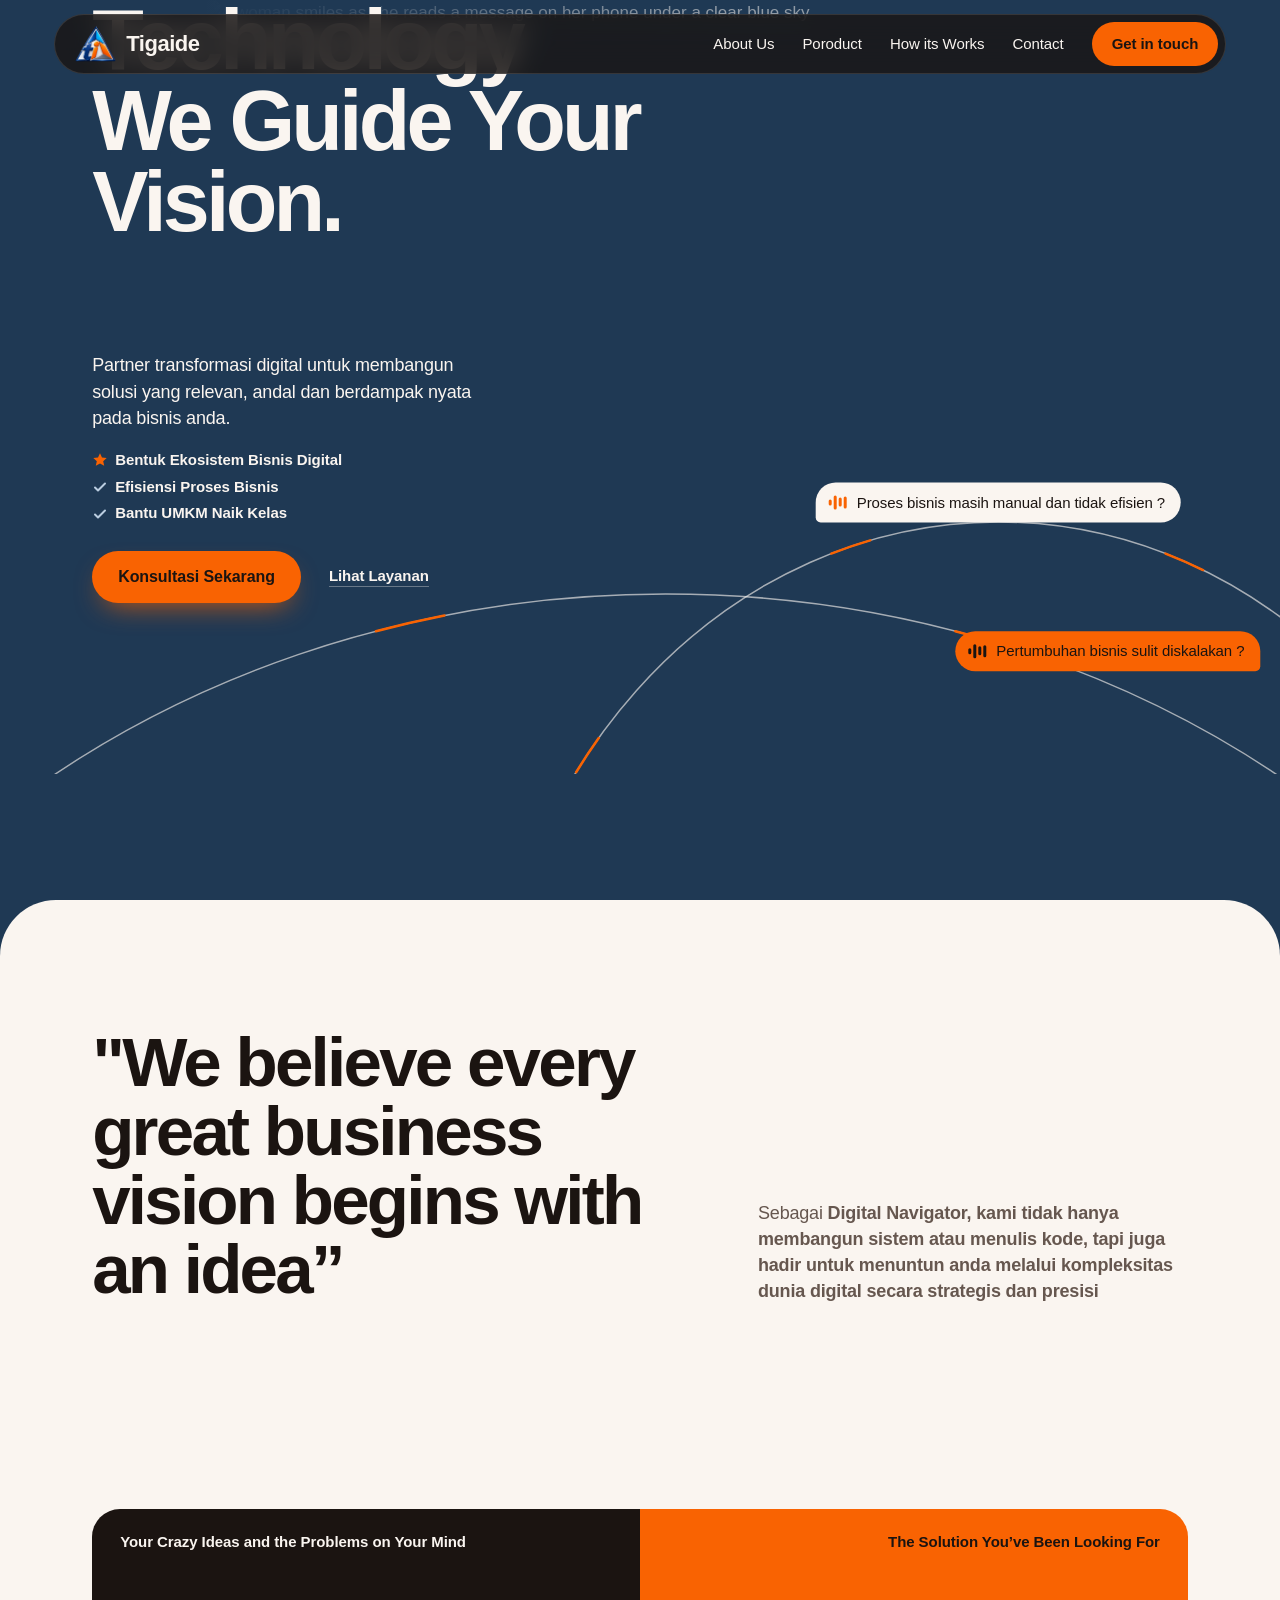
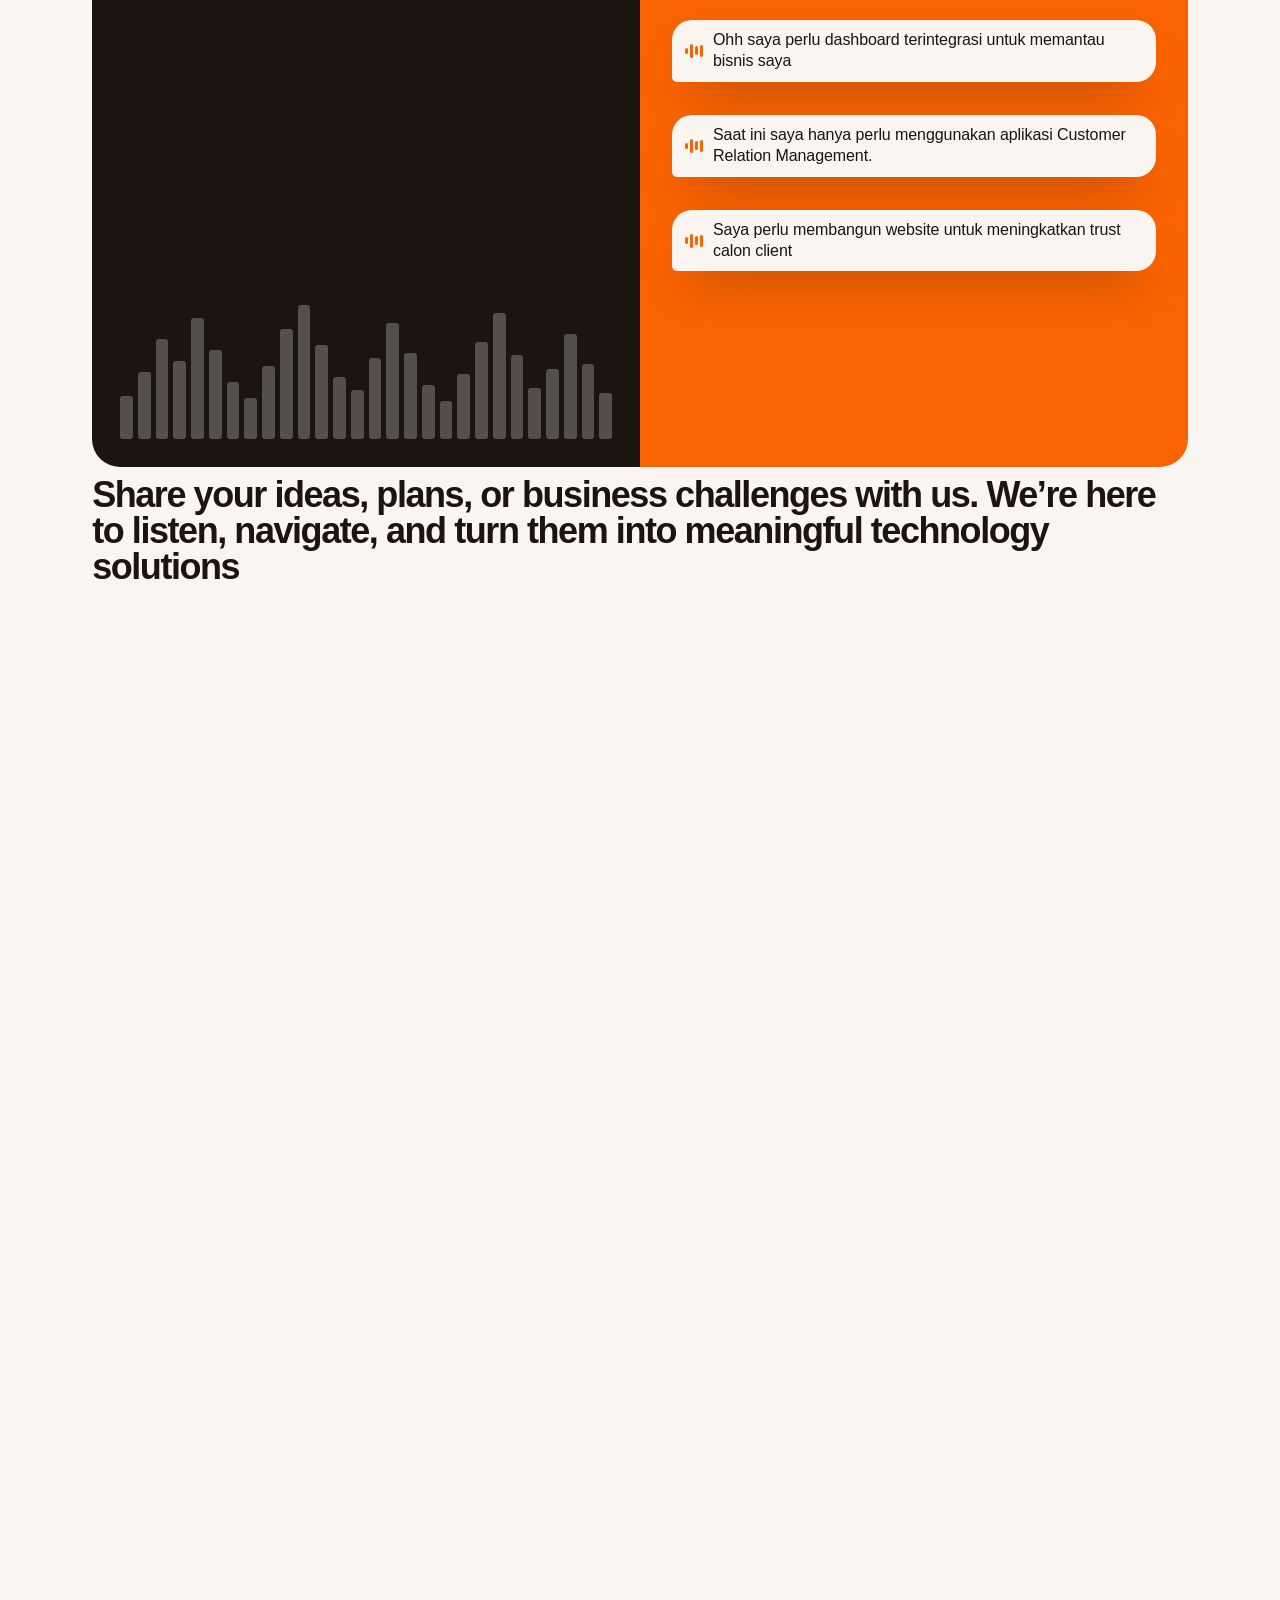
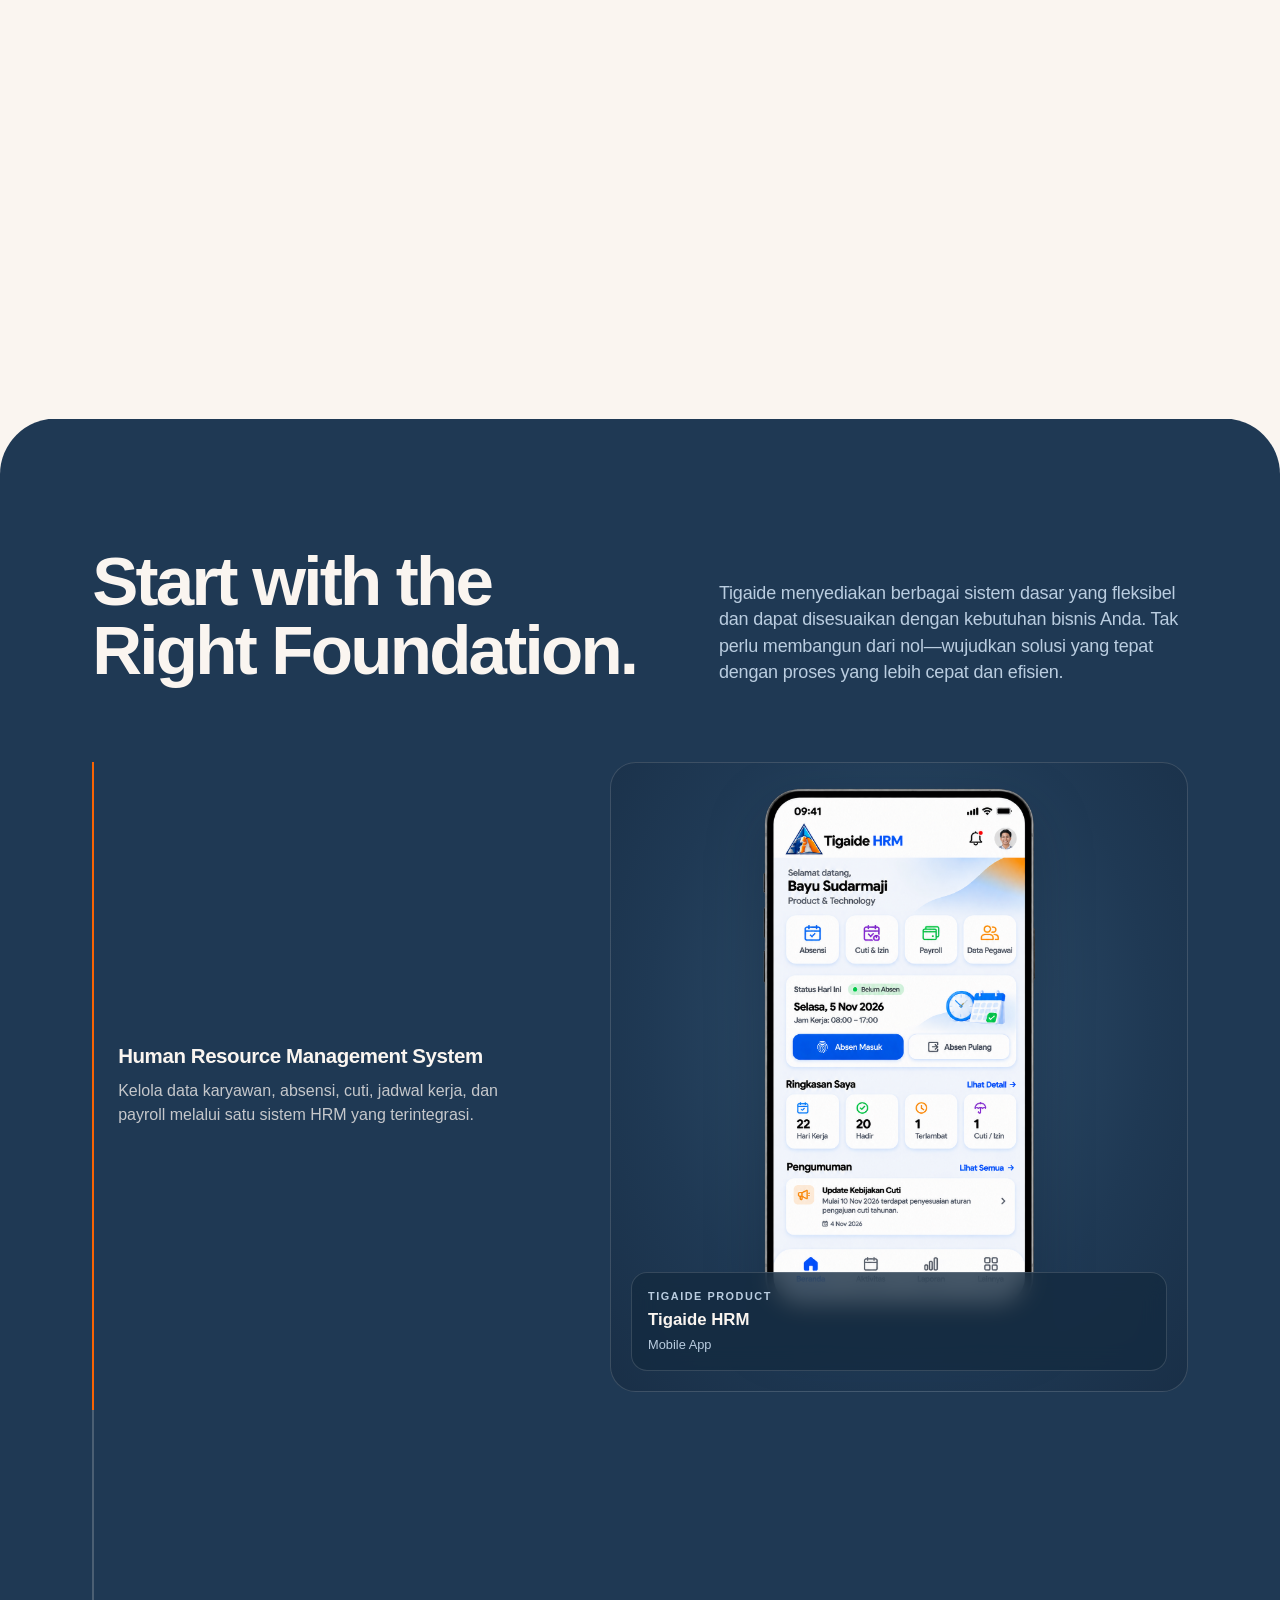
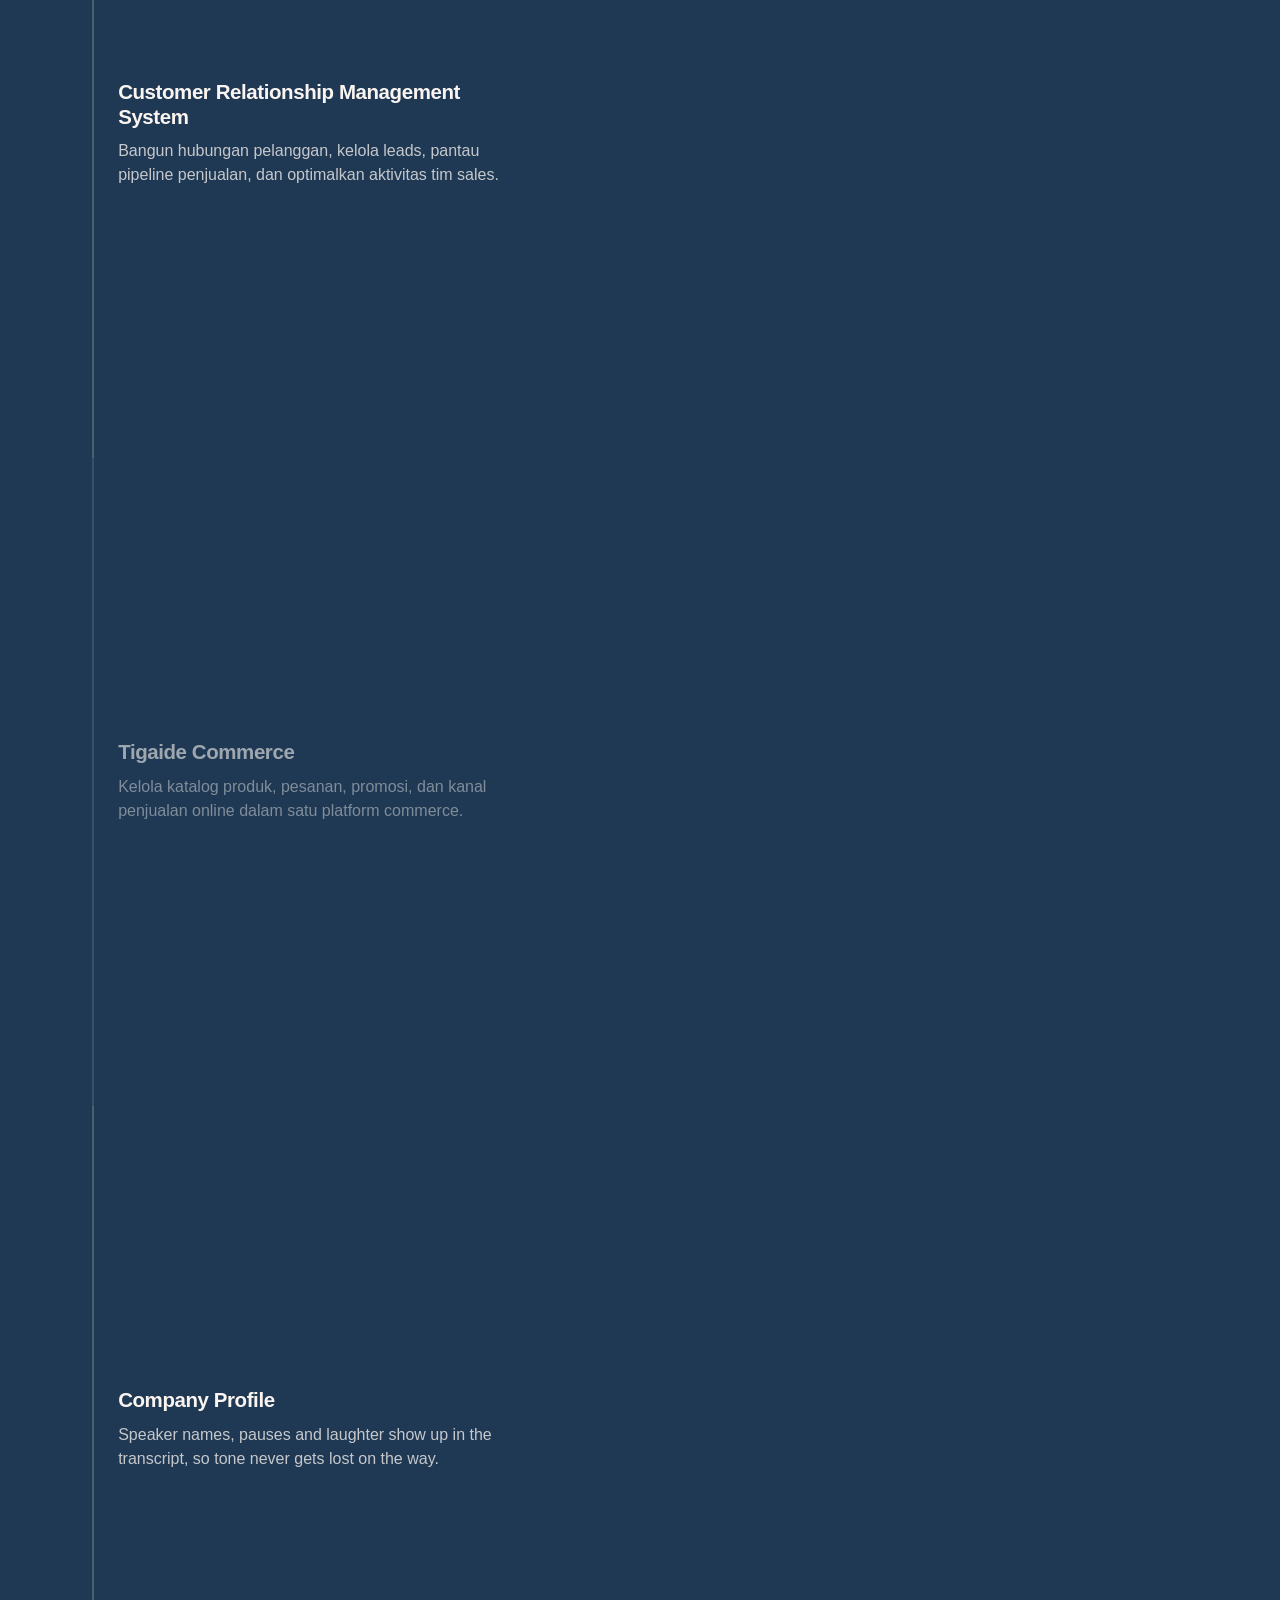
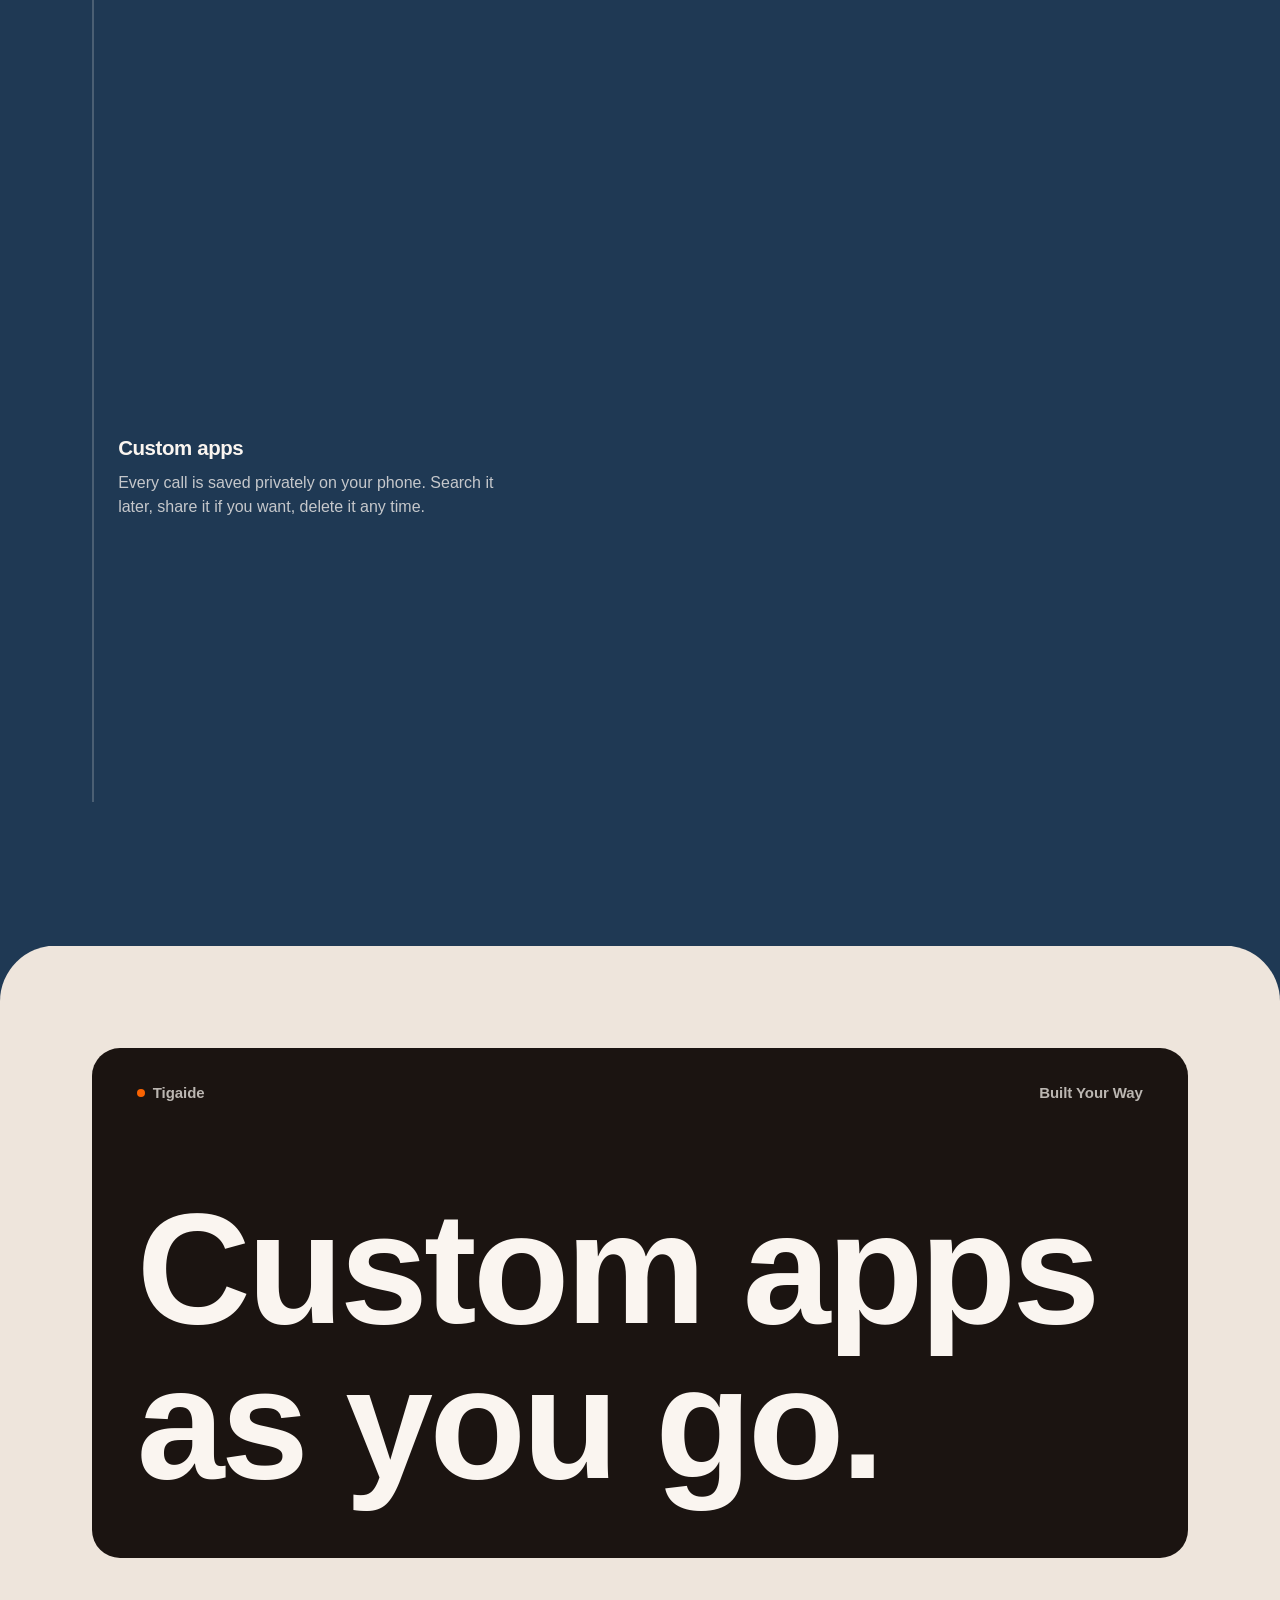
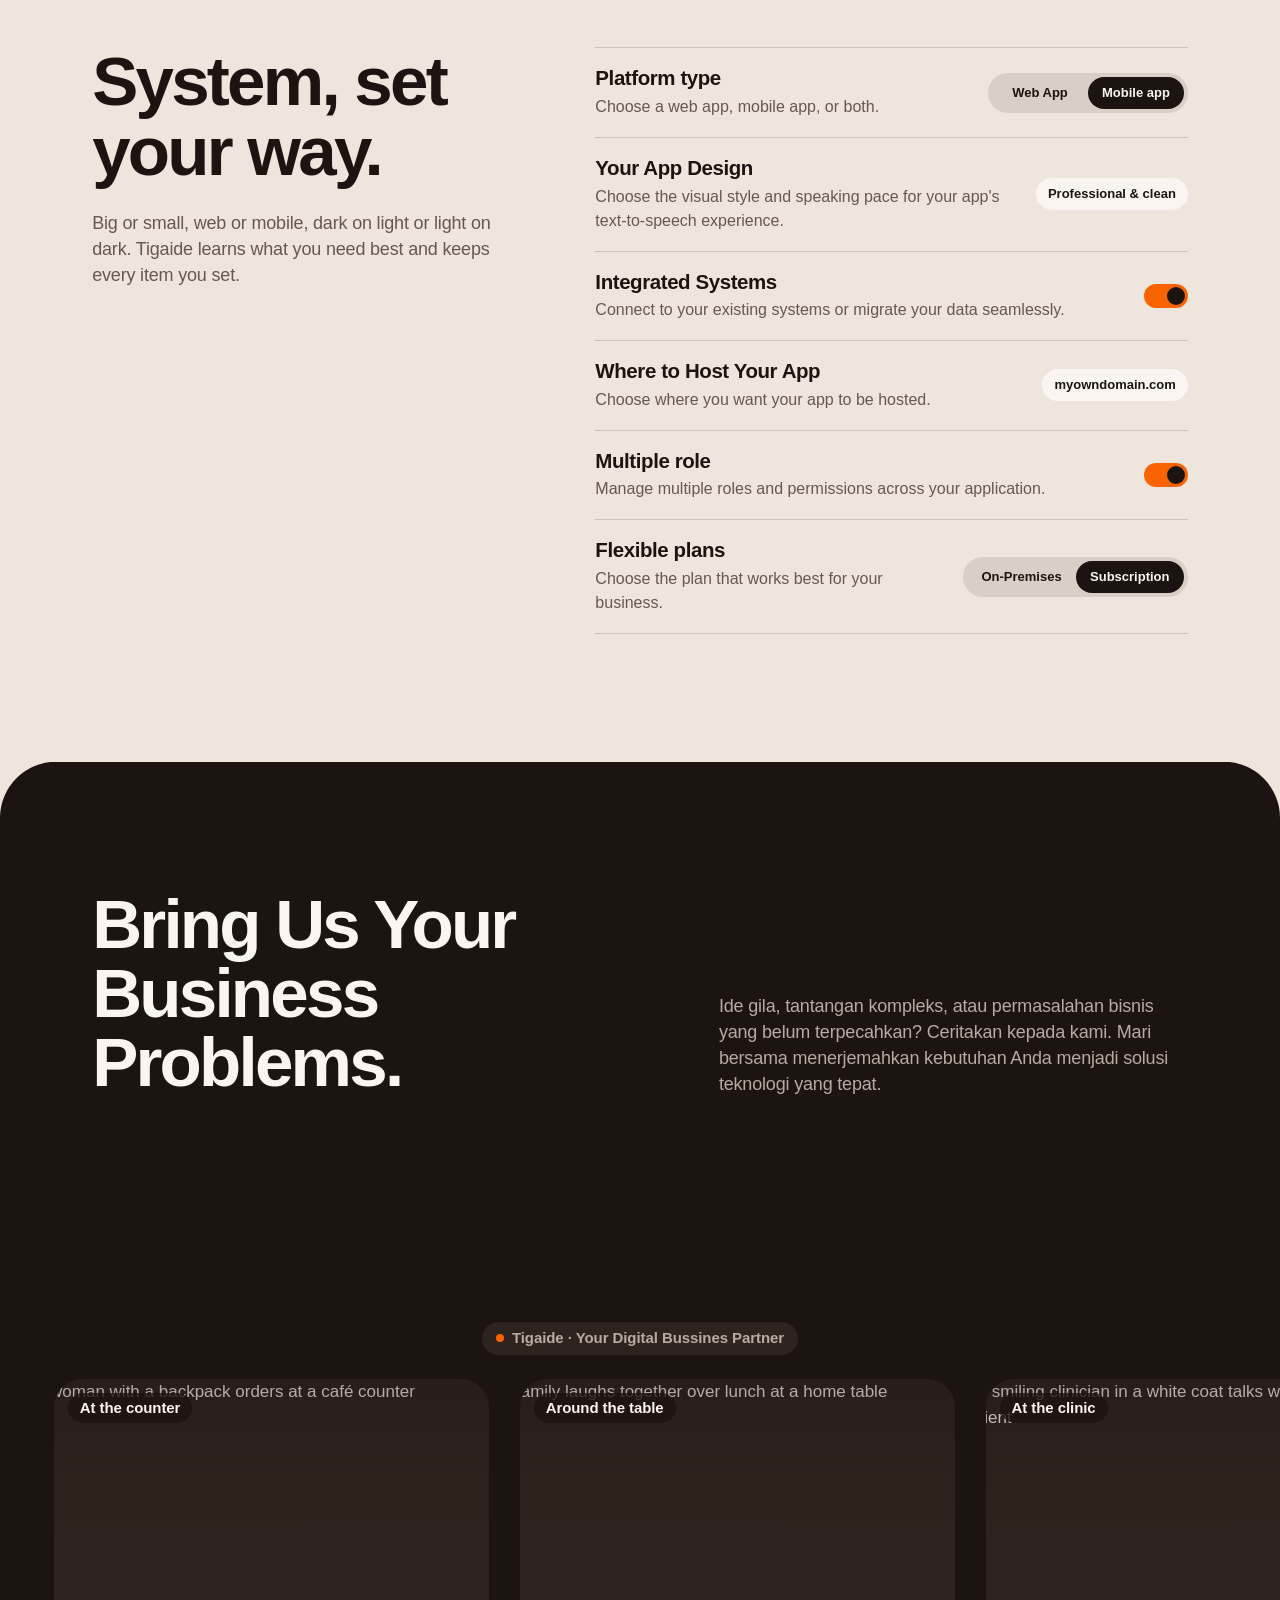
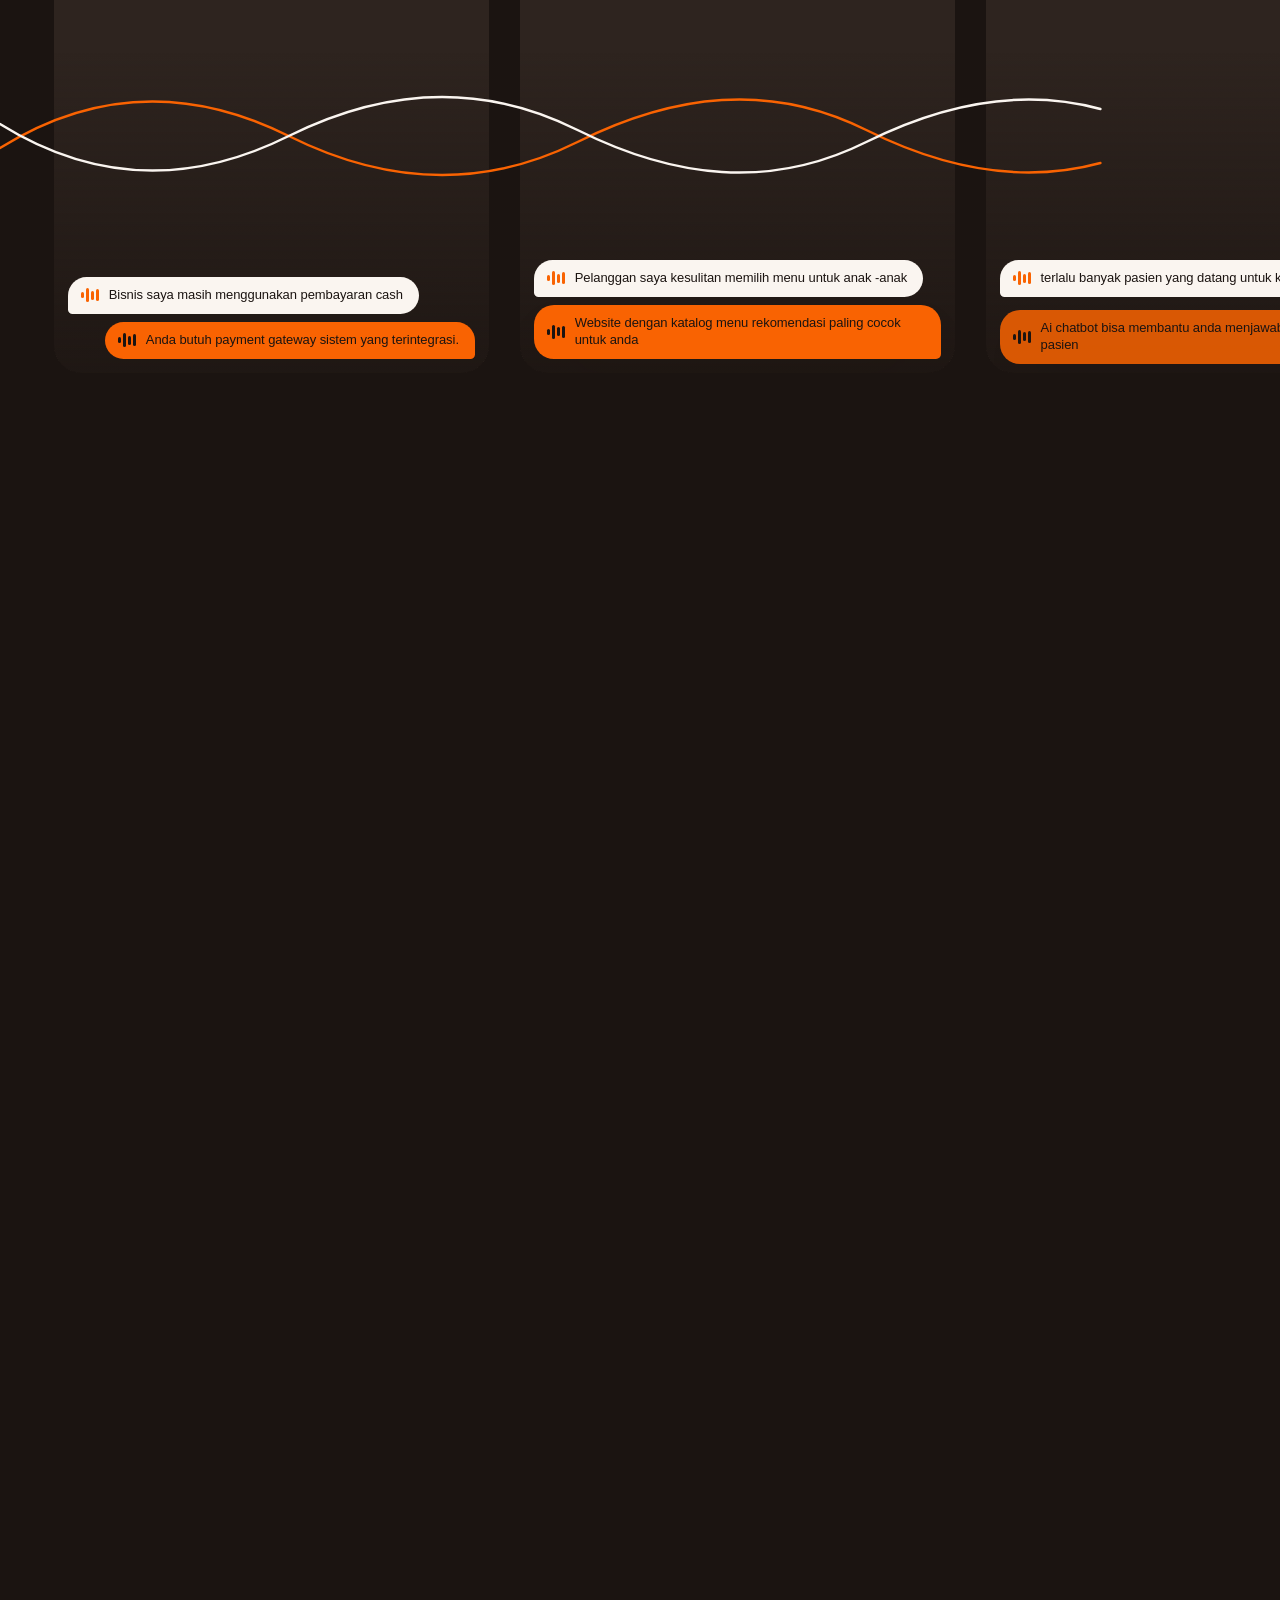
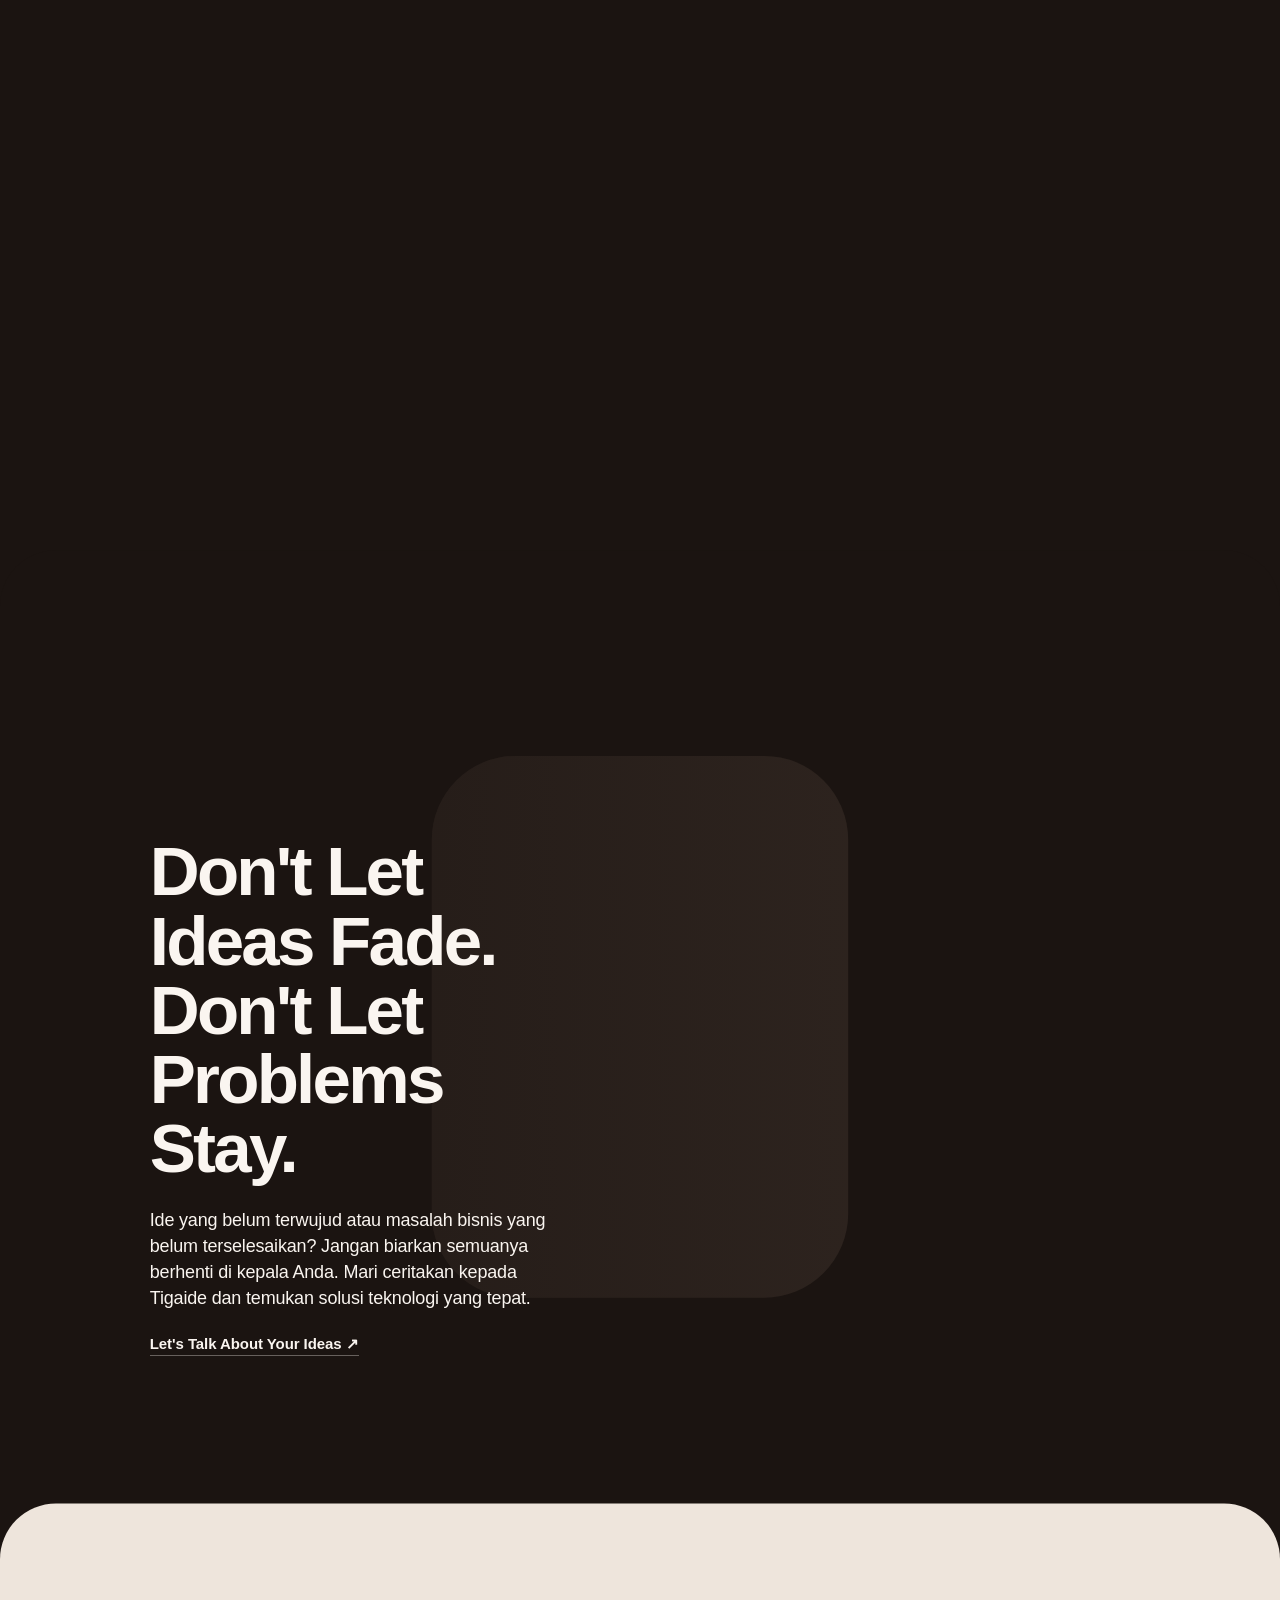
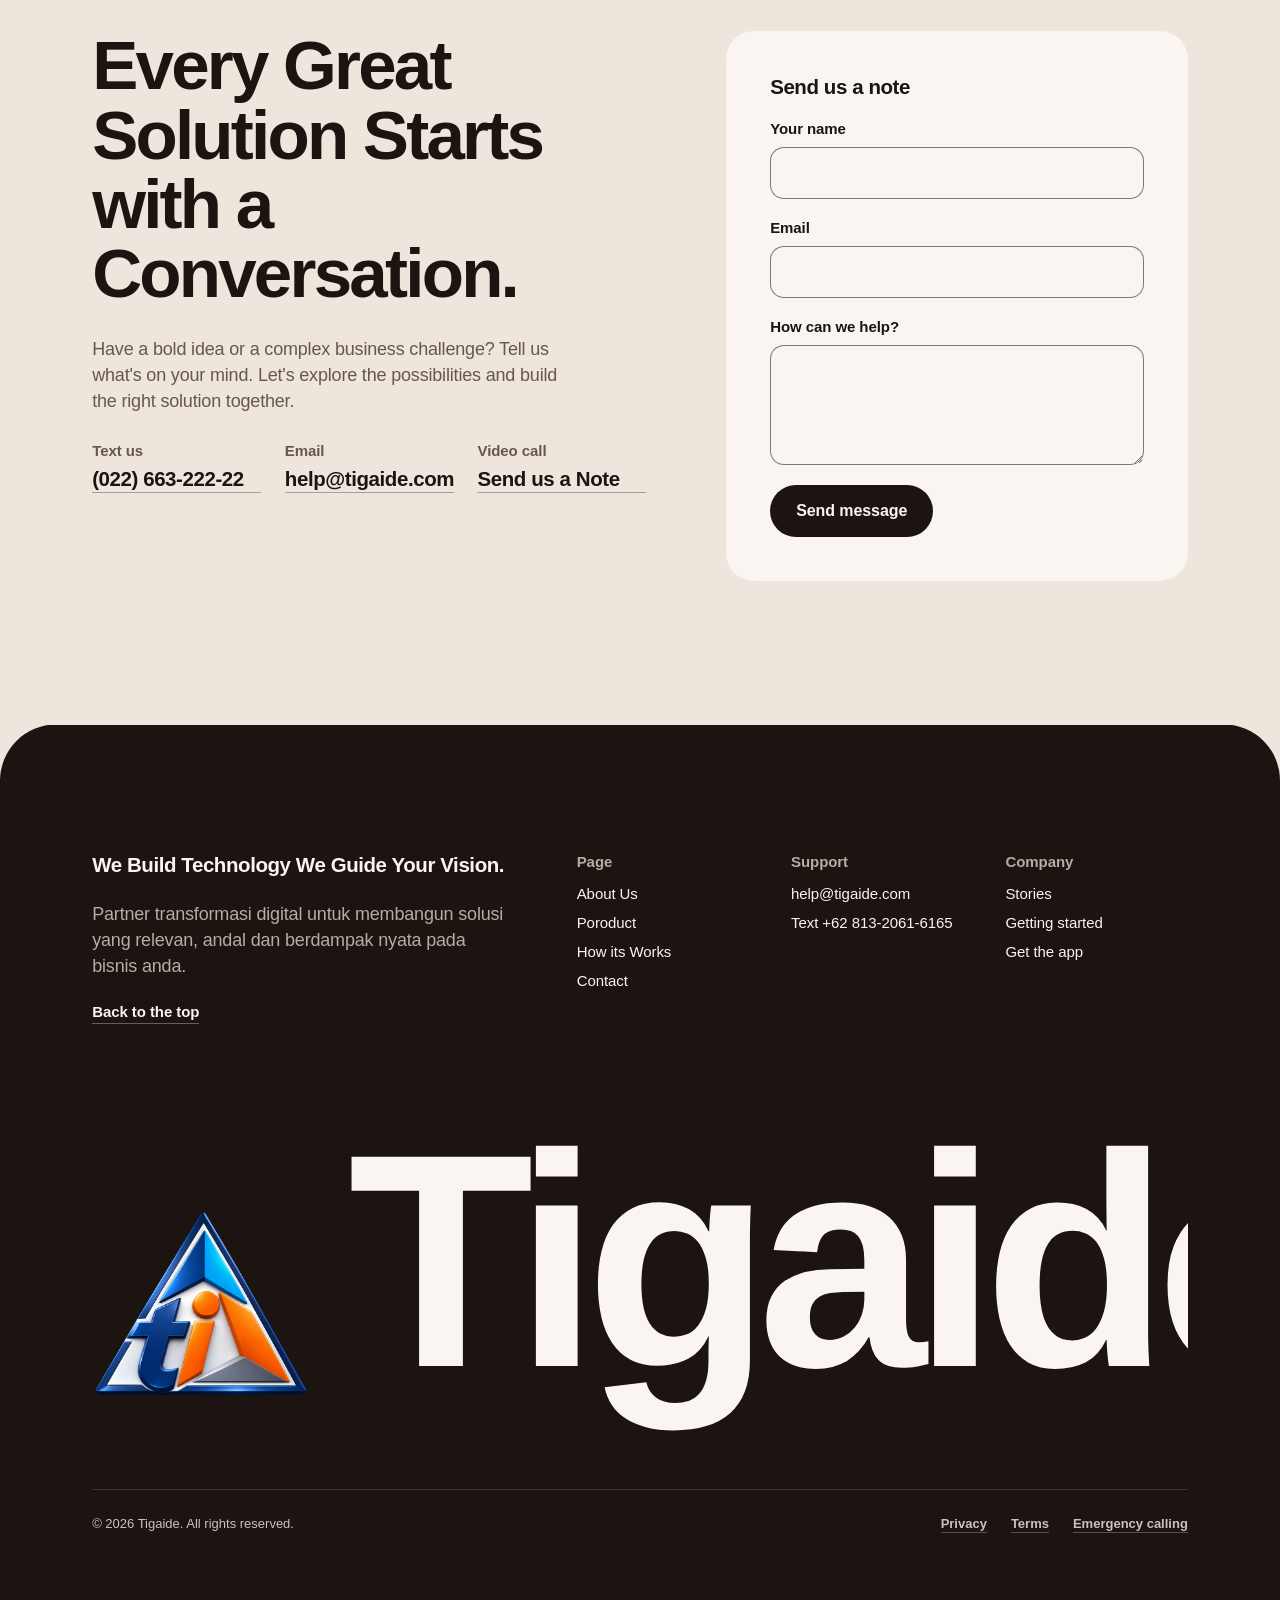
==== index.html @ 0d50eafb "Initial commit" ====
<!doctype html>
<!--
  Free website template by 8B: https://8b.com/templates/linea/
  Source: https://github.com/8bsite/app-landing-page-template
  MIT License (code) https://8b.com/ · Photos: Unsplash License, see CREDITS.md · Fonts: Google Fonts (OFL)
  One HTML file, no build step. Notes for people and AI agents: README.md and AGENTS.md.
  Scroll motion: CSS scroll-driven animations and an inline script, no libraries. A GSAP build of this page: index.gsap.html.
-->
<html lang="en">
<head>
<meta charset="utf-8">
<meta name="viewport" content="width=device-width, initial-scale=1">
<title>Tigaide — Digital Bussines Transformation</title>
<meta name="description" content="Linea turns phone calls and the conversations around you into clear live captions. Free for people with hearing loss, private on your phone.">
<meta name="generator" content="8B Templates">
<meta property="og:type" content="website">
<meta property="og:title" content="Linea — Live captions for every call and conversation">
<meta property="og:description" content="Linea turns phone calls and the conversations around you into clear live captions. Free for people with hearing loss, private on your phone.">
<meta property="og:image" content="https://your-domain.example/preview.png" data-8b-placeholder="og-image">
<meta name="twitter:card" content="summary_large_image">
<link rel="icon" href="logo3d.png" data-8b-placeholder="favicon">
<link rel="preconnect" href="https://fonts.gstatic.com" crossorigin>
<link rel="preload" href="https://fonts.gstatic.com/s/hostgrotesk/v5/co3BmWBnlCJ3U42vbbfdwMjZpFjm.woff2" as="font" type="font/woff2" crossorigin>

<link rel="stylesheet" href="css/styles.css">
</head>
<body class="m-text">
<a class="skip-link m-text-6" href="#main">Skip to content</a>

<!-- navigation: top bar: logo, section links, Get-the-app button; phone menu overlay -->
<header class="nav on-dark" id="nav" data-8b-section="navigation">
  <nav class="nav__bar" aria-label="Main">
    <a class="nav__brand" href="#hero" aria-label="Linea, back to top">
      <!-- <svg class="nav__mark" viewBox="0 0 40 28" aria-hidden="true"><path class="nav__mark-a" d="M3 19C10 5 17 5 21 14s11 9 16-6"/><path class="nav__mark-b" d="M3 10c7 13 14 13 18 4s11-10 16 5"/></svg> -->
      <img class="nav__mark" src="assets/logo3d.png">
      <span class="nav__word m-text-5">Tigaide</span>
    </a>
    <ul class="nav__links m-text-6" data-8b-items=":scope > li">
      <li><a class="m-link-2" href="#listen">About Us</a></li>
      <li><a class="m-link-2" href="#calls">Poroduct</a></li>
      <li><a class="m-link-2" href="#rooms">How its Works</a></li>
      <li><a class="m-link-2" href="#contact">Contact</a></li>
    </ul>
    <a class="m-btn-3 nav__cta" href="#start"><span class="m-btn__label">Get in touch</span><span class="m-btn__wave" aria-hidden="true"><i></i><i></i><i></i></span></a>
    <button class="m-icon-btn nav__toggle" type="button" aria-expanded="false" aria-controls="menu" aria-label="Open menu"><svg viewBox="0 0 24 24" aria-hidden="true"><path d="M4 8h16M4 16h16"/></svg></button>
  </nav>
  <div class="menu" id="menu" hidden role="dialog" aria-modal="true" aria-label="Menu">
    <button class="m-icon-btn menu__close" type="button" aria-label="Close menu"><svg viewBox="0 0 24 24" aria-hidden="true"><path d="M6 6l12 12M18 6L6 18"/></svg></button>
    <ul class="menu__links m-text-5" data-8b-items=":scope > li">
      <li><a class="m-link-2" href="#listen">About Us</a></li>
      <li><a class="m-link-2" href="#calls">Poroduct</a></li>
      <li><a class="m-link-2" href="#rooms">How its Works</a></li>
      <li><a class="m-link-2" href="#contact">Contact</a></li>
    </ul>
    <a class="m-btn" href="#start"><span class="m-btn__label">Get Linea free</span><span class="m-btn__wave" aria-hidden="true"><i></i><i></i><i></i></span></a>
  </div>
</header>

<main id="main">
<!-- hero: first screen: headline over a full-bleed photo, lead, proof line, button; caption chips ride curved lines across the photo (animation: scene:hero) -->
<section class="hero on-dark" id="hero" data-8b-section="hero" aria-labelledby="hero-title">
  <div class="hero__media">
    <img src="https://images.unsplash.com/photo-1719492172750-4ca0809345b8?ixid=M3w0Mzc5fDB8MXxzZWFyY2h8Mnx8cGVyc29uJTIwcmVhZGluZyUyMG1lc3NhZ2UlMjBvbiUyMHBob25lJTIwc21pbGluZyUyMHNreXxlbnwxfDB8fHwxNzkxMjA5NTExfDA&amp;ixlib=rb-4.1.0&amp;auto=format&amp;fit=crop&amp;w=1160&amp;q=60" width="1600" height="1200" alt="A woman smiles as she reads a message on her phone under a clear blue sky" fetchpriority="high" decoding="async">
  </div>
  <div class="hero__shade" aria-hidden="true"></div>
  <div class="hero__talk" aria-hidden="true">
    <div class="hero__draw">
      <svg class="hero__lines">
        <ellipse class="hero__arc hero__arc--a" pathLength="1"/>
        <ellipse class="hero__arc hero__arc--b" pathLength="1"/>
        <ellipse class="hero__flow hero__flow--a" pathLength="1"/>
        <ellipse class="hero__flow hero__flow--b" pathLength="1"/>
      </svg>
      <div class="hero__chip hero__chip--1"><p class="m-caption"><span class="m-caption__wave"><i></i><i></i><i></i><i></i></span><span class="m-caption__text">Proses bisnis masih manual dan tidak efisien ?</span></p></div>
      <div class="hero__chip hero__chip--2"><p class="m-caption"><span class="m-caption__wave"><i></i><i></i><i></i><i></i></span><span class="m-caption__text">Data tersebar dan sulit menjadi insight ?</span></p></div>
      <div class="hero__chip hero__chip--3"><p class="m-caption-2"><span class="m-caption__wave"><i></i><i></i><i></i><i></i></span><span class="m-caption__text">Pertumbuhan bisnis sulit diskalakan ?</span></p></div>
    </div>
  </div>
  <div class="hero__copy l-wrap">
    <div class="hero__intro">
      <h1 class="m-text-2 hero__title" id="hero-title">We Build Technology<br> <span>We Guide Your Vision.</span></h1>
      <div class="hero__lower">
        <p class="m-text-4 hero__lead">Partner transformasi digital untuk membangun solusi yang relevan, andal dan berdampak nyata pada bisnis anda.</p>
        <ul class="hero__proof m-text-6" data-8b-items=":scope > li">
          <li><svg viewBox="0 0 16 16" aria-hidden="true"><path class="hero__star" d="M8 1.2l2 4.3 4.7.5-3.5 3.2 1 4.6L8 11.4l-4.2 2.4 1-4.6L1.3 6l4.7-.5z"/></svg>Bentuk Ekosistem Bisnis Digital </li>
          <li><svg viewBox="0 0 16 16" aria-hidden="true"><path class="hero__tick" d="M3 8.5l3 3 7-7"/></svg>Efisiensi Proses Bisnis</li>
          <li><svg viewBox="0 0 16 16" aria-hidden="true"><path class="hero__tick" d="M3 8.5l3 3 7-7"/></svg>Bantu UMKM Naik Kelas</li>
        </ul>
        <div class="hero__actions">
          <a class="m-btn" href="#start"><span class="m-btn__label">Konsultasi Sekarang</span><span class="m-btn__wave" aria-hidden="true"><i></i><i></i><i></i></span></a>
          <a class="m-link m-text-6" href="#listen">Lihat Layanan</a>
        </div>
      </div>
    </div>
  </div>
</section>

<!-- voice-to-text: two-panel stage: speech on one side, readable captions on the other (demo: They speak / You read) (animation: scene:listen) -->
<section class="listen" id="listen" data-8b-section="voice-to-text" aria-labelledby="listen-title">
  <div class="listen__sheet m-band" aria-hidden="true"></div>
  <div class="listen__head l-wrap">
    <h3 class="m-text-3 listen__title" id="listen-title">"We believe every great business vision begins with an idea”</h3>
    <p class="m-text-4 listen__lead" data-8b-motion="readAlong" data-8b-split="words">Sebagai <b>Digital Navigator, kami tidak hanya membangun sistem atau menulis kode, tapi juga hadir untuk menuntun anda melalui kompleksitas dunia digital secara strategis dan presisi</b></p>
  </div>
  <div class="listen__hold">

    <div class="listen__stage l-wrap">
    
      <div class="listen__panels">
        <div class="listen__panel listen__panel--voice">
          <p class="m-text-6 listen__label">Your Crazy Ideas and the Problems on Your Mind</p>
          <div class="listen__wave" aria-hidden="true"><i style="--h:.32"></i><i style="--h:.5"></i><i style="--h:.74"></i><i style="--h:.58"></i><i style="--h:.9"></i><i style="--h:.66"></i><i style="--h:.42"></i><i style="--h:.3"></i><i style="--h:.54"></i><i style="--h:.82"></i><i style="--h:1"></i><i style="--h:.7"></i><i style="--h:.46"></i><i style="--h:.36"></i><i style="--h:.6"></i><i style="--h:.86"></i><i style="--h:.64"></i><i style="--h:.4"></i><i style="--h:.28"></i><i style="--h:.48"></i><i style="--h:.72"></i><i style="--h:.94"></i><i style="--h:.62"></i><i style="--h:.38"></i><i style="--h:.52"></i><i style="--h:.78"></i><i style="--h:.56"></i><i style="--h:.34"></i></div>
          <div class="listen__track listen__track--voice" aria-hidden="true"></div>
        </div>
        <div class="listen__panel listen__panel--read">
          <p class="m-text-6 listen__label">The Solution You’ve Been Looking For</p>
          <div class="listen__track listen__track--read" data-8b-items=":scope > .listen__row" data-8b-fixed="3">
            <div class="listen__row"><p class="m-caption"><span class="m-caption__wave" aria-hidden="true"><i></i><i></i><i></i><i></i></span><span class="m-caption__text">Ohh  saya perlu dashboard terintegrasi untuk memantau bisnis saya </span></p></div>
            <div class="listen__row"><p class="m-caption"><span class="m-caption__wave" aria-hidden="true"><i></i><i></i><i></i><i></i></span><span class="m-caption__text">Saat ini saya hanya perlu menggunakan aplikasi Customer Relation Management.</span></p></div>
            <div class="listen__row"><p class="m-caption"><span class="m-caption__wave" aria-hidden="true"><i></i><i></i><i></i><i></i></span><span class="m-caption__text">Saya perlu membangun website untuk meningkatkan trust calon client</span></p></div>
          </div>
        </div>
      </div>

      <h2  class="m-text-3 listen__title" style="max-width: none !important; font-size: clamp(2.25rem, 2.4vw, 5rem) !important; margin-top: 10px;">Share your ideas, plans, or business challenges with us. We’re here to listen, navigate, and turn them into meaningful technology solutions</h2>
    </div>
  </div>
</section>

<!-- calls: feature list beside a sticky phone whose screen builds one step per feature (animation: scene:calls) -->
<section class="calls on-dark" id="calls" data-8b-section="calls" aria-labelledby="calls-title">
  <div class="calls__sheet m-band-3" aria-hidden="true" data-8b-motion="bandRise"></div>
  <div class="calls__inner l-wrap">
    <div class="calls__head">
      <h2 class="m-text-3" id="calls-title" data-8b-motion="captionIn" data-8b-split="lines">Start with the Right Foundation.</h2>
      <div class="calls__head-copy">
        <p class="m-text-4 calls__lead">Tigaide menyediakan berbagai sistem dasar yang fleksibel dan dapat disesuaikan dengan kebutuhan bisnis Anda. Tak perlu membangun dari nol—wujudkan solusi yang tepat dengan proses yang lebih cepat dan efisien.</p>
        <!-- <a class="m-btn" href="#start"><span class="m-btn__label">Download the app</span><span class="m-btn__wave" aria-hidden="true"><i></i><i></i><i></i></span></a> -->
      </div>
    </div>
    <div class="calls__grid">
      <ul class="calls__list" data-8b-items=":scope > li" data-8b-fixed="5">
        <li class="calls__item" data-product="hrm"><h3 class="m-text-5">Human Resource Management System </h3><p class="m-text-8">Kelola data karyawan, absensi, cuti, jadwal kerja, dan payroll melalui satu sistem HRM yang terintegrasi.</p></li>
        <li class="calls__item" data-product="crm"><h3 class="m-text-5">Customer Relationship Management System</h3><p class="m-text-8">Bangun hubungan pelanggan, kelola leads, pantau pipeline penjualan, dan optimalkan aktivitas tim sales.</p></li>
        <li class="calls__item" data-product="commerce"><h3 class="m-text-5">Tigaide Commerce</h3><p class="m-text-8">Kelola katalog produk, pesanan, promosi, dan kanal penjualan online dalam satu platform commerce.</p></li>
        <li class="calls__item" data-product="compro"><h3 class="m-text-5">Company Profile</h3><p class="m-text-8">Speaker names, pauses and laughter show up in the transcript, so tone never gets lost on the way.</p></li>
        <li class="calls__item" data-product="cuapp"><h3 class="m-text-5">Custom apps</h3><p class="m-text-8">Every call is saved privately on your phone. Search it later, share it if you want, delete it any time.</p></li>
      </ul>
      <aside class="calls__aside" aria-label="Product mockup preview">
        <div class="calls__sticky">
          <div class="calls__visual-stage calls__device phone__screen">
            <img class="calls__product-image is-active" id="calls-product-image" src="assets/hrm.png" alt="Tigaide HRM mobile app mockup" data-product-image="hrm">
            <div class="calls__visual-caption" aria-live="polite">
              <span class="calls__visual-kicker">TIGAIDE PRODUCT</span>
              <strong id="calls-product-label">Tigaide HRM</strong>
              <span id="calls-product-device">Mobile App</span>
            </div>
          </div>
        </div>
      </aside>
    </div>
  </div>
</section>

<!-- caption-styles: a wall-sized sample sentence over a list of eight settings with drawn controls (animation: scene:tune) -->
<section class="tune" id="tune" data-8b-section="caption-styles" aria-labelledby="tune-title">
  <div class="tune__sheet m-band-2" aria-hidden="true"></div>
  <div class="tune__inner l-wrap">
    <div class="tune__stage">
      <p class="tune__meta m-text-6"><span><i aria-hidden="true"></i>Tigaide</span><span>Built Your Way</span></p>
      <p class="tune__sample m-text-2"><span class="tune__line" style="--len:13">Custom apps</span> <span class="tune__line" style="--len:13"> as you go.</span></p>
    </div>
    <div class="tune__body">
      <div class="tune__head">
        <h2 class="m-text-3" id="tune-title" data-8b-motion="captionIn" data-8b-split="lines">System, set your way.</h2>
        <p class="m-text-4">Big or small, web or mobile, dark on light or light on dark. Tigaide learns what you need best and keeps every item you set.</p>
      </div>
      <ul class="tune__settings" data-8b-items=":scope > li" data-8b-fixed="8">
        <li class="tune__row"><h3 class="m-text-5">Platform type</h3><p class="m-text-8">Choose a web app, mobile app, or both.</p><span class="tune__ctl tune__seg" data-ctl="contrast" aria-hidden="true"><b class="tune__pill"></b><span>Web App</span><span>Mobile app</span></span></li>
        <li class="tune__row"><h3 class="m-text-5">Your App Design</h3><p class="m-text-8">Choose the visual style and speaking pace for your app's text-to-speech experience.</p><span class="tune__ctl tune__tag" aria-hidden="true">Professional & clean</span></li>
        <li class="tune__row"><h3 class="m-text-5">Integrated Systems</h3><p class="m-text-8">Connect to your existing systems or migrate your data seamlessly.</p><span class="tune__ctl tune__toggle" aria-hidden="true"></span></li>
        <li class="tune__row"><h3 class="m-text-5">Where to Host Your App</h3><p class="m-text-8">Choose where you want your app to be hosted.</p><span class="tune__ctl tune__tag" aria-hidden="true">myowndomain.com</span></li>
        <li class="tune__row"><h3 class="m-text-5">Multiple role</h3><p class="m-text-8">Manage multiple roles and permissions across your application.</p><span class="tune__ctl tune__toggle" aria-hidden="true"></span></li>
        <li class="tune__row"><h3 class="m-text-5">Flexible plans</h3><p class="m-text-8">Choose the plan that works best for your business.</p><span class="tune__ctl tune__seg" data-ctl="contrast" aria-hidden="true"><b class="tune__pill"></b><span>On-Premises</span><span>Subscription</span></span></li>
      </ul>
    </div>
  </div>
</section>

<!-- in-person: horizontal track of five places with photos and caption pairs, two curved lines run through all of them (animation: scene:rooms) -->
<section class="rooms on-dark" id="rooms" data-8b-section="in-person" aria-labelledby="rooms-title">
  <div class="rooms__sheet m-band-4" aria-hidden="true"></div>
  <div class="rooms__head l-wrap">
    <h2 class="m-text-3" id="rooms-title" data-8b-motion="captionIn" data-8b-split="lines">Bring Us Your Business Problems.</h2>
    <p class="m-text-4 rooms__lead" data-8b-motion="readAlong" data-8b-split="words">Ide gila, tantangan kompleks, atau permasalahan bisnis yang belum terpecahkan? Ceritakan kepada kami. Mari bersama menerjemahkan kebutuhan Anda menjadi solusi teknologi yang tepat.</p>
  </div>
  <div class="rooms__hold">
    <div class="rooms__stage">
      <p class="rooms__now m-text-6"><i aria-hidden="true"></i>Tigaide · Your Digital Bussines Partner</p>
      <div class="rooms__track" data-8b-items=":scope > .rooms__place">
        <svg class="rooms__lines" viewBox="0 0 1000 100" preserveAspectRatio="none" aria-hidden="true">
          <path class="rooms__line rooms__line--a" pathLength="1" d="M0 60C40 10 80 10 120 50S200 95 240 55 320 5 360 45 440 95 480 55 560 5 600 45 680 95 720 55 800 5 840 45 920 95 1000 50"/>
          <path class="rooms__line rooms__line--b" pathLength="1" d="M0 40C40 90 80 90 120 50S200 5 240 45 320 95 360 55 440 5 480 45 560 95 600 55 680 5 720 45 800 95 840 55 920 5 1000 50"/>
        </svg>
        <figure class="rooms__place">
          <img src="https://images.unsplash.com/photo-1786772444593-63542e7d0618?ixid=M3w0Mzc5fDB8MXxzZWFyY2h8M3x8cGhhcm1hY2lzdCUyMHRhbGtpbmclMjB0byUyMGN1c3RvbWVyJTIwY291bnRlcnxlbnwxfDF8fHwxNzkxMjA5NTc1fDA&amp;ixlib=rb-4.1.0&amp;auto=format&amp;fit=crop&amp;w=560&amp;q=60" width="1600" height="2400" alt="A woman with a backpack orders at a café counter" loading="lazy" decoding="async">
          <figcaption class="rooms__label m-text-6">At the counter</figcaption>
          <div class="rooms__talk">
            <p class="m-caption"><span class="m-caption__wave" aria-hidden="true"><i></i><i></i><i></i><i></i></span><span class="m-caption__text">Bisnis saya masih menggunakan pembayaran cash</span></p>
            <p class="m-caption-2"><span class="m-caption__wave" aria-hidden="true"><i></i><i></i><i></i><i></i></span><span class="m-caption__text">Anda butuh payment gateway sistem yang terintegrasi.</span></p>
          </div>
        </figure>
        <figure class="rooms__place">
          <img src="https://images.unsplash.com/photo-1627662166825-a860471632e4?ixid=M3w0Mzc5fDB8MXxzZWFyY2h8MXx8ZmFtaWx5JTIwZGlubmVyJTIwdGFibGUlMjBjb252ZXJzYXRpb24lMjBsYXVnaGluZ3xlbnwxfDF8fHwxNzkxMjA5NTc1fDA&amp;ixlib=rb-4.1.0&amp;auto=format&amp;fit=crop&amp;w=740&amp;q=60" width="1600" height="1803" alt="A family laughs together over lunch at a home table" loading="lazy" decoding="async">
          <figcaption class="rooms__label m-text-6">Around the table</figcaption>
          <div class="rooms__talk">
            <p class="m-caption"><span class="m-caption__wave" aria-hidden="true"><i></i><i></i><i></i><i></i></span><span class="m-caption__text">Pelanggan saya kesulitan memilih menu untuk anak -anak</span></p>
            <p class="m-caption-2"><span class="m-caption__wave" aria-hidden="true"><i></i><i></i><i></i><i></i></span><span class="m-caption__text">Website dengan katalog menu rekomendasi paling cocok untuk anda</span></p>
          </div>
        </figure>
        <figure class="rooms__place">
          <img src="https://images.unsplash.com/photo-1790469337210-02bde622b520?ixid=M3w0Mzc5fDB8MXxzZWFyY2h8MXx8ZG9jdG9yJTIwdGFsa2luZyUyMHdpdGglMjBlbGRlcmx5JTIwcGF0aWVudHxlbnwxfDF8fHwxNzkxMjA5NTc3fDA&amp;ixlib=rb-4.1.0&amp;auto=format&amp;fit=crop&amp;w=560&amp;q=60" width="1600" height="2400" alt="A smiling clinician in a white coat talks with an older patient" loading="lazy" decoding="async">
          <figcaption class="rooms__label m-text-6">At the clinic</figcaption>
          <div class="rooms__talk">
            <p class="m-caption"><span class="m-caption__wave" aria-hidden="true"><i></i><i></i><i></i><i></i></span><span class="m-caption__text">terlalu banyak pasien yang datang untuk konsultasi</span></p>
            <p class="m-caption-2"><span class="m-caption__wave" aria-hidden="true"><i></i><i></i><i></i><i></i></span><span class="m-caption__text">Ai chatbot bisa membantu anda menjawab semua keluhan pasien</span></p>
          </div>
        </figure>
        <figure class="rooms__place">
          <img src="https://images.unsplash.com/photo-1638957835514-224c57ffe617?ixid=M3w0Mzc5fDB8MXxzZWFyY2h8MXx8bGVjdHVyZSUyMGhhbGwlMjBzdHVkZW50cyUyMGxpc3RlbmluZ3xlbnwxfDF8fHwxNzkxMjA5NTc2fDA&amp;ixlib=rb-4.1.0&amp;auto=format&amp;fit=crop&amp;w=560&amp;q=60" width="1600" height="2397" alt="An audience listens to a talk in a bright hall" loading="lazy" decoding="async">
          <figcaption class="rooms__label m-text-6">At the talk</figcaption>
          <div class="rooms__talk">
            <p class="m-caption"><span class="m-caption__wave" aria-hidden="true"><i></i><i></i><i></i><i></i></span><span class="m-caption__text">Saya sulit menyampaikan report bisnis saya</span></p>
            <p class="m-caption-2"><span class="m-caption__wave" aria-hidden="true"><i></i><i></i><i></i><i></i></span><span class="m-caption__text">anda perlu integrated retail dashboard</span></p>
          </div>
        </figure>
        <figure class="rooms__place">
          <img src="https://images.unsplash.com/photo-1787767296743-b59cbed3809d?ixid=M3w0Mzc5fDB8MXxzZWFyY2h8NHx8ZnJpZW5kcyUyMHRhbGtpbmclMjBvdXRkb29ycyUyMGNhZmV8ZW58MXwxfHx8MTc5MTIwOTU3N3ww&amp;ixlib=rb-4.1.0&amp;auto=format&amp;fit=crop&amp;w=640&amp;q=60" width="1600" height="2092" alt="Neighbours sit and chat outside a shop on a cobbled street" loading="lazy" decoding="async">
          <figcaption class="rooms__label m-text-6">On the corner</figcaption>
          <div class="rooms__talk">
            <p class="m-caption"><span class="m-caption__wave" aria-hidden="true"><i></i><i></i><i></i><i></i></span><span class="m-caption__text">kami punya Ide gila yang membutuhkan sistem</span></p>
            <p class="m-caption-2"><span class="m-caption__wave" aria-hidden="true"><i></i><i></i><i></i><i></i></span><span class="m-caption__text">Mari kita wujudkan</span></p>
          </div>
        </figure>
      </div>
    </div>
  </div>
</section>



<!-- call-to-action: closing call to action over a photo that opens from a small window to the full band (animation: scene:start) -->
<section class="start on-dark" id="start" data-8b-section="call-to-action" aria-labelledby="start-title">
  <div class="start__sheet m-band-4" aria-hidden="true"></div>
  <div class="start__inner l-wrap">
    <div class="start__window">
      <img src="https://images.unsplash.com/photo-1726047336347-77803fc5f725?ixid=M3w0Mzc5fDB8MXxzZWFyY2h8MXx8d29tYW4lMjBzbWlsaW5nJTIwYXQlMjBwaG9uZSUyMGdyZWVuJTIwbGVhdmVzJTIwYmFja2dyb3VuZHxlbnwxfDB8fHwxNzkxMjA5Njc3fDA&amp;ixlib=rb-4.1.0&amp;auto=format&amp;fit=crop&amp;w=1600&amp;q=60" width="1600" height="1067" alt="A young woman smiles as she talks on the phone in a leafy garden" loading="lazy" decoding="async">
    </div>
    <div class="start__copy">
      <h2 class="m-text-3" id="start-title" data-8b-split="words">Don't Let Ideas Fade. Don't Let Problems Stay.</h2>
      <p class="m-text-4">Ide yang belum terwujud atau masalah bisnis yang belum terselesaikan? Jangan biarkan semuanya berhenti di kepala Anda. Mari ceritakan kepada Tigaide dan temukan solusi teknologi yang tepat.</p>
      <div class="start__actions">
        <!-- <a class="m-btn" href="#hero"><span class="m-btn__label">Get Linea free</span><span class="m-btn__wave" aria-hidden="true"><i></i><i></i><i></i></span></a> -->
        <a class="m-link m-text-6" href="#contact">Let's Talk About Your Ideas ↗</a>
      </div>
    </div>
  </div>
</section>

<!-- contact: support hours, a photo, three ways to reach the team and a contact form (placeholders) -->
<section class="contact" id="contact" data-8b-section="contact" aria-labelledby="contact-title">
  <div class="contact__sheet m-band-2" aria-hidden="true" data-8b-motion="bandRise"></div>
  <div class="contact__inner l-wrap">
    <div class="contact__info">
      <h2 class="m-text-3" id="contact-title" data-8b-motion="captionIn" data-8b-split="lines">Every Great Solution Starts with a Conversation.</h2>
      <p class="m-text-4">Have a bold idea or a complex business challenge? Tell us what's on your mind. Let's explore the possibilities and build the right solution together.</p>
      <!-- <figure class="contact__photo"><img src="https://images.unsplash.com/photo-1766066014237-00645c74e9c6?ixid=M3w0Mzc5fDB8MXxzZWFyY2h8MXx8Y3VzdG9tZXIlMjBzdXBwb3J0JTIwd29tYW4lMjBoZWFkc2V0JTIwc21pbGluZ3xlbnwxfDB8fHwxNzkxMjA5NjI1fDA&amp;ixlib=rb-4.1.0&amp;auto=format&amp;fit=crop&amp;w=600&amp;q=60" width="1600" height="1067" alt="A smiling support specialist wearing a headset at her desk" loading="lazy" decoding="async"></figure> -->
      <ul class="contact__ways" data-8b-items=":scope > li">
        <li><p class="m-text-6">Text us</p><a data-8b-placeholder="phone" class="m-link m-text-5" href="sms:+14150000000">(022) 663-222-22</a></li>
        <li><p class="m-text-6">Email</p><a data-8b-placeholder="email" class="m-link m-text-5" href="mailto:help@linea.example">help@tigaide.com</a></li>
        <li><p class="m-text-6">Video call</p><a class="m-link m-text-5" href="#contact-form">Send us a Note</a></li>
      </ul>
    </div>
    <form data-8b-placeholder="form" class="contact__form" id="contact-form" novalidate data-msg-ok="Thanks — a person from our team will write back within a day." data-msg-error="Please add your name, a valid email and a short message.">
      <h3 class="m-text-5">Send us a note</h3>
      <div class="m-field"><label class="m-field__label" for="contact-name">Your name</label><input class="m-field__input" id="contact-name" name="name" type="text" autocomplete="name" required></div>
      <div class="m-field"><label class="m-field__label" for="contact-email">Email</label><input class="m-field__input" id="contact-email" name="email" type="email" autocomplete="email" required></div>
      <div class="m-field"><label class="m-field__label" for="contact-message">How can we help?</label><textarea class="m-field__input" id="contact-message" name="message" rows="4" required></textarea></div>
      <button class="m-btn-2" type="submit"><span class="m-btn__label">Send message</span><span class="m-btn__wave" aria-hidden="true"><i></i><i></i><i></i></span></button>
      <p class="contact__status m-text-8" role="status" aria-live="polite"></p>
    </form>
  </div>
</section>
</main>

<!-- footer: tagline, link columns, giant wordmark, copyright with the Design: 8B credit and a legal note (animation: scene:footer) -->
<footer class="footer on-dark" id="footer" data-8b-section="footer" aria-labelledby="footer-title">
  <div class="footer__sheet m-band-4" aria-hidden="true"></div>
  <div class="footer__inner l-wrap">
    <div class="footer__top">
      <div class="footer__pitch">
        <h2 class="m-text-5" id="footer-title">We Build Technology We Guide Your Vision.</h2>
        <p class="m-text-4">Partner transformasi digital untuk membangun solusi yang relevan, andal dan berdampak nyata pada bisnis anda.</p>
        <a class="m-link m-text-6" href="#hero">Back to the top</a>
      </div>
      <div class="footer__cols m-text-6" data-8b-items=":scope > .footer__col">
        <div class="footer__col"><h2 class="m-text-6">Page</h2>
          <ul>
            <li><a class="m-link-2" href="#listen">About Us</a></li>
            <li><a class="m-link-2" href="#calls">Poroduct</a></li>
            <li><a class="m-link-2" href="#rooms">How its Works</a></li>
            <li><a class="m-link-2" href="#contact">Contact</a></li>
          </ul></div>
        <div class="footer__col"><h2 class="m-text-6">Support</h2><ul><li><a data-8b-placeholder="email" class="m-link-2" href="mailto:help@tigaide.com">help@tigaide.com</a></li><li><a data-8b-placeholder="phone" class="m-link-2" href="https://wa.me/6281320616165">Text +62 813-2061-6165</a></li></ul></div>
        <div class="footer__col"><h2 class="m-text-6">Company</h2><ul><li><a class="m-link-2" href="#voices">Stories</a></li><li><a class="m-link-2" href="#setup">Getting started</a></li><li><a class="m-link-2" href="#start">Get the app</a></li></ul></div>
      </div>
    </div>
    <div class="footer__brand" aria-hidden="true" style="padding-bottom: 40px;">
      <img class="footer__logo" src="assets/logo3d.png">
      <p class="footer__word m-text-2" style="--len:5">Tigaide</p>
    </div>
    <div class="footer__legal m-text-7">
      <p>© 2026 Tigaide. All rights reserved.</p>
      <ul data-8b-items=":scope > li"><li><a class="m-link" href="#hero">Privacy</a></li><li><a class="m-link" href="#hero">Terms</a></li><li><a class="m-link" href="#hero">Emergency calling</a></li></ul>
    </div>
    <!-- <p class="footer__note m-text-7">Captioned calling through Linea is intended for people with hearing loss. Emergency calls placed through Linea work differently from a landline; keep your registered address up to date.</p> -->
  </div>
</footer>

<script src="js/main.js"></script>
</body>
</html>
---- css/styles.css ----
/* Consolidated stylesheet block 1 */
/* latin-ext */
@font-face {
  font-family: 'Host Grotesk';
  font-style: normal;
  font-weight: 300 800;
  font-display: swap;
  src: url(https://fonts.gstatic.com/s/hostgrotesk/v5/co3BmWBnlCJ3U42vbbfdwMjZqljm0U0.woff2) format('woff2');
  unicode-range: U+0100-02BA, U+02BD-02C5, U+02C7-02CC, U+02CE-02D7, U+02DD-02FF, U+0304, U+0308, U+0329, U+1D00-1DBF, U+1E00-1E9F, U+1EF2-1EFF, U+2020, U+20A0-20AB, U+20AD-20C4, U+2113, U+2C60-2C7F, U+A720-A7FF;
}
/* latin */
@font-face {
  font-family: 'Host Grotesk';
  font-style: normal;
  font-weight: 300 800;
  font-display: swap;
  src: url(https://fonts.gstatic.com/s/hostgrotesk/v5/co3BmWBnlCJ3U42vbbfdwMjZpFjm.woff2) format('woff2');
  unicode-range: U+0000-00FF, U+0131, U+0152-0153, U+02BB-02BC, U+02C6, U+02DA, U+02DC, U+0304, U+0308, U+0329, U+2000-206F, U+20AC, U+2122, U+2191, U+2193, U+2212, U+2215, U+FEFF, U+FFFD;
}

/* Consolidated stylesheet block 2 */
@layer tokens, base, atoms, layout, sections, scenes;

/* Consolidated stylesheet block 3 */
@layer tokens {
:root {
  --color-1: #1b1411;
  --color-2: #faf5f0;
  --color-3: #eee5dc;
  --color-4: #f96302;
  --color-5: #66574f;
  --color-6: #1f3954;
  --color-7: #bacde0;
  --color-8: #2e241f;
  --color-9: #b8aba3;
  --font-1: "Host Grotesk", "Host Grotesk Fallback", Arial, sans-serif;
  --radius-1: 3.5rem;
  --radius-2: 1.75rem;
  --radius-3: 62.5rem;
  --radius-4: 1.25rem;
  --shadow-1: 0 1.5rem 3rem -1.5rem color-mix(in srgb, var(--color-1) 60%, transparent);
  --shadow-2: 0 0.75rem 1.75rem -0.75rem color-mix(in srgb, var(--color-4) 85%, transparent);
  --space-1: clamp(1.125rem, 4.2vw, 3.5rem);
  --space-2: clamp(5rem, 10vw, 9rem);
}
}

/* Consolidated stylesheet block 4 */
@layer base {
  @font-face { font-family: "Host Grotesk Fallback"; src: local("Arial Bold"), local("Arial-BoldMT"), local("Helvetica Bold"); font-weight: 550 799; size-adjust: 95.7%; ascent-override: 106.6%; descent-override: 33.4%; line-gap-override: 0%; }
  @font-face { font-family: "Host Grotesk Fallback"; src: local("Arial"), local("ArialMT"), local("Helvetica"); font-weight: 100 549; size-adjust: 103.3%; ascent-override: 98.8%; descent-override: 31%; line-gap-override: 0%; }
  *, *::before, *::after { box-sizing: border-box; }
  html { -webkit-text-size-adjust: 100%; text-size-adjust: 100%; background: var(--color-1); }
  body { margin: 0; background: var(--color-2); color: var(--color-1); }
  img, svg { display: block; max-width: 100%; }
  img { height: auto; }
  h1, h2, h3, p, ol, ul, figure, blockquote, dl, dd { margin: 0; }
  ol, ul { padding: 0; list-style: none; }
  a { color: inherit; }
  button, input, textarea, select { font: inherit; color: inherit; }
  :focus-visible { outline: 0.1875rem solid var(--color-1); outline-offset: 0.1875rem; }
  .on-dark :focus-visible { outline-color: var(--color-2); }
  ::selection { background: var(--color-4); color: var(--color-1); }
  .skip-link { position: fixed; z-index: 100; top: 0.75rem; left: 0.75rem; padding: 0.75rem 1rem; border-radius: var(--radius-3); background: var(--color-2); color: var(--color-1); translate: 0 -200%; }
  .skip-link:focus-visible { translate: 0 0; }
  .sr-only { position: absolute; width: 1px; height: 1px; margin: -1px; padding: 0; overflow: hidden; clip-path: inset(50%); white-space: nowrap; border: 0; }
}

/* Consolidated stylesheet block 5 */
@layer atoms {
.m-text { font-family: var(--font-1); font-size: 1.0625rem; font-weight: 400; line-height: 1.55; letter-spacing: 0; text-transform: none; font-style: normal; }
.m-text-2 { font-family: var(--font-1); font-size: clamp(3rem, 6.4vw, 6rem); font-weight: 600; line-height: 0.96; letter-spacing: -0.045em; text-transform: none; font-style: normal; }
.m-text-3 { font-family: var(--font-1); font-size: clamp(2.25rem, 5.4vw, 5rem); font-weight: 600; line-height: 1; letter-spacing: -0.04em; text-transform: none; font-style: normal; }
.m-text-4 { font-family: var(--font-1); font-size: clamp(1.125rem, 1.35vw, 1.3125rem); font-weight: 400; line-height: 1.45; letter-spacing: -0.01em; text-transform: none; font-style: normal; }
.m-text-5 { font-family: var(--font-1); font-size: clamp(1.1875rem, 1.6vw, 1.4375rem); font-weight: 600; line-height: 1.2; letter-spacing: -0.02em; text-transform: none; font-style: normal; }
.m-text-6 { font-family: var(--font-1); font-size: 0.9375rem; font-weight: 600; line-height: 1.25; letter-spacing: -0.005em; text-transform: none; font-style: normal; }
.m-text-7 { font-family: var(--font-1); font-size: 0.8125rem; font-weight: 400; line-height: 1.5; letter-spacing: 0; text-transform: none; font-style: normal; color: color-mix(in srgb, currentColor 78%, transparent); }
.m-text-8 { font-family: var(--font-1); font-size: 1rem; font-weight: 400; line-height: 1.5; letter-spacing: 0; text-transform: none; font-style: normal; color: color-mix(in srgb, currentColor 76%, transparent); }

.m-btn { position: relative; display: inline-flex; align-items: center; justify-content: center; min-height: 3.25rem; padding: 0.875rem 1.625rem; border: 0; border-radius: var(--radius-3); background: var(--color-4); color: var(--color-1); font-family: var(--font-1); font-size: 1rem; font-weight: 600; line-height: 1.2; letter-spacing: -0.005em; text-decoration: none; box-shadow: var(--shadow-2); cursor: pointer; }
.m-btn-2 { position: relative; display: inline-flex; align-items: center; justify-content: center; min-height: 3.25rem; padding: 0.875rem 1.625rem; border: 0; border-radius: var(--radius-3); background: var(--color-1); color: var(--color-2); font-family: var(--font-1); font-size: 1rem; font-weight: 600; line-height: 1.2; letter-spacing: -0.005em; text-decoration: none; cursor: pointer; }
.m-btn-3 { position: relative; display: inline-flex; align-items: center; justify-content: center; min-height: 2.75rem; padding: 0.625rem 1.25rem; border: 0; border-radius: var(--radius-3); background: var(--color-4); color: var(--color-1); font-family: var(--font-1); font-size: 0.9375rem; font-weight: 600; line-height: 1.2; letter-spacing: -0.005em; text-decoration: none; cursor: pointer; }
.m-btn__label { display: block; transition: translate 0.45s cubic-bezier(0.2, 0.7, 0.2, 1); }
.m-btn__wave { position: absolute; top: 50%; right: 1rem; display: flex; align-items: center; gap: 0.125rem; height: 0.875rem; translate: 0 -50%; opacity: 0; transition: opacity 0.3s; }
.m-btn__wave i { width: 0.1875rem; height: 100%; border-radius: 0.125rem; background: currentColor; transform-origin: 50% 50%; scale: 1 0.35; }
@media (hover: hover) {
  .m-btn:hover .m-btn__label, .m-btn-2:hover .m-btn__label, .m-btn-3:hover .m-btn__label { translate: -0.5rem 0; }
  .m-btn:hover .m-btn__wave, .m-btn-2:hover .m-btn__wave, .m-btn-3:hover .m-btn__wave { opacity: 1; }
  .m-btn:hover .m-btn__wave i, .m-btn-2:hover .m-btn__wave i, .m-btn-3:hover .m-btn__wave i { animation: m-btn-talk 0.7s ease-in-out infinite alternate; }
  .m-btn:hover .m-btn__wave i:nth-child(2), .m-btn-2:hover .m-btn__wave i:nth-child(2), .m-btn-3:hover .m-btn__wave i:nth-child(2) { animation-delay: -0.35s; }
  .m-btn:hover .m-btn__wave i:nth-child(3), .m-btn-2:hover .m-btn__wave i:nth-child(3), .m-btn-3:hover .m-btn__wave i:nth-child(3) { animation-delay: -0.6s; }
}
@keyframes m-btn-talk { from { scale: 1 0.3; } to { scale: 1 1; } }

.m-link { color: inherit; font-weight: 600; text-decoration: none; background-image: linear-gradient(currentColor, currentColor), linear-gradient(color-mix(in srgb, currentColor 34%, transparent), color-mix(in srgb, currentColor 34%, transparent)); background-repeat: no-repeat; background-position: 0 100%, 0 100%; background-size: 0% 0.125rem, 100% 0.0625rem; padding-bottom: 0.125rem; transition: background-size 0.5s cubic-bezier(0.2, 0.7, 0.2, 1); }
.m-link-2 { color: inherit; font-weight: 500; text-decoration: none; background-image: linear-gradient(currentColor, currentColor); background-repeat: no-repeat; background-position: 0 100%; background-size: 0% 0.125rem; padding-bottom: 0.125rem; transition: background-size 0.5s cubic-bezier(0.2, 0.7, 0.2, 1); }
@media (hover: hover) {
  .m-link:hover { background-size: 100% 0.125rem, 100% 0.0625rem; }
  .m-link-2:hover { background-size: 100% 0.125rem; }
}

.m-icon-btn { position: relative; display: inline-grid; place-items: center; width: 3rem; height: 3rem; padding: 0; border: 0.0625rem solid color-mix(in srgb, var(--color-2) 22%, transparent); border-radius: var(--radius-3); background: transparent; color: var(--color-2); cursor: pointer; overflow: hidden; isolation: isolate; }
.m-icon-btn::before { content: ""; position: absolute; inset: 0; z-index: -1; background: var(--color-4); transform-origin: 50% 100%; scale: 1 0; transition: scale 0.4s cubic-bezier(0.2, 0.7, 0.2, 1); }
.m-icon-btn svg { width: 1.375rem; height: 1.375rem; fill: none; stroke: currentColor; stroke-width: 1.8; stroke-linecap: round; }
@media (hover: hover) {
  .m-icon-btn:hover { color: var(--color-1); }
  .m-icon-btn:hover::before { scale: 1 1; }
}

.m-caption { display: inline-flex; align-items: center; gap: 0.625rem; max-width: 100%; padding: 0.625rem 1rem 0.625rem 0.8125rem; border-radius: var(--radius-4) var(--radius-4) var(--radius-4) 0.3125rem; background: var(--color-2); color: var(--color-1); font-family: var(--font-1); font-size: 0.9375rem; font-weight: 500; line-height: 1.3; letter-spacing: -0.005em; box-shadow: var(--shadow-1); }
.m-caption-2 { display: inline-flex; align-items: center; gap: 0.625rem; max-width: 100%; padding: 0.625rem 1rem 0.625rem 0.8125rem; border-radius: var(--radius-4) var(--radius-4) 0.3125rem var(--radius-4); background: var(--color-4); color: var(--color-1); font-family: var(--font-1); font-size: 0.9375rem; font-weight: 500; line-height: 1.3; letter-spacing: -0.005em; box-shadow: var(--shadow-1); }
.m-caption__wave { display: inline-flex; flex: none; align-items: center; gap: 0.125rem; height: 0.875rem; }
.m-caption__wave i { width: 0.1875rem; height: 45%; border-radius: 0.125rem; background: var(--color-4); }
.m-caption__wave i:nth-child(2) { height: 100%; }
.m-caption__wave i:nth-child(3) { height: 65%; }
.m-caption__wave i:nth-child(4) { height: 85%; }
.m-caption-2 .m-caption__wave i { background: var(--color-1); }
.m-caption__text { min-width: 0; }

.m-card { display: grid; gap: 0.875rem; align-content: start; padding: 1.5rem 1.5rem 1.375rem; border-radius: var(--radius-2); background: var(--color-3); color: var(--color-1); }
.m-field { display: grid; gap: 0.5rem; }
.m-field__label { font-family: var(--font-1); font-size: 0.9375rem; font-weight: 600; line-height: 1.25; letter-spacing: -0.005em; }
.m-field__input { width: 100%; min-height: 3.25rem; padding: 0.875rem 1rem; border: 0.0625rem solid color-mix(in srgb, var(--color-1) 55%, transparent); border-radius: 0.875rem; background: var(--color-2); color: var(--color-1); font-family: var(--font-1); font-size: 1rem; line-height: 1.4; resize: vertical; }
.m-field__input:focus-visible { border-color: var(--color-1); }
.m-field__input:user-invalid { border-color: var(--color-4); outline: 0.0625rem solid var(--color-4); outline-offset: -0.125rem; }

.m-band { position: absolute; z-index: 0; top: 0; left: 0; right: 0; bottom: calc(-1 * var(--radius-1)); background: var(--color-2); clip-path: inset(0% 0% 0% 0% round var(--radius-1) var(--radius-1) 0 0); pointer-events: none; }
.m-band-2 { position: absolute; z-index: 0; top: 0; left: 0; right: 0; bottom: calc(-1 * var(--radius-1)); background: var(--color-3); clip-path: inset(0% 0% 0% 0% round var(--radius-1) var(--radius-1) 0 0); pointer-events: none; }
.m-band-3 { position: absolute; z-index: 0; top: 0; left: 0; right: 0; bottom: calc(-1 * var(--radius-1)); background: var(--color-6); clip-path: inset(0% 0% 0% 0% round var(--radius-1) var(--radius-1) 0 0); pointer-events: none; }
.m-band-4 { position: absolute; z-index: 0; top: 0; left: 0; right: 0; bottom: calc(-1 * var(--radius-1)); background: var(--color-1); clip-path: inset(0% 0% 0% 0% round var(--radius-1) var(--radius-1) 0 0); pointer-events: none; }
}

/* Consolidated stylesheet block 6 */
@layer layout {
  .l-wrap { width: 100%; max-width: 88rem; margin-inline: auto; padding-inline: var(--space-1); }
}

/* Consolidated stylesheet block 7 */
@layer sections {
  #nav { position: fixed; z-index: 50; top: 0.875rem; left: 0; right: 0; padding-inline: var(--space-1); color: var(--color-2); pointer-events: none; }
  #nav .nav__bar { display: flex; align-items: center; gap: 1.75rem; max-width: 84rem; margin-inline: auto; padding: 0.4375rem 0.4375rem 0.4375rem 1.25rem; border: 0.0625rem solid color-mix(in srgb, var(--color-2) 12%, transparent); border-radius: var(--radius-3); background: color-mix(in srgb, var(--color-1) 80%, transparent); backdrop-filter: blur(0.875rem) saturate(1.3); pointer-events: auto; }
  #nav .nav__brand { display: inline-flex; align-items: center; gap: 0.625rem; text-decoration: none; }
  #nav .nav__mark { height: 2.25rem; fill: none; stroke-width: 3; stroke-linecap: round; }
  #nav .nav__mark-a { stroke: var(--color-4); }
  #nav .nav__mark-b { stroke: var(--color-2); }
  #nav .nav__word { font-size: 1.375rem; }
  #nav .nav__links { display: flex; gap: 1.75rem; margin-left: auto; }
  #nav .nav__toggle { display: none; margin-left: auto; }
  #nav .menu { position: fixed; inset: 0; z-index: 60; display: flex; flex-direction: column; gap: 2.5rem; padding: 6.5rem var(--space-1) 2.5rem; overflow-y: auto; background: var(--color-1); color: var(--color-2); pointer-events: auto; }
  #nav .menu[hidden] { display: none; }
  #nav .menu__close { position: absolute; top: 1.3125rem; right: var(--space-1); }
  #nav .menu__links { display: grid; gap: 1rem; }
  #nav .menu__links a { font-size: clamp(2rem, 9vw, 3rem); letter-spacing: -0.03em; }
  @media (max-width: 63.99rem) {
    #nav .nav__links, #nav .nav__cta { display: none; }
    #nav .nav__toggle { display: inline-grid; }
  }
}

/* Consolidated stylesheet block 8 */
@layer sections {
  #hero { position: relative; isolation: isolate; overflow-x: clip; display: flex; flex-direction: column; min-height: max(100svh, 40rem); background: var(--color-6); color: var(--color-2); }
  #hero::after { content: ""; position: absolute; z-index: -1; top: 100%; left: 0; right: 0; height: 100vh; background: var(--color-6); }
  #hero .hero__media { position: absolute; z-index: 0; top: 0; bottom: -4rem; left: 16%; right: 0; overflow: hidden; mask-image: linear-gradient(90deg, transparent, var(--color-1) 30%); }
  #hero .hero__media img { width: 100%; height: 100%; object-fit: cover; object-position: 50% 28%; }
  #hero .hero__shade { position: absolute; z-index: 0; inset: 0 0 -4rem; background: linear-gradient(180deg, color-mix(in srgb, var(--color-6) 50%, transparent), transparent 24%), linear-gradient(90deg, color-mix(in srgb, var(--color-6) 78%, transparent), color-mix(in srgb, var(--color-6) 42%, transparent) 34%, transparent 56%); pointer-events: none; }
  #hero .hero__talk { position: absolute; z-index: 1; inset: 0; overflow: clip; pointer-events: none; }
  #hero .hero__draw { position: absolute; inset: 0; }
  #hero .hero__lines { position: absolute; inset: 0; width: 100%; height: 100%; overflow: visible; }
  #hero .hero__arc, #hero .hero__flow { fill: none; vector-effect: non-scaling-stroke; }
  #hero .hero__arc { stroke: color-mix(in srgb, var(--color-2) 62%, transparent); stroke-width: 1.5; }
  #hero .hero__flow { stroke: var(--color-4); stroke-width: 2.5; stroke-linecap: round; stroke-dasharray: 0.012 0.088; }
  #hero .hero__arc--a, #hero .hero__flow--a { cx: 78%; cy: 136%; rx: 40%; ry: 64%; }
  #hero .hero__arc--b, #hero .hero__flow--b { cx: 52%; cy: 176%; rx: 78%; ry: 96%; }
  #hero .hero__chip { position: absolute; top: 0; left: 0; offset-rotate: 0deg; offset-anchor: 0% 100%; }
  #hero .hero__chip--1 { offset-path: ellipse(40% 64% at 78% 136%); offset-distance: 75%; offset-anchor: 50% 100%; }
  #hero .hero__chip--2 { display: none; offset-path: ellipse(40% 64% at 78% 136%); offset-distance: 82%; offset-anchor: 0% 100%; }
  #hero .hero__chip--3 { offset-path: ellipse(78% 96% at 52% 176%); offset-distance: 80%; offset-anchor: 0% 0%; }
  #hero .hero__chip .m-caption, #hero .hero__chip .m-caption-2 { white-space: nowrap; }
  #hero .hero__copy { position: relative; z-index: 2; flex: 1; display: flex; padding-top: clamp(7.5rem, 17vh, 10.5rem); padding-bottom: clamp(2.5rem, 7vh, 4.5rem); }
  #hero .hero__intro { flex: 1; display: flex; flex-direction: column; justify-content: space-between; gap: 2.5rem; }
  #hero .hero__title { max-width: 6.7em; font-size: clamp(3rem, 6.6vw, 6.25rem); }
  #hero .hero__lower { display: grid; gap: 1.25rem; max-width: 24rem; }
  #hero .hero__proof { display: flex; flex-wrap: wrap; gap: 0.5rem 1.25rem; }
  #hero .hero__proof li { display: inline-flex; align-items: center; gap: 0.4375rem; }
  #hero .hero__proof svg { width: 1rem; height: 1rem; flex: none; }
  #hero .hero__star { fill: var(--color-4); }
  #hero .hero__tick { fill: none; stroke: var(--color-7); stroke-width: 2; stroke-linecap: round; stroke-linejoin: round; }
  #hero .hero__actions { display: flex; flex-wrap: wrap; align-items: center; gap: 1rem 1.75rem; margin-top: 0.5rem; }
  @media (prefers-reduced-motion: no-preference) {
    #hero .hero__intro { animation: hero-rise 1s cubic-bezier(0.16, 0.84, 0.3, 1) backwards; }
    #hero .hero__media img { animation: hero-settle 1.2s cubic-bezier(0.16, 0.84, 0.3, 1) backwards; }
    #hero .hero__arc { stroke-dasharray: 1; animation: hero-draw 1.2s cubic-bezier(0.5, 0, 0.2, 1) backwards; }
    #hero .hero__flow { animation: hero-flow 7s linear infinite; }
    #hero .hero__chip { animation: hero-ride var(--hero-ride, 10s) ease-in-out infinite alternate; }
    #hero .hero__chip--1 { --hero-from: 72%; --hero-to: 77%; --hero-ride: 8s; }
    #hero .hero__chip--2 { --hero-from: 81%; --hero-to: 85%; --hero-ride: 11s; animation-delay: -3s; }
    #hero .hero__chip--3 { --hero-from: 77%; --hero-to: 81%; --hero-ride: 10s; animation-delay: -4s; }
    #hero.is-paused .hero__flow, #hero.is-paused .hero__chip { animation-play-state: paused; }
  }
  @media (min-width: 90rem) { #hero .hero__chip--2 { display: block; } }
  @keyframes hero-rise { from { translate: 0 1.75rem; } }
  @keyframes hero-settle { from { scale: 1.08; } }
  @keyframes hero-draw { from { stroke-dashoffset: 1; } }
  @keyframes hero-flow { to { stroke-dashoffset: -0.5; } }
  @keyframes hero-ride { from { offset-distance: var(--hero-from); } to { offset-distance: var(--hero-to); } }
  @media (max-width: 47.99rem) {
    #hero .hero__media { left: -40%; right: auto; top: auto; bottom: -4rem; width: 167%; height: auto; aspect-ratio: 4 / 3; mask-image: linear-gradient(180deg, transparent, var(--color-1) 24%); }
    #hero .hero__shade { background: linear-gradient(180deg, color-mix(in srgb, var(--color-6) 50%, transparent), transparent 20%); }
    #hero .hero__copy { padding-top: 6.25rem; padding-bottom: 2rem; }
    #hero .hero__intro { justify-content: flex-start; gap: 1.25rem; }
    #hero .hero__title { font-size: clamp(2.6rem, 11.5vw, 3.5rem); }
    #hero .hero__lower { gap: 1rem; }
    #hero .hero__arc--a, #hero .hero__flow--a { cx: 50%; cy: 108%; rx: 80%; ry: 22%; }
    #hero .hero__arc--b, #hero .hero__flow--b { cx: 50%; cy: 122%; rx: 110%; ry: 30%; }
    #hero .hero__chip--1 { offset-path: ellipse(80% 22% at 50% 108%); offset-anchor: 50% 100%; --hero-from: 73%; --hero-to: 77%; }
    #hero .hero__chip--2 { display: none; }
    #hero .hero__chip--3 { offset-path: ellipse(110% 30% at 50% 122%); offset-anchor: 50% 0%; --hero-from: 73%; --hero-to: 77%; }
    #hero .hero__chip .m-caption, #hero .hero__chip .m-caption-2 { font-size: 0.8125rem; }
  }
}

/* Consolidated stylesheet block 9 */
@layer sections {
  #listen { position: relative; isolation: isolate; overflow-x: clip; color: var(--color-1); padding-top: var(--space-2); }
  #listen > :not(.listen__sheet) { position: relative; z-index: 1; }
  #listen .listen__head { display: grid; grid-template-columns: minmax(0, 7fr) minmax(0, 5fr); gap: 1.5rem 4rem; align-items: end; }
  #listen .listen__title { max-width: 11em; }
  #listen .listen__lead { max-width: 30rem; color: var(--color-5); }
  #listen .listen__hold { margin-top: clamp(2.5rem, 5vw, 4rem); }
  #listen .listen__stage { padding-bottom: var(--space-2); }
  #listen .listen__panels { display: grid; grid-template-columns: 1fr 1fr; height: clamp(22rem, 62vh, 38rem); }
  #listen .listen__panel { position: relative; overflow: hidden; }
  #listen .listen__panel--voice { border-radius: var(--radius-2) 0 0 var(--radius-2); background: var(--color-1); color: var(--color-2); }
  #listen .listen__panel--read { border-radius: 0 var(--radius-2) var(--radius-2) 0; background: var(--color-4); color: var(--color-1); }
  #listen .listen__label { position: absolute; z-index: 2; top: 1.5rem; left: 1.75rem; }
  #listen .listen__panel--read .listen__label { left: auto; right: 1.75rem; }
  #listen .listen__wave { position: absolute; left: 1.75rem; right: 1.75rem; bottom: 1.75rem; display: flex; align-items: flex-end; gap: 0.3125rem; height: 24%; }
  #listen .listen__wave i { flex: 1; height: calc(var(--h) * 100%); border-radius: 0.1875rem; background: color-mix(in srgb, var(--color-2) 26%, transparent); transform-origin: 50% 100%; }
  #listen .listen__track { position: absolute; top: 0; bottom: 0; width: 200%; }
  #listen .listen__track--voice { left: 0; }
  #listen .listen__track--read { left: -100%; }
  #listen .listen__row { position: absolute; left: calc(50% + 2rem); max-width: calc(50% - 4rem); }
  #listen .listen__row:nth-child(1) { top: 20%; }
  #listen .listen__row:nth-child(2) { top: 37%; }
  #listen .listen__row:nth-child(3) { top: 54%; }
  #listen .listen__row .m-caption { font-size: clamp(0.9375rem, 1.25vw, 1.1875rem); }
  #listen .listen__row--voice .m-caption { background: transparent; box-shadow: none; color: transparent; }
  #listen .listen__word { border-radius: 0.1875rem; background: repeating-linear-gradient(90deg, var(--color-2) 0 0.1875rem, transparent 0.1875rem 0.375rem) 50% 50% / 100% calc(var(--h) * 100%) no-repeat; }
  @media (max-width: 47.99rem) {
    #listen .listen__head { grid-template-columns: 1fr; }
    #listen .listen__panels { grid-template-columns: 1fr; grid-template-rows: 1fr 1fr; height: min(74vh, 36rem); }
    #listen .listen__panel--read { grid-row: 1; border-radius: var(--radius-2) var(--radius-2) 0 0; }
    #listen .listen__panel--voice { grid-row: 2; border-radius: 0 0 var(--radius-2) var(--radius-2); }
    #listen .listen__label { top: auto; bottom: 1.125rem; left: 1.25rem; }
    #listen .listen__panel--read .listen__label { top: auto; bottom: 1.125rem; left: auto; right: 1.25rem; }
    #listen .listen__wave { left: 7rem; right: 1.25rem; bottom: 1.25rem; gap: 0.1875rem; height: 16%; }
    #listen .listen__track { left: 0; right: 0; width: auto; top: 0; bottom: auto; height: 200%; }
    #listen .listen__track--voice { top: -100%; }
    #listen .listen__row { left: 1.25rem; max-width: calc(100% - 2.5rem); }
    #listen .listen__row:nth-child(1) { top: 5%; }
    #listen .listen__row:nth-child(2) { top: 16.5%; }
    #listen .listen__row:nth-child(3) { top: 28%; }
    #listen .listen__row .m-caption { font-size: 0.875rem; }
  }
}

/* Consolidated stylesheet block 10 */
@layer sections {
  #calls { position: relative; isolation: isolate; color: var(--color-2); padding-block: var(--space-2) calc(var(--space-2) + 1rem); }
  #calls .calls__inner { position: relative; z-index: 1; }
  #calls .calls__head { display: grid; grid-template-columns: minmax(0, 6fr) minmax(0, 5fr); gap: 1.5rem 4rem; align-items: end; }
  #calls .calls__head-copy { display: grid; gap: 1.75rem; justify-items: start; background: var(--color-6); }
  #calls .calls__lead { color: var(--color-7); }
  #calls .calls__grid { display: grid; grid-template-columns: minmax(0, 5fr) minmax(0, 6fr); gap: 4rem; margin-top: clamp(3rem, 6vw, 5rem); }
  #calls .calls__item { display: flex; flex-direction: column; justify-content: center; gap: 0.625rem; min-height: 44vh; padding-left: 1.5rem; border-left: 0.125rem solid color-mix(in srgb, var(--color-2) 18%, transparent); }
  #calls .calls__item .m-text-8 { max-width: 28rem; }
  #calls .calls__aside { position: relative; pointer-events: none; }
  #calls .calls__sticky { position: sticky; top: calc(50vh - 17.5rem); display: flex; justify-content: center; }
  #calls .calls__device { pointer-events: auto; }
  #calls .calls__device { transform-origin: 50% 60%; }
  #calls .phone { font-size: 1rem; width: 17.5em; height: 35em; padding: 0.625em; border-radius: 2.75em; background: var(--color-1); box-shadow: var(--shadow-1); }
  #calls .phone__screen { display: flex;}
  #calls .phone__top { display: grid; grid-template-columns: 1fr auto; align-items: center; gap: 0.25em 0.75em; }
  #calls .phone__who { font-size: 1em; font-weight: 600; letter-spacing: -0.01em; }
  #calls .phone__state { grid-column: 1; display: inline-flex; align-items: center; gap: 0.4em; font-size: 0.75em; color: var(--color-5); }
  #calls .phone__dot { width: 0.5em; height: 0.5em; border-radius: 50%; background: var(--color-4); }
  #calls .phone__end { grid-row: 1 / span 2; grid-column: 2; display: grid; place-items: center; width: 2.4em; height: 2.4em; border-radius: 50%; background: var(--color-4); }
  #calls .phone__end svg { width: 1.2em; height: 1.2em; fill: none; stroke: var(--color-1); stroke-width: 2; stroke-linecap: round; }
  #calls .phone__number { align-self: center; padding: 0.35em 0.8em; border-radius: var(--radius-3); background: var(--color-3); font-size: 0.75em; font-weight: 600; }
  #calls .phone__log { display: flex; flex-direction: column; gap: 0.55em; flex: 1; }
  #calls .phone__msg { display: grid; justify-items: start; gap: 0.25em; }
  #calls .phone__msg--you { justify-items: end; }
  #calls .phone__msg .m-caption, #calls .phone__msg .m-caption-2 { max-width: 88%; font-size: 0.8125em; box-shadow: none; }
  #calls .phone__note, #calls .phone__cue { font-size: 0.6875em; color: var(--color-5); }
  #calls .phone__cue { padding-left: 0.35em; }
  #calls .phone__saved { display: flex; align-items: center; justify-content: center; gap: 0.4em; padding: 0.5em; border-radius: 0.9em; background: var(--color-3); font-size: 0.75em; font-weight: 600; }
  #calls .phone__saved svg { width: 1.1em; height: 1.1em; fill: none; stroke: currentColor; stroke-width: 2; stroke-linecap: round; stroke-linejoin: round; }
  #calls .phone__bar { display: grid; grid-template-columns: repeat(4, 1fr); padding-top: 0.6em; border-top: 0.0625rem solid color-mix(in srgb, var(--color-1) 10%, transparent); }
  #calls .phone__bar span { display: grid; justify-items: center; gap: 0.25em; font-size: 0.625em; color: var(--color-5); }
  #calls .phone__bar span:first-child { color: var(--color-1); }
  #calls .phone__bar svg { width: 1.6em; height: 1.6em; fill: none; stroke: currentColor; stroke-width: 1.6; stroke-linecap: round; stroke-linejoin: round; }
  @media (max-width: 47.99rem) {
    #calls .calls__head { grid-template-columns: 1fr; }
    #calls .calls__grid { grid-template-columns: 1fr; gap: 0; }
    #calls .calls__aside, #calls .calls__list { grid-area: 1 / 1; }
    #calls .calls__aside { z-index: 2; display: flex; flex-direction: column; justify-content: flex-end; }
    #calls .calls__sticky { top: auto; bottom: 0.5rem; }
    #calls .phone { font-size: 0.66rem; height: 32.25em; }
    #calls .phone__bar { display: none; }
    #calls .phone__screen { gap: 0.45em; padding-top: 0.9em; }
    #calls .phone__log { gap: 0.3em; }
    #calls .phone__note { display: none; }
    #calls .calls__list { padding-bottom: calc(32.25 * 0.66rem + 2.5rem); }
    #calls .calls__item { min-height: 44vh; justify-content: flex-start; padding-top: 1.5rem; }
  }
}

/* Consolidated stylesheet block 11 */
@layer sections {
  #tune { position: relative; isolation: isolate; color: var(--color-1); padding-block: clamp(4rem, 8vw, 7rem) var(--space-2); }
  #tune > :not(.tune__sheet) { position: relative; z-index: 1; }
  #tune .tune__stage { position: relative; z-index: 2; container-type: inline-size; padding: clamp(1.25rem, 3vw, 2.25rem) clamp(1.25rem, 3.5vw, 3rem) clamp(1.75rem, 4.5vw, 3.75rem); border-radius: var(--radius-2); background: var(--color-1); color: var(--color-2); transform-origin: 50% 50%; }
  #tune .tune__meta { display: flex; flex-wrap: wrap; justify-content: space-between; gap: 0.5rem 1.5rem; color: color-mix(in srgb, currentColor 72%, transparent); }
  #tune .tune__meta span:first-child { display: inline-flex; align-items: center; gap: 0.5rem; }
  #tune .tune__meta i { width: 0.5rem; height: 0.5rem; border-radius: 50%; background: var(--color-4); }
  #tune .tune__sample { margin-top: clamp(2rem, 7vw, 5.5rem); }
  #tune .tune__line { display: block; width: max-content; white-space: nowrap; font-size: min(13rem, 100cqi / (var(--len) * 0.49)); line-height: 0.98; transform-origin: 0% 100%; }
  #tune .tune__body { display: grid; grid-template-columns: minmax(0, 5fr) minmax(0, 7fr); gap: 2.5rem 5rem; margin-top: clamp(3.5rem, 7vw, 6rem); }
  #tune .tune__head { display: grid; gap: 1.5rem; align-content: start; }
  #tune .tune__head .m-text-4 { color: var(--color-5); max-width: 26rem; }
  #tune .tune__settings { border-top: 0.0625rem solid color-mix(in srgb, var(--color-1) 16%, transparent); }
  #tune .tune__row { display: grid; grid-template-columns: minmax(0, 1fr) auto; align-items: center; gap: 0.25rem 2rem; padding-block: 1.125rem; border-bottom: 0.0625rem solid color-mix(in srgb, var(--color-1) 16%, transparent); }
  #tune .tune__row .m-text-8 { grid-column: 1; color: var(--color-5); }
  #tune .tune__ctl { grid-column: 2; grid-row: 1 / span 2; }
  #tune .tune__slider { position: relative; width: 8.5rem; height: 0.375rem; border-radius: var(--radius-3); background: color-mix(in srgb, var(--color-1) 14%, transparent); }
  #tune .tune__fill { position: absolute; inset: 0; border-radius: inherit; background: var(--color-4); transform-origin: 0% 50%; }
  #tune .tune__thumb { position: absolute; top: 50%; width: 1.25rem; height: 1.25rem; margin: -0.625rem 0 0 -0.625rem; border-radius: 50%; background: var(--color-1); box-shadow: var(--shadow-1); }
  #tune [data-ctl="size"] .tune__fill { transform: scaleX(0.75); }
  #tune [data-ctl="size"] .tune__thumb { left: 75%; }
  #tune [data-ctl="weight"] .tune__fill { transform: scaleX(0.6); }
  #tune [data-ctl="weight"] .tune__thumb { left: 60%; }
  #tune .tune__seg { position: relative; display: grid; grid-template-columns: 1fr 1fr; padding: 0.25rem; border-radius: var(--radius-3); background: color-mix(in srgb, var(--color-1) 10%, transparent); font-size: 0.8125rem; font-weight: 600; }
  #tune .tune__seg span { position: relative; z-index: 1; padding: 0.375rem 0.875rem; text-align: center; }
  #tune .tune__seg span:last-child { color: var(--color-2); }
  #tune .tune__pill { position: absolute; top: 0.25rem; bottom: 0.25rem; left: 50%; width: calc(50% - 0.25rem); border-radius: var(--radius-3); background: var(--color-1); }
  #tune .tune__toggle { position: relative; width: 2.75rem; height: 1.5rem; border-radius: var(--radius-3); background: var(--color-4); }
  #tune .tune__toggle::after { content: ""; position: absolute; top: 0.1875rem; right: 0.1875rem; width: 1.125rem; height: 1.125rem; border-radius: 50%; background: var(--color-1); }
  #tune .tune__tag { padding: 0.375rem 0.75rem; border-radius: var(--radius-3); background: var(--color-2); font-size: 0.8125rem; font-weight: 600; }
  @media (max-width: 47.99rem) {
    #tune .tune__body { grid-template-columns: 1fr; }
    #tune .tune__slider { width: 6rem; }
    #tune .tune__row { gap: 0.25rem 1.25rem; }
  }
}

/* Consolidated stylesheet block 12 */
@layer sections {
  #rooms { position: relative; isolation: isolate; overflow-x: clip; color: var(--color-2); padding-top: var(--space-2); }
  #rooms > :not(.rooms__sheet) { position: relative; z-index: 1; }
  #rooms .rooms__head { display: grid; grid-template-columns: minmax(0, 6fr) minmax(0, 5fr); gap: 1.5rem 4rem; align-items: end; }
  #rooms .rooms__lead { max-width: 30rem; color: var(--color-9); }
  #rooms .rooms__hold { margin-top: clamp(2.5rem, 5vw, 4rem); padding-bottom: var(--space-2); }
  #rooms .rooms__now { display: flex; align-items: center; gap: 0.5rem; width: fit-content; margin: 0 auto 1.5rem; padding: 0.4375rem 0.875rem; border-radius: var(--radius-3); background: var(--color-8); color: var(--color-9); }
  #rooms .rooms__now i { width: 0.5rem; height: 0.5rem; border-radius: 50%; background: var(--color-4); }
  #rooms .rooms__track { position: relative; display: grid; grid-template-columns: repeat(5, minmax(0, 1fr)); gap: 1rem; max-width: 88rem; margin-inline: auto; padding-inline: var(--space-1); }
  #rooms .rooms__place { position: relative; overflow: hidden; aspect-ratio: 3 / 4.3; border-radius: var(--radius-2); background: var(--color-8); }
  #rooms .rooms__place img { position: absolute; top: 0; left: 0; width: 100%; height: 100%; object-fit: cover; }
  #rooms .rooms__place::after { content: ""; position: absolute; inset: 0; background: linear-gradient(180deg, color-mix(in srgb, var(--color-1) 35%, transparent), transparent 26%, transparent 46%, color-mix(in srgb, var(--color-1) 78%, transparent)); pointer-events: none; }
  #rooms .rooms__label { position: absolute; z-index: 2; top: 0.875rem; left: 0.875rem; padding: 0.375rem 0.75rem; border-radius: var(--radius-3); background: color-mix(in srgb, var(--color-1) 78%, transparent); }
  #rooms .rooms__talk { position: absolute; z-index: 3; left: 0.875rem; right: 0.875rem; bottom: 0.875rem; display: grid; gap: 0.5rem; justify-items: start; }
  #rooms .rooms__talk .m-caption-2 { justify-self: end; }
  #rooms .rooms__talk .m-caption, #rooms .rooms__talk .m-caption-2 { font-size: 0.8125rem; }
  #rooms .rooms__lines { position: absolute; z-index: 2; left: 0; top: 50%; width: 100%; height: clamp(4rem, 22%, 7.5rem); overflow: visible; pointer-events: none; }
  #rooms .rooms__line { fill: none; stroke-width: 2.5; stroke-linecap: round; vector-effect: non-scaling-stroke; }
  #rooms .rooms__line--a { stroke: var(--color-4); }
  #rooms .rooms__line--b { stroke: var(--color-2); }
  @media (max-width: 63.99rem) {
    #rooms .rooms__track { grid-template-columns: repeat(2, minmax(0, 1fr)); }
    #rooms .rooms__place:last-child { grid-column: 1 / -1; aspect-ratio: 3 / 2.2; }
  }
  @media (max-width: 47.99rem) {
    #rooms .rooms__head { grid-template-columns: 1fr; }
    #rooms .rooms__track { grid-template-columns: 1fr; }
    #rooms .rooms__place, #rooms .rooms__place:last-child { aspect-ratio: 4 / 3.6; }
  }
}

/* Consolidated stylesheet block 13 */
@layer sections {
  #voices { position: relative; isolation: isolate; overflow-x: clip; color: var(--color-1); padding-block: var(--space-2); }
  #voices > :not(.voices__sheet) { position: relative; z-index: 1; }
  #voices .voices__title { max-width: 16em; text-wrap: balance; }
  #voices .voices__grid { display: grid; grid-template-columns: minmax(0, 5fr) minmax(0, 7fr); gap: 2.5rem 4rem; align-items: start; margin-top: clamp(3rem, 6vw, 5rem); }
  #voices .voices__expert { display: grid; gap: 1.75rem; }
  #voices .voices__photo { overflow: hidden; aspect-ratio: 4 / 4.6; border-radius: var(--radius-2); background: var(--color-3); }
  #voices .voices__photo img { width: 100%; height: 100%; object-fit: cover; object-position: 60% 30%; }
  #voices .voices__quote { font-size: clamp(1.375rem, 2vw, 1.75rem); line-height: 1.3; }
  #voices .voices__who { display: flex; align-items: center; gap: 0.75rem; }
  #voices .voices__who span { color: var(--color-5); font-weight: 400; }
  #voices .voices__badge { display: grid; flex: none; place-items: center; width: 2.5rem; height: 2.5rem; border-radius: 50%; background: var(--color-4); }
  #voices .voices__badge svg { width: 1.25rem; height: 1.25rem; fill: none; stroke: var(--color-1); stroke-width: 2; stroke-linecap: round; stroke-linejoin: round; }
  #voices .voices__cols { display: grid; grid-template-columns: 1fr 1fr; gap: 1rem; }
  #voices .voices__col { display: grid; gap: 1rem; align-content: start; }
  #voices .voices__col + .voices__col { margin-top: 4.5rem; }
  #voices .voices__stars { display: flex; gap: 0.1875rem; }
  #voices .voices__stars svg { width: 0.875rem; height: 0.875rem; fill: var(--color-4); }
  @media (max-width: 63.99rem) {
    #voices .voices__grid { grid-template-columns: 1fr; }
    #voices .voices__photo { aspect-ratio: 4 / 3.4; }
  }
  @media (max-width: 47.99rem) {
    #voices .voices__cols { grid-template-columns: 1fr; }
    #voices .voices__col + .voices__col { margin-top: 0; }
  }
}

/* Consolidated stylesheet block 14 */
@layer sections {
  #setup { position: relative; isolation: isolate; color: var(--color-1); padding-block: var(--space-2); }
  #setup > :not(.setup__sheet) { position: relative; z-index: 1; }
  #setup .setup__head { display: grid; grid-template-columns: minmax(0, 6fr) minmax(0, 5fr); gap: 1.5rem 4rem; align-items: end; }
  #setup .setup__head .m-text-4 { max-width: 28rem; color: var(--color-5); }
  #setup .setup__steps { display: grid; gap: 1.25rem; margin-top: clamp(3rem, 6vw, 5rem); }
  #setup .setup__card { display: grid; grid-template-columns: minmax(0, 2fr) minmax(0, 5fr) minmax(0, 5fr); gap: 1.5rem 3rem; align-items: center; min-height: clamp(19rem, 50vh, 28rem); padding: clamp(1.5rem, 4vw, 3.5rem); border-radius: var(--radius-2); transform-origin: 50% 0%; }
  #setup .setup__card:nth-child(1) { background: var(--color-2); }
  #setup .setup__card:nth-child(2) { background: var(--color-4); }
  #setup .setup__card:nth-child(3) { background: var(--color-1); color: var(--color-2); }
  #setup .setup__num { font-size: clamp(5rem, 11vw, 9.5rem); line-height: 0.8; }
  #setup .setup__copy { display: grid; gap: 0.75rem; max-width: 26rem; }
  #setup .setup__ui { display: grid; gap: 0.625rem; justify-items: start; padding: 1.25rem; border-radius: var(--radius-4); background: color-mix(in srgb, currentColor 7%, transparent); }
  #setup .setup__check { display: flex; align-items: center; gap: 0.625rem; }
  #setup .setup__check svg { width: 1.375rem; height: 1.375rem; flex: none; fill: none; stroke: currentColor; stroke-width: 2; stroke-linecap: round; stroke-linejoin: round; }
  #setup .setup__option { display: flex; justify-content: space-between; align-items: center; gap: 1rem; width: 100%; padding: 0.75rem 1rem; border-radius: 0.875rem; border: 0.0625rem solid color-mix(in srgb, currentColor 25%, transparent); }
  #setup .setup__option--on { background: var(--color-1); color: var(--color-2); border-color: var(--color-1); }
  #setup .setup__ui .m-caption-2 { justify-self: end; }
  @media (max-width: 63.99rem) {
    #setup .setup__card { grid-template-columns: auto minmax(0, 1fr); }
    #setup .setup__ui { grid-column: 1 / -1; }
  }
  @media (max-width: 47.99rem) {
    #setup .setup__head { grid-template-columns: 1fr; }
    #setup .setup__card { grid-template-columns: 1fr; gap: 1.25rem; min-height: 0; }
    #setup .setup__num { font-size: 4.5rem; }
  }
}

/* Consolidated stylesheet block 15 */
@layer sections {
  #faq { position: relative; isolation: isolate; color: var(--color-1); padding-block: var(--space-2); }
  #faq > :not(.faq__sheet) { position: relative; z-index: 1; }
  #faq .faq__inner { display: grid; grid-template-columns: minmax(0, 5fr) minmax(0, 7fr); gap: 2.5rem 4rem; align-items: start; }
  #faq .faq__head { display: grid; gap: 1.5rem; }
  #faq .faq__head .m-text-8 { max-width: 22rem; }
  #faq .faq__list { border-top: 0.0625rem solid color-mix(in srgb, var(--color-1) 16%, transparent); }
  #faq .faq__item { border-bottom: 0.0625rem solid color-mix(in srgb, var(--color-1) 16%, transparent); }
  #faq .faq__item summary { display: flex; justify-content: space-between; align-items: center; gap: 1.5rem; padding-block: 1.375rem; cursor: pointer; list-style: none; }
  #faq .faq__item summary::-webkit-details-marker { display: none; }
  #faq .faq__icon { position: relative; flex: none; width: 2.25rem; height: 2.25rem; border-radius: 50%; background: var(--color-3); }
  #faq .faq__icon::before, #faq .faq__icon::after { content: ""; position: absolute; top: 50%; left: 50%; width: 0.875rem; height: 0.125rem; margin: -0.0625rem 0 0 -0.4375rem; border-radius: 0.125rem; background: var(--color-1); transition: rotate 0.35s cubic-bezier(0.2, 0.7, 0.2, 1); }
  #faq .faq__icon::after { rotate: 90deg; }
  #faq .faq__item[open] .faq__icon { background: var(--color-4); }
  #faq .faq__item[open] .faq__icon::after { rotate: 0deg; }
  #faq .faq__item p { max-width: 38rem; padding-bottom: 1.5rem; color: var(--color-5); }
  @media (hover: hover) { #faq .faq__item summary:hover .faq__icon { background: var(--color-4); } }
  @media (max-width: 47.99rem) { #faq .faq__inner { grid-template-columns: 1fr; } }
}

/* Consolidated stylesheet block 16 */
@layer sections {
  #start { position: relative; isolation: isolate; color: var(--color-2); padding-block: clamp(3.5rem, 7vw, 6rem); }
  #start > :not(.start__sheet) { position: relative; z-index: 1; }
  #start .start__inner { display: grid; }
  #start .start__window, #start .start__copy { grid-area: 1 / 1; }
  #start .start__window { position: relative; overflow: hidden; height: min(86vh, 50rem); min-height: 34rem; background: var(--color-8); clip-path: inset(0% 0% 0% 0% round var(--radius-2)); }
  #start .start__window img { width: 100%; height: 100%; object-fit: cover; object-position: 62% 30%; }
  #start .start__window::after { content: ""; position: absolute; inset: 0; background: linear-gradient(90deg, color-mix(in srgb, var(--color-1) 72%, transparent), color-mix(in srgb, var(--color-1) 20%, transparent) 55%, transparent 75%); }
  #start .start__copy { position: relative; z-index: 2; align-self: end; display: grid; gap: 1.5rem; justify-items: start; max-width: 34rem; padding: clamp(1.75rem, 4.5vw, 4rem); }
  #start .start__copy .m-text-4 { max-width: 26rem; }
  #start .start__actions { display: flex; flex-wrap: wrap; align-items: center; gap: 1rem 1.75rem; }
  @media (max-width: 47.99rem) {
    #start .start__window { height: min(88vh, 42rem); }
    #start .start__window img { object-position: 68% 30%; }
    #start .start__window::after { background: linear-gradient(0deg, color-mix(in srgb, var(--color-1) 85%, transparent), color-mix(in srgb, var(--color-1) 30%, transparent) 60%, transparent); }
  }
}

/* Consolidated stylesheet block 17 */
@layer sections {
  #contact { position: relative; isolation: isolate; color: var(--color-1); padding-block: var(--space-2) calc(var(--space-2) + 1rem); }
  #contact > :not(.contact__sheet) { position: relative; z-index: 1; }
  #contact .contact__inner { display: grid; grid-template-columns: minmax(0, 6fr) minmax(0, 5fr); gap: 3rem 5rem; align-items: start; }
  #contact .contact__info { display: grid; gap: 1.75rem; }
  #contact .contact__info > .m-text-4 { max-width: 30rem; color: var(--color-5); }
  #contact .contact__photo { overflow: hidden; aspect-ratio: 16 / 9; border-radius: var(--radius-2); }
  #contact .contact__photo img { width: 100%; height: 100%; object-fit: cover; object-position: 72% 40%; }
  #contact .contact__ways { display: grid; grid-template-columns: repeat(3, minmax(0, 1fr)); gap: 1.5rem; }
  #contact .contact__ways li { display: grid; gap: 0.375rem; align-content: start; }
  #contact .contact__ways .m-text-6 { color: var(--color-5); }
  #contact .contact__form { display: grid; gap: 1.25rem; padding: clamp(1.5rem, 3.5vw, 2.75rem); border-radius: var(--radius-2); background: var(--color-2); }
  #contact .contact__form .m-btn-2 { justify-self: start; }
  #contact .contact__status:empty { display: none; }
  @media (max-width: 63.99rem) {
    #contact .contact__inner { grid-template-columns: 1fr; }
  }
  @media (max-width: 47.99rem) {
    #contact .contact__ways { grid-template-columns: 1fr; }
  }
}

/* Consolidated stylesheet block 18 */
@layer sections {
  #footer { position: relative; isolation: isolate; color: var(--color-2); padding-top: var(--space-2); }
  #footer > :not(.footer__sheet) { position: relative; z-index: 1; }
  #footer .footer__inner { background: var(--color-1); }
  #footer .footer__top { display: grid; grid-template-columns: minmax(0, 5fr) minmax(0, 7fr); gap: 3rem; }
  #footer .footer__pitch { display: grid; gap: 1.5rem; justify-items: start; max-width: 26rem; }
  #footer .footer__pitch .m-text-4 { color: var(--color-9); }
  #footer .footer__cols { display: grid; grid-template-columns: repeat(3, minmax(0, 1fr)); gap: 2rem; }
  #footer .footer__col { display: grid; gap: 0.875rem; align-content: start; }
  #footer .footer__col h2 { color: var(--color-9); }
  #footer .footer__col ul { display: grid; gap: 0.625rem; }
  #footer .footer__brand { display: flex; align-items: flex-end; gap: clamp(1rem, 3vw, 3rem); margin-top: clamp(4rem, 9vw, 8rem); overflow: clip; }
  #footer .footer__logo { flex: none; width: clamp(5rem, 17vw, 19rem); height: auto; fill: none; stroke-width: 3.2; stroke-linecap: round; margin-bottom: 0.08em; }
  #footer .footer__logo-a { stroke: var(--color-4); }
  #footer .footer__logo-b { stroke: var(--color-2); }
  #footer .footer__word { font-size: min(19rem, (100vw - 2 * var(--space-1) - clamp(5rem, 17vw, 15rem) - clamp(1rem, 3vw, 3rem)) / (var(--len) * 0.46)); line-height: 0.8; padding-bottom: 0.06em; }
  #footer .footer__legal { display: flex; flex-wrap: wrap; justify-content: space-between; gap: 1rem 2rem; margin-top: clamp(2rem, 4vw, 3rem); padding-block: 1.5rem 2rem; border-top: 0.0625rem solid color-mix(in srgb, var(--color-2) 14%, transparent); }
  #footer .footer__legal ul { display: flex; flex-wrap: wrap; gap: 0.5rem 1.5rem; }
  #footer .footer__note { max-width: 46rem; margin-top: 0; padding-bottom: 2.5rem; }
  @media (max-width: 47.99rem) {
    #footer .footer__top { grid-template-columns: 1fr; }
    #footer .footer__cols { grid-template-columns: 1fr 1fr; }
  }
}

/* Consolidated stylesheet block 19 */
@property --motion-ink { syntax: '<number>'; inherits: false; initial-value: 1; }
@layer scenes {
[data-8b-live] { --ease-expo-out: linear(0, 0.1587, 0.2915, 0.403, 0.4969, 0.576, 0.6429, 0.6996, 0.7476, 0.7883, 0.8229, 0.8523, 0.8772, 0.8983, 0.9162, 0.9312, 0.9438, 0.9544, 0.9632, 0.9705, 0.9766, 0.9815, 0.9855, 0.9887, 0.9913, 0.9933, 0.9949, 0.9962, 0.9971, 0.9979, 0.9984, 0.9989, 0.9992, 0.9994, 0.9996, 0.9997, 0.9998, 0.9999, 0.9999, 1, 1); }
[data-8b-live] [data-8b-motion~="captionIn"] .line__in { animation-name: motion-captionin-line-in-translate; animation-duration: 1s; animation-delay: calc(0s + 0.09s * var(--i)); animation-timing-function: var(--ease-expo-out); animation-fill-mode: both; animation-play-state: paused; transform: none; }
[data-8b-live] [data-8b-motion~="captionIn"].is-in .line__in { animation-play-state: running; }
@keyframes motion-captionin-line-in-translate { 0% { translate: 0px 108%; } 100% { translate: 0px 0px; } }
[data-8b-live] [data-8b-motion~="readAlong"] { view-timeline: --motion-read block; }
[data-8b-live] [data-8b-motion~="readAlong"] .w { color: color-mix(in srgb, currentColor calc(var(--motion-ink) * 100%), transparent); animation-name: motion-read-along; animation-timeline: --motion-read; animation-timing-function: linear; animation-fill-mode: both; animation-range: cover calc(12vh + (100% - 72vh) * var(--i) * 0.12 / (0.48 + 0.12 * var(--n))) cover calc(12vh + (100% - 72vh) * (var(--i) * 0.12 + 0.6) / (0.48 + 0.12 * var(--n))); }
@keyframes motion-read-along { 0% { --motion-ink: 0.22; } 100% { --motion-ink: 1; } }
[data-8b-live] [data-8b-motion~="bandRise"] { --motion-band-side: 4%; animation-name: motion-band-rise; animation-timeline: view(block); animation-range: cover 0% cover 75vh; animation-timing-function: linear; animation-fill-mode: both; }
@media (max-width: 47.99rem) {
  [data-8b-live] [data-8b-motion~="bandRise"] { --motion-band-side: 2.5%; }
}
@keyframes motion-band-rise { 0% { clip-path: inset(0% var(--motion-band-side) 0% var(--motion-band-side) round round(calc(var(--radius-1) * 2.6), 1px) round(calc(var(--radius-1) * 2.6), 1px) 0px 0px); } 100% { clip-path: inset(0% 0% 0% 0% round var(--radius-1) var(--radius-1) 0px 0px); } }
}

/* Consolidated stylesheet block 20 */
@layer scenes {
[data-8b-live] #hero { view-timeline: --hero-t1 block; view-timeline-inset: 0; }
[data-8b-live] #hero .hero__media, [data-8b-live] #hero .hero__copy, [data-8b-live] #hero .hero__talk { animation-timeline: --hero-t1; animation-range: cover calc(100% - 100vh) cover calc(100% - 20vh); animation-timing-function: linear; animation-fill-mode: both; transform: none; }
[data-8b-live] #hero .hero__media { animation-name: hero-div-hero-media-scale; }
@keyframes hero-div-hero-media-scale { 0% { scale: 1; } 100% { scale: 1.1; } }
@keyframes hero-div-hero-copy-translate-d { 0% { translate: 0px 0px; } 100% { translate: 0px -26%; } }
@keyframes hero-div-hero-copy-translate-m { 0% { translate: 0px 0px; } 100% { translate: 0px -16%; } }
@keyframes hero-div-hero-talk-translate-d { 0% { translate: 0px 0px; } 100% { translate: 0px -14%; } }
@keyframes hero-div-hero-talk-translate-m { 0% { translate: 0px 0px; } 100% { translate: 0px -10%; } }
@media (min-width: 48rem) {
  [data-8b-live] #hero .hero__media { transform-origin: 100% 30%; }
  [data-8b-live] #hero .hero__copy { animation-name: hero-div-hero-copy-translate-d; }
  [data-8b-live] #hero .hero__talk { animation-name: hero-div-hero-talk-translate-d; }
}
@media (max-width: 47.99rem) {
  [data-8b-live] #hero .hero__media { transform-origin: 62% 30%; }
  [data-8b-live] #hero .hero__copy { animation-name: hero-div-hero-copy-translate-m; }
  [data-8b-live] #hero .hero__talk { animation-name: hero-div-hero-talk-translate-m; }
}
}

/* Consolidated stylesheet block 21 */
@property --listen-p { syntax: '<number>'; inherits: true; initial-value: 0; }
@layer scenes {
[data-8b-live] #listen { view-timeline: --listen-t1 block; view-timeline-inset: 0; }
/* The stage: a tall hold with a sticky screen; --listen-p runs 0 → 1 while the stage is stuck (hold top at the top to its bottom at the bottom). */
[data-8b-live] #listen .listen__hold { height: 250vh; view-timeline: --listen-hold block; view-timeline-inset: 0; animation-name: listen-p; animation-timeline: --listen-hold; animation-range: cover 100vh cover calc(100% - 100vh); animation-timing-function: linear; animation-fill-mode: both; }
[data-8b-live] #listen .listen__stage { position: sticky; top: 0; display: flex; flex-direction: column; justify-content: center; height: 100vh; padding-block: 5.5rem 2rem; }
@keyframes listen-p { 0% { --listen-p: 0; } 100% { --listen-p: 1; } }
/* Entry: the sheet widens and the heading arrives, from the section's top at the bottom of the view to 20%. */
[data-8b-live] #listen .listen__sheet, [data-8b-live] #listen-title { animation-timeline: --listen-t1; animation-range: cover 0% cover 80vh; animation-timing-function: linear; animation-fill-mode: both; }
@keyframes listen-div-listen-sheet-clippath-d { 0% { clip-path: inset(0% 4% round 146px 146px 0px 0px); } 99.998% { clip-path: inset(0% 0.0008% round 56.018px 56.018px 0px 0px); } 100% { clip-path: inset(0% round 56px 56px 0px 0px); } }
@keyframes listen-div-listen-sheet-clippath-m { 0% { clip-path: inset(0% 2.5% round 146px 146px 0px 0px); } 99.998% { clip-path: inset(0% 0.0005% round 56.018px 56.018px 0px 0px); } 100% { clip-path: inset(0% round 56px 56px 0px 0px); } }
@keyframes listen-listen-title-translate-d { 0% { translate: 0px 22vh; } 100% { translate: 0px 0px; } }
@keyframes listen-listen-title-translate-m { 0% { translate: 22vw 0px; } 100% { translate: 0px 0px; } }
/* Join: the panels slide together while the hold rises into the view. */
[data-8b-live] #listen .listen__panel--voice, [data-8b-live] #listen .listen__panel--read { animation-timeline: --listen-hold; animation-range: cover 0% cover 100vh; animation-timing-function: linear; animation-fill-mode: both; }
[data-8b-live] #listen .listen__panel--voice { --listen-join: -8vw; }
[data-8b-live] #listen .listen__panel--read { --listen-join: 8vw; }
@keyframes listen-join { 0% { translate: var(--listen-join) 0px; } 100% { translate: 0px 0px; } }
/* Crossing: row i and its bar copy move together from the measured shift (--listen-dx / --listen-dy, the scene script) to rest, at 0.8 i of a timeline of 0.8 (n − 1) + 1.35. */
[data-8b-live] #listen .listen__track > .listen__row { animation-name: listen-cross; animation-timeline: --listen-hold; animation-timing-function: linear(0, 0.0013, 0.005, 0.0112, 0.02, 0.0313, 0.045, 0.0612, 0.08, 0.1013, 0.125, 0.1512, 0.18, 0.2112, 0.245, 0.2813, 0.32, 0.3613, 0.405, 0.4512, 0.5, 0.5487, 0.595, 0.6388, 0.68, 0.7188, 0.755, 0.7887, 0.82, 0.8488, 0.875, 0.8988, 0.92, 0.9387, 0.955, 0.9688, 0.98, 0.9888, 0.995, 0.9988, 1); animation-fill-mode: both; animation-range: cover calc(100vh + (100% - 200vh) * 0.8 * var(--i) / (0.55 + 0.8 * var(--n))) cover calc(100vh + (100% - 200vh) * (0.8 * var(--i) + 1) / (0.55 + 0.8 * var(--n))); }
@keyframes listen-cross { 0% { translate: var(--listen-dx, 0px) var(--listen-dy, 0px); } 100% { translate: 0px 0px; } }
/* The voice waveform swells with the crossing: bar k scales to 1 − sin(πp) · 0.7 · (1 − |sin(0.45k + 18p)|). */
[data-8b-live] #listen .listen__wave > i { scale: 1 calc(1 - sin(var(--listen-p) * pi) * 0.7 * (1 - max(sin(var(--listen-k, 0) * 0.45 + var(--listen-p) * 18), -1 * sin(var(--listen-k, 0) * 0.45 + var(--listen-p) * 18)))); }
@media (min-width: 48rem) {
  [data-8b-live] #listen .listen__sheet { animation-name: listen-div-listen-sheet-clippath-d; }
  [data-8b-live] #listen-title { animation-name: listen-listen-title-translate-d; }
  [data-8b-live] #listen .listen__panel--voice, [data-8b-live] #listen .listen__panel--read { animation-name: listen-join; }
}
@media (max-width: 47.99rem) {
  [data-8b-live] #listen .listen__sheet { animation-name: listen-div-listen-sheet-clippath-m; }
  [data-8b-live] #listen-title { animation-name: listen-listen-title-translate-m; }
  [data-8b-live] #listen .listen__panel--voice, [data-8b-live] #listen .listen__panel--read { animation-name: listen-join; }
  [data-8b-live] #listen .listen__panel--voice { --listen-join: -7vw; }
  [data-8b-live] #listen .listen__panel--read { --listen-join: 7vw; }
}
}

/* Consolidated stylesheet block 22 */
@layer scenes {
/* One timeline of 5.2 across the list: from the first item's top at the reading line (58% of the view, phones 52%) to the last item's bottom there.
   The scene script measures the first item's offset in the list (--calls-top) and that distance (--calls-span); time t sits at
   cover calc(100vh - line + top + span · t / 5.2) of the list's view timeline. */
[data-8b-live] #calls { timeline-scope: --calls-list; view-timeline: --calls-t1 block; view-timeline-inset: 0; --calls-line: 58vh; }
[data-8b-live] #calls .calls__list { view-timeline: --calls-list block; view-timeline-inset: 0; }
/* Item i lights from 0.32 at i − 0.1, dims at i + 0.9, and all light again at 4.9. */
[data-8b-live] #calls .calls__list > li { animation-name: calls-item-in, calls-item-out, calls-item-lit; animation-timeline: --calls-list; animation-timing-function: linear; animation-fill-mode: both, forwards, forwards; animation-range:
  cover calc(100vh - var(--calls-line) + var(--calls-top, 0px) + var(--calls-span, 0px) * (var(--i) - 0.1) / 5.2) cover calc(100vh - var(--calls-line) + var(--calls-top, 0px) + var(--calls-span, 0px) * (var(--i) + 0.15) / 5.2),
  cover calc(100vh - var(--calls-line) + var(--calls-top, 0px) + var(--calls-span, 0px) * (var(--i) + 0.9) / 5.2) cover calc(100vh - var(--calls-line) + var(--calls-top, 0px) + var(--calls-span, 0px) * (var(--i) + 1.15) / 5.2),
  cover calc(100vh - var(--calls-line) + var(--calls-top, 0px) + var(--calls-span, 0px) * 4.9 / 5.2) cover calc(100vh - var(--calls-line) + var(--calls-top, 0px) + var(--calls-span, 0px)); }
[data-8b-live] #calls .calls__list > li:first-child { animation-name: none, calls-item-out, calls-item-lit; }
[data-8b-live] #calls .calls__list > li:last-child { animation-name: calls-item-in, none, none; }
@keyframes calls-item-in { 0% { opacity: 0.32; } 100% { opacity: 1; } }
@keyframes calls-item-out { 0% { opacity: 1; } 100% { opacity: 0.32; } }
@keyframes calls-item-lit { 0% { opacity: 0.32; } 100% { opacity: 1; } }
/* The phone's proof of step k rises in at k − 1 + 0.05 (a second node of the same step 0.18 later), for 0.3. */
[data-8b-live] #calls .phone [data-step] { animation-name: calls-step; animation-timeline: --calls-list; animation-timing-function: cubic-bezier(0.3333, 1, 0.6667, 1); animation-fill-mode: both; transform-origin: 50% 100%; animation-range: cover calc(100vh - var(--calls-line) + var(--calls-top, 0px) + var(--calls-span, 0px) * var(--calls-at) / 5.2) cover calc(100vh - var(--calls-line) + var(--calls-top, 0px) + var(--calls-span, 0px) * (var(--calls-at) + 0.3) / 5.2); }
[data-8b-live] #calls .phone [data-step="1"] { --calls-at: 0.05; }
[data-8b-live] #calls .phone [data-step="2"] { --calls-at: 1.05; }
[data-8b-live] #calls .phone [data-step="3"] { --calls-at: 2.05; }
[data-8b-live] #calls .phone [data-step="4"] { --calls-at: 3.05; }
[data-8b-live] #calls .phone [data-step="4"] ~ [data-step="4"] { --calls-at: 3.23; }
[data-8b-live] #calls .phone [data-step="5"] { --calls-at: 4.05; }
[data-8b-live] #calls .phone .phone__saved[data-step="5"] { --calls-at: 4.23; }
@keyframes calls-step { 0% { opacity: 0; translate: 0px 14px; scale: 0.94; } 100% { opacity: 1; translate: 0px 0px; scale: 1; } }
/* Exit: the phone shrinks, tilts and rises from the section's bottom at the bottom of the view to 30%. */
[data-8b-live] #calls .calls__device { --calls-rise: -12vh; animation-name: calls-device-exit; animation-timeline: --calls-t1; animation-range: cover calc(100% - 100vh) cover calc(100% - 30vh); animation-timing-function: linear; animation-fill-mode: both; }
@keyframes calls-device-exit { 0% { translate: 0px 0px; rotate: 0deg; scale: 1; } 100% { translate: 0px var(--calls-rise); rotate: -7deg; scale: 0.8; } }
@media (max-width: 47.99rem) {
  [data-8b-live] #calls { --calls-line: 52vh; }
  [data-8b-live] #calls .calls__device { --calls-rise: -8vh; }
}
}

/* Consolidated stylesheet block 23 */
@layer scenes {
[data-8b-live] #tune { view-timeline: --tune-t1 block; view-timeline-inset: 0; }
[data-8b-live] #tune .tune__stage, [data-8b-live] #tune .tune__line, [data-8b-live] #tune .tune__slider > .tune__fill, [data-8b-live] #tune .tune__slider > .tune__thumb, [data-8b-live] #tune .tune__pill { animation-timeline: --tune-t1; animation-timing-function: linear; animation-fill-mode: both; transform: none; }
/* The re-set (top at 30% of the view to top at −45%, a timeline of 2.25): weight 300 → 800 → 600 and size up, the card flips dark at 1.05, sliders and the contrast pill move in step. */
[data-8b-live] #tune .tune__stage { animation-name: tune-div-tune-stage-backgroundcolor, tune-div-tune-stage-color; animation-range: cover 105vh cover 115vh, cover 105vh cover 115vh; }
[data-8b-live] #tune .tune__line { animation-name: tune-span-tune-line-fontvariationsettings, tune-span-tune-line-scale; animation-range: cover 70vh cover 145vh, cover 70vh cover 103.3333vh; }
[data-8b-live] #tune [data-ctl="size"] > .tune__fill { animation-name: tune-span-tune-fill-scale; animation-range: cover 70vh cover 103.3333vh; }
[data-8b-live] #tune [data-ctl="size"] > .tune__thumb { animation-name: tune-size-thumb; animation-range: cover 70vh cover 103.3333vh; }
[data-8b-live] #tune [data-ctl="weight"] > .tune__fill { animation-name: tune-span-tune-fill-scale-2; animation-range: cover 70vh cover 145vh; }
[data-8b-live] #tune [data-ctl="weight"] > .tune__thumb { animation-name: tune-weight-thumb; animation-range: cover 70vh cover 145vh; }
[data-8b-live] #tune .tune__pill { animation-name: tune-b-tune-pill-translate; animation-range: cover 105vh cover 115vh; }
@keyframes tune-span-tune-line-fontvariationsettings { 0% { font-variation-settings: "wght" 300; } 44.4444% { font-variation-settings: "wght" 800; } 64.4444% { font-variation-settings: "wght" 800; } 100% { font-variation-settings: "wght" 600; } }
@keyframes tune-span-tune-line-scale { 0% { scale: 0.8; } 100% { scale: 1; } }
@keyframes tune-span-tune-fill-scale { 0% { scale: 0.3 1; } 100% { scale: 0.75 1; } }
@keyframes tune-span-tune-fill-scale-2 { 0% { scale: 0 1; } 44.4444% { scale: 1; } 64.4444% { scale: 1; } 100% { scale: 0.6 1; } }
/* Thumbs travel in their slider's measured width (--tune-track, the scene script). */
@keyframes tune-size-thumb { 0% { translate: calc(var(--tune-track, 0px) * -0.45) 0px; } 100% { translate: 0px 0px; } }
@keyframes tune-weight-thumb { 0% { translate: calc(var(--tune-track, 0px) * -0.6) 0px; } 44.4444% { translate: calc(var(--tune-track, 0px) * 0.4) 0px; } 64.4444% { translate: calc(var(--tune-track, 0px) * 0.4) 0px; } 100% { translate: 0px 0px; } }
@keyframes tune-div-tune-stage-backgroundcolor { 0% { background-color: var(--color-2); } 100% { background-color: var(--color-1); } }
@keyframes tune-div-tune-stage-color { 0% { color: var(--color-1); } 100% { color: var(--color-2); } }
@keyframes tune-b-tune-pill-translate { 0% { translate: -100% 0px; } 100% { translate: 0px 0px; } }
/* Entry, only right after calls (the scene script sets data-handoff with the measured path): from the top of tune at the bottom of the view to 30%,
   the card appears at the calls phone's screen (--tune-x, --tune-y, scale --tune-s) within the first 0.02 and grows along the path into place. */
[data-8b-live] #tune[data-handoff] .tune__stage { animation-name: tune-stage-pop, tune-stage-path, tune-stage-grow, tune-stage-show, tune-div-tune-stage-backgroundcolor, tune-div-tune-stage-color; animation-timing-function: linear, linear(0, 0.0013, 0.005, 0.0112, 0.02, 0.0313, 0.045, 0.0612, 0.08, 0.1013, 0.125, 0.1512, 0.18, 0.2112, 0.245, 0.2813, 0.32, 0.3613, 0.405, 0.4512, 0.5, 0.5487, 0.595, 0.6388, 0.68, 0.7188, 0.755, 0.7887, 0.82, 0.8488, 0.875, 0.8988, 0.92, 0.9387, 0.955, 0.9688, 0.98, 0.9888, 0.995, 0.9988, 1), linear(0, 0.0013, 0.005, 0.0112, 0.02, 0.0313, 0.045, 0.0612, 0.08, 0.1013, 0.125, 0.1512, 0.18, 0.2112, 0.245, 0.2813, 0.32, 0.3613, 0.405, 0.4512, 0.5, 0.5487, 0.595, 0.6388, 0.68, 0.7188, 0.755, 0.7887, 0.82, 0.8488, 0.875, 0.8988, 0.92, 0.9387, 0.955, 0.9688, 0.98, 0.9888, 0.995, 0.9988, 1), linear, linear, linear; animation-fill-mode: both, both, forwards, both, both, both; animation-range: cover 0% cover 1.4vh, cover 1.4vh cover 70vh, cover 1.4vh cover 70vh, cover 0% cover 7vh, cover 105vh cover 115vh, cover 105vh cover 115vh; }
@keyframes tune-stage-pop { 0% { scale: 0; } 100% { scale: var(--tune-s, 1); } }
@keyframes tune-stage-path { 0% { translate: var(--tune-x, 0px) var(--tune-y, 0px); } 100% { translate: 0px 0px; } }
@keyframes tune-stage-grow { 0% { scale: var(--tune-s, 1); } 100% { scale: 1; } }
@keyframes tune-stage-show { 0% { opacity: 0; visibility: hidden; } 100% { opacity: 1; visibility: visible; } }
}

/* Consolidated stylesheet block 24 */
@property --rooms-p { syntax: '<number>'; inherits: true; initial-value: 0; }
@layer scenes {
/* A tall hold with a sticky screen; --rooms-p runs 0 → 1 while the stage is stuck, the track moves by --rooms-travel (its measured overflow) over it. */
[data-8b-live] #rooms .rooms__hold { height: calc(100vh + var(--rooms-travel, 0px) * 1.5); padding-bottom: 0; view-timeline: --rooms-hold block; view-timeline-inset: 0; animation-name: rooms-p; animation-timeline: --rooms-hold; animation-range: cover 100vh cover calc(100% - 100vh); animation-timing-function: linear; animation-fill-mode: both; }
@keyframes rooms-p { 0% { --rooms-p: 0; } 100% { --rooms-p: 1; } }
[data-8b-live] #rooms .rooms__stage { position: sticky; top: 0; display: flex; flex-direction: column; justify-content: center; height: 100vh; padding-top: 4.5rem; overflow: clip; }
[data-8b-live] #rooms .rooms__track { display: flex; width: max-content; max-width: none; margin: 0; gap: clamp(1rem, 2.4vw, 2.25rem); padding-inline: var(--space-1); translate: calc(var(--rooms-p) * var(--rooms-travel, 0px) * -1) 0px; }
/* The two voice lines draw ahead of the track: dash offset from 1 − lead (--rooms-dash, measured) to 0 while the stage is stuck. */
[data-8b-live] #rooms .rooms__line { stroke-dasharray: 1; animation-name: rooms-draw; animation-timeline: --rooms-hold; animation-range: cover 100vh cover calc(100% - 100vh); animation-timing-function: linear; animation-fill-mode: both; }
@keyframes rooms-draw { 0% { stroke-dashoffset: var(--rooms-dash, 0); } 100% { stroke-dashoffset: 0; } }
/* Each place's own progress q: p between --rooms-a (its left edge at the right of the view) and the end line, 1 / span = --rooms-k (the scene script). */
[data-8b-live] #rooms .rooms__place { flex: none; width: clamp(16rem, 34vw, 30rem); height: min(66vh, 40rem); aspect-ratio: auto; --rooms-q: clamp(0, (var(--rooms-p) - var(--rooms-a, 0)) * var(--rooms-k, 1), 1); }
[data-8b-live] #rooms .rooms__place:last-child { grid-column: auto; }
[data-8b-live] #rooms .rooms__place img { left: -8%; width: 116%; translate: calc((1 - var(--rooms-q)) * 7%) 0px; }
/* Captions rise in turn (0.5 each, 0.3 apart, power2.out = 1 − (1 − t)³): t = (q · (0.5 + 0.3 (m − 1)) − 0.3 j) / 0.5. */
[data-8b-live] #rooms .rooms__talk > * { --rooms-u: calc(1 - clamp(0, (var(--rooms-q) * var(--rooms-span, 0.8) - var(--rooms-j, 0) * 0.3) * 2, 1)); opacity: calc(1 - var(--rooms-u) * var(--rooms-u) * var(--rooms-u)); translate: 0px calc(var(--rooms-u) * var(--rooms-u) * var(--rooms-u) * 36px); }
@media (max-width: 47.99rem) {
  [data-8b-live] #rooms .rooms__place { width: 78vw; height: min(62vh, 34rem); }
}
}

/* Consolidated stylesheet block 25 */
@layer scenes {
[data-8b-live] #voices .voices__photo { view-timeline-inset: 0; }
[data-8b-live] #voices .voices__photo > img { animation-name: voices-div-voices-photo-img-scale; animation-range: cover 0% cover 50%; animation-timing-function: linear; animation-fill-mode: both; transform: none; }
@keyframes voices-ul-voices-col-translate { 0% { translate: 0px 14vh; } 100% { translate: 0px 0px; } }
@keyframes voices-ul-voices-col-translate-2 { 0% { translate: 0px 42vh; } 100% { translate: 0px 0px; } }
@keyframes voices-div-voices-photo-img-scale { 0% { scale: 1.2; } 100% { scale: 1; } }
@keyframes voices-li-m-card-translate { 0% { translate: -28px 6vh; } 100% { translate: 0px 0px; } }
@keyframes voices-li-m-card-translate-2 { 0% { translate: 28px 16vh; } 100% { translate: 0px 0px; } }
@media (min-width: 48rem) {
  [data-8b-live] #voices .voices__cols { view-timeline: --voices-t1 block; view-timeline-inset: 0; }
  [data-8b-live] #voices .voices__photo { view-timeline: --voices-t2 block; }
  [data-8b-live] #voices .voices__cols > ul:nth-of-type(-n+2) { animation-timeline: --voices-t1; animation-range: cover 0% cover 82vh; animation-timing-function: linear; animation-fill-mode: both; transform: none; }
  [data-8b-live] #voices .voices__cols > ul:nth-of-type(1) { animation-name: voices-ul-voices-col-translate; }
  [data-8b-live] #voices .voices__cols > ul:nth-of-type(2) { animation-name: voices-ul-voices-col-translate-2; }
  [data-8b-live] #voices .voices__photo > img { animation-timeline: --voices-t2; }
}
@media (max-width: 47.99rem) {
  [data-8b-live] #voices .voices__photo { view-timeline: --voices-t1 block; }
  [data-8b-live] #voices .voices__photo > img { animation-timeline: --voices-t1; }
  [data-8b-live] #voices .voices__cols > ul:nth-of-type(1) > li { view-timeline: --voices-item block; view-timeline-inset: 0; animation-timeline: --voices-item; animation-range: cover 0% cover 42vh; animation-timing-function: linear; animation-fill-mode: both; transform: none; }
  [data-8b-live] #voices .voices__cols > ul:nth-of-type(1) > li:nth-of-type(2n+1) { animation-name: voices-li-m-card-translate; }
  [data-8b-live] #voices .voices__cols > ul:nth-of-type(1) > li:nth-of-type(2n+2) { animation-name: voices-li-m-card-translate-2; }
  [data-8b-live] #voices .voices__cols > ul:nth-of-type(2) > li { view-timeline: --voices-item-2 block; view-timeline-inset: 0; animation-timeline: --voices-item-2; animation-range: cover 0% cover 42vh; animation-timing-function: linear; animation-fill-mode: both; transform: none; }
  [data-8b-live] #voices .voices__cols > ul:nth-of-type(2) > li:nth-of-type(2n+1) { animation-name: voices-li-m-card-translate; }
  [data-8b-live] #voices .voices__cols > ul:nth-of-type(2) > li:nth-of-type(2n+2) { animation-name: voices-li-m-card-translate-2; }
}
}

/* Consolidated stylesheet block 26 */
@layer scenes {
  @media (prefers-reduced-motion: no-preference) {
    [data-8b-live] #setup .setup__card { position: sticky; top: calc(var(--page-nav-h, 5.5rem) + var(--setup-i) * 1.25rem); }
    @media (max-width: 47.99rem) {
      [data-8b-live] #setup .setup__card { top: calc(var(--page-nav-h, 5.25rem) + var(--setup-i) * 0.75rem); }
    }
  }
}
@layer scenes {
/* Card i steps back while card i + 1 arrives: from that card's natural top (--setup-from, measured on the non-sticky list) at the bottom of the view
   to its natural top at its own sticky top (--setup-to = natural top − sticky top). The last card never moves. */
[data-8b-live] #setup .setup__steps { view-timeline: --setup-t1 block; view-timeline-inset: 0; }
[data-8b-live] #setup .setup__steps > li:not(:last-child) { animation-name: setup-li-setup-card-scale, setup-li-setup-card-filter; animation-timeline: --setup-t1; animation-timing-function: linear; animation-fill-mode: both; transform: none; animation-range: cover var(--setup-from, 0px) cover calc(100vh + var(--setup-to, 0px)); }
@keyframes setup-li-setup-card-scale { 0% { scale: 1; } 100% { scale: 0.92; } }
@keyframes setup-li-setup-card-filter { 0% { filter: brightness(1); } 100% { filter: brightness(0.68); } }
}

/* Consolidated stylesheet block 27 */
@property --start-bar { syntax: '<number>'; inherits: true; initial-value: 0; }
@layer scenes {
[data-8b-live] #start .start__window, [data-8b-live] #start .start__window > img { animation-timeline: --start-t1; animation-range: cover 8vh cover 90vh; animation-timing-function: linear; animation-fill-mode: both; }
[data-8b-live] #start .start__window { view-timeline: --start-t1 block; view-timeline-inset: 0; }
[data-8b-live] #start .start__window > img { animation-name: start-div-start-window-img-scale; transform: none; }
@keyframes start-div-start-window-clippath-d { 0% { clip-path: inset(15% 31% round 84px); } 99.998% { clip-path: inset(0.003% 0.0062% round 28.0112px); } 100% { clip-path: inset(0% round 28px); } }
@keyframes start-div-start-window-clippath-m { 0% { clip-path: inset(22% 12% round 84px); } 99.998% { clip-path: inset(0.0044% 0.0024% round 28.0112px); } 100% { clip-path: inset(0% round 28px); } }
@keyframes start-div-start-window-img-scale { 0% { scale: 1.32; } 100% { scale: 1; } }
@media (min-width: 48rem) {
  [data-8b-live] #start .start__window { animation-name: start-div-start-window-clippath-d; }
}
@media (max-width: 47.99rem) {
  [data-8b-live] #start .start__window { animation-name: start-div-start-window-clippath-m; }
}
/* The heading is transcribed word by word: --start-bar 1 → 0 per word, staggered 0.16 of 0.5, from its top at 96% of the view to its bottom at 64%. */
[data-8b-live] #start-title { view-timeline: --start-title block; }
[data-8b-live] #start-title .w { position: relative; display: inline-block; color: color-mix(in srgb, currentColor calc(100% - var(--start-bar) * 100%), transparent); animation-name: start-bar; animation-timeline: --start-title; animation-timing-function: linear; animation-fill-mode: both; animation-range: cover calc(4vh + (100% - 68vh) * var(--i) * 0.16 / (0.34 + 0.16 * var(--n))) cover calc(4vh + (100% - 68vh) * (var(--i) * 0.16 + 0.5) / (0.34 + 0.16 * var(--n))); }
[data-8b-live] #start-title .w::after { content: ""; position: absolute; left: 0; right: 0; top: 50%; height: 56%; translate: 0 -50%; border-radius: 0.25rem; background: repeating-linear-gradient(90deg, var(--color-4) 0 0.25rem, transparent 0.25rem 0.5rem); opacity: var(--start-bar); scale: 1 var(--start-bar); }
@keyframes start-bar { 0% { --start-bar: 1; } 100% { --start-bar: 0; } }
}

/* Consolidated stylesheet block 28 */
@layer scenes {
[data-8b-live] #footer .footer__brand { view-timeline: --footer-t1 block; view-timeline-inset: 0; }
[data-8b-live] #footer .footer__word, [data-8b-live] #footer .footer__logo-a, [data-8b-live] #footer .footer__logo-b { animation-timeline: --footer-t1; animation-timing-function: linear; animation-fill-mode: both; }
[data-8b-live] #footer .footer__word { animation-name: footer-p-footer-word-translate; animation-range: cover 0% cover calc(76.9231% - 76.9231vh); transform: none; }
[data-8b-live] #footer .footer__logo-a, [data-8b-live] #footer .footer__logo-b { animation-name: footer-path-footer-logo-a-strokedashoffset, footer-path-footer-logo-a-strokedasharray; }
[data-8b-live] #footer .footer__logo-a { animation-range: cover 0% cover calc(76.9231% - 76.9231vh); }
[data-8b-live] #footer .footer__logo-b { animation-range: cover calc(23.0769% - 23.0769vh) cover calc(100% - 100vh); }
@keyframes footer-p-footer-word-translate { 0% { translate: 0px 70%; } 100% { translate: 0px 0px; } }
@keyframes footer-path-footer-logo-a-strokedashoffset { 0% { stroke-dashoffset: 1px; } 99.998% { stroke-dashoffset: 0.0002px; } 100% { stroke-dashoffset: 0px; } }
@keyframes footer-path-footer-logo-a-strokedasharray { 0% { stroke-dasharray: 1px; } 100% { stroke-dasharray: 1px; } }
}

/* Consolidated stylesheet block 29 */
@layer sections {
  #calls .calls__grid {
    display: grid;
    grid-template-columns: minmax(0, .88fr) minmax(0, 1.12fr);
    align-items: stretch; /* stretch aside to full product-list height so sticky can hold */
    gap: clamp(2rem, 5vw, 5rem);
    margin-top: clamp(3rem, 6vw, 5rem);
  }
  #calls .calls__list { display: flex; flex-direction: column; gap: 0; }
  #calls .calls__item {
    min-height: 72vh;
    justify-content: center;
    padding: clamp(2rem, 4vw, 3.5rem) 1.5rem;
    border-left: 2px solid color-mix(in srgb, var(--color-2) 20%, transparent);
    opacity: .58;
    transition: opacity .35s ease, border-color .35s ease;
  }
  #calls .calls__item.is-active { opacity: 1; border-color: var(--color-4); }
  #calls .calls__item h3 { max-width: 36rem; }
  #calls .calls__item p { max-width: 34rem; }
  #calls .calls__aside { position: relative; min-width: 0; height: 100%; pointer-events: auto; }
  #calls .calls__sticky { position: sticky; top: 15vh; display: block; }
  #calls .calls__visual-stage {
    position: relative;
    min-height: min(70vh, 660px);
    height: min(70vh, 660px);
    display: flex;
    align-items: center;
    justify-content: center;
    overflow: hidden;
    border: 1px solid color-mix(in srgb, var(--color-2) 15%, transparent);
    border-radius: clamp(1.25rem, 2vw, 2rem);
    background: radial-gradient(ellipse at 50% 42%, #31516f 0%, #1f3954 62%, #192f47 100%);
    padding: clamp(1rem, 2vw, 2rem);
  }
  #calls .calls__product-image {
    display: block;
    position: absolute;
    inset: 0;
    width: 100%;
    height: 100%;
    max-width: none;
    max-height: none;
    object-fit: contain;
    padding: 1.25rem 1rem 4.5rem;
    opacity: 0;
    transform: none;
    transition: opacity .7s cubic-bezier(.22,.61,.36,1);
    will-change: opacity;
    filter: drop-shadow(0 22px 28px #081a2b50);
  }
  #calls .calls__product-image.is-active { opacity: 1; transform: none; }
  #calls .calls__visual-caption {
    position: absolute; z-index: 2; left: 1.25rem; right: 1.25rem; bottom: 1.25rem;
    display: grid; gap: .15rem; padding: .9rem 1rem;
    border: 1px solid #ffffff24; border-radius: 1rem;
    background: #142a40c9; backdrop-filter: blur(12px); color: var(--color-2);
  }
  #calls .calls__visual-kicker { color: var(--color-7); font-size: .68rem; font-weight: 700; letter-spacing: .14em; }
  #calls .calls__visual-caption strong { font-size: 1.05rem; }
  #calls .calls__visual-caption span:last-child { color: var(--color-7); font-size: .8rem; }
  @media (max-width: 48rem) {
    #calls .calls__grid { grid-template-columns: 1fr; gap: 1.5rem; }
    #calls .calls__aside { grid-row: 1; }
    #calls .calls__sticky { position: relative; top: auto; }
    #calls .calls__visual-stage { min-height: 42vh; height: 42vh; }
    #calls .calls__product-image { padding: .5rem .5rem 4rem; }
    #calls .calls__item { min-height: 58vh; padding: 2rem 1.25rem; }
  }
  @media (prefers-reduced-motion: reduce) {
    #calls .calls__item, #calls .calls__product-image { transition: none; }
  }
}


/* =========================================================
   TIGAIDE RESPONSIVE PASS
   Breakpoints: 1200px / 1024px / 768px / 560px
   ========================================================= */
html { scroll-padding-top: var(--page-nav-h, 5rem); }
body { max-width: 100%; overflow-x: clip; }
main, section, header, footer { min-width: 0; }
.l-wrap { width: min(100% - clamp(2rem, 6vw, 7rem), 90rem); margin-inline: auto; }
img, video, iframe, canvas, svg { max-width: 100%; }
input, textarea, select, button { max-width: 100%; }

/* Large laptops and compact desktop widths */
@media (max-width: 1200px) {
  .l-wrap { width: min(100% - 3.5rem, 90rem); }
  .m-text-2 { font-size: clamp(2.8rem, 6vw, 5.5rem); }
  .m-text-3 { font-size: clamp(2.1rem, 4.8vw, 4.25rem); }
  .calls__grid, .contact__inner { gap: clamp(1.5rem, 4vw, 3rem); }
}

/* Tablet landscape / narrow laptop */
@media (max-width: 1024px) {
  .l-wrap { width: calc(100% - 3rem); }
  .hero__inner, .contact__inner, .calls__head { gap: 2rem; }
  .calls__grid { grid-template-columns: minmax(0, .9fr) minmax(0, 1.1fr); }
  .calls__item { padding-inline: 1.25rem; }
  .calls__visual-stage { height: min(62vh, 580px); min-height: 420px; }
  .contact__inner { grid-template-columns: minmax(0, 1fr) minmax(0, 1fr); }
  .contact__form { min-width: 0; }
}

/* Tablet portrait */
@media (max-width: 768px) {
  .l-wrap { width: calc(100% - 2.5rem); }
  .m-text-2 { font-size: clamp(2.65rem, 9vw, 4.5rem); line-height: .98; }
  .m-text-3 { font-size: clamp(2rem, 7.2vw, 3.5rem); line-height: 1.02; }
  .m-text-4 { font-size: clamp(1rem, 2.5vw, 1.2rem); }
  .hero__inner, .contact__inner, .calls__head { grid-template-columns: 1fr; }
  .calls__head-copy { max-width: 42rem; }
  .calls__grid { grid-template-columns: 1fr; }
  .calls__aside { grid-row: 1; }
  .calls__sticky { position: relative; top: auto; }
  .calls__visual-stage { height: clamp(300px, 52vw, 440px); min-height: 300px; }
  .calls__item { min-height: auto; padding: 2rem 1.25rem; }
  .contact__inner { grid-template-columns: 1fr; }
  .contact__info { max-width: 44rem; }
  .contact__form { width: 100%; }
  .nav__bar { gap: 1rem; }
}

/* Phones */
@media (max-width: 560px) {
  .l-wrap { width: calc(100% - 2rem); }
  .m-text-2 { font-size: clamp(2.25rem, 11vw, 3.4rem); letter-spacing: -.045em; }
  .m-text-3 { font-size: clamp(1.85rem, 9vw, 2.8rem); letter-spacing: -.035em; }
  .m-text-4 { font-size: 1rem; line-height: 1.5; }
  .m-band-1, .m-band-2, .m-band-3 { padding-block: clamp(3.5rem, 14vw, 5rem); }
  .calls__head { margin-bottom: 1.5rem; }
  .calls__grid { margin-top: 2rem; gap: 1rem; }
  .calls__visual-stage { height: 320px; min-height: 280px; border-radius: 1.25rem; padding: .75rem; }
  .calls__product-image { padding: .25rem .25rem 3.5rem; }
  .calls__visual-caption { left: .75rem; right: .75rem; bottom: .75rem; padding: .7rem .8rem; }
  .calls__visual-caption strong { font-size: .95rem; }
  .calls__item { padding: 1.5rem 1rem; }
  .contact__form, .contact__card { padding: clamp(1.25rem, 5vw, 1.75rem); }
  .contact__photo, .hero__media { border-radius: 1.25rem; }
  .m-btn { min-height: 2.9rem; }
  .nav__bar { padding-inline: 1rem; }
}

/* Avoid layout movement from oversized media or long content */
@media (max-width: 768px) {
  .calls__list, .calls__item, .contact__info, .contact__form,
  .hero__copy, .hero__media, .footer__inner { min-width: 0; }
  p, h1, h2, h3, a, button { overflow-wrap: anywhere; }
}
@media (prefers-reduced-motion: reduce) {
  html { scroll-behavior: auto; }
}
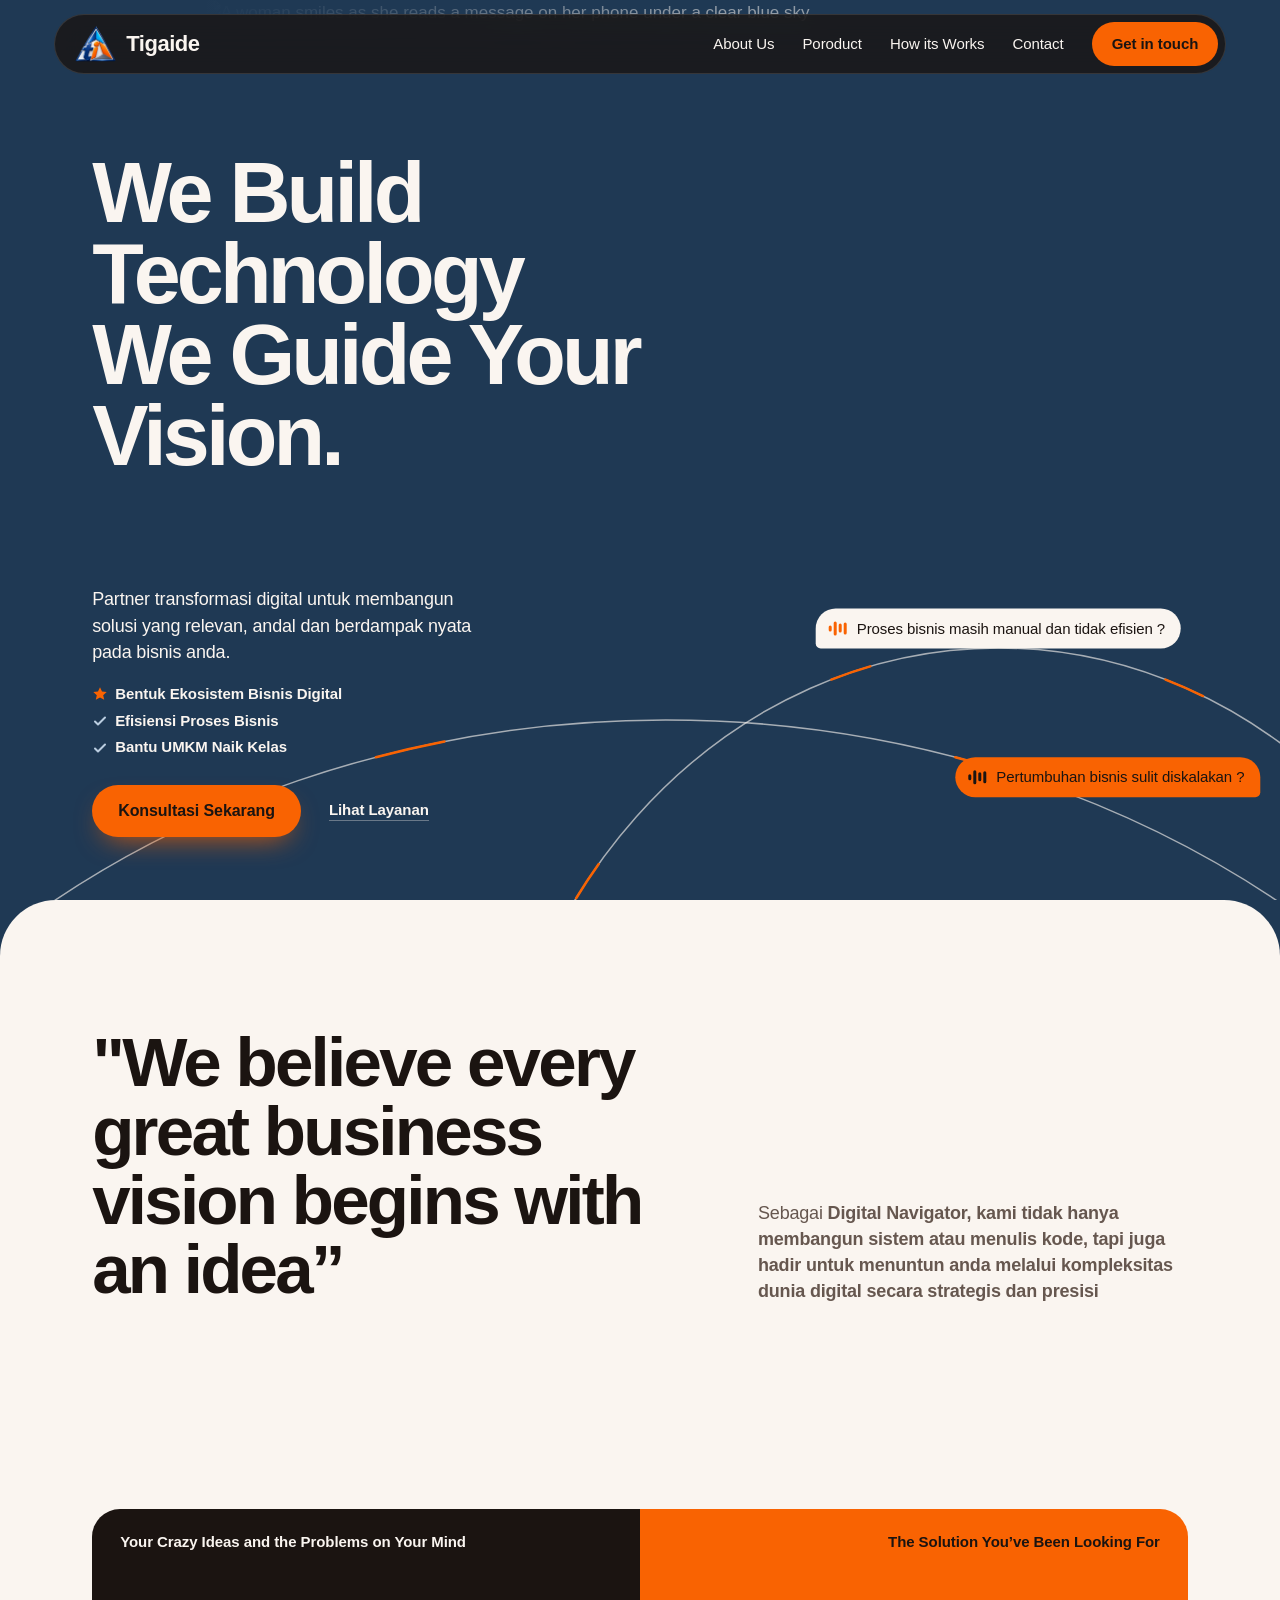
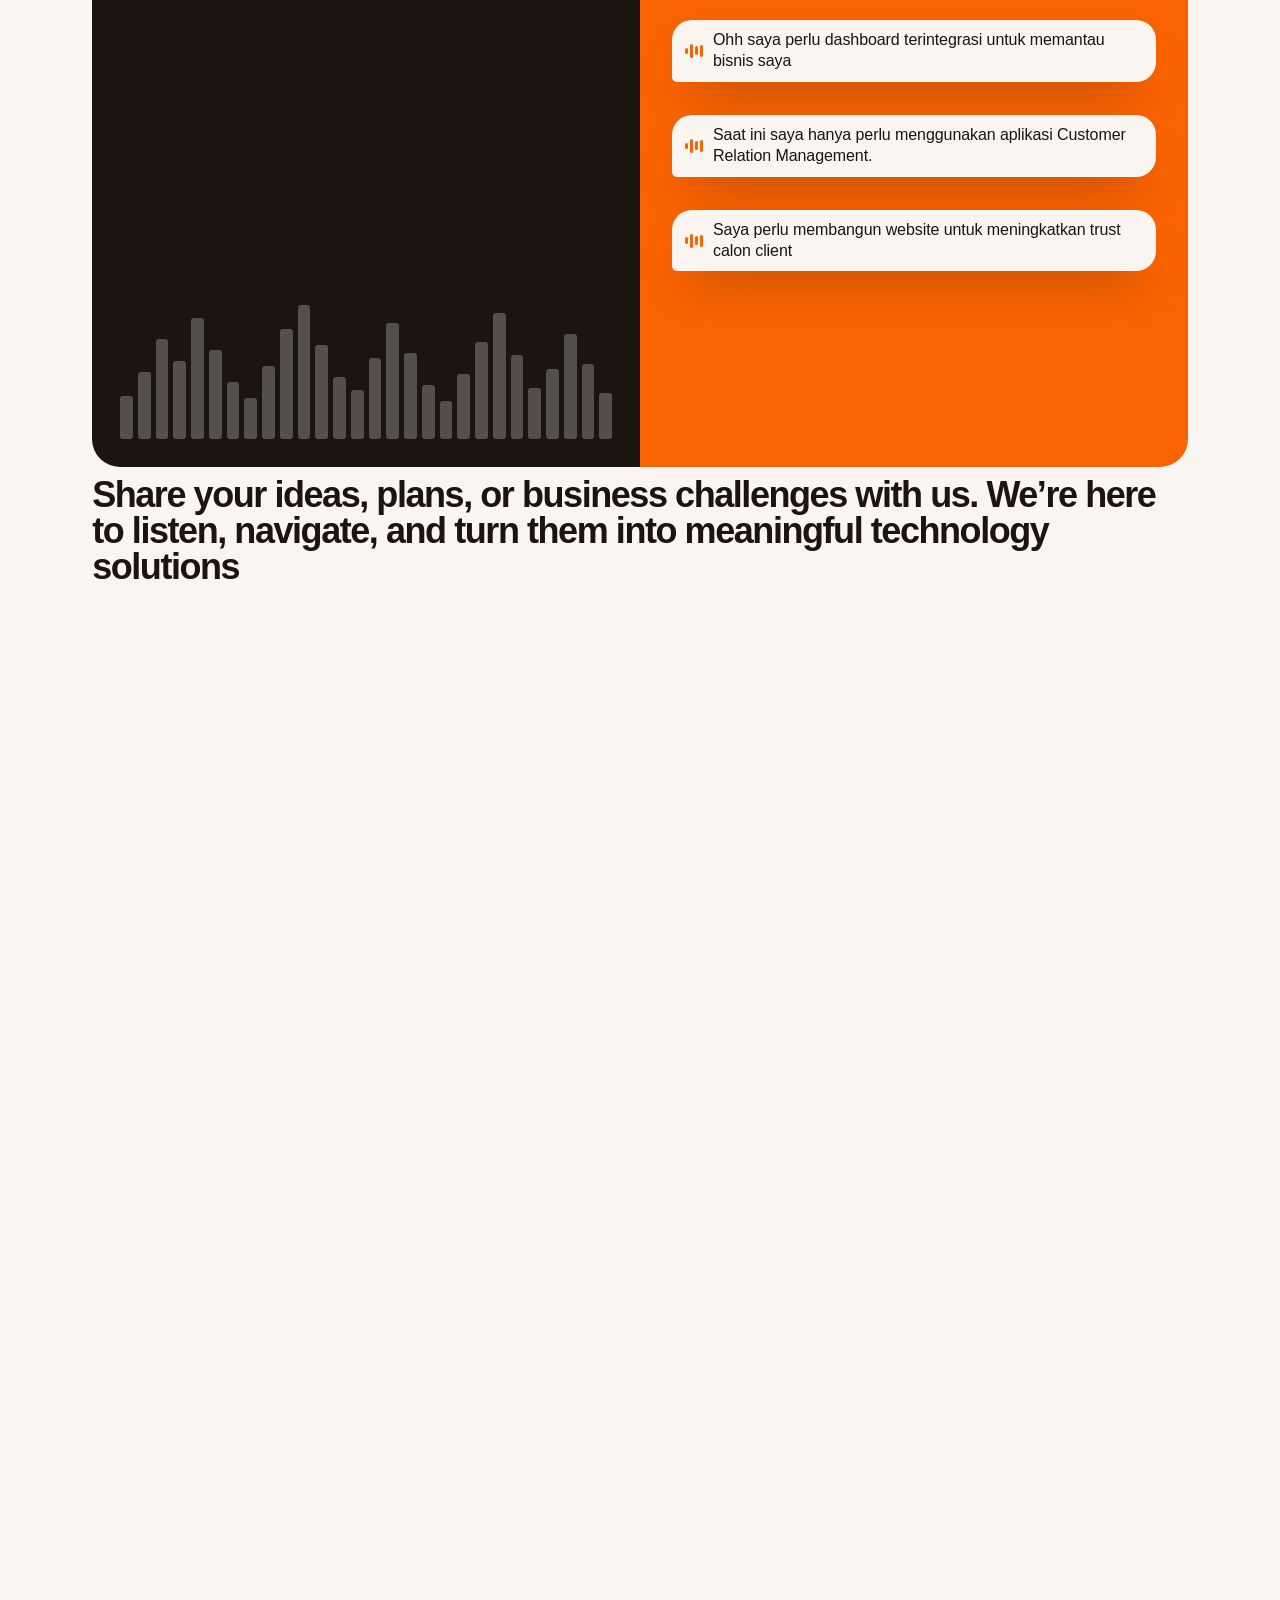
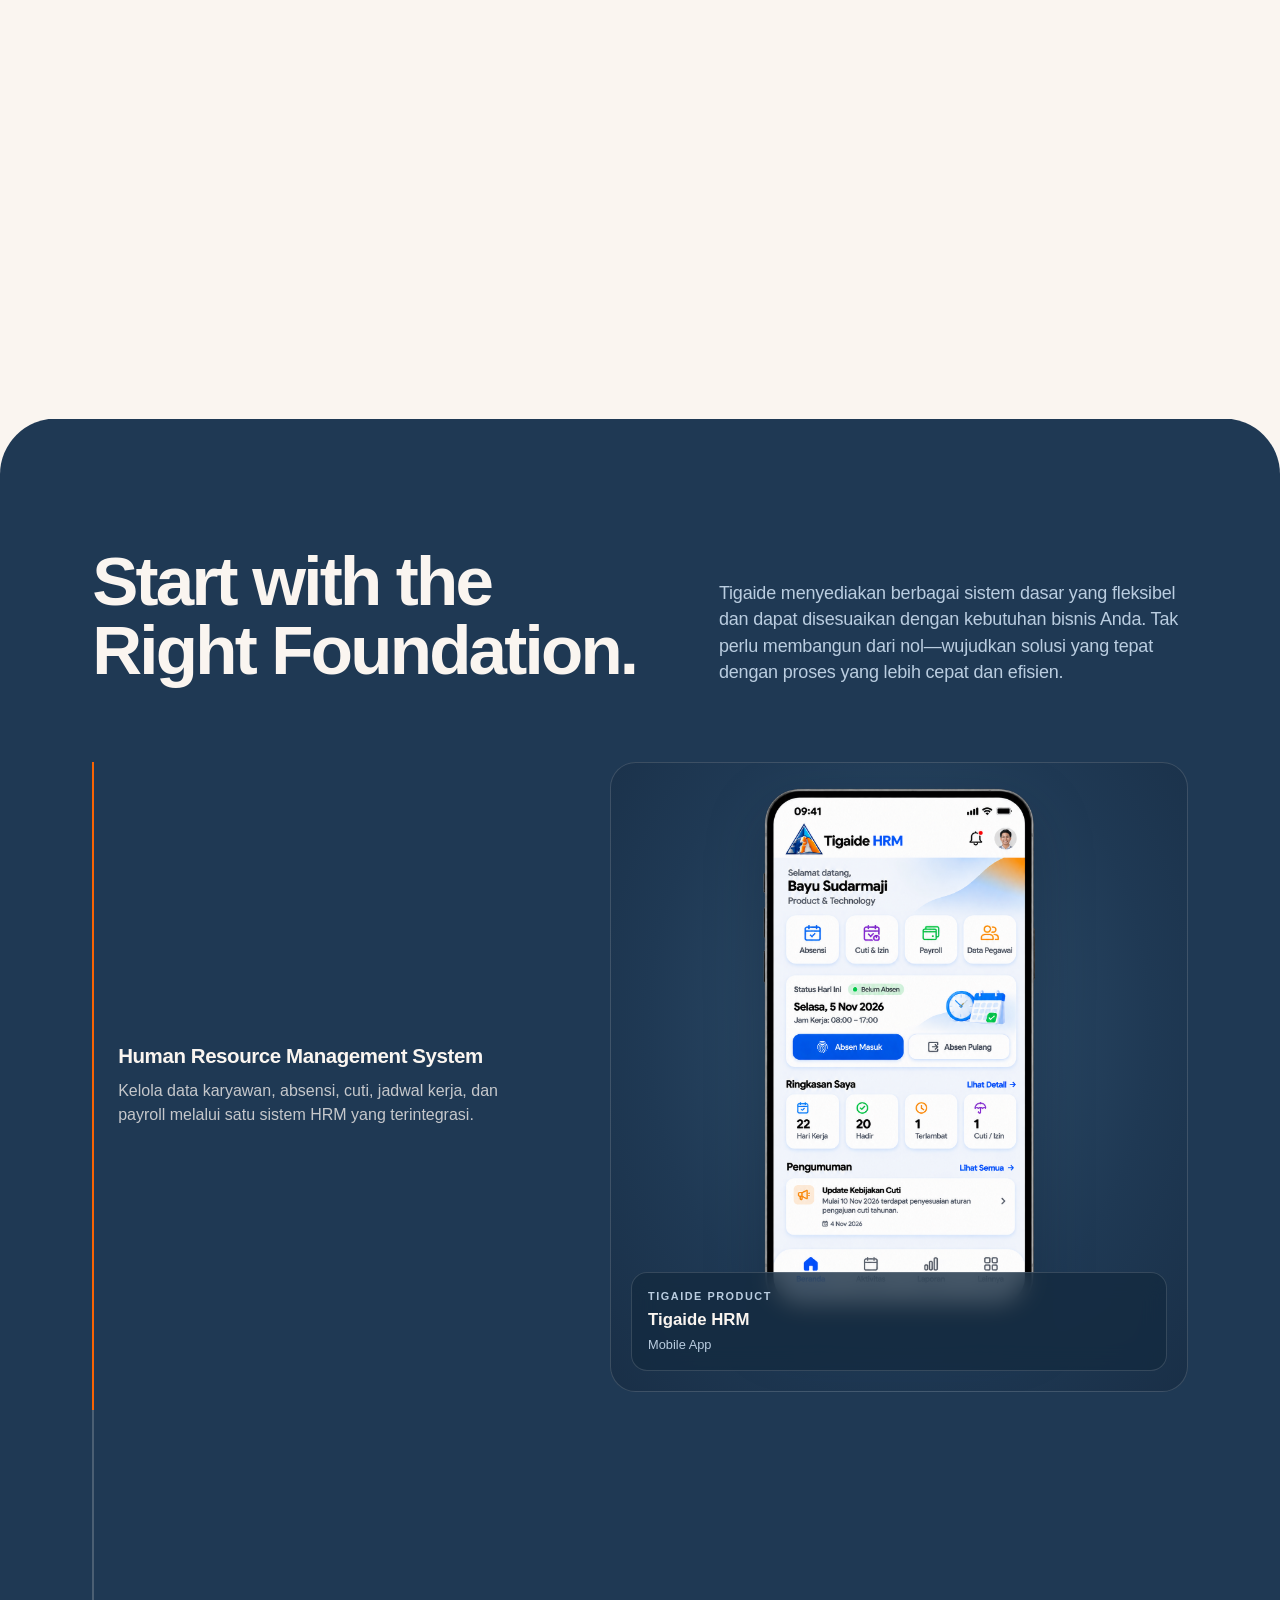
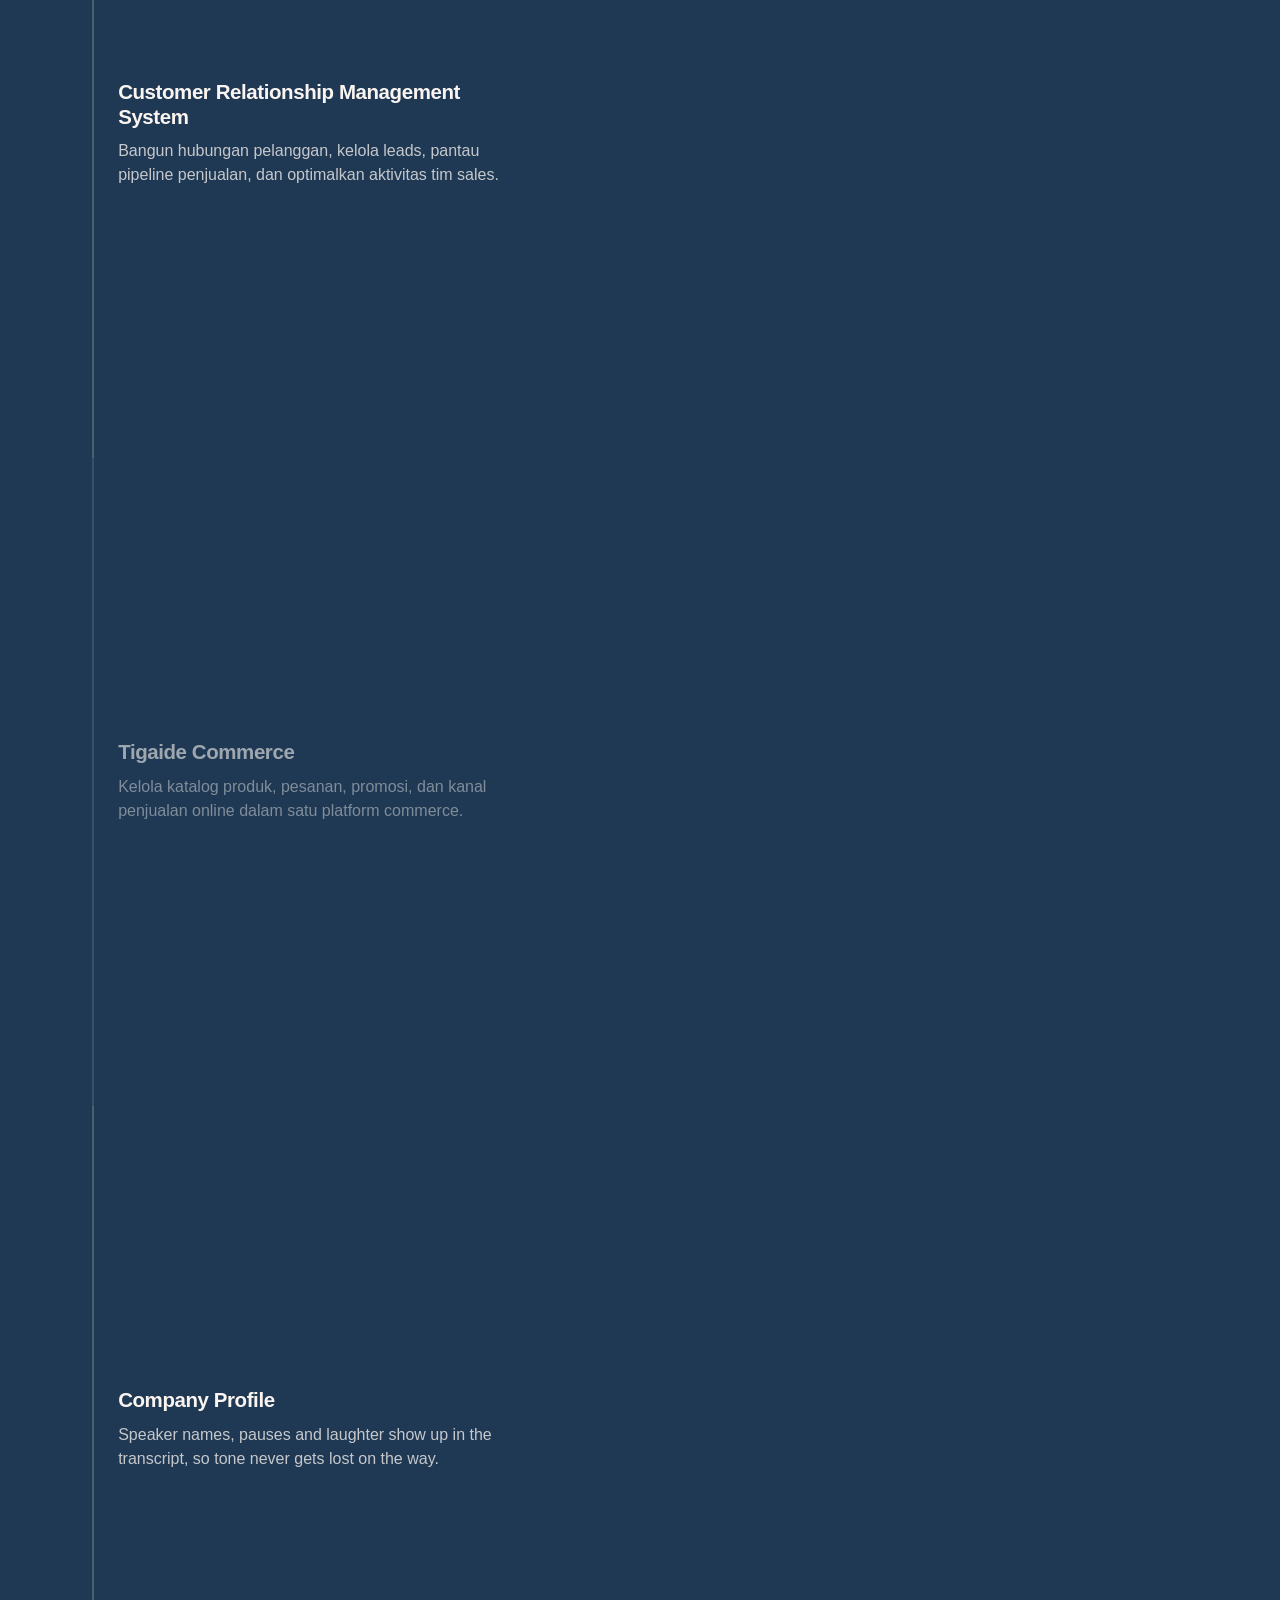
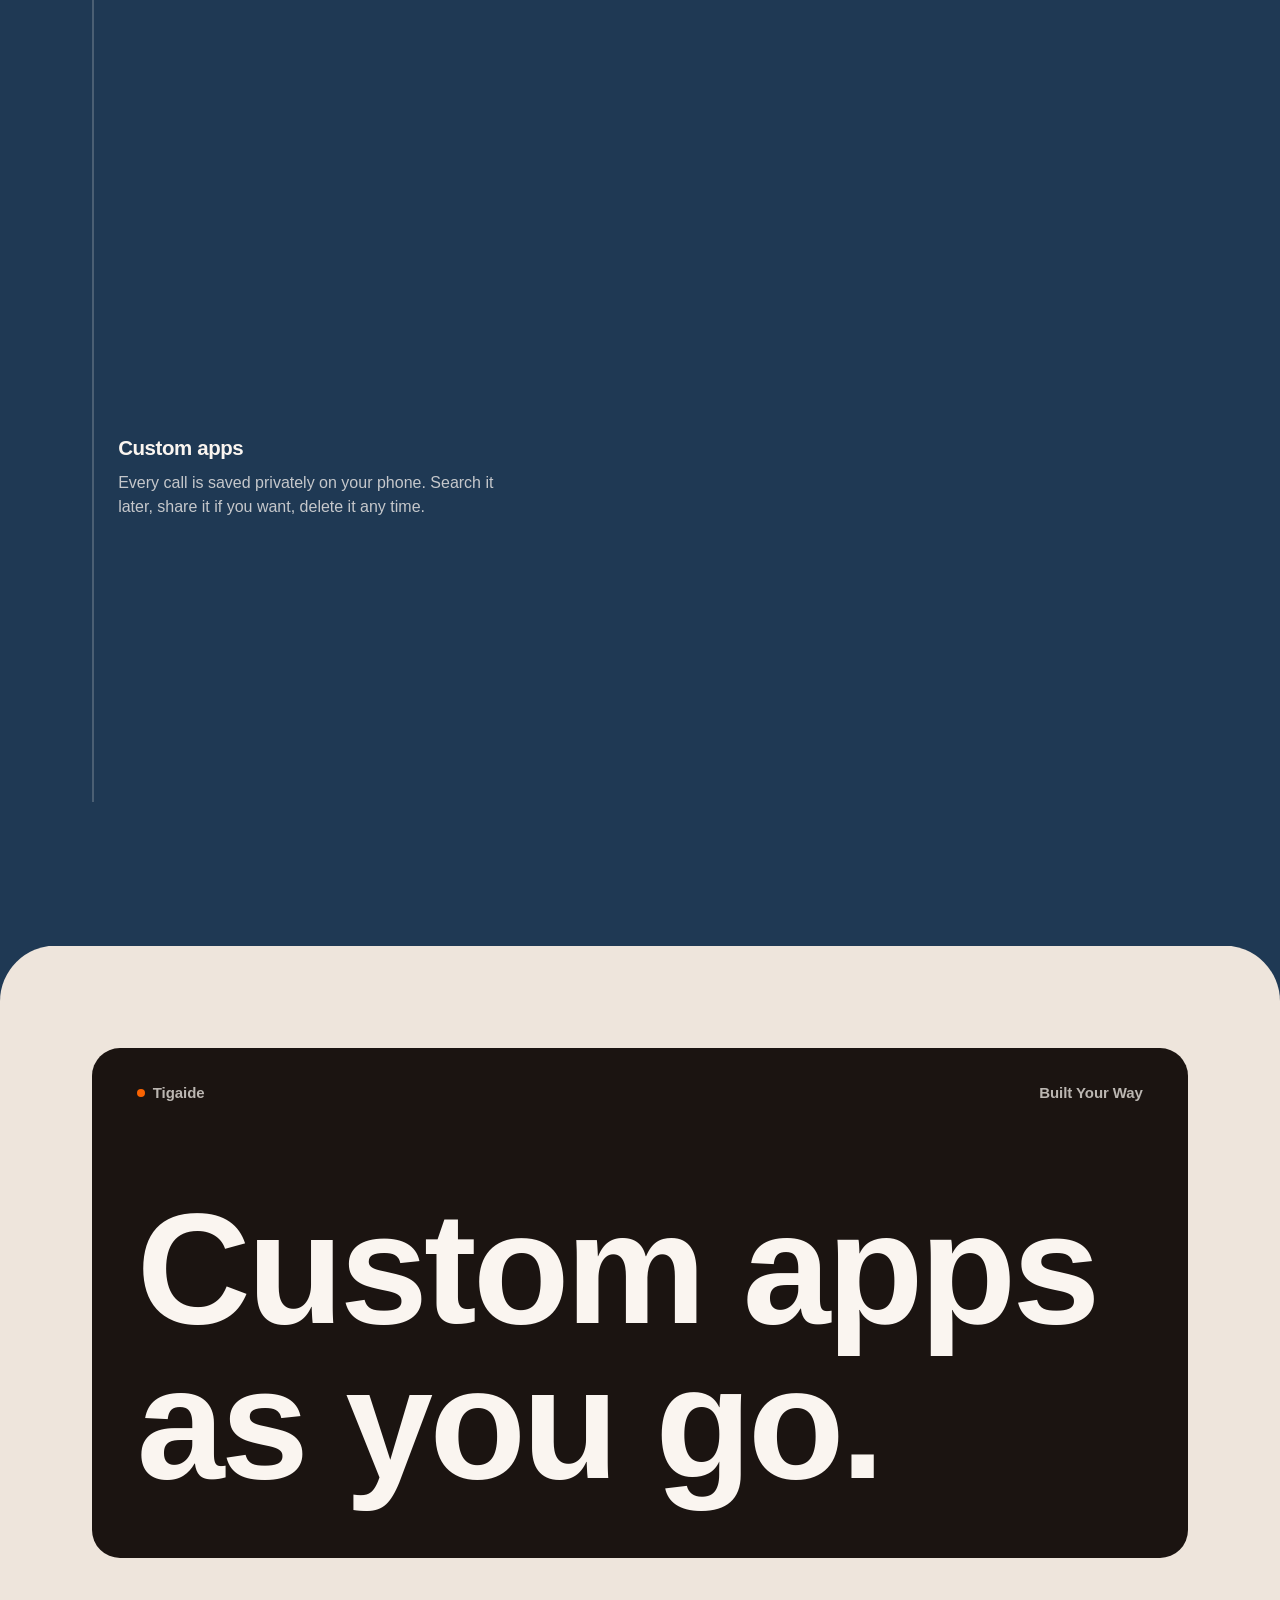
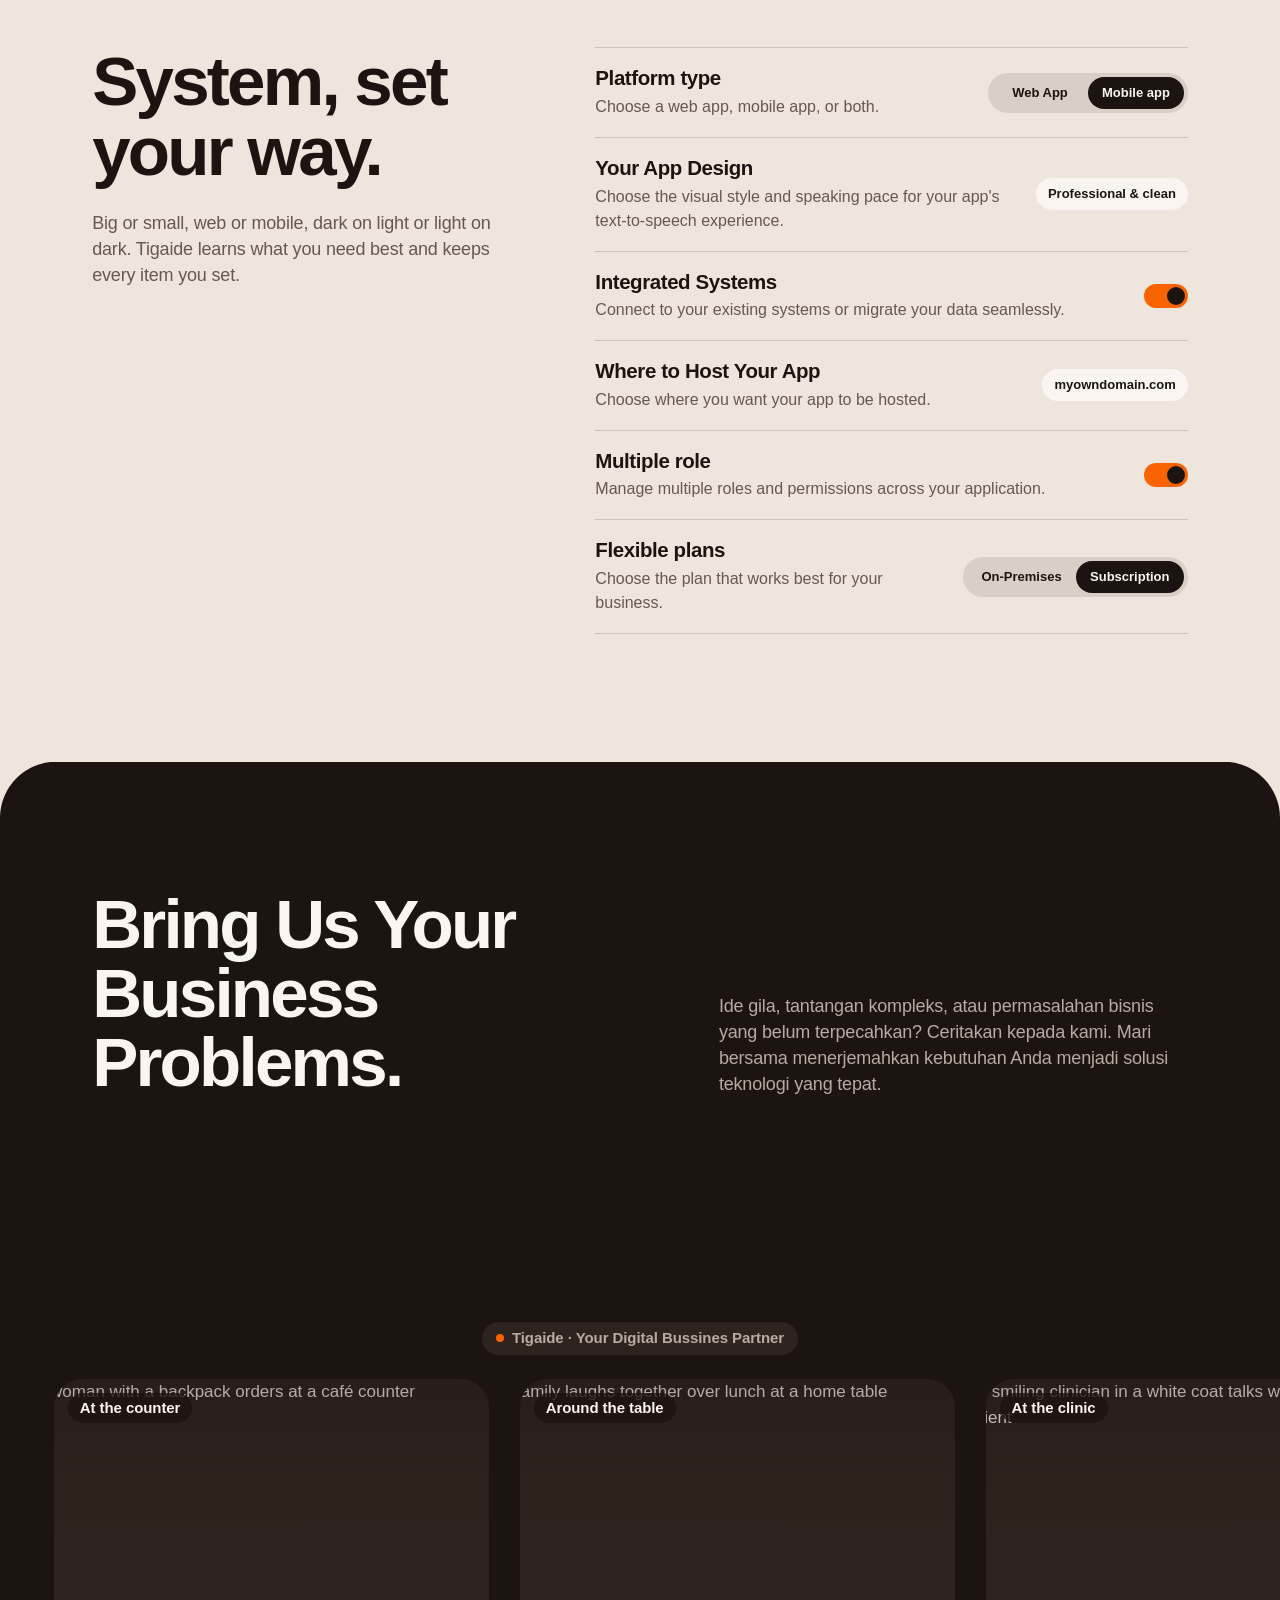
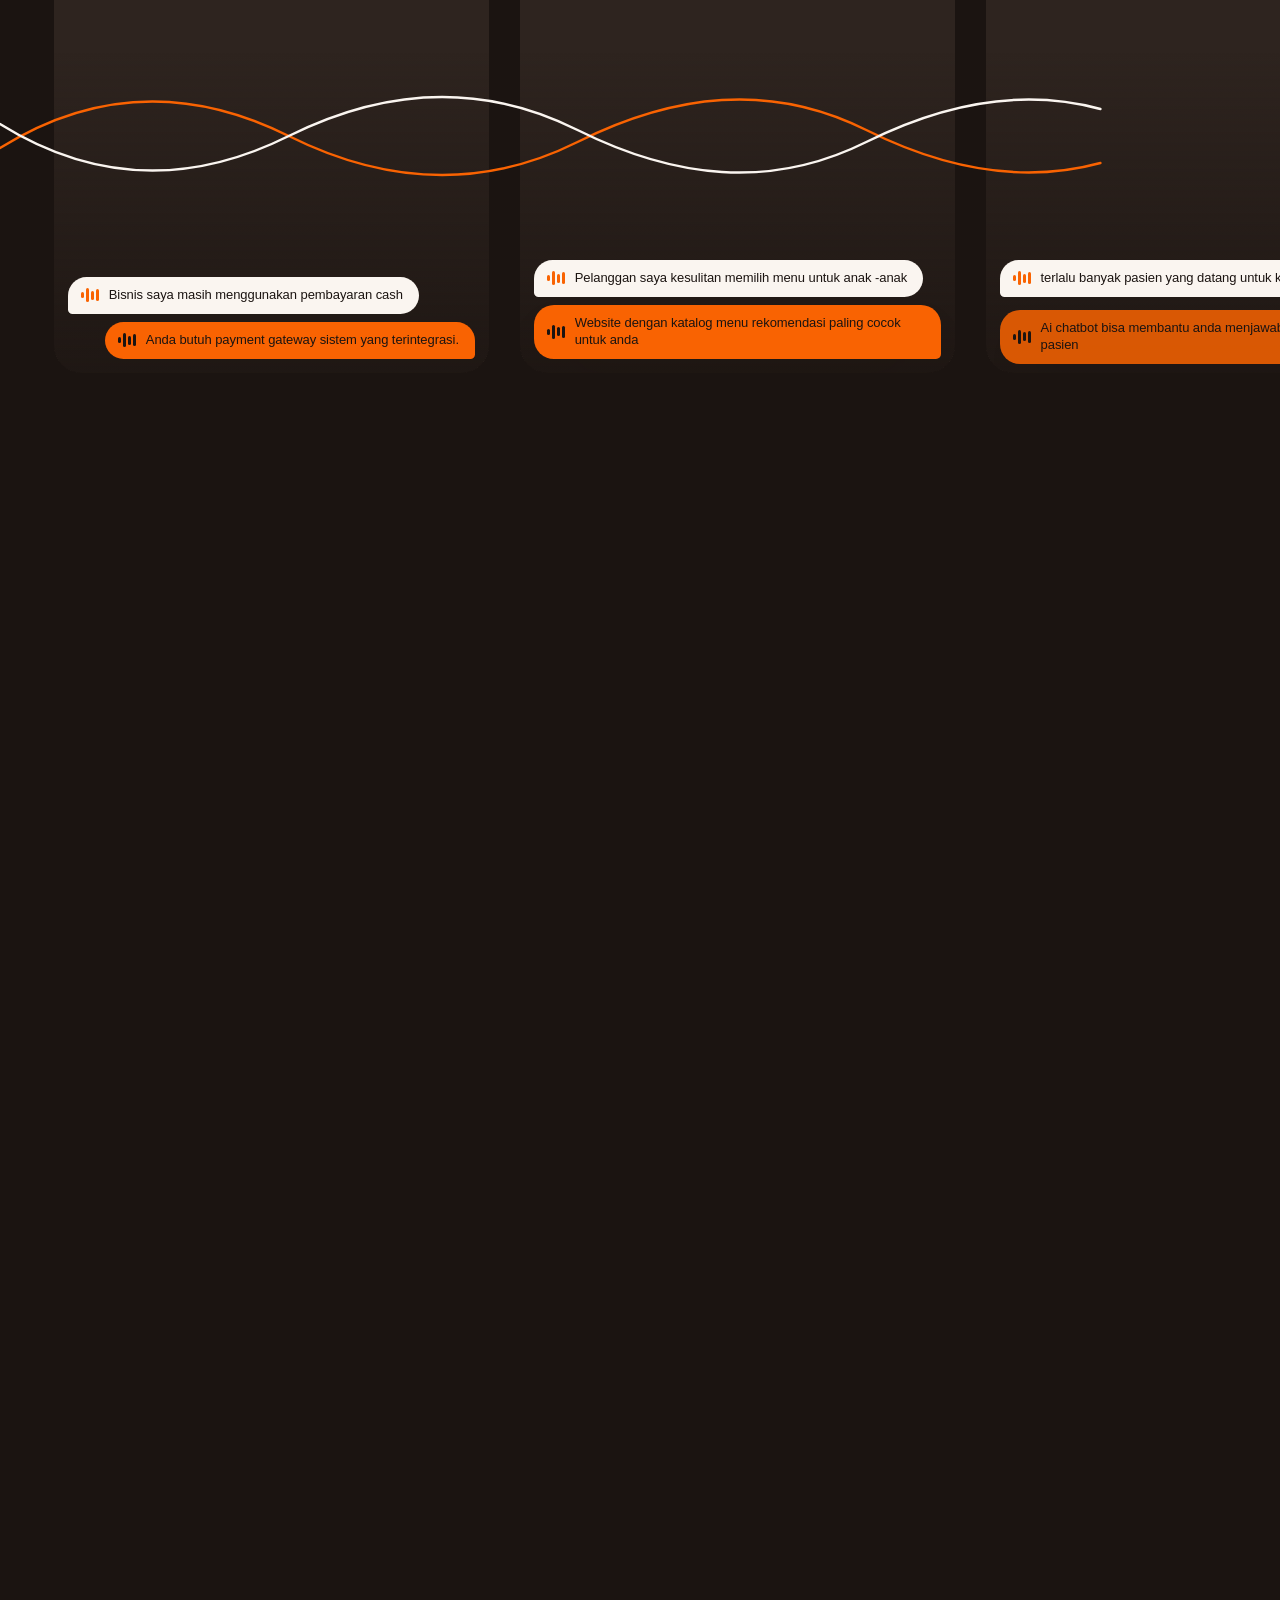
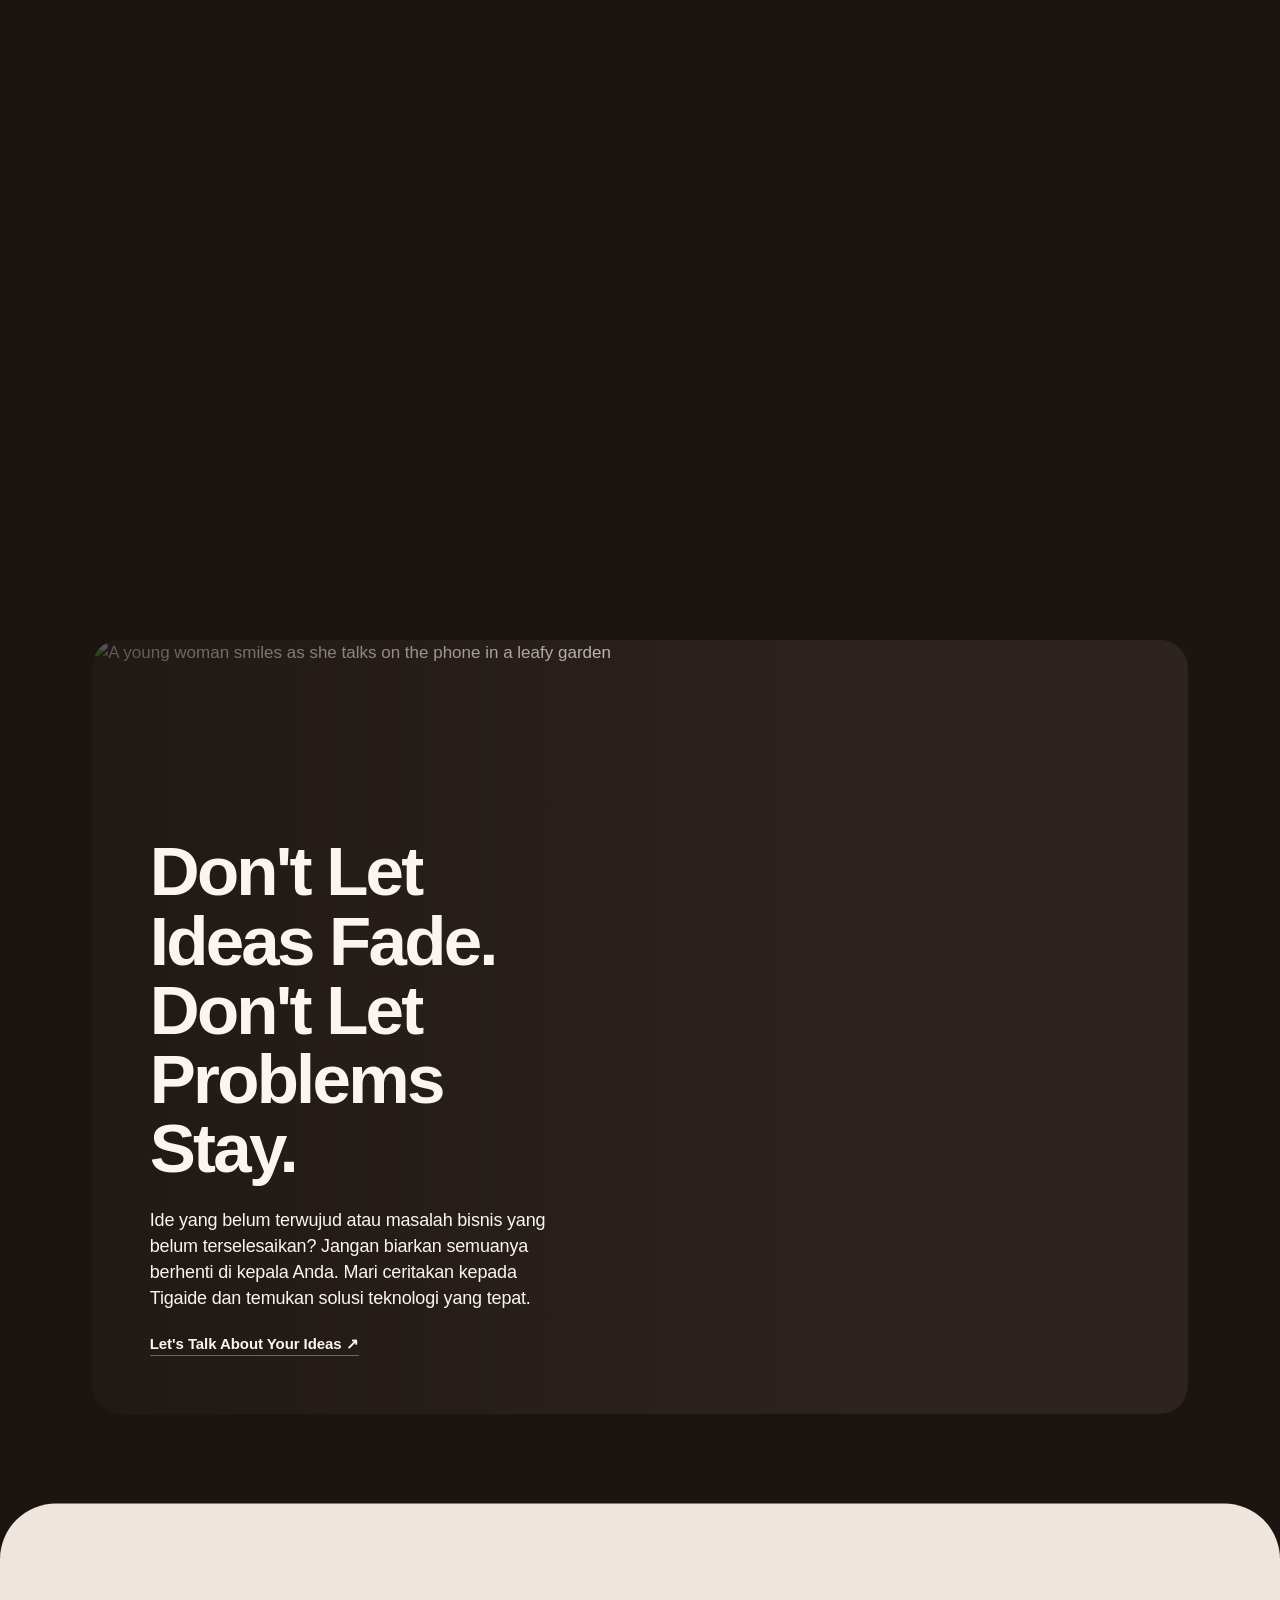
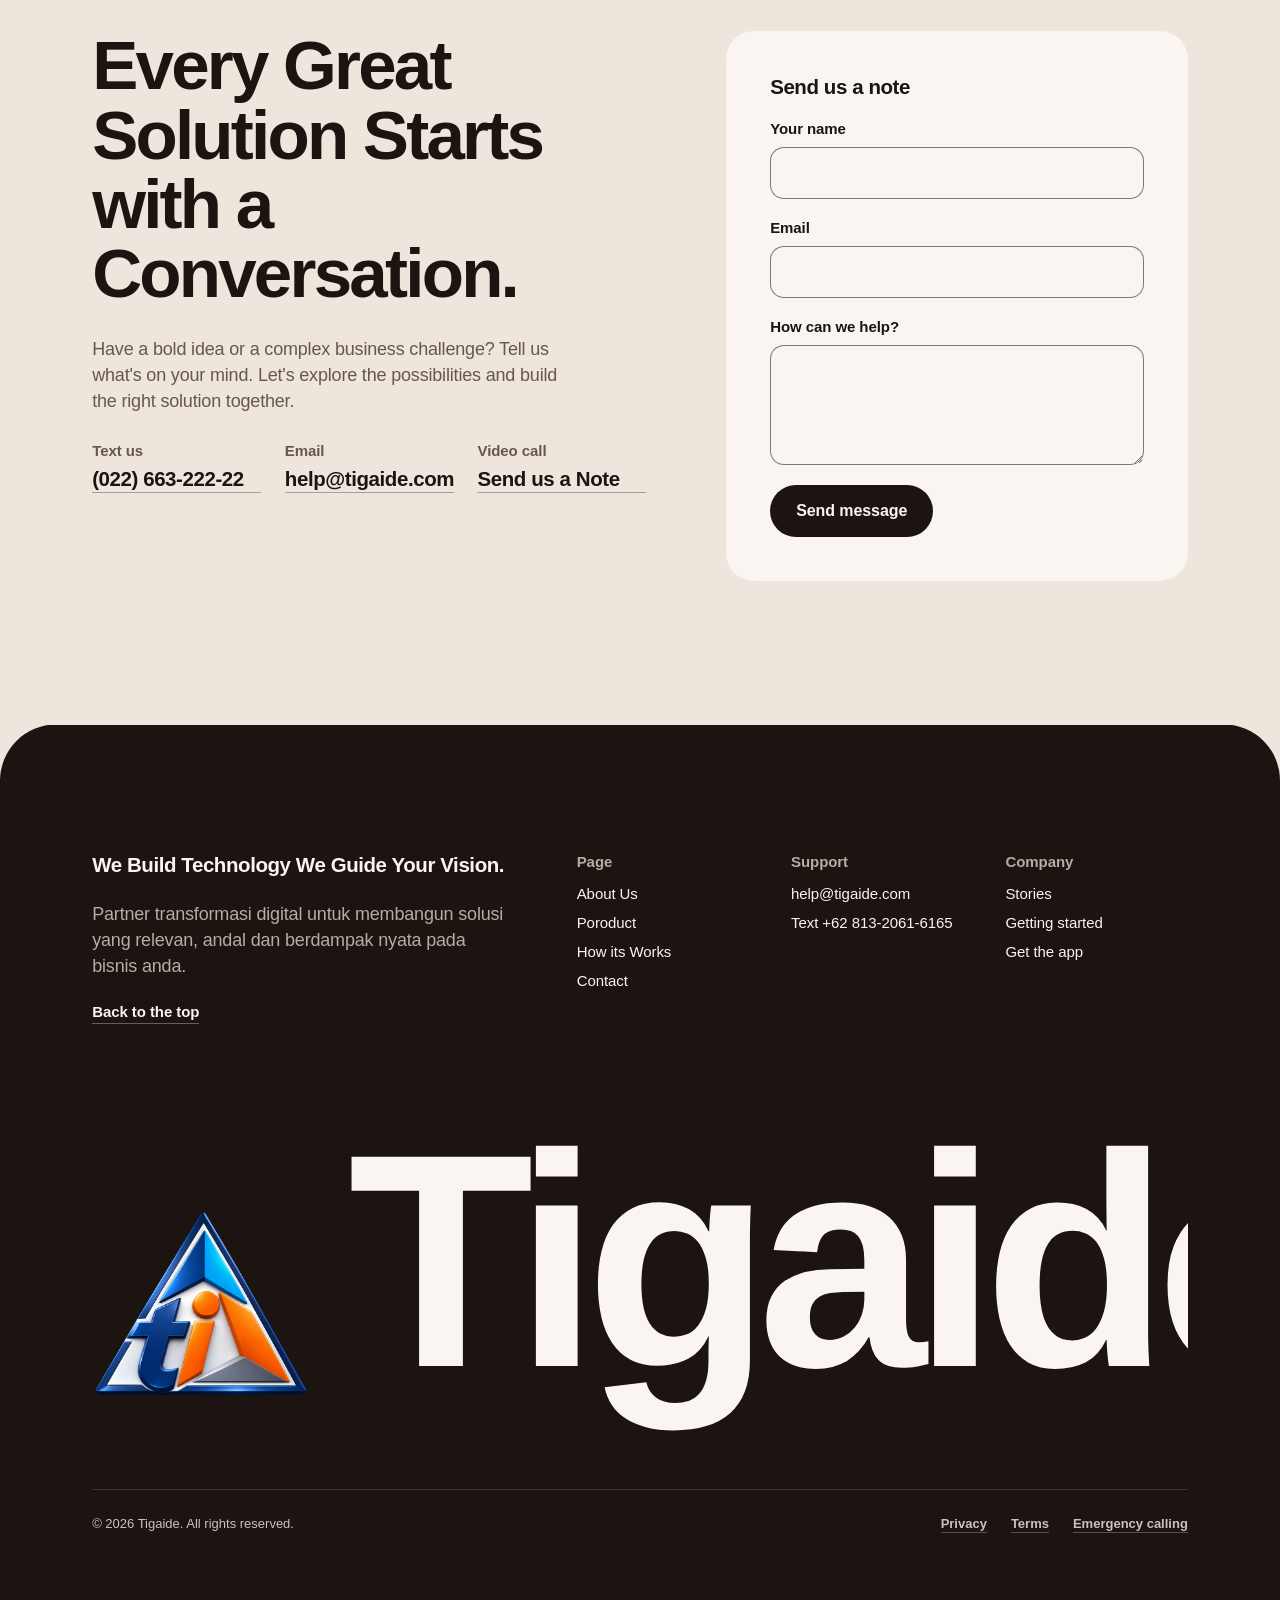
==== commit 30e064c6: "update" ====
--- a/index.html
+++ b/index.html
@@ -6,19 +6,23 @@
   One HTML file, no build step. Notes for people and AI agents: README.md and AGENTS.md.
   Scroll motion: CSS scroll-driven animations and an inline script, no libraries. A GSAP build of this page: index.gsap.html.
 -->
-<html lang="en">
+<html lang="id">
 <head>
 <meta charset="utf-8">
 <meta name="viewport" content="width=device-width, initial-scale=1">
-<title>Tigaide — Digital Bussines Transformation</title>
-<meta name="description" content="Linea turns phone calls and the conversations around you into clear live captions. Free for people with hearing loss, private on your phone.">
-<meta name="generator" content="8B Templates">
+<title>Tigaide | Solusi Digital dan Sistem Bisnis Terintegrasi</title>
+<meta name="description" content="Tigaide membantu bisnis berkembang melalui solusi digital yang sesuai kebutuhan: sistem HRM, CRM, commerce, website company profile, dan aplikasi kustom.">
+<meta name="keywords" content="Tigaide, solusi digital bisnis, transformasi digital, software bisnis, sistem HRM, aplikasi CRM, platform commerce, website company profile, aplikasi kustom, pengembangan aplikasi Indonesia">
+<meta name="robots" content="index, follow">
 <meta property="og:type" content="website">
-<meta property="og:title" content="Linea — Live captions for every call and conversation">
-<meta property="og:description" content="Linea turns phone calls and the conversations around you into clear live captions. Free for people with hearing loss, private on your phone.">
-<meta property="og:image" content="https://your-domain.example/preview.png" data-8b-placeholder="og-image">
+<meta property="og:locale" content="id_ID">
+<meta property="og:site_name" content="Tigaide">
+<meta property="og:title" content="Tigaide | Solusi Digital dan Sistem Bisnis Terintegrasi">
+<meta property="og:description" content="Tigaide membantu bisnis berkembang melalui solusi digital yang sesuai kebutuhan: sistem HRM, CRM, commerce, website company profile, dan aplikasi kustom.">
 <meta name="twitter:card" content="summary_large_image">
-<link rel="icon" href="logo3d.png" data-8b-placeholder="favicon">
+<meta name="twitter:title" content="Tigaide | Solusi Digital dan Sistem Bisnis Terintegrasi">
+<meta name="twitter:description" content="Solusi digital Tigaide untuk bisnis: HRM, CRM, commerce, website company profile, dan aplikasi kustom.">
+<link rel="icon" href="assets/logo3d.png">
 <link rel="preconnect" href="https://fonts.gstatic.com" crossorigin>
 <link rel="preload" href="https://fonts.gstatic.com/s/hostgrotesk/v5/co3BmWBnlCJ3U42vbbfdwMjZpFjm.woff2" as="font" type="font/woff2" crossorigin>
 
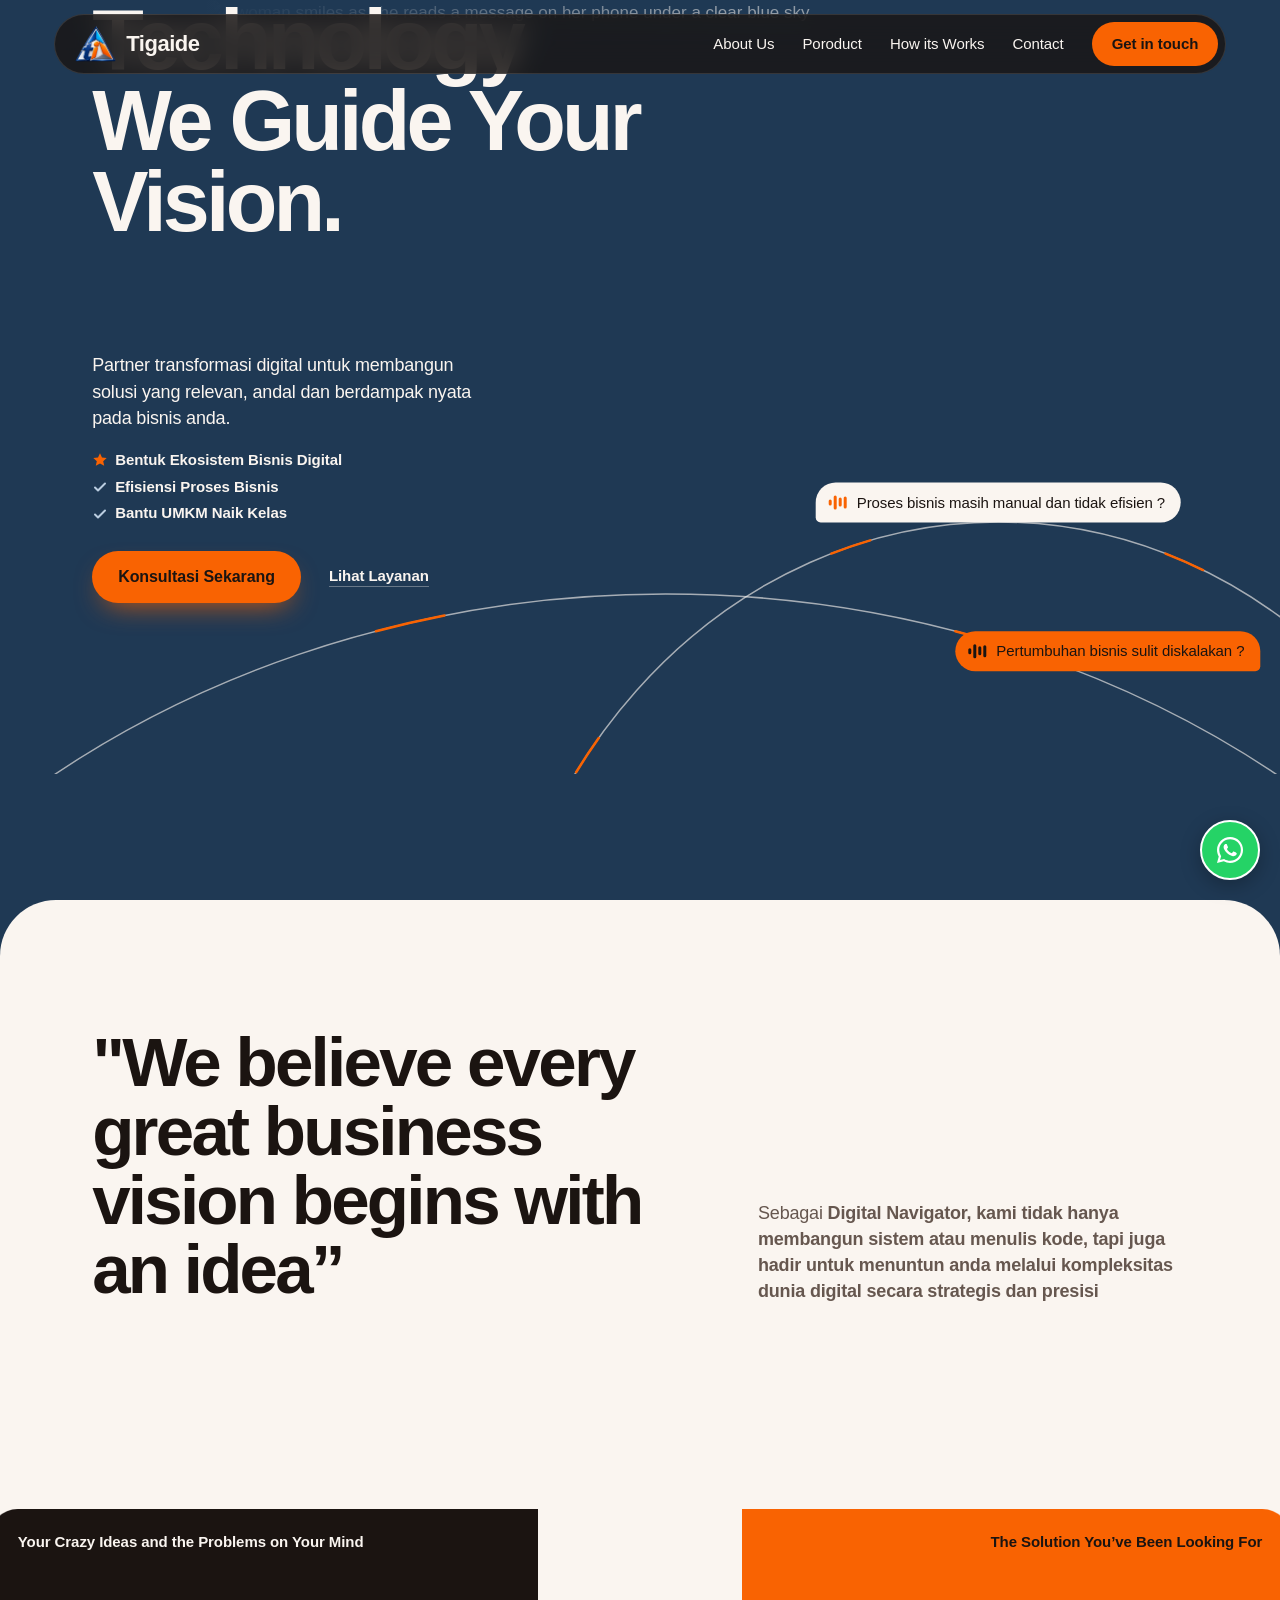
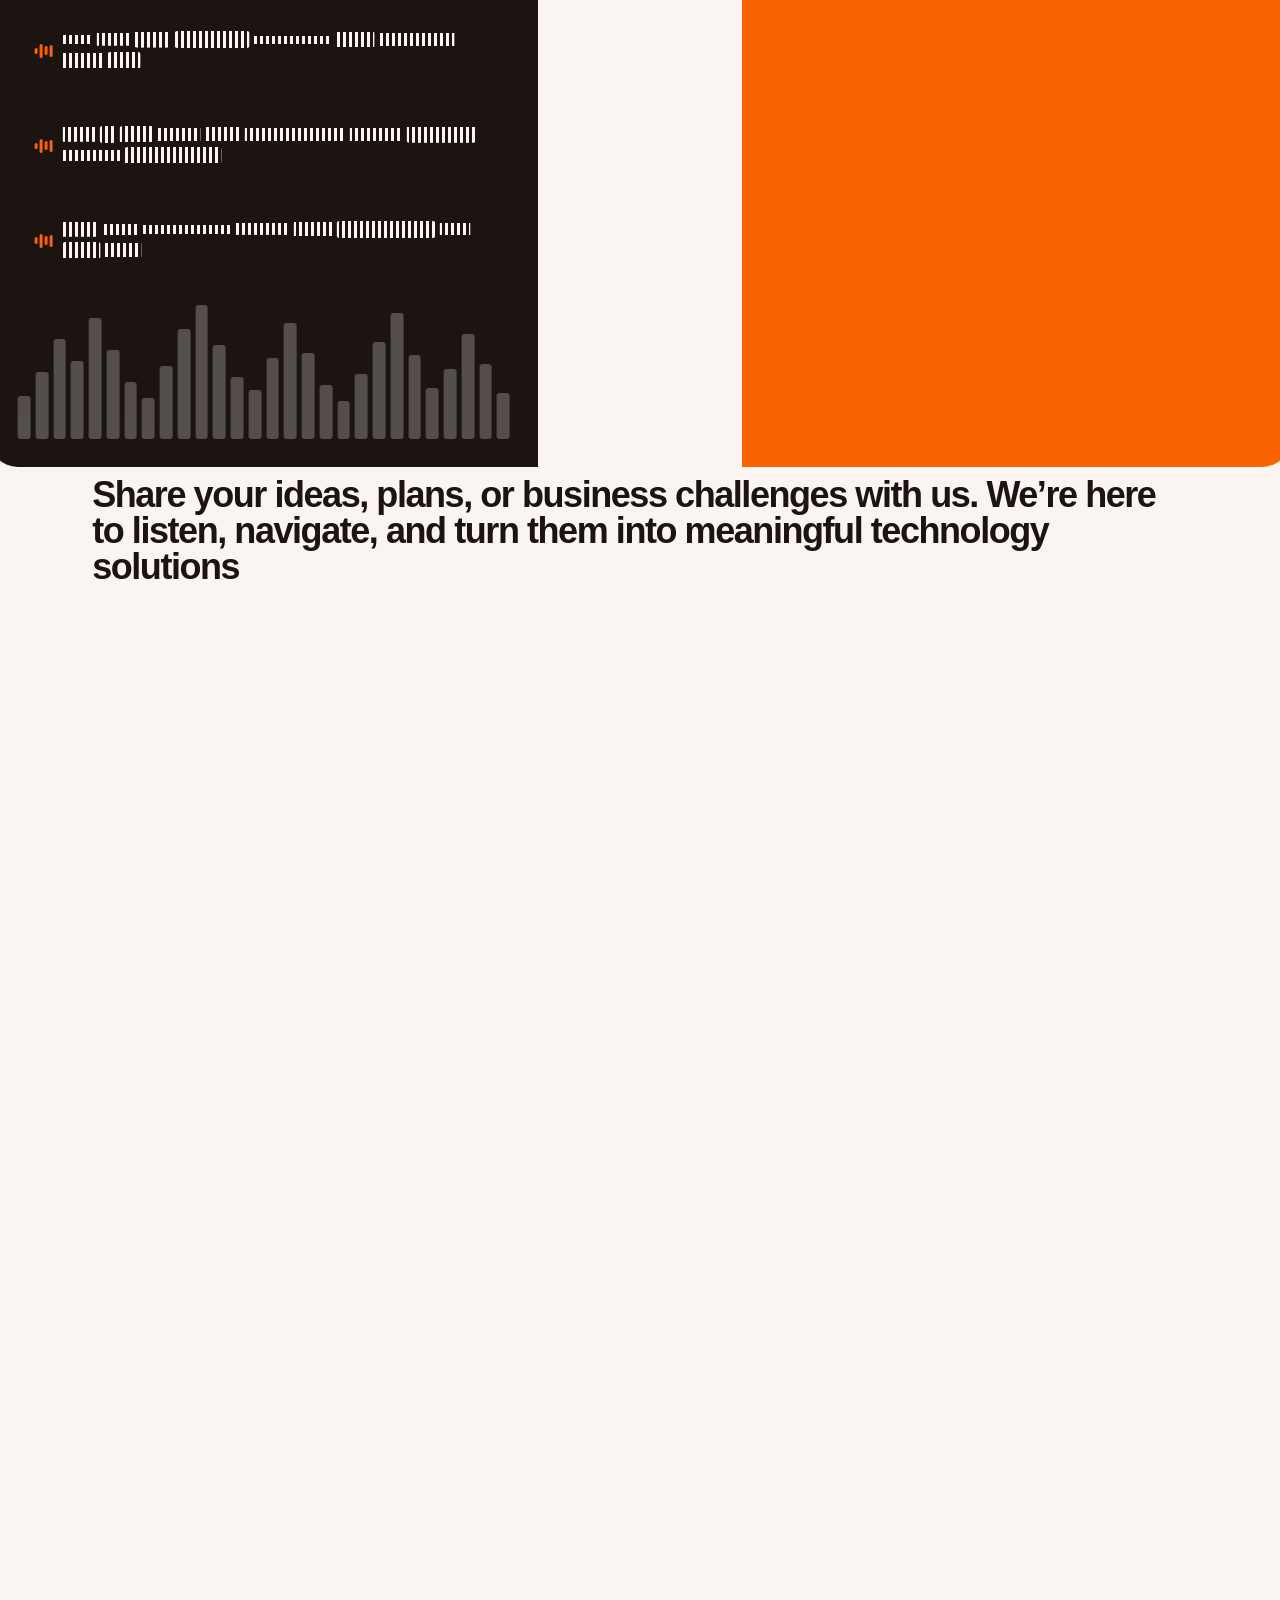
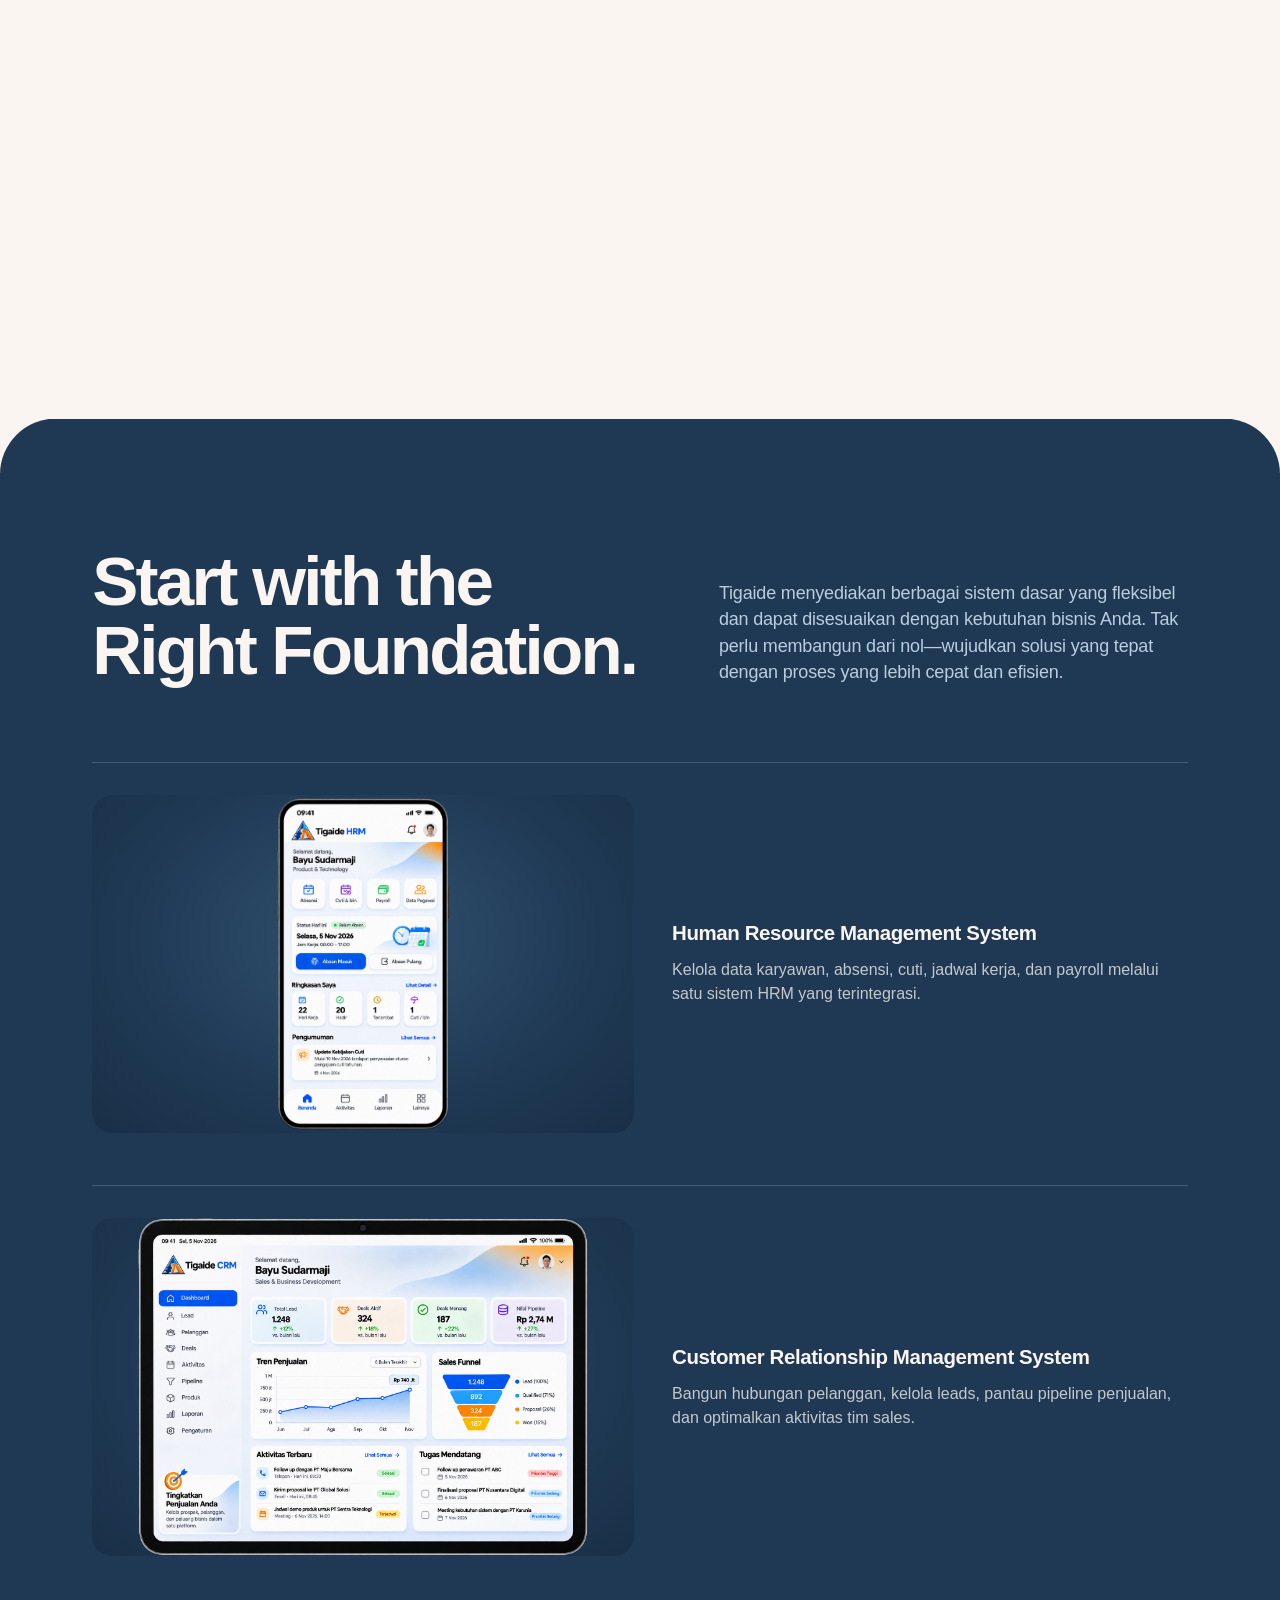
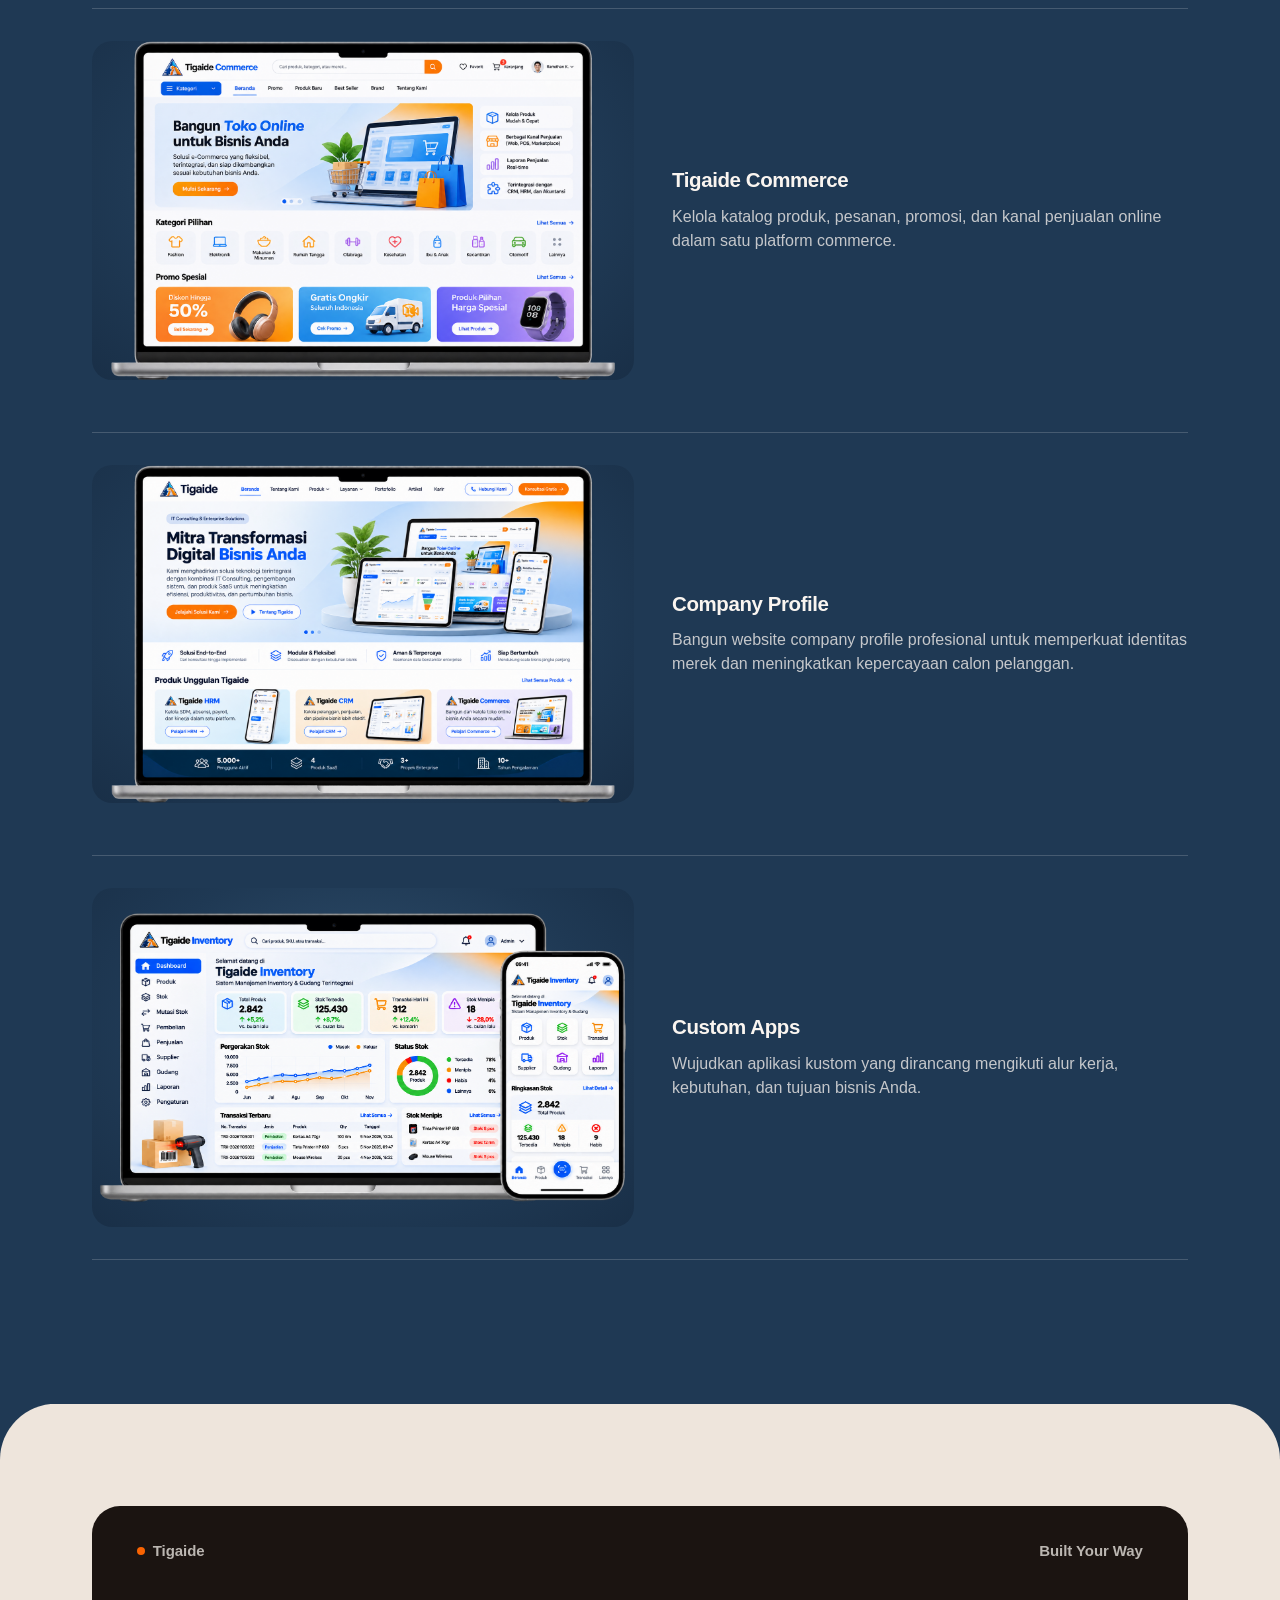
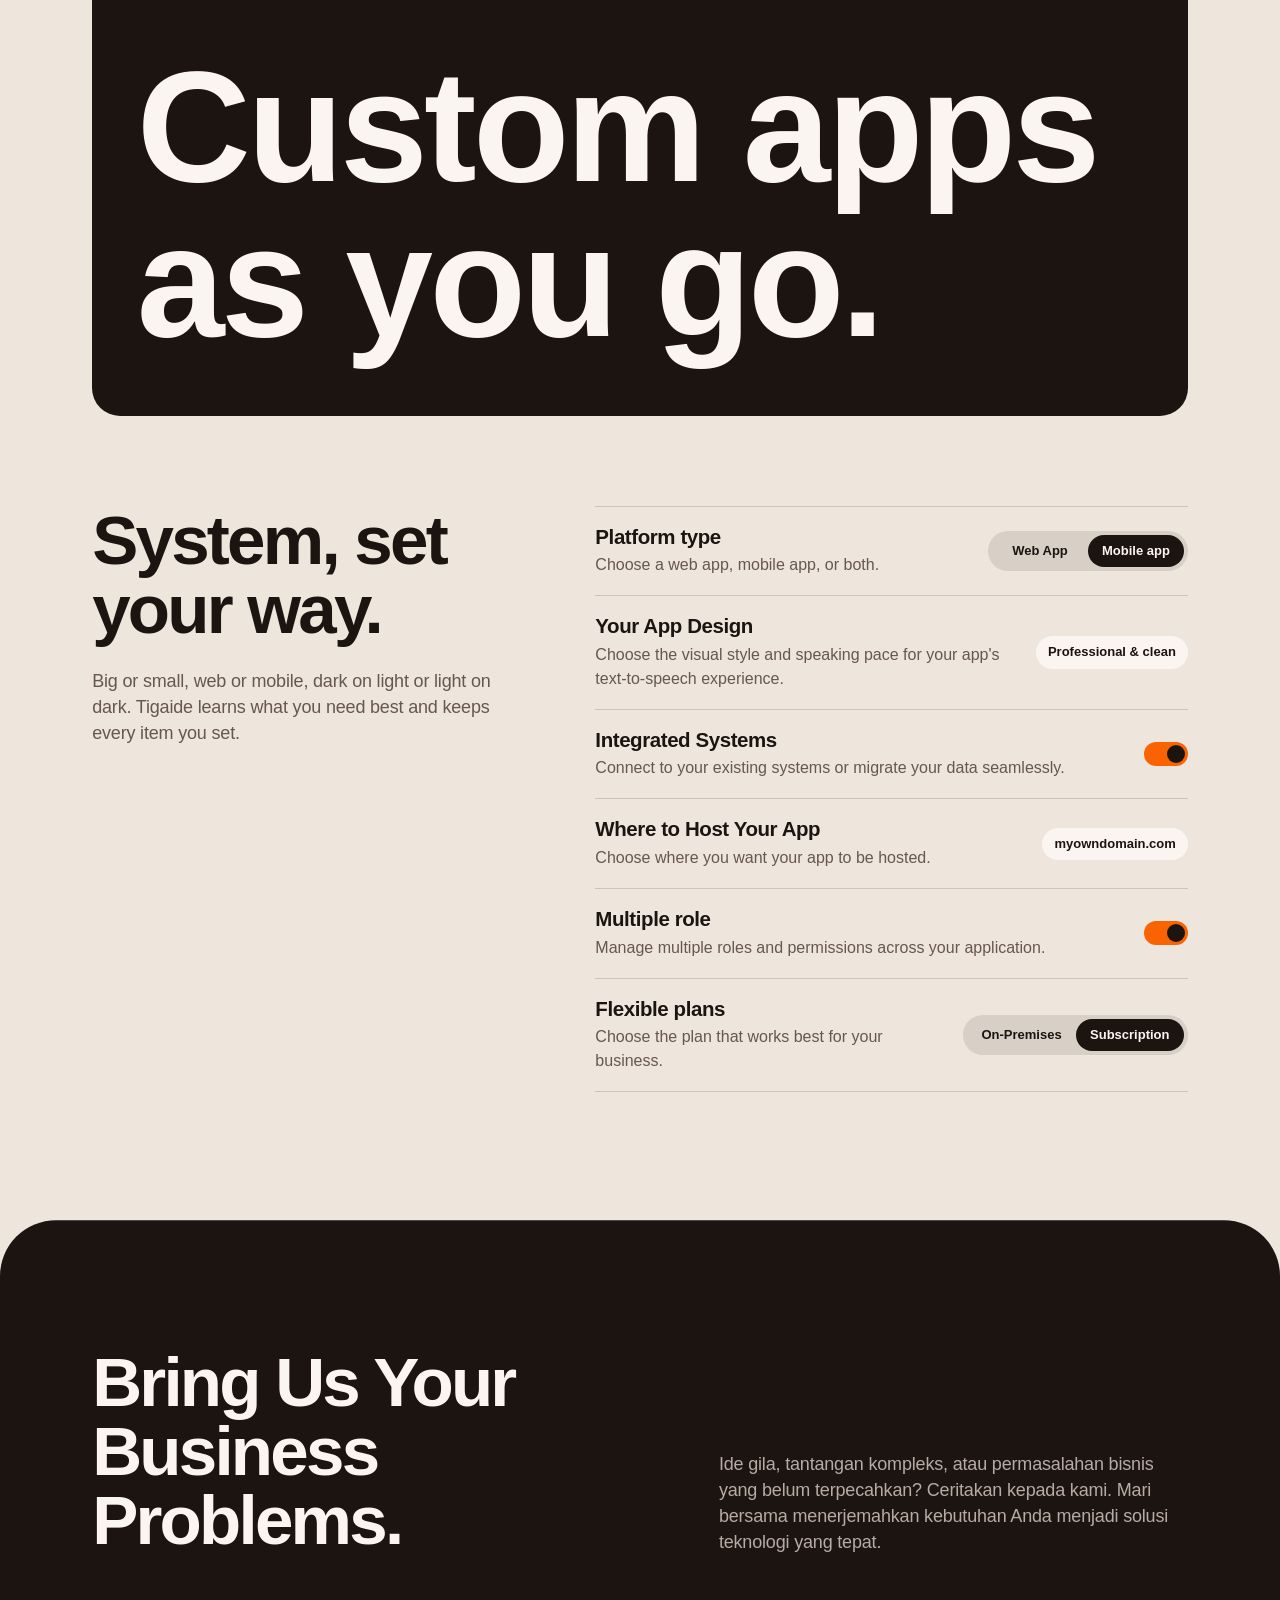
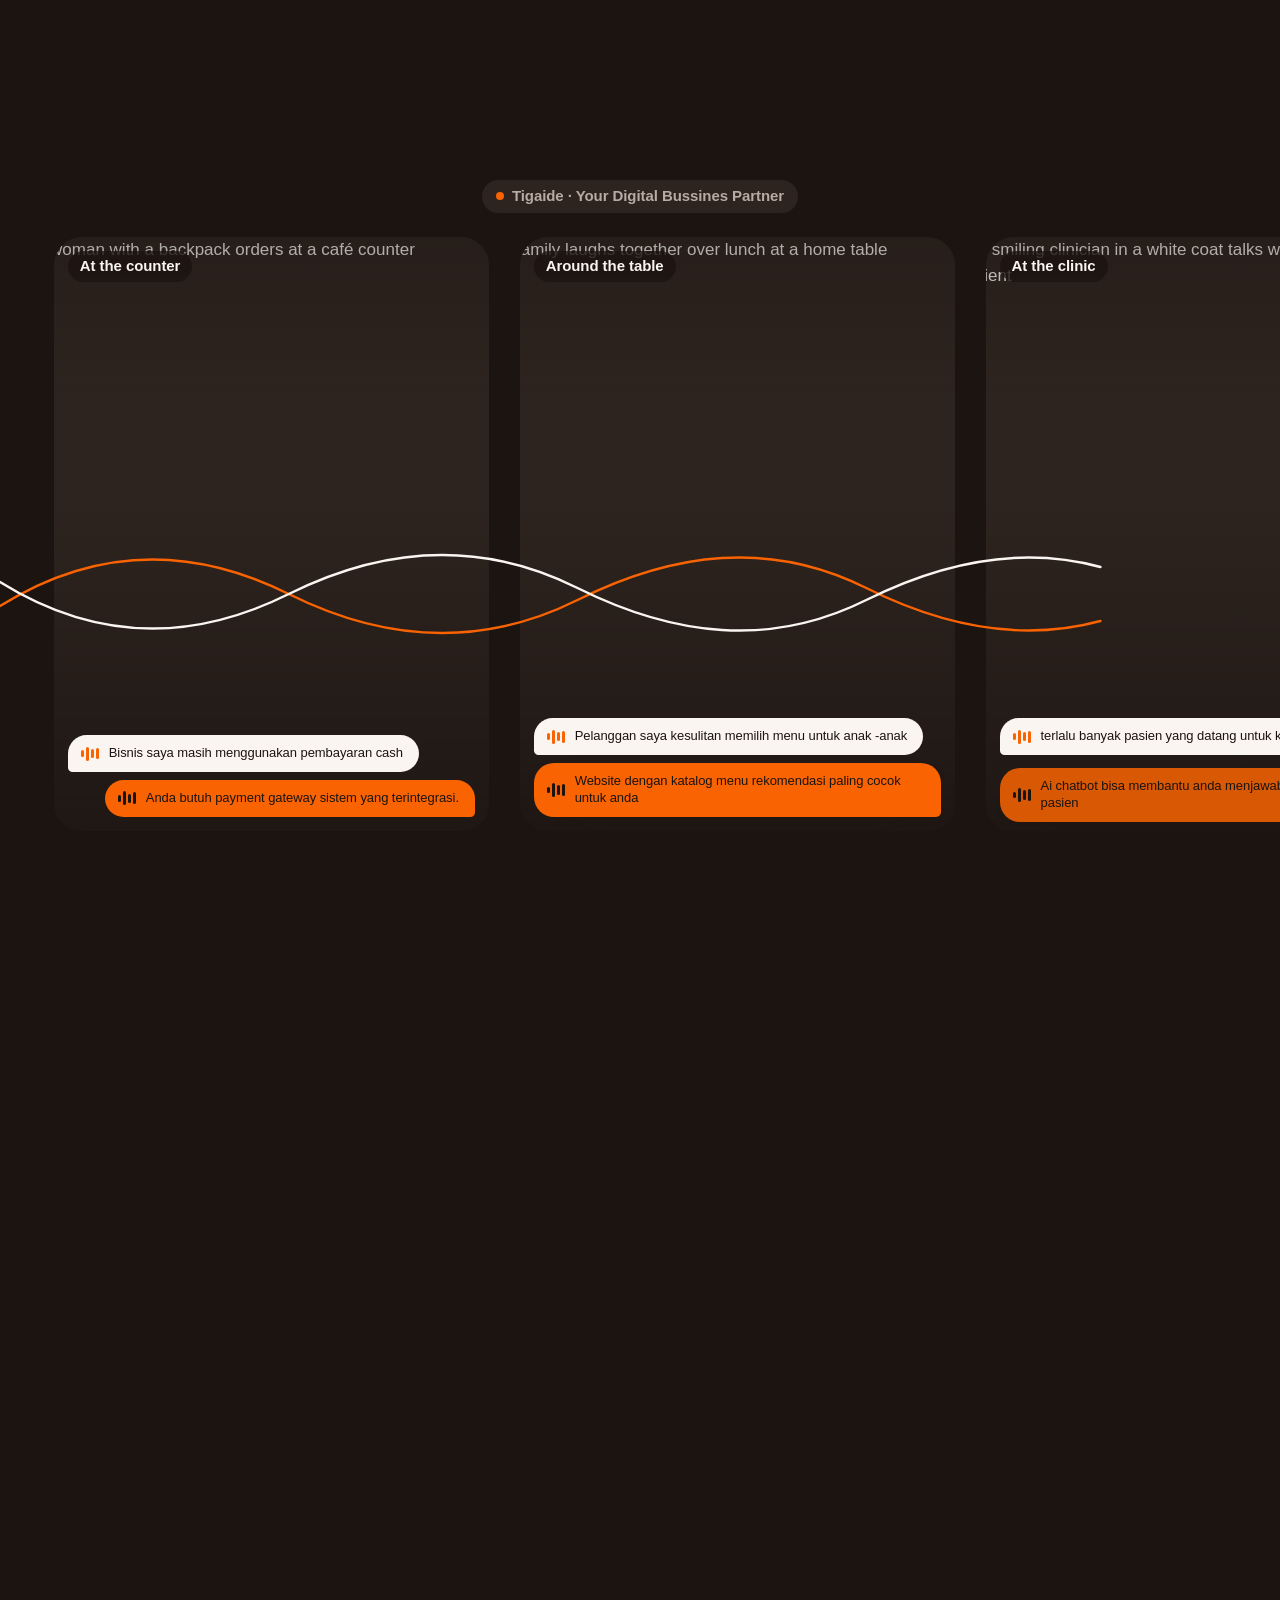
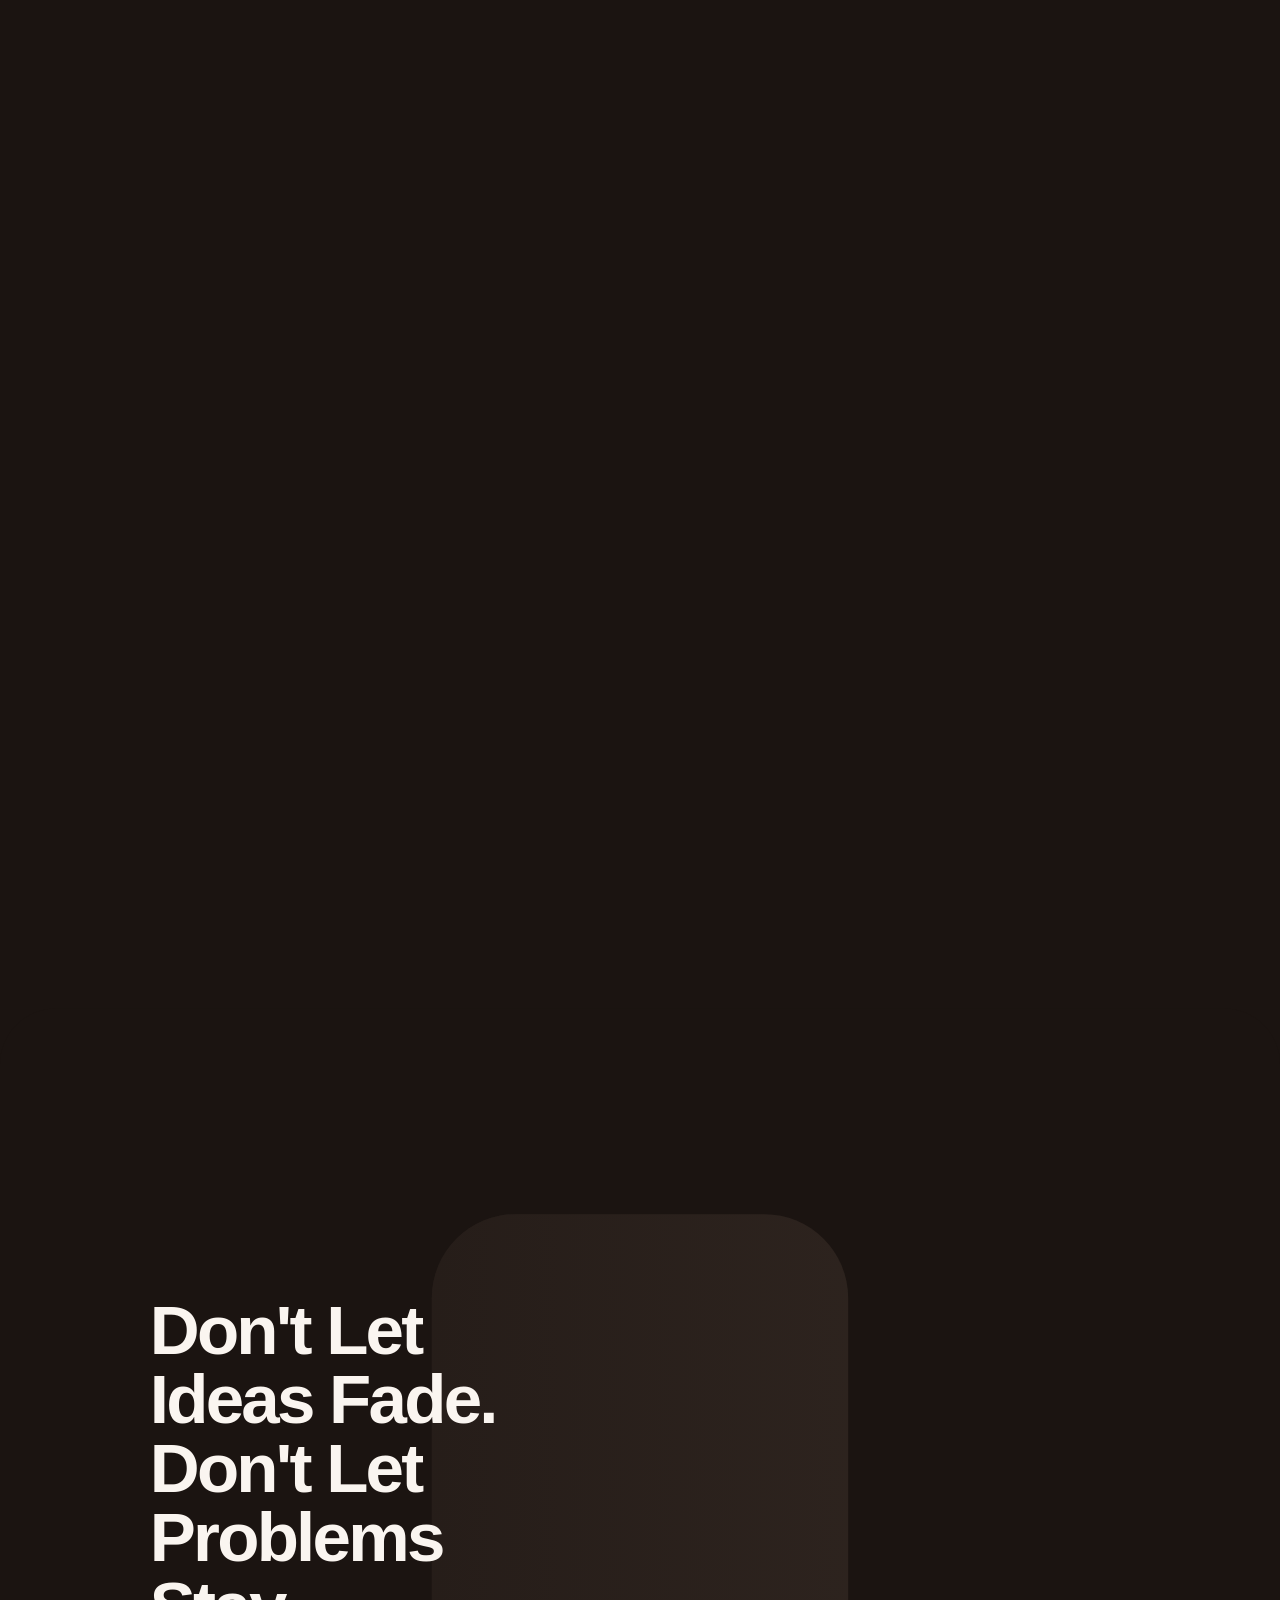
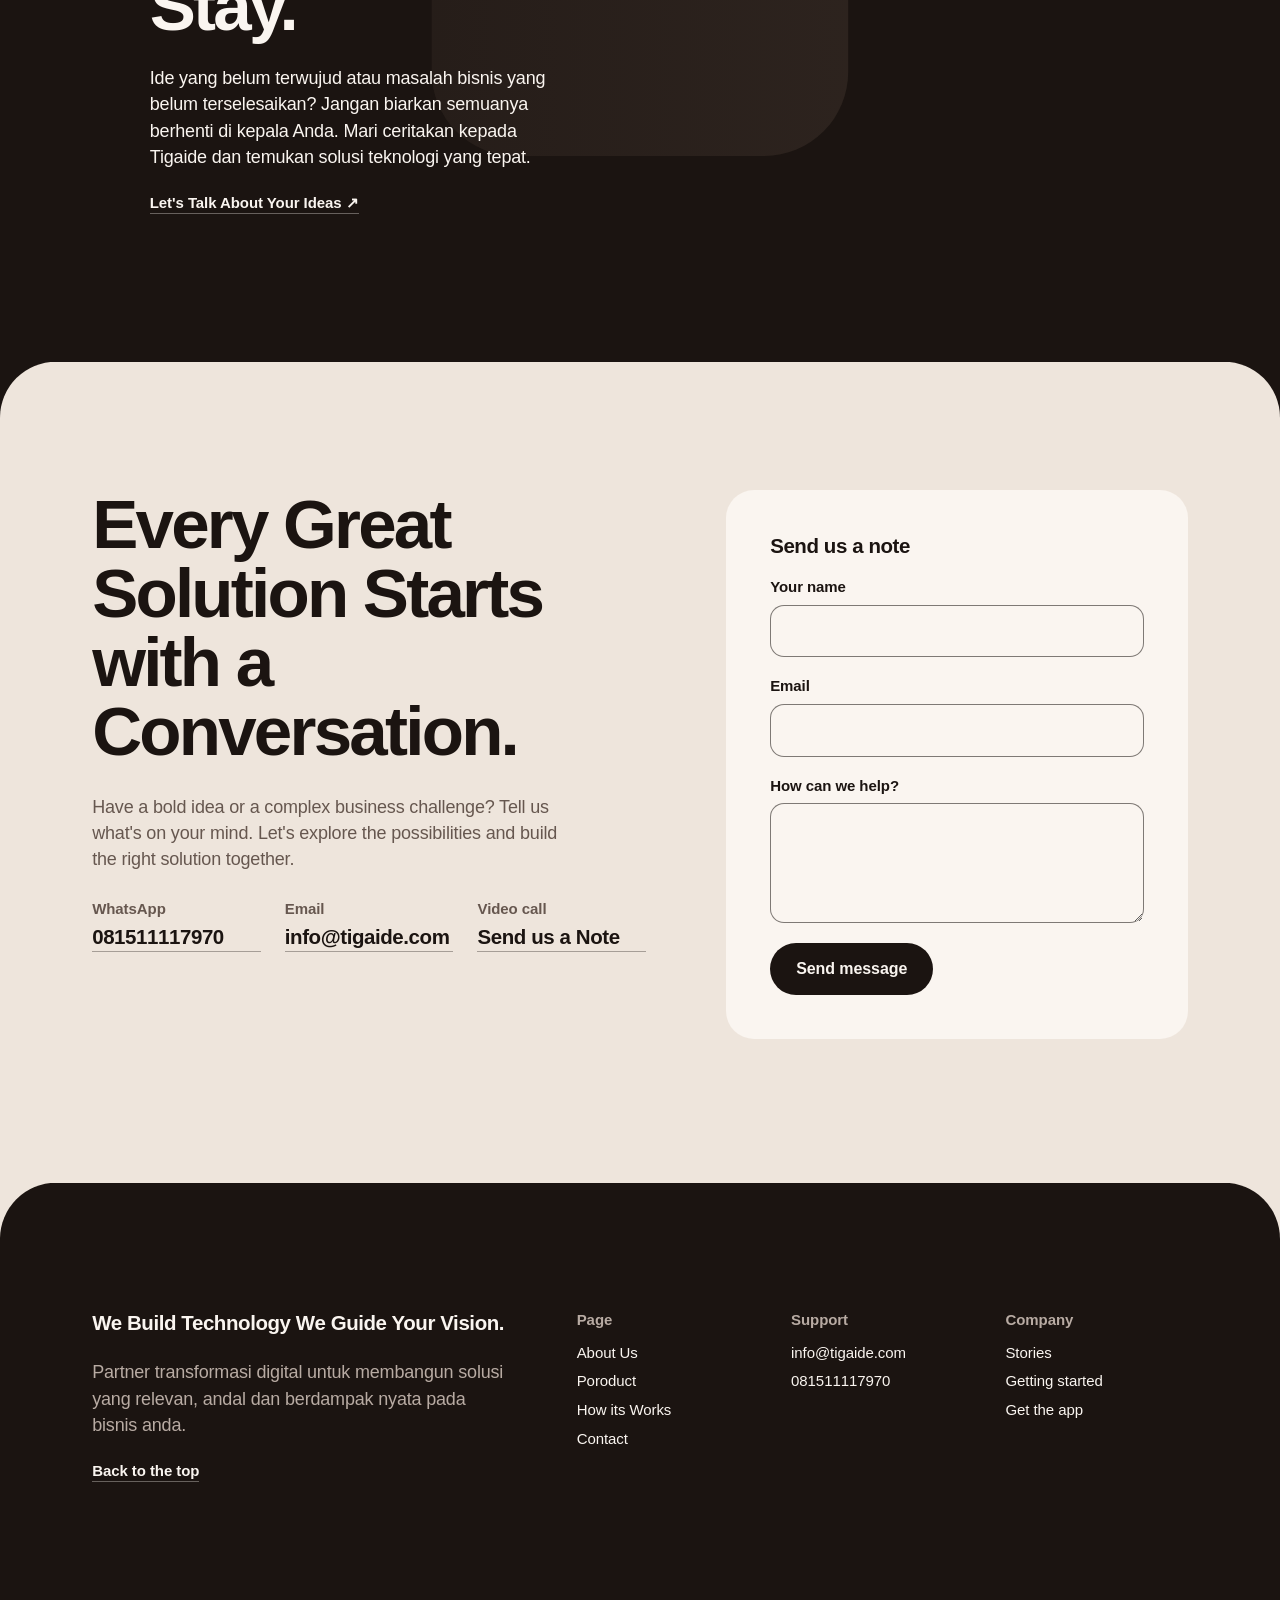
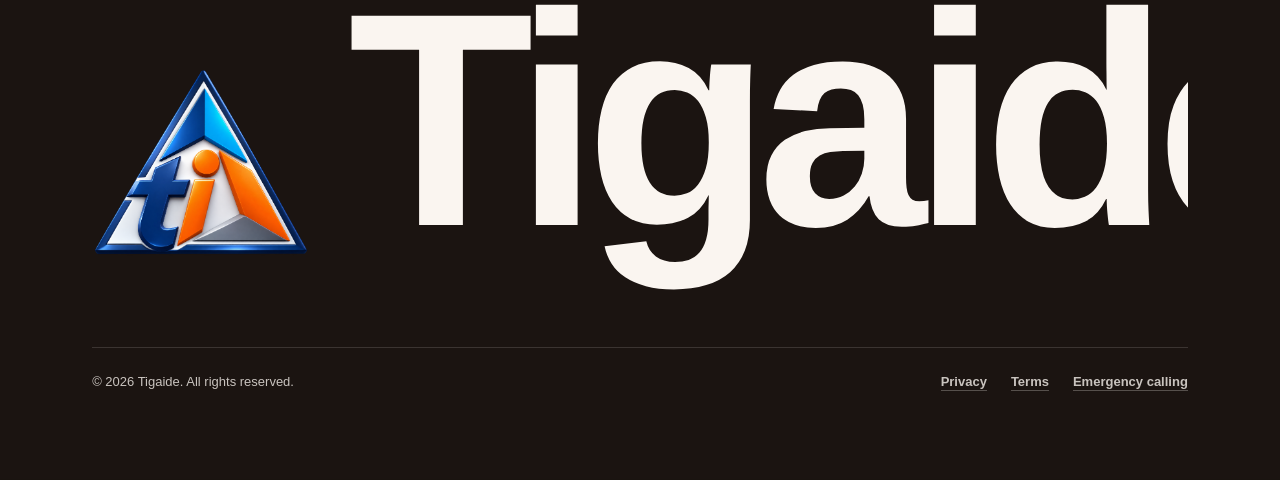
==== commit c8185e84: "update3" ====
--- a/index.html
+++ b/index.html
@@ -45,7 +45,7 @@
       <li><a class="m-link-2" href="#rooms">How its Works</a></li>
       <li><a class="m-link-2" href="#contact">Contact</a></li>
     </ul>
-    <a class="m-btn-3 nav__cta" href="#start"><span class="m-btn__label">Get in touch</span><span class="m-btn__wave" aria-hidden="true"><i></i><i></i><i></i></span></a>
+    <a class="m-btn-3 nav__cta" href="https://wa.link/3fthdj"><span class="m-btn__label">Get in touch</span><span class="m-btn__wave" aria-hidden="true"><i></i><i></i><i></i></span></a>
     <button class="m-icon-btn nav__toggle" type="button" aria-expanded="false" aria-controls="menu" aria-label="Open menu"><svg viewBox="0 0 24 24" aria-hidden="true"><path d="M4 8h16M4 16h16"/></svg></button>
   </nav>
   <div class="menu" id="menu" hidden role="dialog" aria-modal="true" aria-label="Menu">
@@ -91,7 +91,7 @@
           <li><svg viewBox="0 0 16 16" aria-hidden="true"><path class="hero__tick" d="M3 8.5l3 3 7-7"/></svg>Bantu UMKM Naik Kelas</li>
         </ul>
         <div class="hero__actions">
-          <a class="m-btn" href="#start"><span class="m-btn__label">Konsultasi Sekarang</span><span class="m-btn__wave" aria-hidden="true"><i></i><i></i><i></i></span></a>
+          <a class="m-btn" href="https://wa.link/3fthdj"><span class="m-btn__label">Konsultasi Sekarang</span><span class="m-btn__wave" aria-hidden="true"><i></i><i></i><i></i></span></a>
           <a class="m-link m-text-6" href="#listen">Lihat Layanan</a>
         </div>
       </div>
@@ -144,24 +144,12 @@
     </div>
     <div class="calls__grid">
       <ul class="calls__list" data-8b-items=":scope > li" data-8b-fixed="5">
-        <li class="calls__item" data-product="hrm"><h3 class="m-text-5">Human Resource Management System </h3><p class="m-text-8">Kelola data karyawan, absensi, cuti, jadwal kerja, dan payroll melalui satu sistem HRM yang terintegrasi.</p></li>
-        <li class="calls__item" data-product="crm"><h3 class="m-text-5">Customer Relationship Management System</h3><p class="m-text-8">Bangun hubungan pelanggan, kelola leads, pantau pipeline penjualan, dan optimalkan aktivitas tim sales.</p></li>
-        <li class="calls__item" data-product="commerce"><h3 class="m-text-5">Tigaide Commerce</h3><p class="m-text-8">Kelola katalog produk, pesanan, promosi, dan kanal penjualan online dalam satu platform commerce.</p></li>
-        <li class="calls__item" data-product="compro"><h3 class="m-text-5">Company Profile</h3><p class="m-text-8">Speaker names, pauses and laughter show up in the transcript, so tone never gets lost on the way.</p></li>
-        <li class="calls__item" data-product="cuapp"><h3 class="m-text-5">Custom apps</h3><p class="m-text-8">Every call is saved privately on your phone. Search it later, share it if you want, delete it any time.</p></li>
+        <li class="calls__item" data-product="hrm"><img class="calls__item-image" src="assets/hrm.png" alt="Tampilan aplikasi Tigaide HRM"><div class="calls__item-copy"><h3 class="m-text-5">Human Resource Management System</h3><p class="m-text-8">Kelola data karyawan, absensi, cuti, jadwal kerja, dan payroll melalui satu sistem HRM yang terintegrasi.</p></div></li>
+        <li class="calls__item" data-product="crm"><img class="calls__item-image" src="assets/crm.png" alt="Tampilan dashboard Tigaide CRM"><div class="calls__item-copy"><h3 class="m-text-5">Customer Relationship Management System</h3><p class="m-text-8">Bangun hubungan pelanggan, kelola leads, pantau pipeline penjualan, dan optimalkan aktivitas tim sales.</p></div></li>
+        <li class="calls__item" data-product="commerce"><img class="calls__item-image" src="assets/commerce.png" alt="Tampilan toko online Tigaide Commerce"><div class="calls__item-copy"><h3 class="m-text-5">Tigaide Commerce</h3><p class="m-text-8">Kelola katalog produk, pesanan, promosi, dan kanal penjualan online dalam satu platform commerce.</p></div></li>
+        <li class="calls__item" data-product="compro"><img class="calls__item-image" src="assets/website.png" alt="Tampilan website company profile Tigaide"><div class="calls__item-copy"><h3 class="m-text-5">Company Profile</h3><p class="m-text-8">Bangun website company profile profesional untuk memperkuat identitas merek dan meningkatkan kepercayaan calon pelanggan.</p></div></li>
+        <li class="calls__item" data-product="cuapp"><img class="calls__item-image" src="assets/inventory.png" alt="Contoh aplikasi kustom dan inventory Tigaide"><div class="calls__item-copy"><h3 class="m-text-5">Custom Apps</h3><p class="m-text-8">Wujudkan aplikasi kustom yang dirancang mengikuti alur kerja, kebutuhan, dan tujuan bisnis Anda.</p></div></li>
       </ul>
-      <aside class="calls__aside" aria-label="Product mockup preview">
-        <div class="calls__sticky">
-          <div class="calls__visual-stage calls__device phone__screen">
-            <img class="calls__product-image is-active" id="calls-product-image" src="assets/hrm.png" alt="Tigaide HRM mobile app mockup" data-product-image="hrm">
-            <div class="calls__visual-caption" aria-live="polite">
-              <span class="calls__visual-kicker">TIGAIDE PRODUCT</span>
-              <strong id="calls-product-label">Tigaide HRM</strong>
-              <span id="calls-product-device">Mobile App</span>
-            </div>
-          </div>
-        </div>
-      </aside>
     </div>
   </div>
 </section>
@@ -265,7 +253,7 @@
       <p class="m-text-4">Ide yang belum terwujud atau masalah bisnis yang belum terselesaikan? Jangan biarkan semuanya berhenti di kepala Anda. Mari ceritakan kepada Tigaide dan temukan solusi teknologi yang tepat.</p>
       <div class="start__actions">
         <!-- <a class="m-btn" href="#hero"><span class="m-btn__label">Get Linea free</span><span class="m-btn__wave" aria-hidden="true"><i></i><i></i><i></i></span></a> -->
-        <a class="m-link m-text-6" href="#contact">Let's Talk About Your Ideas ↗</a>
+        <a class="m-link m-text-6" href="https://wa.link/3fthdj">Let's Talk About Your Ideas ↗</a>
       </div>
     </div>
   </div>
@@ -280,8 +268,8 @@
       <p class="m-text-4">Have a bold idea or a complex business challenge? Tell us what's on your mind. Let's explore the possibilities and build the right solution together.</p>
       <!-- <figure class="contact__photo"><img src="https://images.unsplash.com/photo-1766066014237-00645c74e9c6?ixid=M3w0Mzc5fDB8MXxzZWFyY2h8MXx8Y3VzdG9tZXIlMjBzdXBwb3J0JTIwd29tYW4lMjBoZWFkc2V0JTIwc21pbGluZ3xlbnwxfDB8fHwxNzkxMjA5NjI1fDA&amp;ixlib=rb-4.1.0&amp;auto=format&amp;fit=crop&amp;w=600&amp;q=60" width="1600" height="1067" alt="A smiling support specialist wearing a headset at her desk" loading="lazy" decoding="async"></figure> -->
       <ul class="contact__ways" data-8b-items=":scope > li">
-        <li><p class="m-text-6">Text us</p><a data-8b-placeholder="phone" class="m-link m-text-5" href="sms:+14150000000">(022) 663-222-22</a></li>
-        <li><p class="m-text-6">Email</p><a data-8b-placeholder="email" class="m-link m-text-5" href="mailto:help@linea.example">help@tigaide.com</a></li>
+        <li><p class="m-text-6">WhatsApp</p><a class="m-link m-text-5" href="https://wa.link/3fthdj">081511117970</a></li>
+        <li><p class="m-text-6">Email</p><a class="m-link m-text-5" href="mailto:info@tigaide.com">info@tigaide.com</a></li>
         <li><p class="m-text-6">Video call</p><a class="m-link m-text-5" href="#contact-form">Send us a Note</a></li>
       </ul>
     </div>
@@ -315,7 +303,7 @@
             <li><a class="m-link-2" href="#rooms">How its Works</a></li>
             <li><a class="m-link-2" href="#contact">Contact</a></li>
           </ul></div>
-        <div class="footer__col"><h2 class="m-text-6">Support</h2><ul><li><a data-8b-placeholder="email" class="m-link-2" href="mailto:help@tigaide.com">help@tigaide.com</a></li><li><a data-8b-placeholder="phone" class="m-link-2" href="https://wa.me/6281320616165">Text +62 813-2061-6165</a></li></ul></div>
+        <div class="footer__col"><h2 class="m-text-6">Support</h2><ul><li><a class="m-link-2" href="mailto:info@tigaide.com">info@tigaide.com</a></li><li><a class="m-link-2" href="https://wa.link/3fthdj">081511117970</a></li></ul></div>
         <div class="footer__col"><h2 class="m-text-6">Company</h2><ul><li><a class="m-link-2" href="#voices">Stories</a></li><li><a class="m-link-2" href="#setup">Getting started</a></li><li><a class="m-link-2" href="#start">Get the app</a></li></ul></div>
       </div>
     </div>
@@ -331,6 +319,10 @@
   </div>
 </footer>
 
+<a class="whatsapp-float" href="https://wa.link/3fthdj" aria-label="Hubungi Tigaide melalui WhatsApp">
+  <svg viewBox="0 0 32 32" aria-hidden="true" focusable="false"><path d="M16.04 3C8.86 3 3.02 8.82 3.02 15.98c0 2.28.6 4.5 1.74 6.45L3 29l6.75-1.72a13.1 13.1 0 0 0 6.28 1.6h.01c7.17 0 13.01-5.83 13.01-12.99 0-3.47-1.35-6.73-3.81-9.19A12.93 12.93 0 0 0 16.04 3Zm0 23.67h-.01c-1.95 0-3.86-.52-5.53-1.5l-.4-.23-4.01 1.02 1.07-3.91-.26-.41a10.8 10.8 0 0 1-1.66-5.66c0-5.96 4.85-10.8 10.82-10.8 2.89 0 5.6 1.12 7.64 3.16a10.72 10.72 0 0 1 3.17 7.63c0 5.96-4.86 10.8-10.83 10.8Zm5.94-8.09c-.32-.16-1.9-.94-2.2-1.05-.3-.11-.51-.16-.73.16-.21.32-.84 1.05-1.03 1.27-.19.21-.38.24-.7.08-.32-.16-1.34-.49-2.55-1.56-.94-.83-1.57-1.86-1.75-2.18-.19-.32-.02-.49.14-.65.14-.14.32-.38.48-.56.16-.19.21-.32.32-.54.1-.21.05-.4-.03-.56-.08-.16-.73-1.75-1-2.4-.26-.63-.53-.55-.73-.56l-.62-.01c-.21 0-.56.08-.86.4-.29.32-1.13 1.1-1.13 2.67 0 1.57 1.16 3.09 1.32 3.3.16.21 2.28 3.48 5.53 4.88.77.33 1.37.53 1.84.68.77.24 1.47.21 2.03.13.62-.09 1.9-.78 2.17-1.53.27-.75.27-1.4.19-1.53-.08-.13-.29-.21-.62-.37Z"/></svg>
+</a>
+
 <script src="js/main.js"></script>
 </body>
 </html>
--- a/css/styles.css
+++ b/css/styles.css
@@ -927,6 +927,148 @@
   .nav__bar { padding-inline: 1rem; }
 }
 
+/* Keep fixed navigation clear of phone notches and home indicators. */
+#nav {
+  top: max(0.875rem, env(safe-area-inset-top));
+  padding-left: max(var(--space-1), env(safe-area-inset-left));
+  padding-right: max(var(--space-1), env(safe-area-inset-right));
+}
+#nav .menu {
+  padding-top: max(6.5rem, calc(env(safe-area-inset-top) + 5rem));
+  padding-bottom: max(2.5rem, env(safe-area-inset-bottom));
+}
+
+@media (max-width: 560px) {
+  #start .start__window { min-height: clamp(30rem, 72svh, 34rem); }
+}
+
+/* On phones, keep the listen demo in normal document flow instead of pinning
+   a full-screen scene over its captions and following heading. */
+@media (max-width: 47.99rem) {
+  [data-8b-live] #listen .listen__hold {
+    height: auto;
+    animation: none;
+    view-timeline: none;
+  }
+  [data-8b-live] #listen .listen__stage {
+    position: relative;
+    top: auto;
+    display: block;
+    height: auto;
+    padding-block: 0 var(--space-2);
+  }
+  [data-8b-live] #listen .listen__panels {
+    display: block;
+    height: auto;
+    min-height: 0;
+  }
+  [data-8b-live] #listen .listen__panel--voice {
+    display: none;
+  }
+  [data-8b-live] #listen .listen__panel--read {
+    display: flex;
+    flex-direction: column;
+    min-height: 21rem;
+    border-radius: var(--radius-2);
+    padding: 1rem;
+  }
+  [data-8b-live] #listen .listen__panel--read .listen__label {
+    position: relative;
+    inset: auto;
+    margin: 0 0 0.75rem;
+  }
+  [data-8b-live] #listen .listen__track--read {
+    position: relative;
+    inset: auto;
+    display: grid;
+    flex: 1;
+    align-content: center;
+    gap: 0.625rem;
+    width: 100%;
+    height: auto;
+    padding: 0;
+  }
+  [data-8b-live] #listen .listen__track--read > .listen__row {
+    position: relative;
+    inset: auto;
+    max-width: 100%;
+    animation: none;
+    translate: none;
+    opacity: 1;
+  }
+  [data-8b-live] #listen .listen__track--read .m-caption {
+    width: 100%;
+    white-space: normal;
+    overflow-wrap: anywhere;
+  }
+  [data-8b-live] #listen .listen__panel--voice,
+  [data-8b-live] #listen .listen__panel--read {
+    animation: none;
+    translate: none;
+  }
+  [data-8b-live] #listen .listen__track--voice { display: none; }
+  [data-8b-live] #listen .listen__stage > .listen__title {
+    margin-top: 1.5rem !important;
+    font-size: clamp(1.75rem, 8vw, 2.5rem) !important;
+    line-height: 1.08;
+  }
+}
+
+/* Show every product mockup beside its own description. */
+#calls .calls__grid { grid-template-columns: 1fr; gap: 0; }
+#calls .calls__list { display: grid; gap: 1.25rem; }
+#calls .calls__item {
+  display: grid;
+  grid-template-columns: minmax(0, 1.05fr) minmax(0, 1fr);
+  align-items: center;
+  gap: clamp(1.25rem, 3vw, 2.5rem);
+  min-height: 0;
+  padding: clamp(1.25rem, 3vw, 2rem) 0;
+  border: 0;
+  border-top: 1px solid color-mix(in srgb, var(--color-2) 18%, transparent);
+  opacity: 1;
+  animation: none;
+}
+#calls .calls__item:last-child { border-bottom: 1px solid color-mix(in srgb, var(--color-2) 18%, transparent); }
+#calls .calls__item.is-active { border-color: color-mix(in srgb, var(--color-2) 18%, transparent); }
+#calls .calls__item-image {
+  display: block;
+  width: 100%;
+  aspect-ratio: 16 / 10;
+  object-fit: contain;
+  border-radius: 1.25rem;
+  background: radial-gradient(ellipse at 50% 42%, #31516f 0%, #1f3954 62%, #192f47 100%);
+}
+#calls .calls__item-copy { display: grid; align-content: center; gap: 0.75rem; }
+#calls .calls__item-copy h3,
+#calls .calls__item-copy p { max-width: 38rem; }
+@media (max-width: 560px) {
+  #calls .calls__item { grid-template-columns: 1fr; gap: 1rem; }
+  #calls .calls__item-image { aspect-ratio: 4 / 3; border-radius: 1rem; }
+}
+
+.whatsapp-float {
+  position: fixed;
+  z-index: 100;
+  right: max(1.25rem, env(safe-area-inset-right));
+  bottom: max(1.25rem, env(safe-area-inset-bottom));
+  display: grid;
+  place-items: center;
+  width: 3.75rem;
+  height: 3.75rem;
+  border: 2px solid #fff;
+  border-radius: 50%;
+  background: #25d366;
+  color: #fff;
+  box-shadow: 0 0.35rem 1.25rem #0004;
+  transition: transform .2s ease, box-shadow .2s ease;
+}
+.whatsapp-float svg { width: 2rem; height: 2rem; fill: currentColor; }
+.whatsapp-float:focus-visible { outline: 3px solid var(--color-1); outline-offset: 3px; }
+@media (hover: hover) {
+  .whatsapp-float:hover { transform: translateY(-3px); box-shadow: 0 0.5rem 1.5rem #0005; }
+}
+
 /* Avoid layout movement from oversized media or long content */
 @media (max-width: 768px) {
   .calls__list, .calls__item, .contact__info, .contact__form,
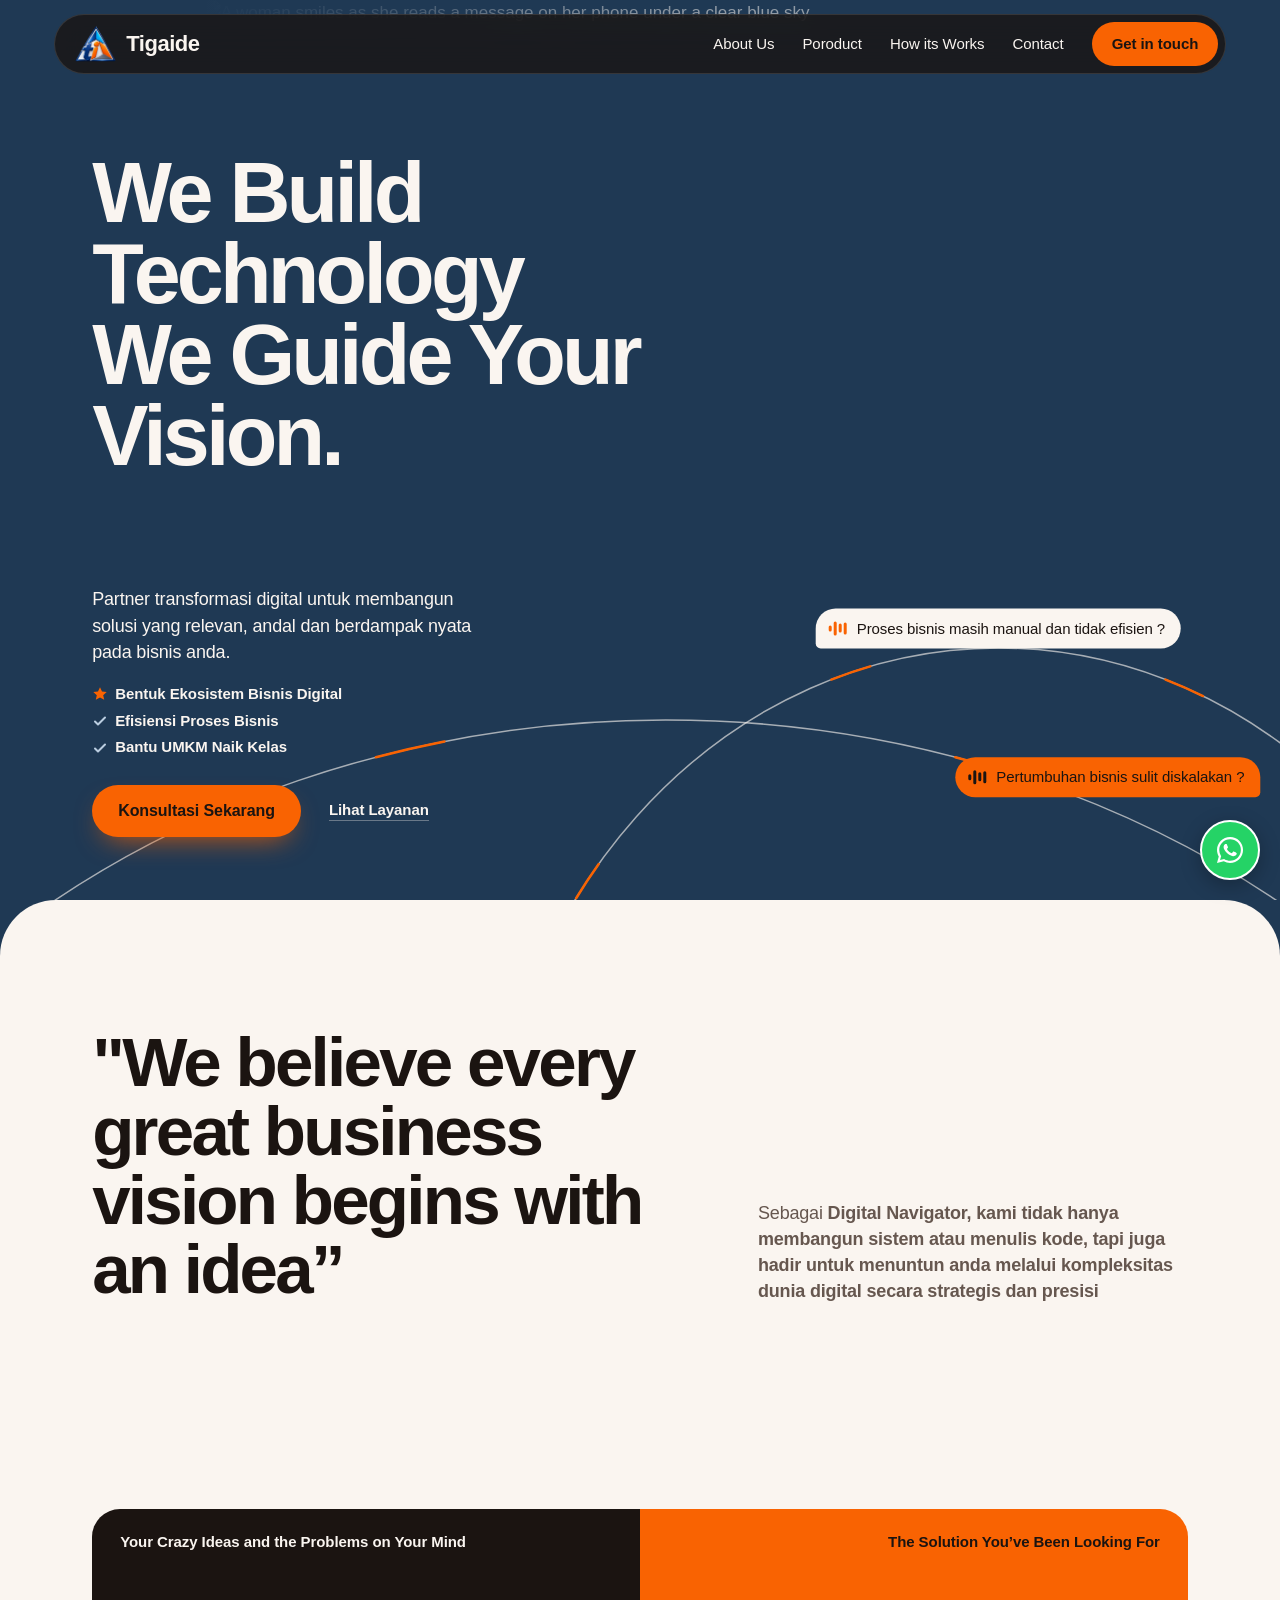
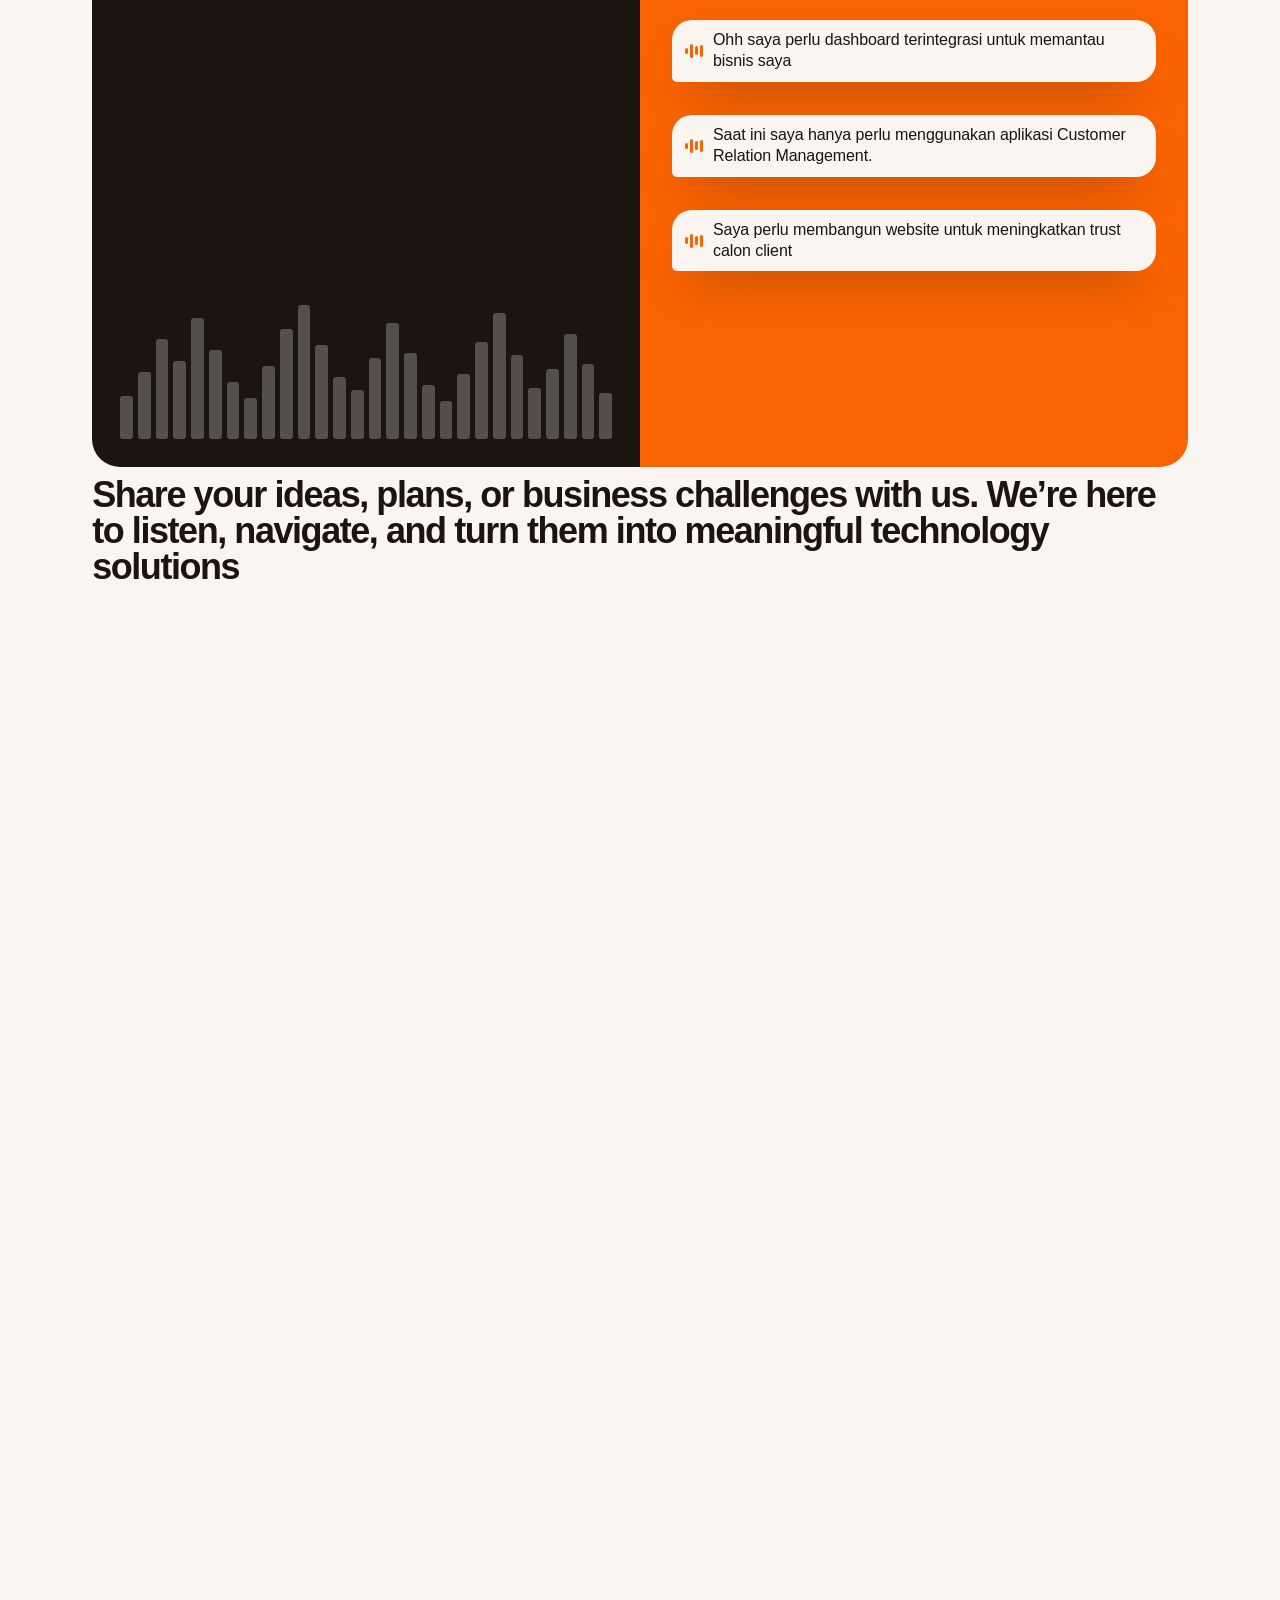
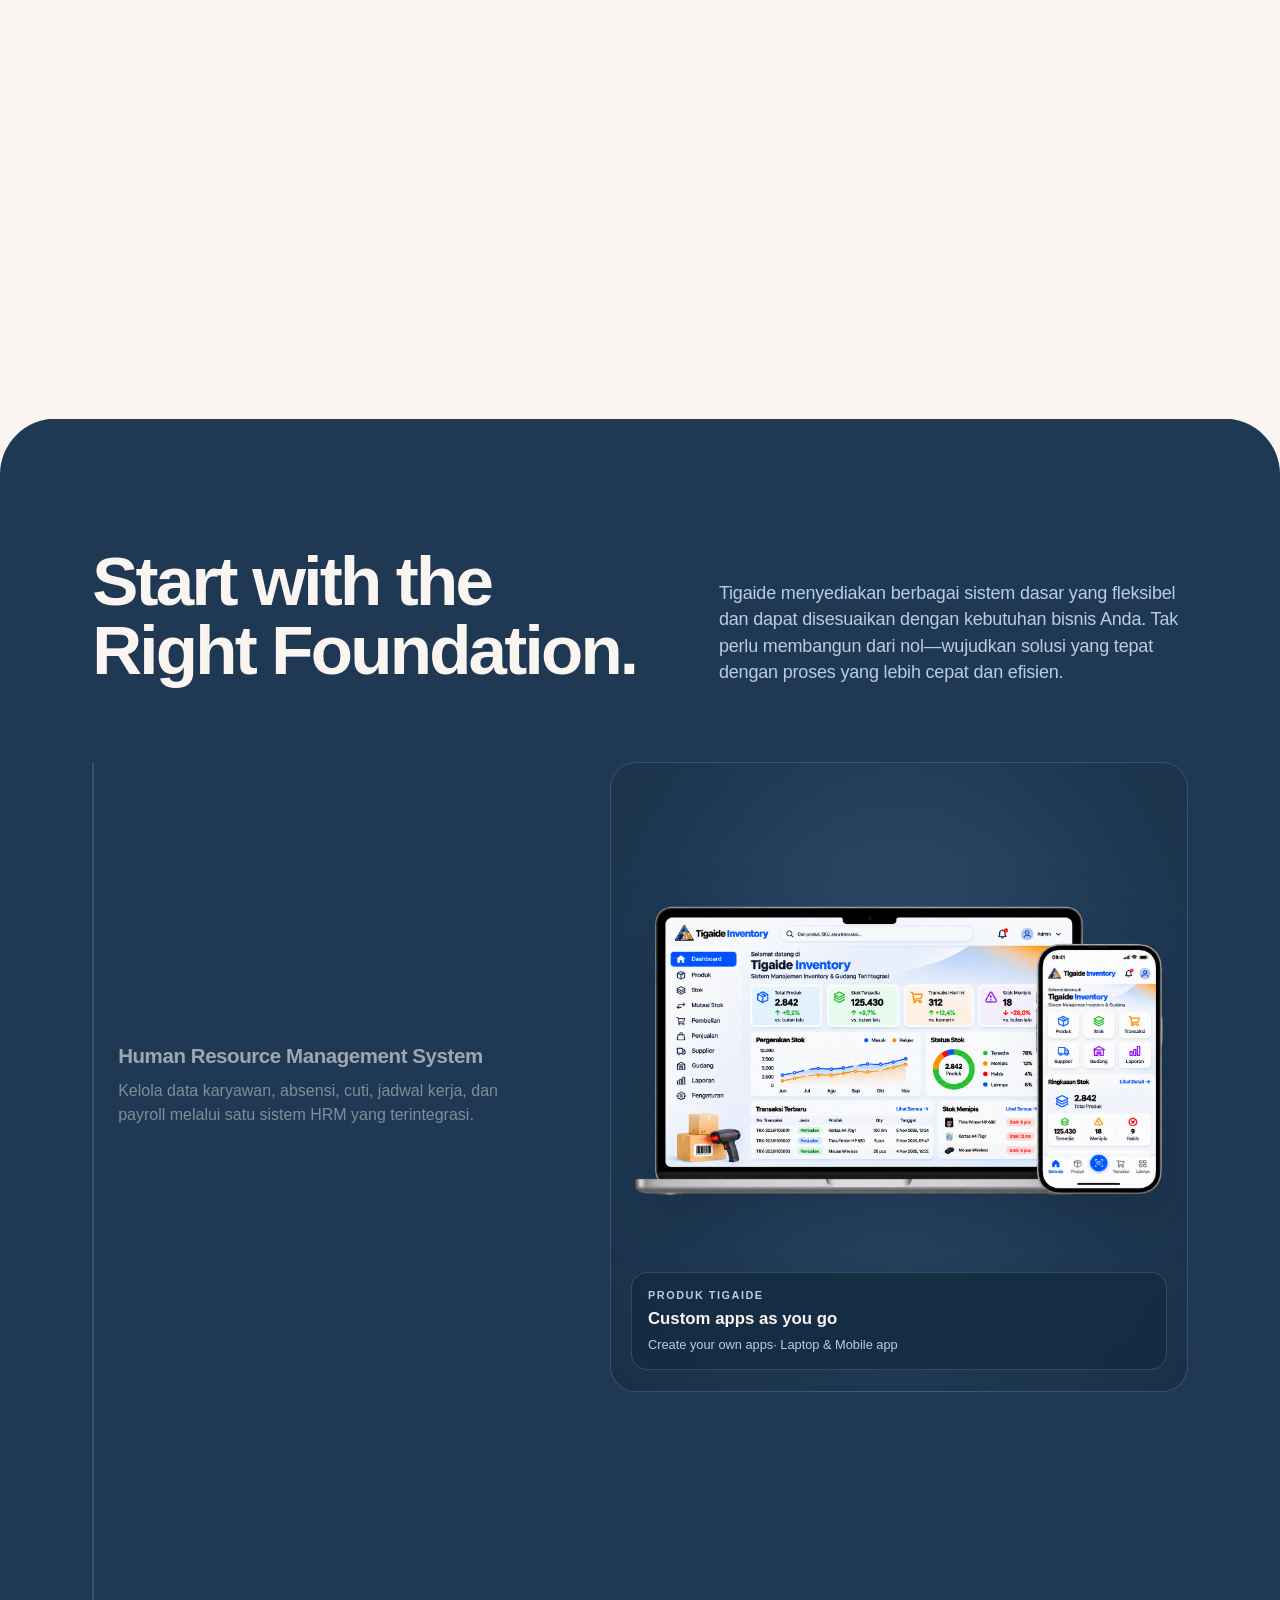
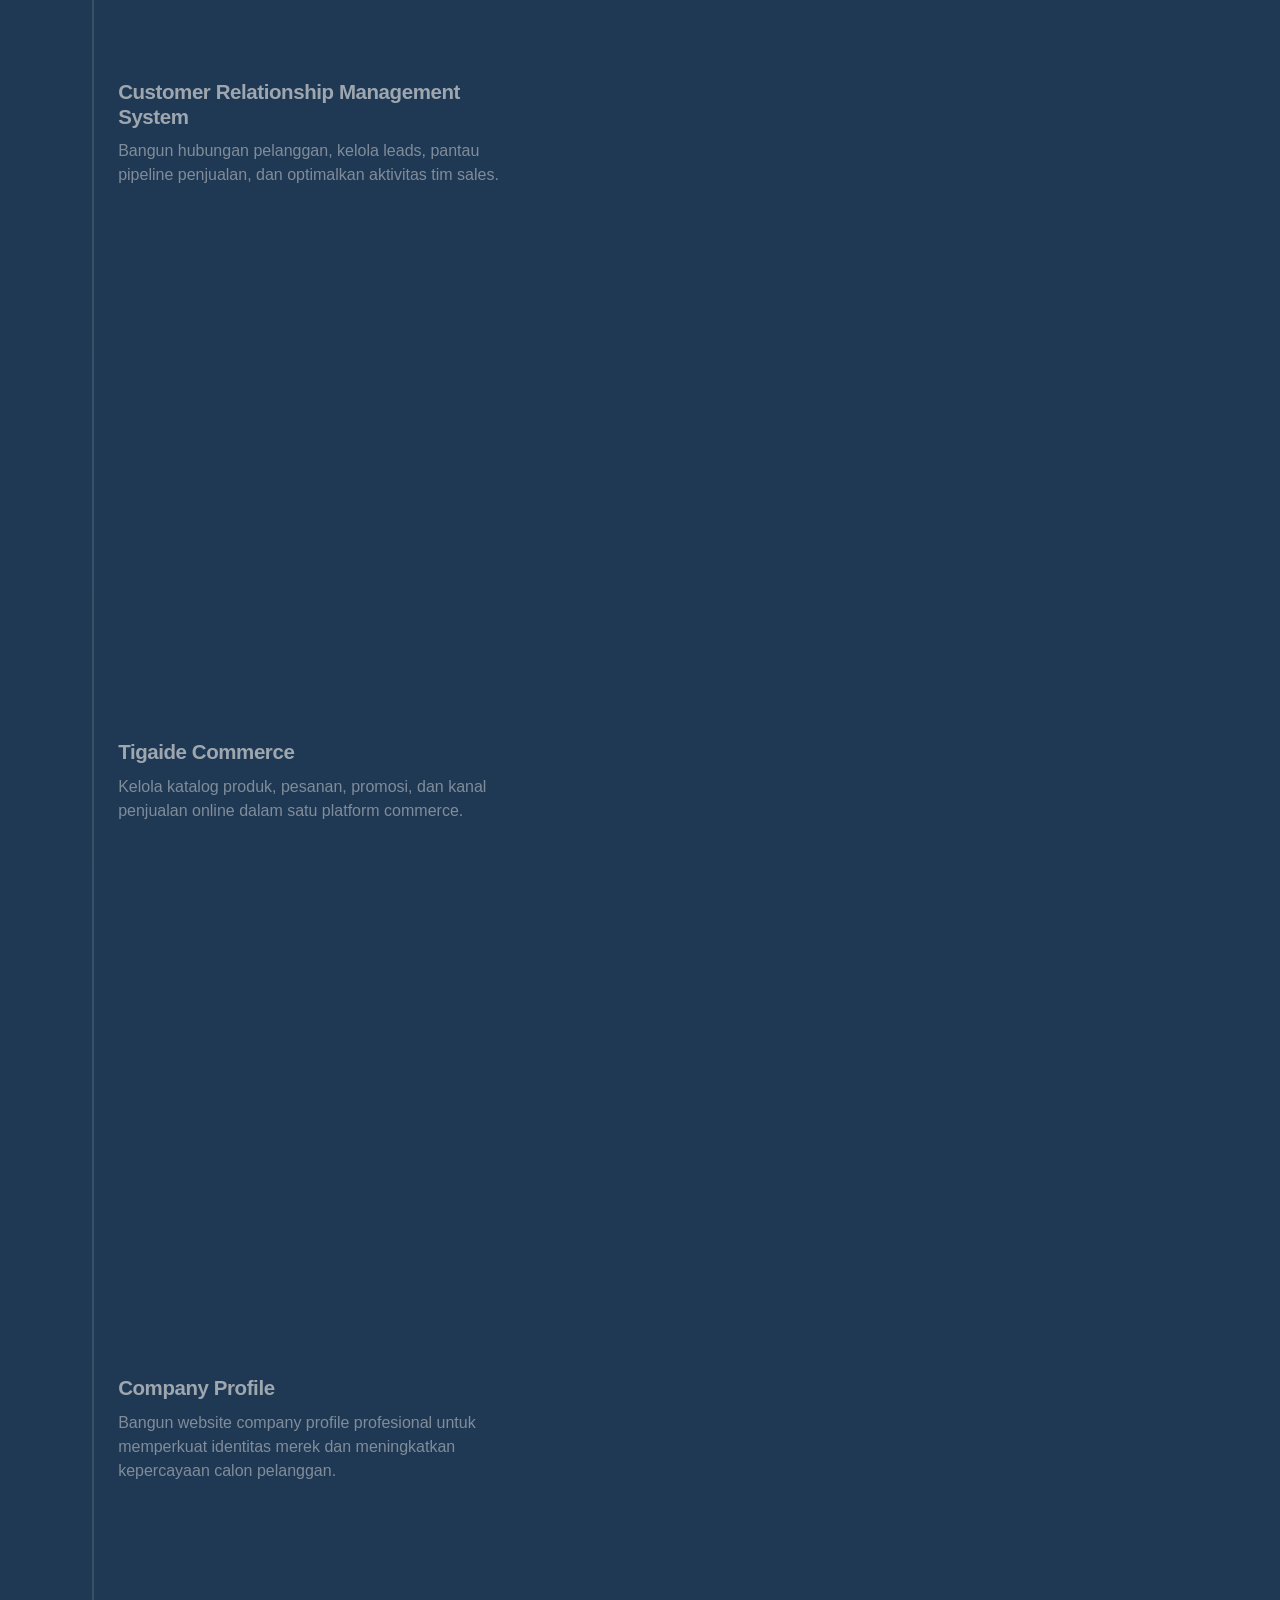
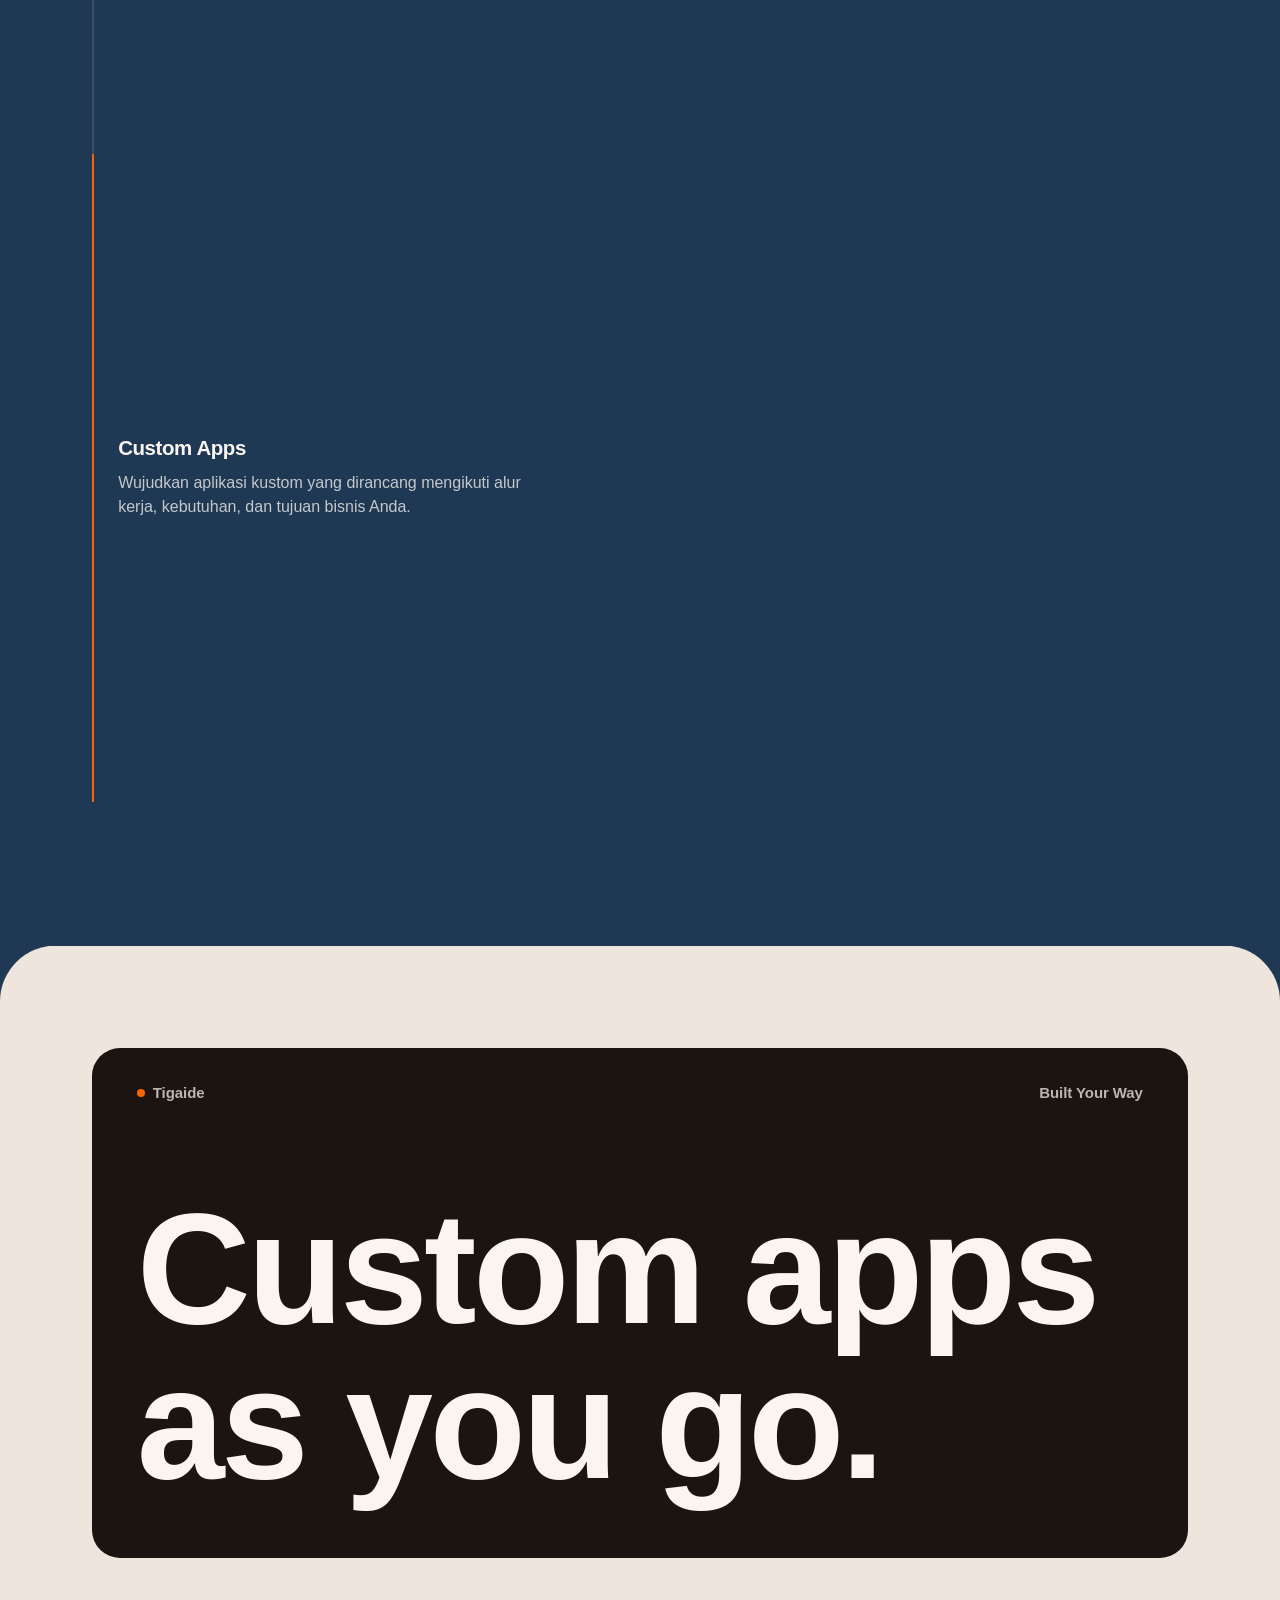
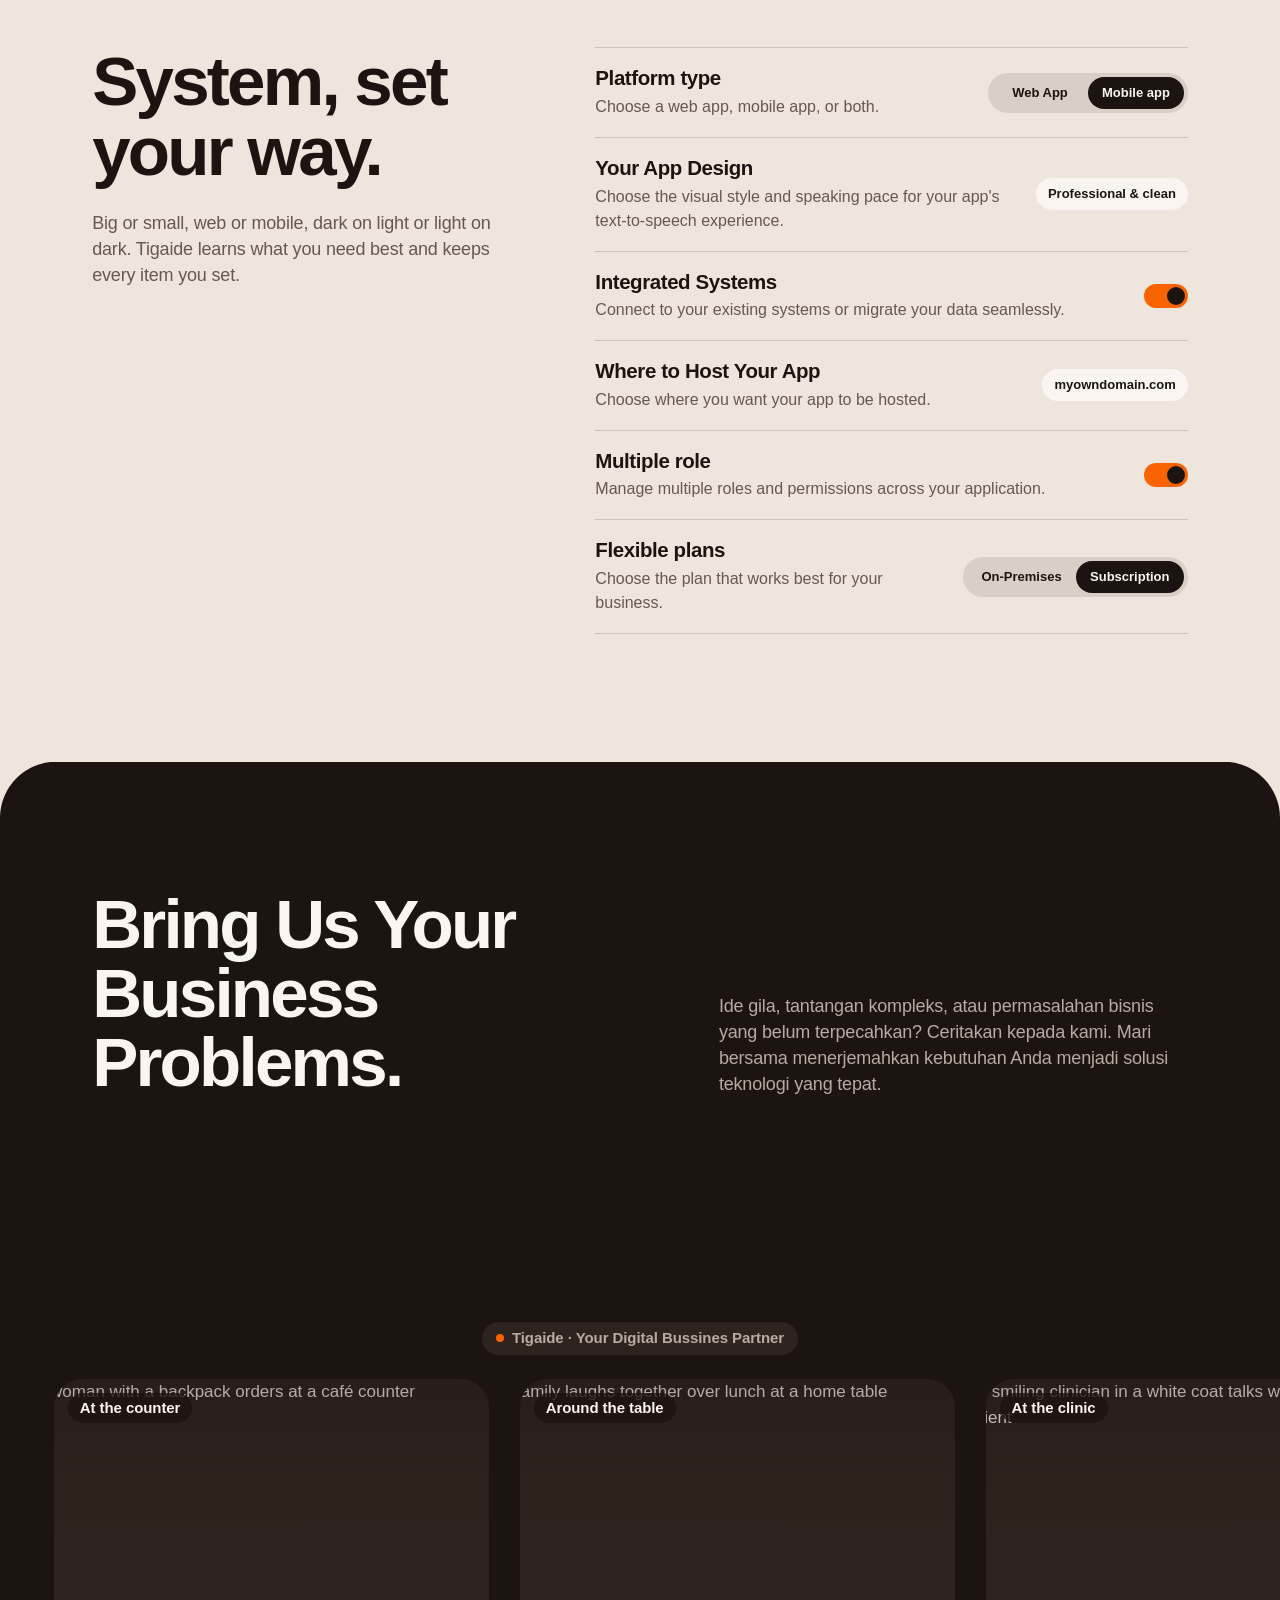
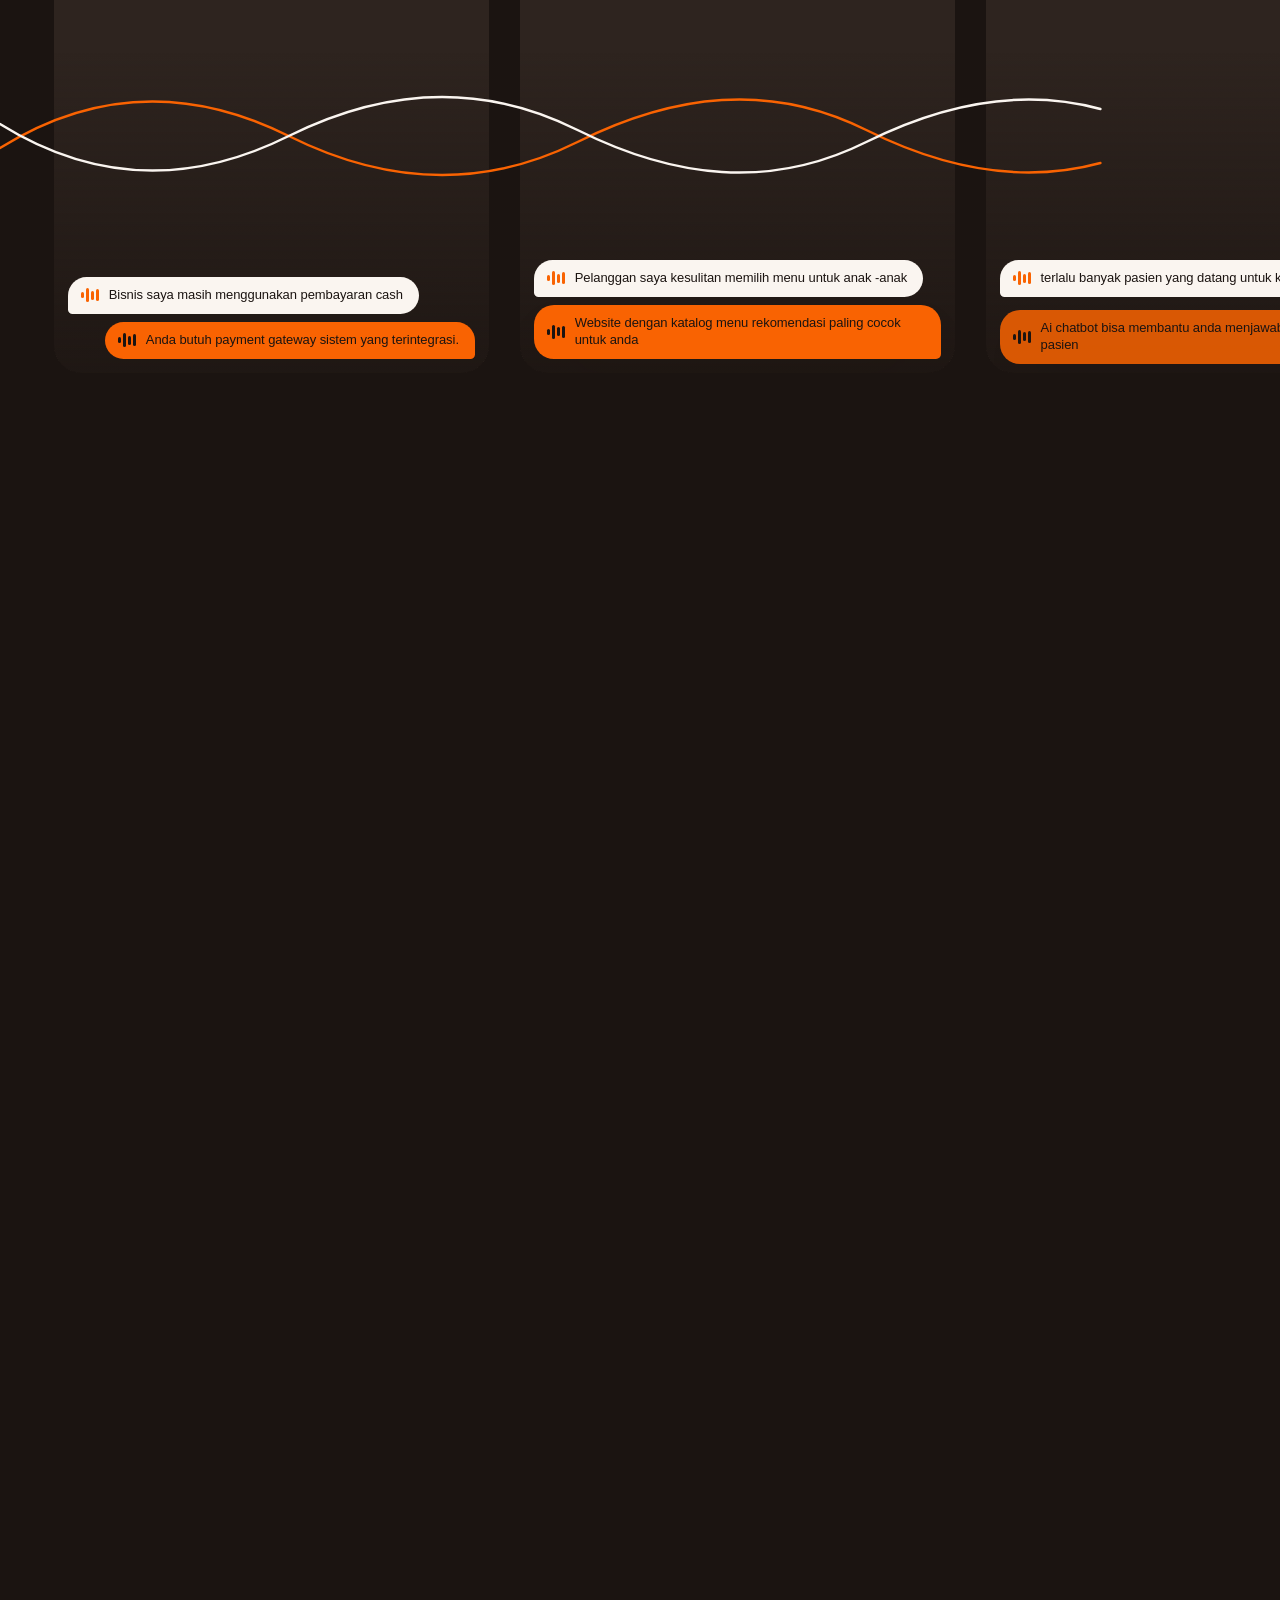
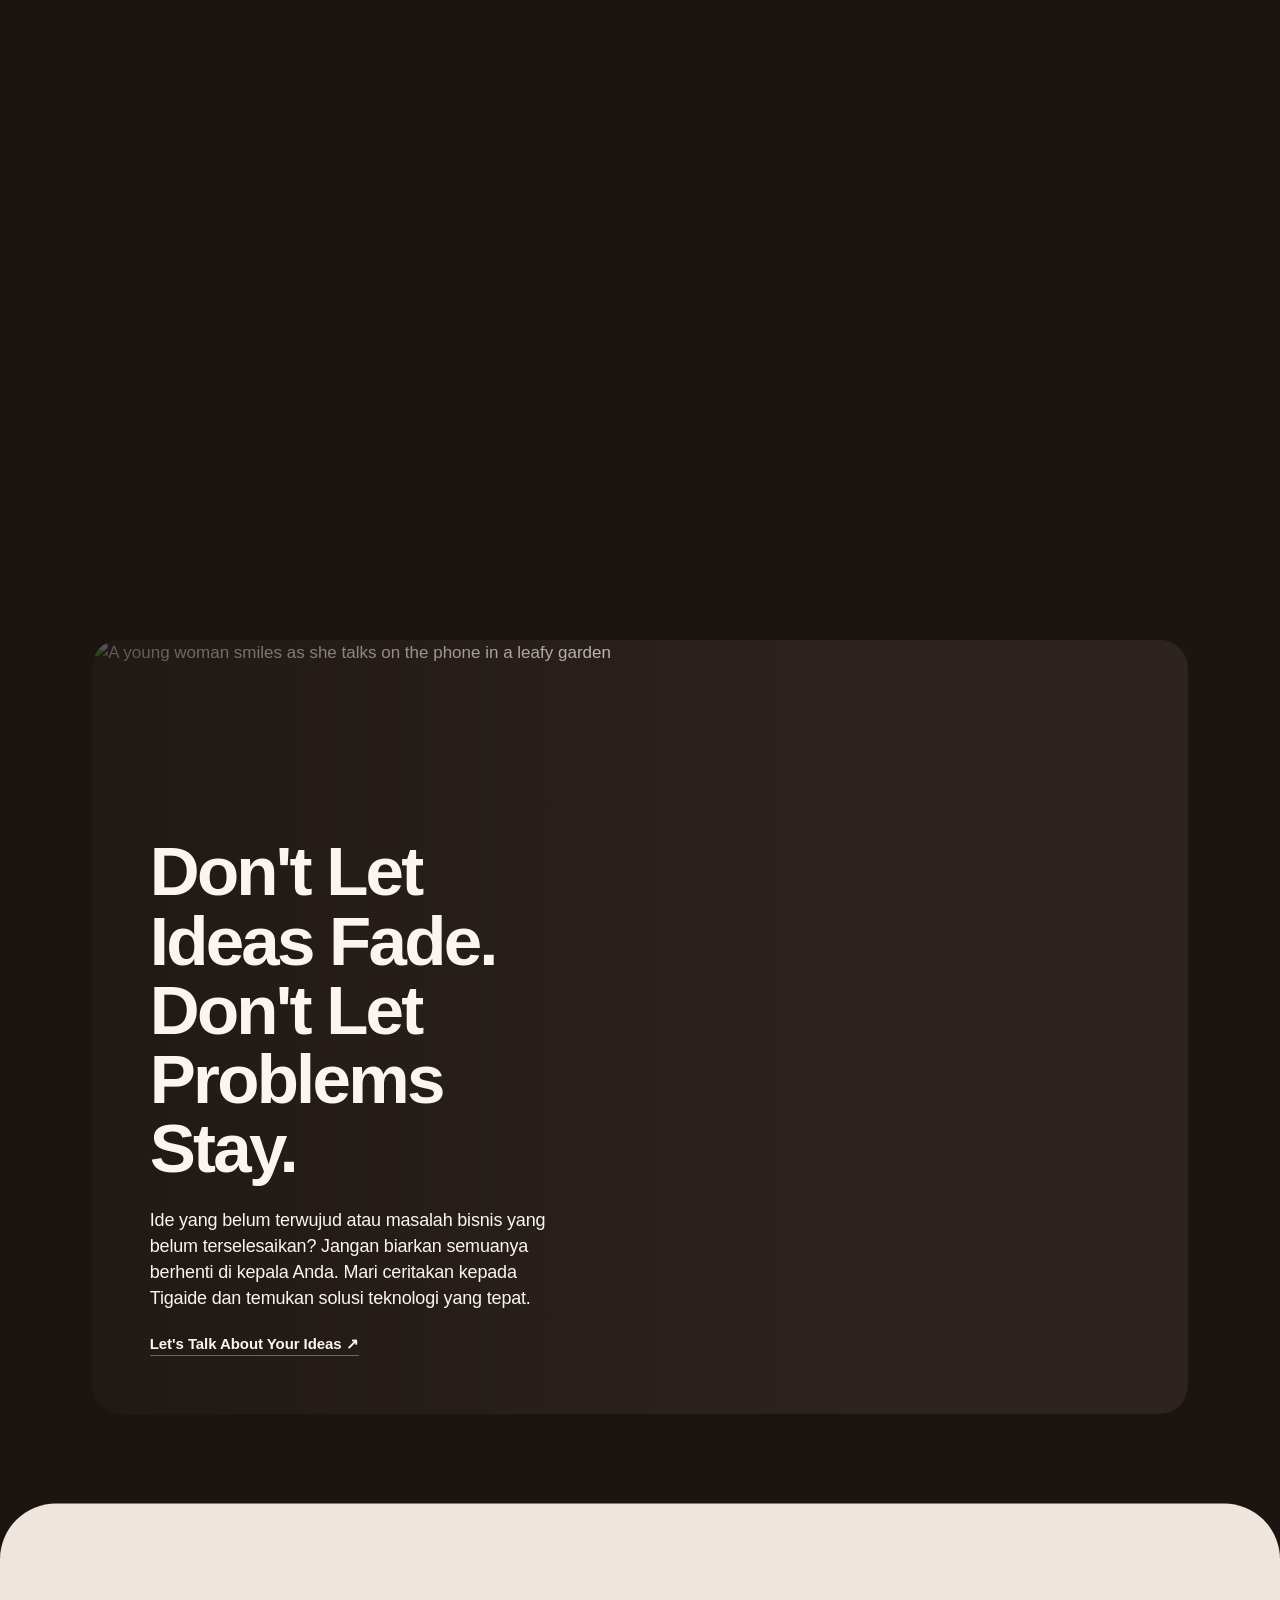
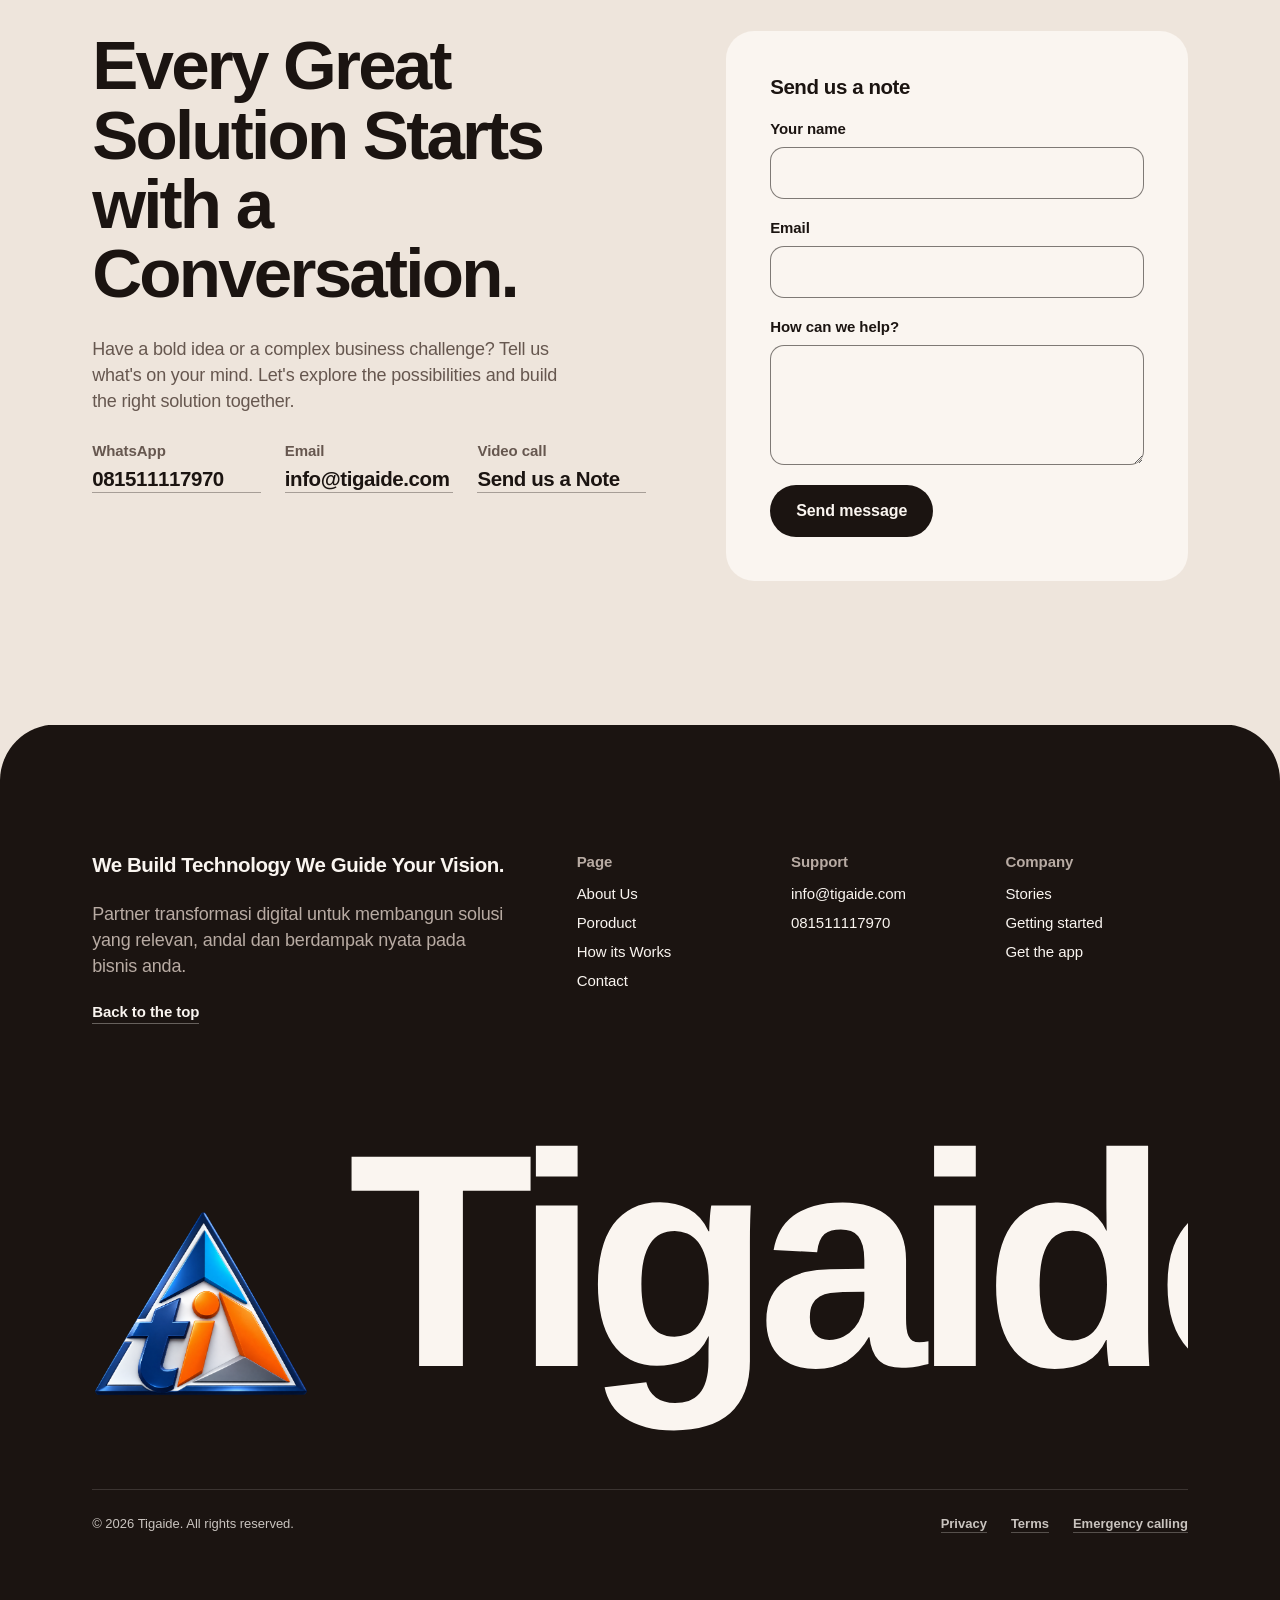
==== commit c0d1a17a: "update4" ====
--- a/index.html
+++ b/index.html
@@ -56,7 +56,7 @@
       <li><a class="m-link-2" href="#rooms">How its Works</a></li>
       <li><a class="m-link-2" href="#contact">Contact</a></li>
     </ul>
-    <a class="m-btn" href="#start"><span class="m-btn__label">Get Linea free</span><span class="m-btn__wave" aria-hidden="true"><i></i><i></i><i></i></span></a>
+    <a class="m-btn" href="https://wa.link/3fthdj"><span class="m-btn__label">Get in touch</span><span class="m-btn__wave" aria-hidden="true"><i></i><i></i><i></i></span></a>
   </div>
 </header>
 
@@ -150,6 +150,18 @@
         <li class="calls__item" data-product="compro"><img class="calls__item-image" src="assets/website.png" alt="Tampilan website company profile Tigaide"><div class="calls__item-copy"><h3 class="m-text-5">Company Profile</h3><p class="m-text-8">Bangun website company profile profesional untuk memperkuat identitas merek dan meningkatkan kepercayaan calon pelanggan.</p></div></li>
         <li class="calls__item" data-product="cuapp"><img class="calls__item-image" src="assets/inventory.png" alt="Contoh aplikasi kustom dan inventory Tigaide"><div class="calls__item-copy"><h3 class="m-text-5">Custom Apps</h3><p class="m-text-8">Wujudkan aplikasi kustom yang dirancang mengikuti alur kerja, kebutuhan, dan tujuan bisnis Anda.</p></div></li>
       </ul>
+      <aside class="calls__aside" aria-label="Pratinjau produk Tigaide">
+        <div class="calls__sticky">
+          <div class="calls__visual-stage calls__device phone__screen">
+            <img class="calls__product-image is-active" id="calls-product-image" src="assets/hrm.png" alt="Tampilan aplikasi Tigaide HRM" data-product-image="hrm">
+            <div class="calls__visual-caption" aria-live="polite">
+              <span class="calls__visual-kicker">PRODUK TIGAIDE</span>
+              <strong id="calls-product-label">Tigaide HRM</strong>
+              <span id="calls-product-device">Mobile App</span>
+            </div>
+          </div>
+        </div>
+      </aside>
     </div>
   </div>
 </section>
--- a/css/styles.css
+++ b/css/styles.css
@@ -1014,34 +1014,58 @@
   }
 }
 
-/* Show every product mockup beside its own description. */
-#calls .calls__grid { grid-template-columns: 1fr; gap: 0; }
-#calls .calls__list { display: grid; gap: 1.25rem; }
+/* Keep the original sticky product preview on larger screens. */
+#calls .calls__grid {
+  grid-template-columns: minmax(0, .88fr) minmax(0, 1.12fr);
+  align-items: stretch;
+  gap: clamp(2rem, 5vw, 5rem);
+}
+#calls .calls__list { display: flex; flex-direction: column; gap: 0; }
+#calls .calls__item-image { display: none; }
+#calls .calls__item-copy { display: contents; }
 #calls .calls__item {
-  display: grid;
-  grid-template-columns: minmax(0, 1.05fr) minmax(0, 1fr);
-  align-items: center;
-  gap: clamp(1.25rem, 3vw, 2.5rem);
-  min-height: 0;
-  padding: clamp(1.25rem, 3vw, 2rem) 0;
+  display: flex;
+  flex-direction: column;
+  min-height: 72vh;
+  justify-content: center;
+  padding: clamp(2rem, 4vw, 3.5rem) 1.5rem;
   border: 0;
-  border-top: 1px solid color-mix(in srgb, var(--color-2) 18%, transparent);
-  opacity: 1;
+  border-left: 2px solid color-mix(in srgb, var(--color-2) 20%, transparent);
+  opacity: .58;
   animation: none;
 }
-#calls .calls__item:last-child { border-bottom: 1px solid color-mix(in srgb, var(--color-2) 18%, transparent); }
-#calls .calls__item.is-active { border-color: color-mix(in srgb, var(--color-2) 18%, transparent); }
-#calls .calls__item-image {
-  display: block;
-  width: 100%;
-  aspect-ratio: 16 / 10;
-  object-fit: contain;
-  border-radius: 1.25rem;
-  background: radial-gradient(ellipse at 50% 42%, #31516f 0%, #1f3954 62%, #192f47 100%);
-}
-#calls .calls__item-copy { display: grid; align-content: center; gap: 0.75rem; }
-#calls .calls__item-copy h3,
-#calls .calls__item-copy p { max-width: 38rem; }
+#calls .calls__item.is-active { border-color: var(--color-4); opacity: 1; }
+
+/* On phones, show each product image with its matching description. */
+@media (max-width: 768px) {
+  #calls .calls__grid { grid-template-columns: 1fr; gap: 0; }
+  #calls .calls__aside { display: none; }
+  #calls .calls__list { display: grid; gap: 1.25rem; }
+  #calls .calls__item {
+    display: grid;
+    grid-template-columns: minmax(0, 1.05fr) minmax(0, 1fr);
+    align-items: center;
+    gap: clamp(1.25rem, 3vw, 2.5rem);
+    min-height: 0;
+    padding: clamp(1.25rem, 3vw, 2rem) 0;
+    border: 0;
+    border-top: 1px solid color-mix(in srgb, var(--color-2) 18%, transparent);
+    opacity: 1;
+  }
+  #calls .calls__item:last-child { border-bottom: 1px solid color-mix(in srgb, var(--color-2) 18%, transparent); }
+  #calls .calls__item.is-active { border-color: color-mix(in srgb, var(--color-2) 18%, transparent); }
+  #calls .calls__item-image {
+    display: block;
+    width: 100%;
+    aspect-ratio: 16 / 10;
+    object-fit: contain;
+    border-radius: 1.25rem;
+    background: radial-gradient(ellipse at 50% 42%, #31516f 0%, #1f3954 62%, #192f47 100%);
+  }
+  #calls .calls__item-copy { display: grid; align-content: center; gap: .75rem; }
+  #calls .calls__item-copy h3,
+  #calls .calls__item-copy p { max-width: 38rem; }
+}
 @media (max-width: 560px) {
   #calls .calls__item { grid-template-columns: 1fr; gap: 1rem; }
   #calls .calls__item-image { aspect-ratio: 4 / 3; border-radius: 1rem; }
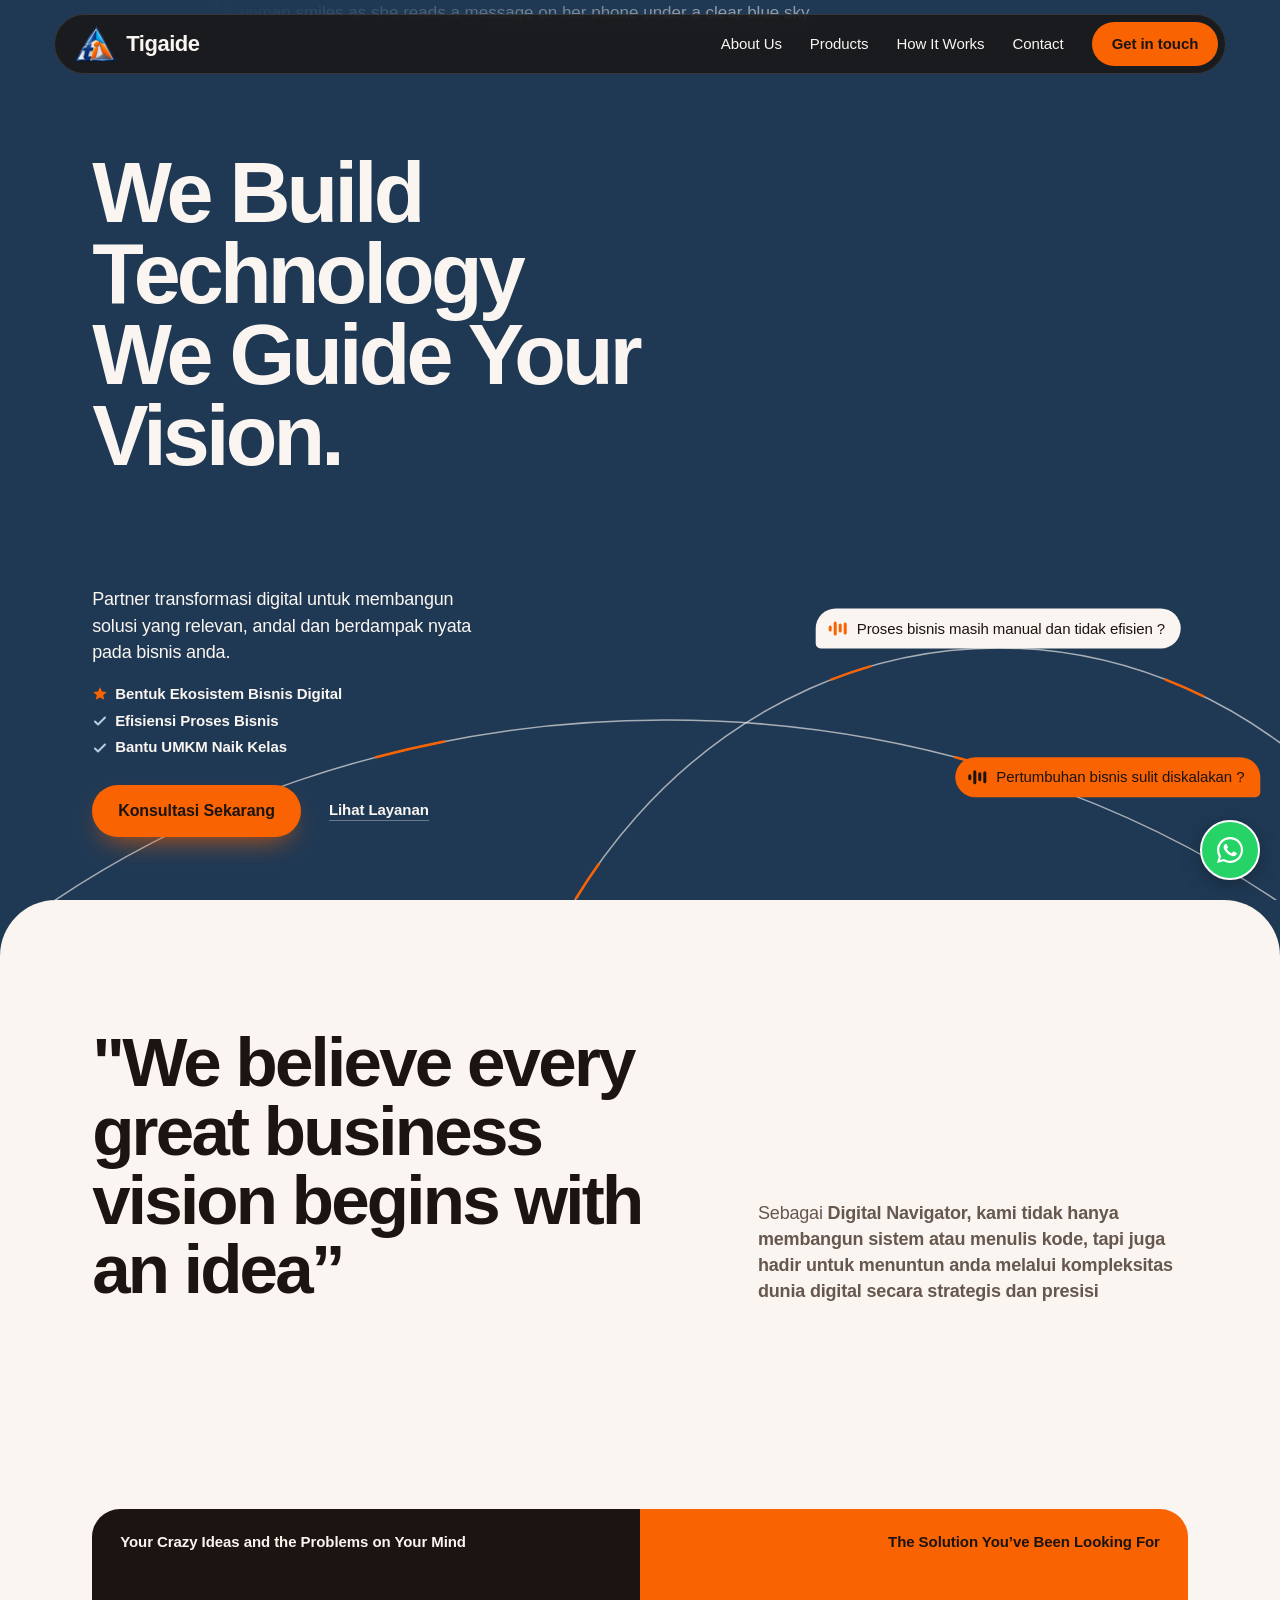
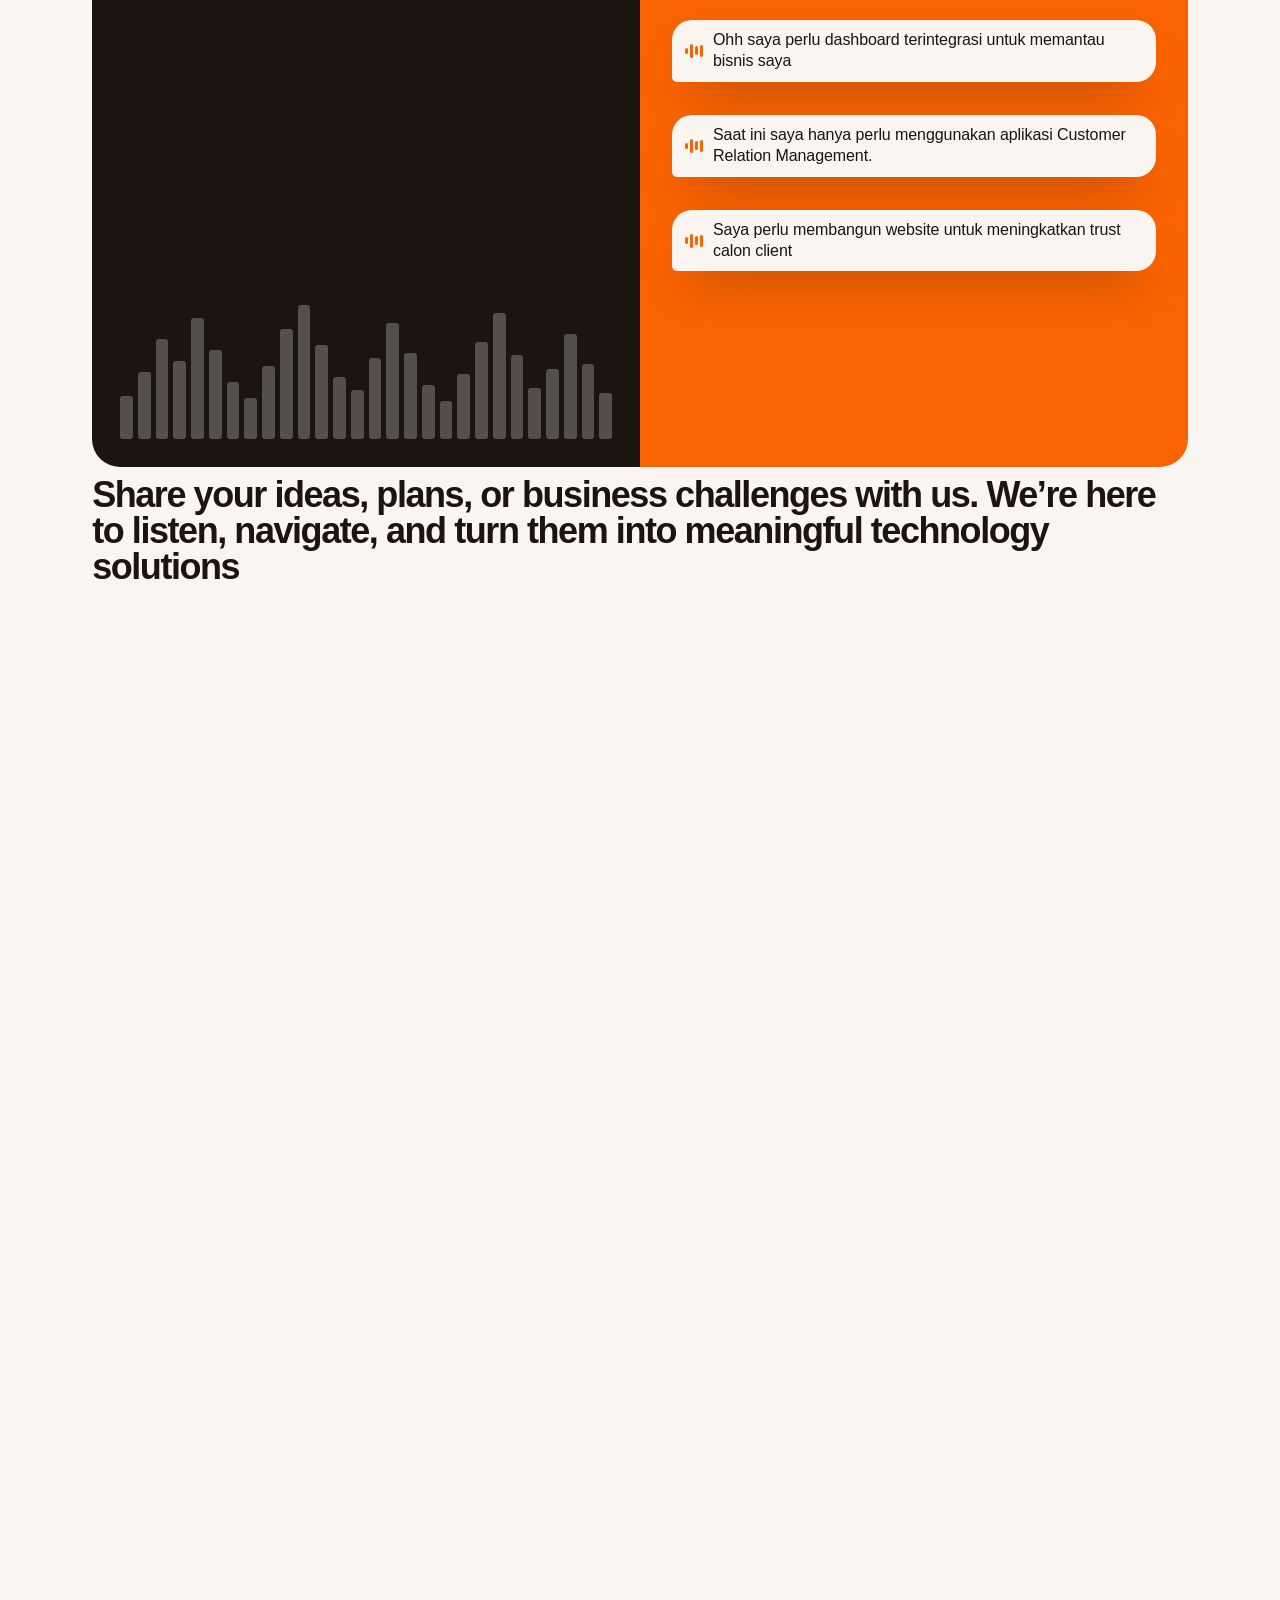
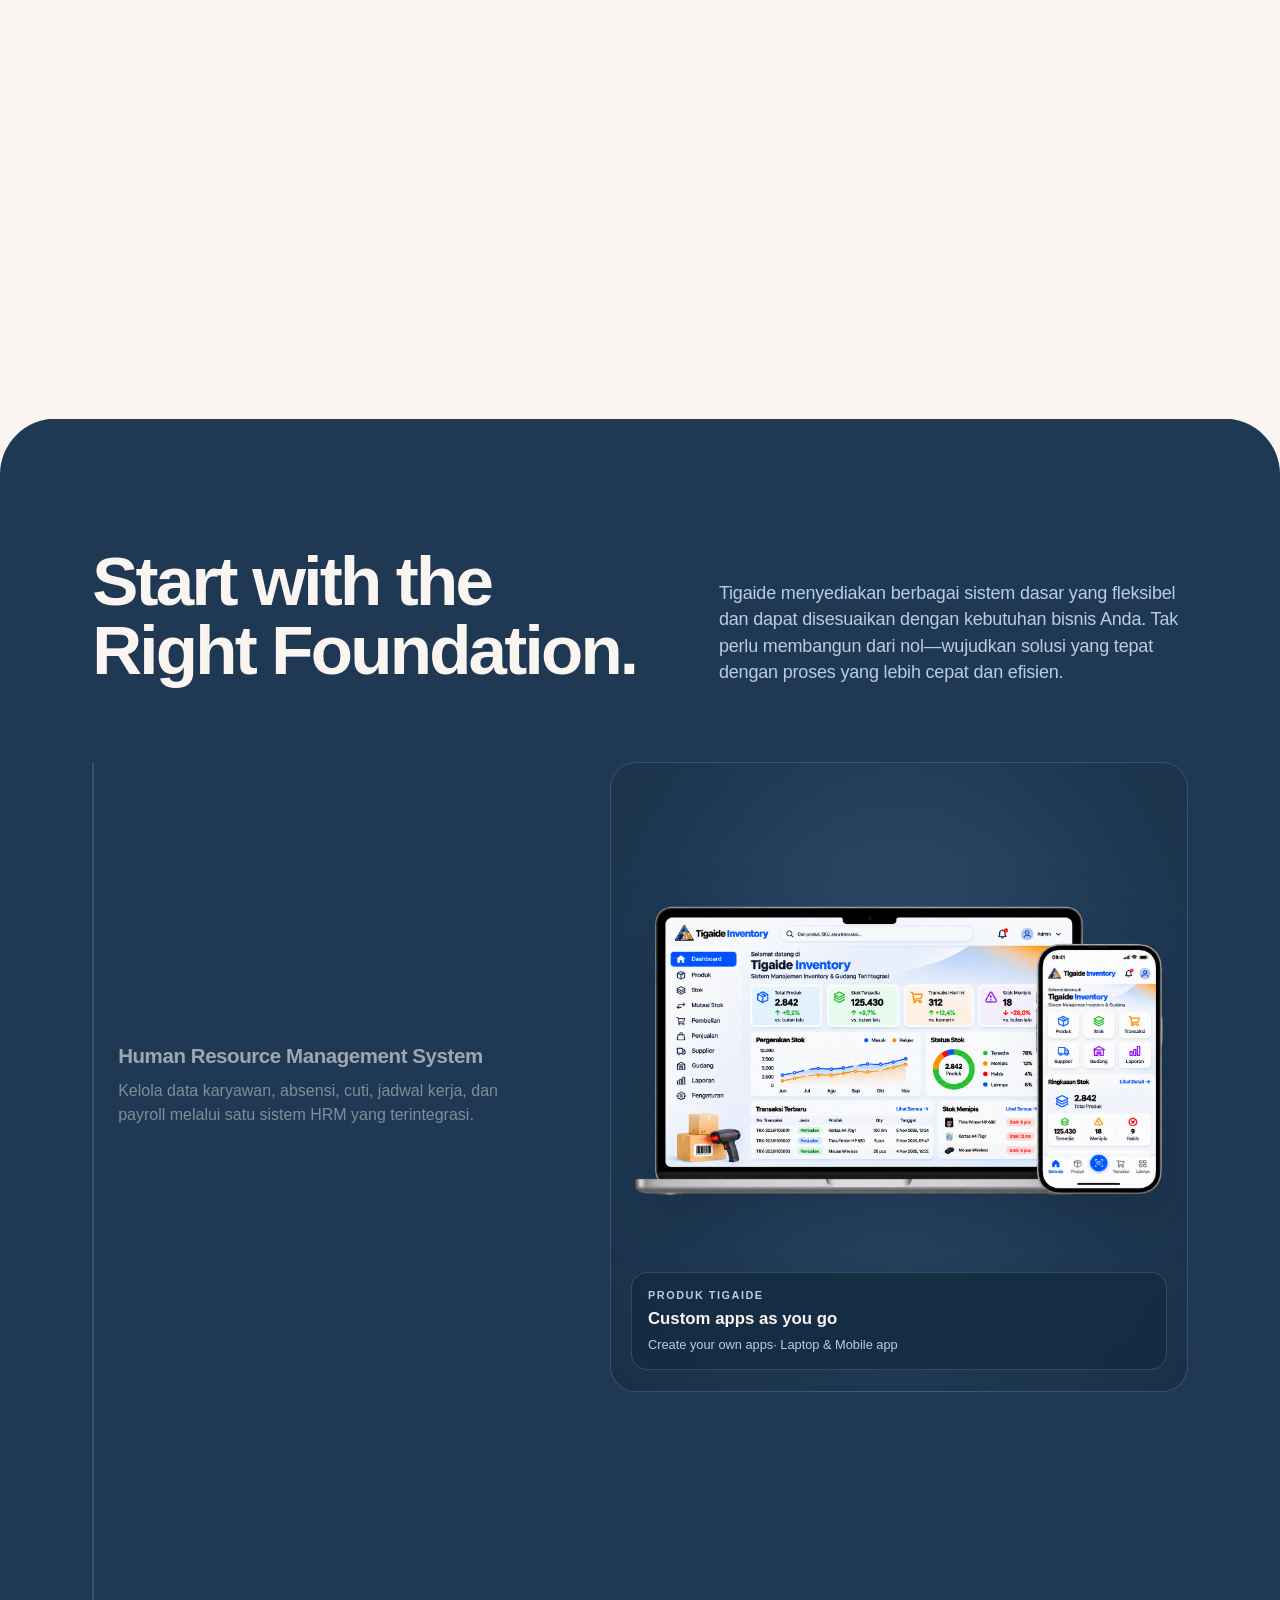
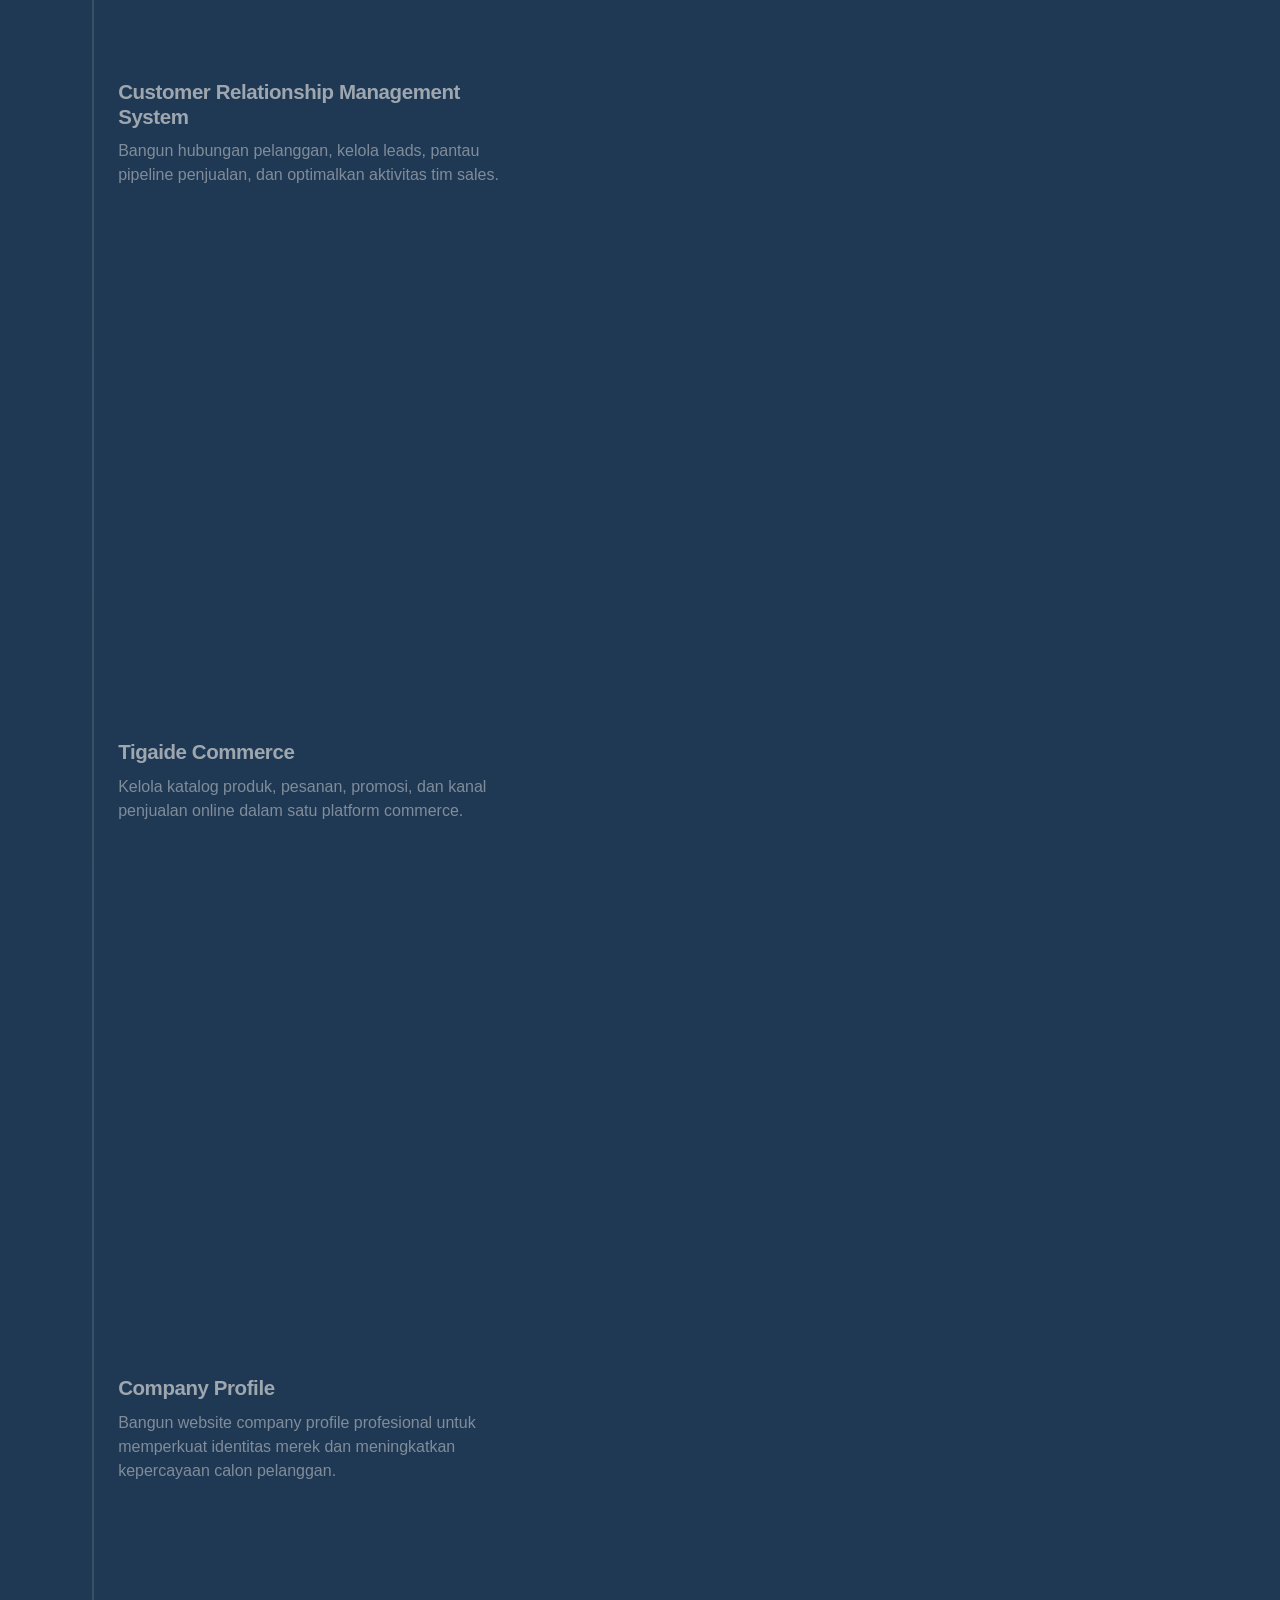
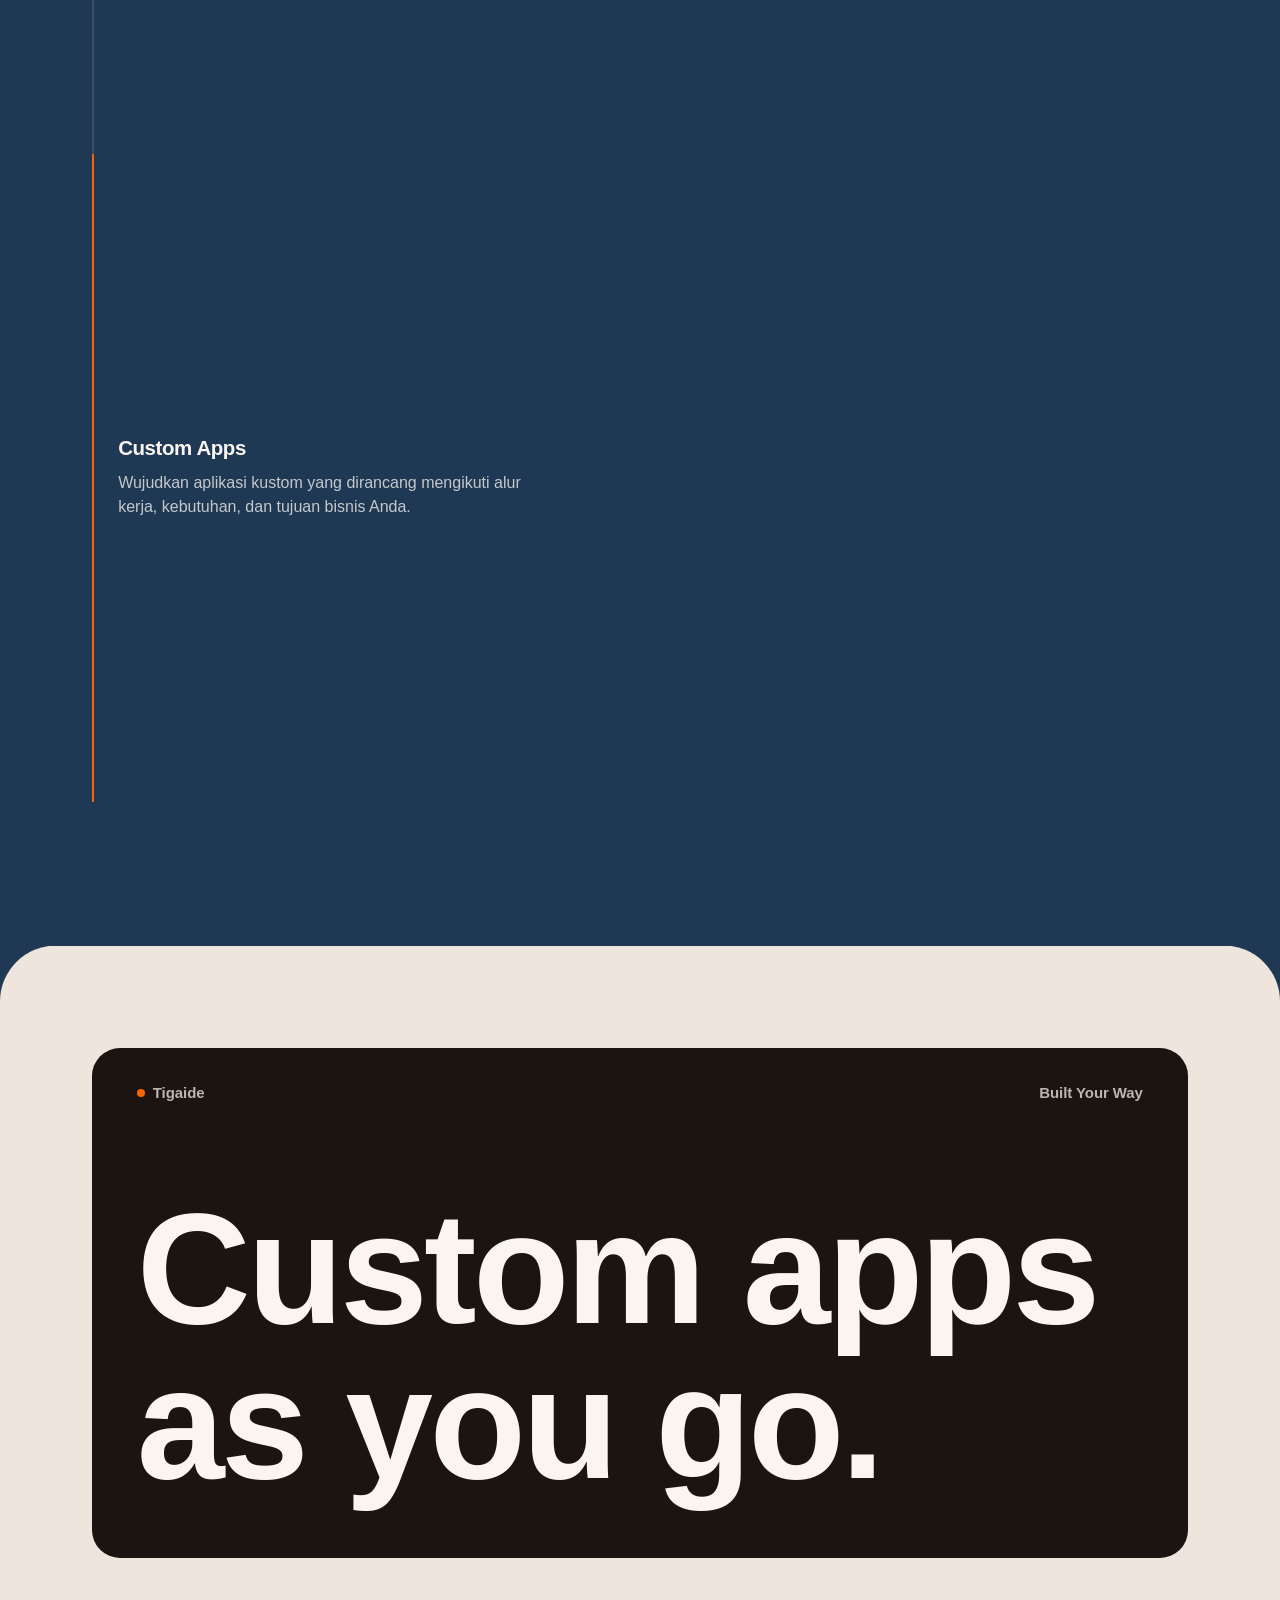
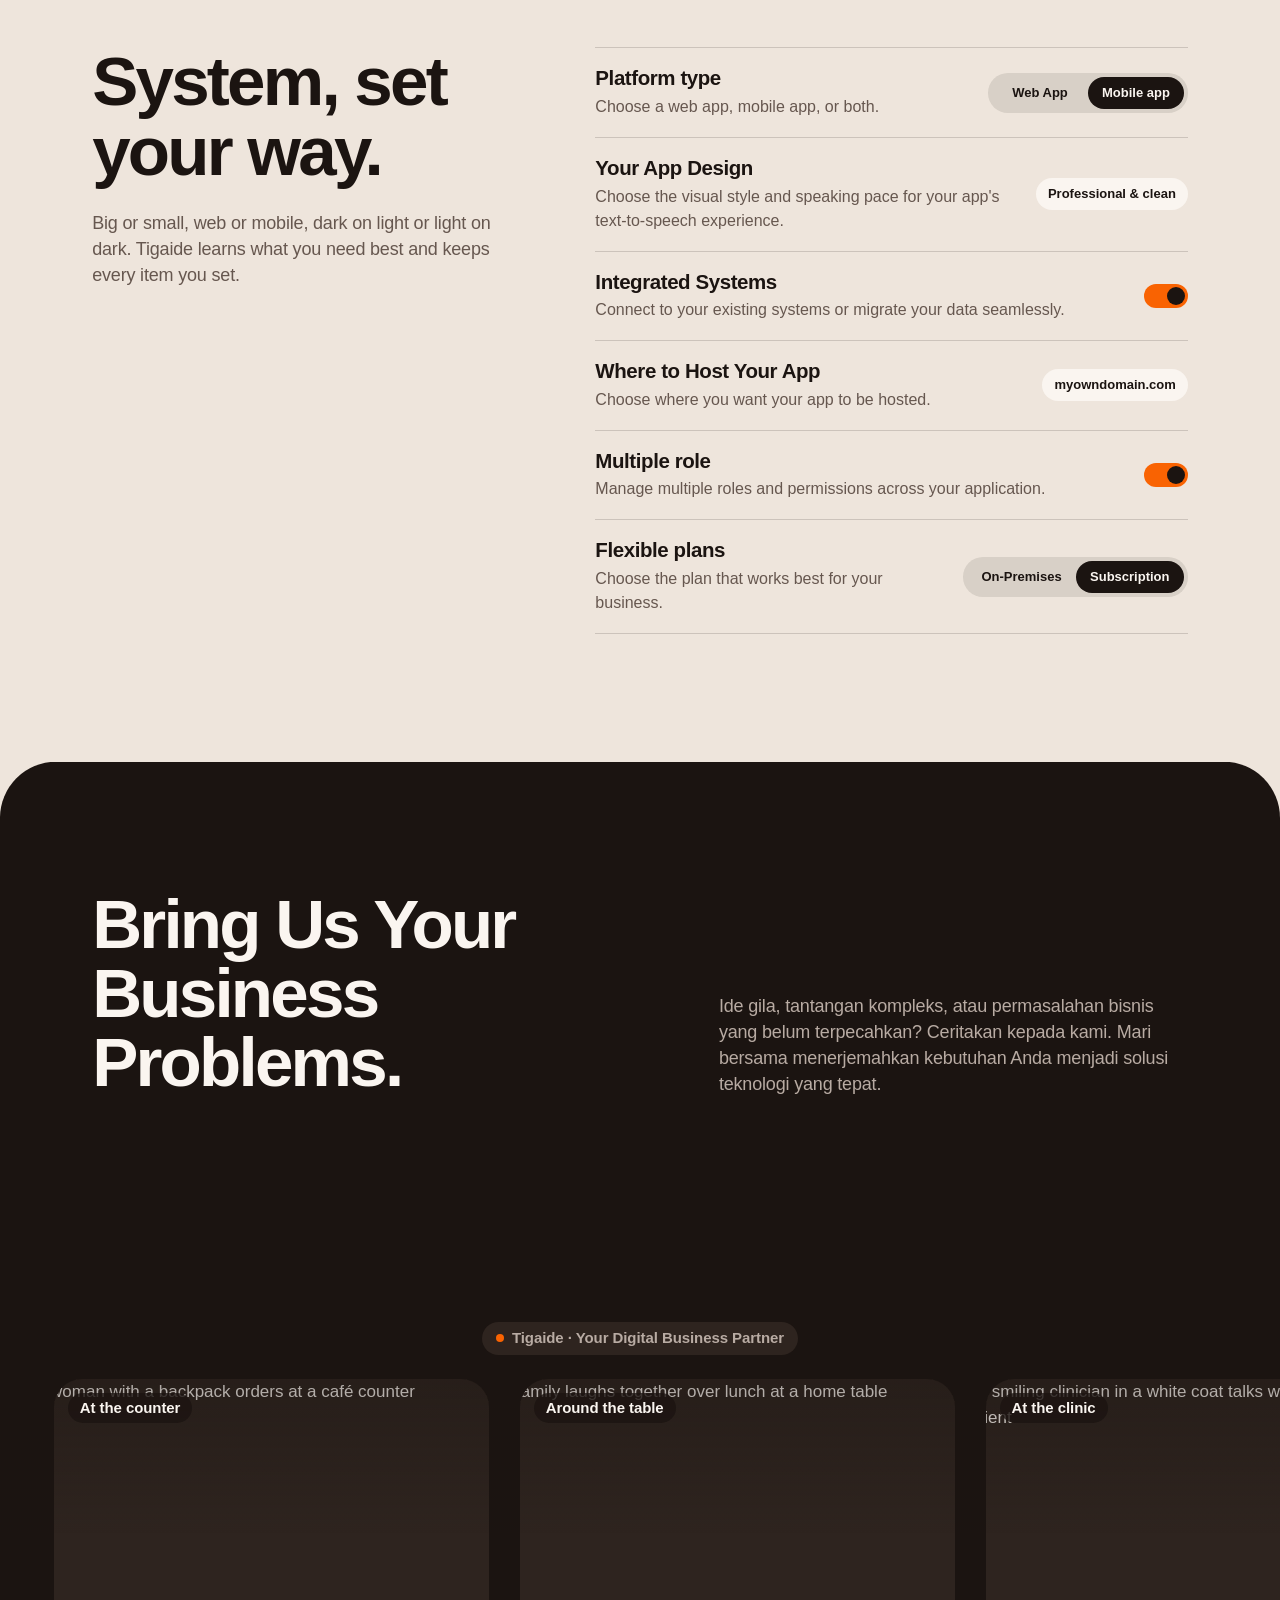
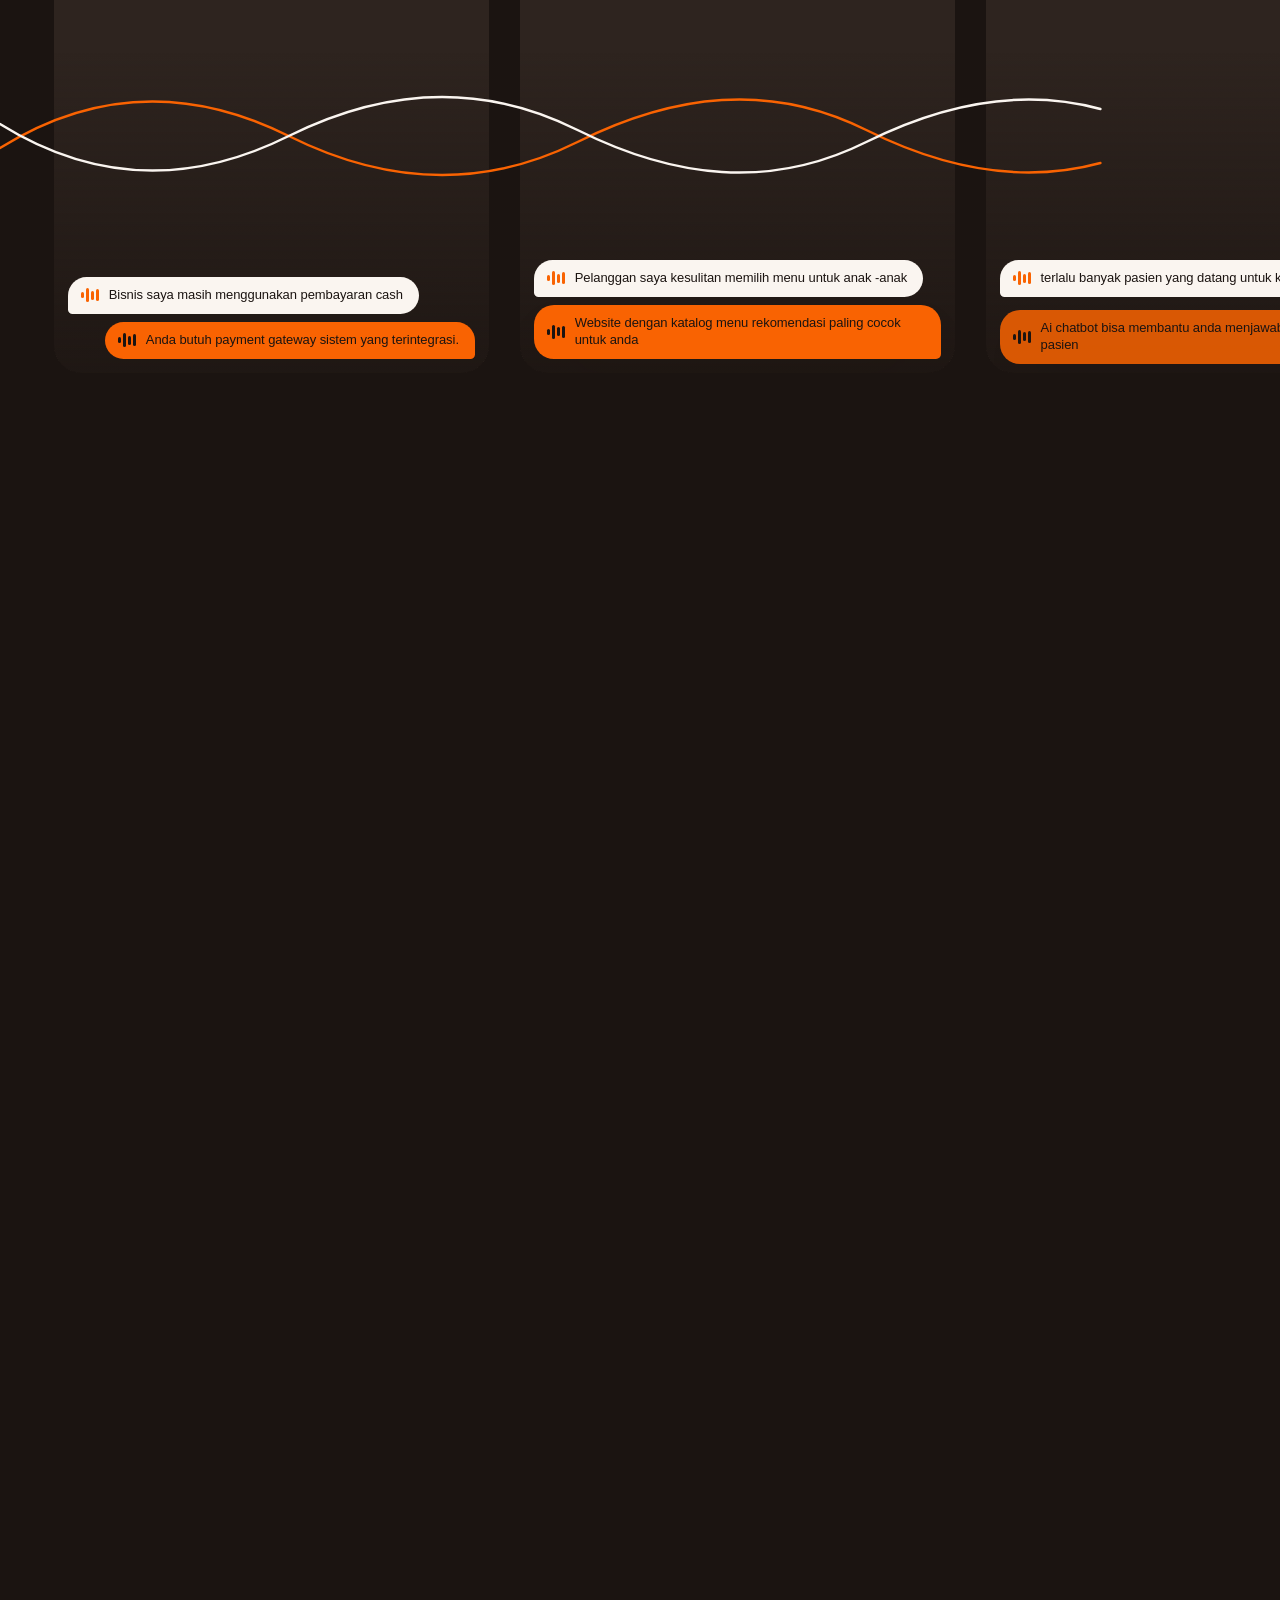
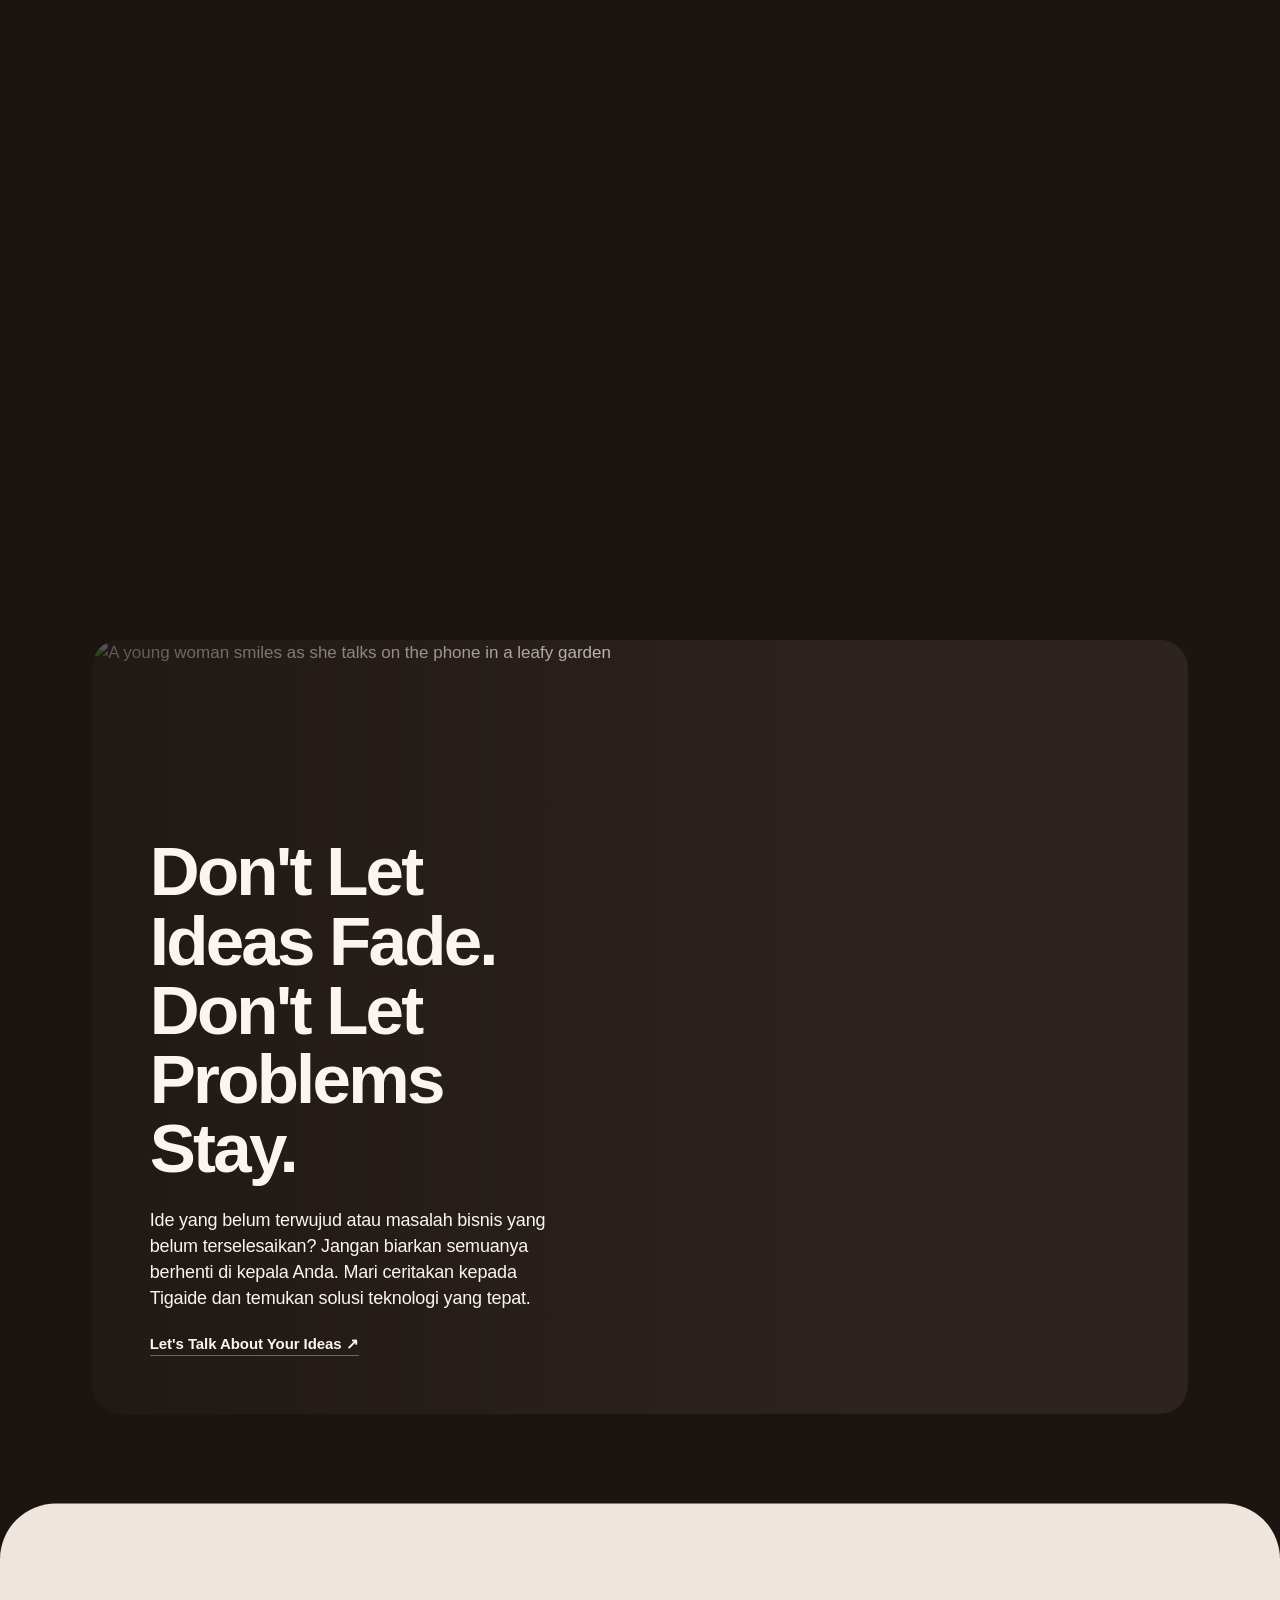
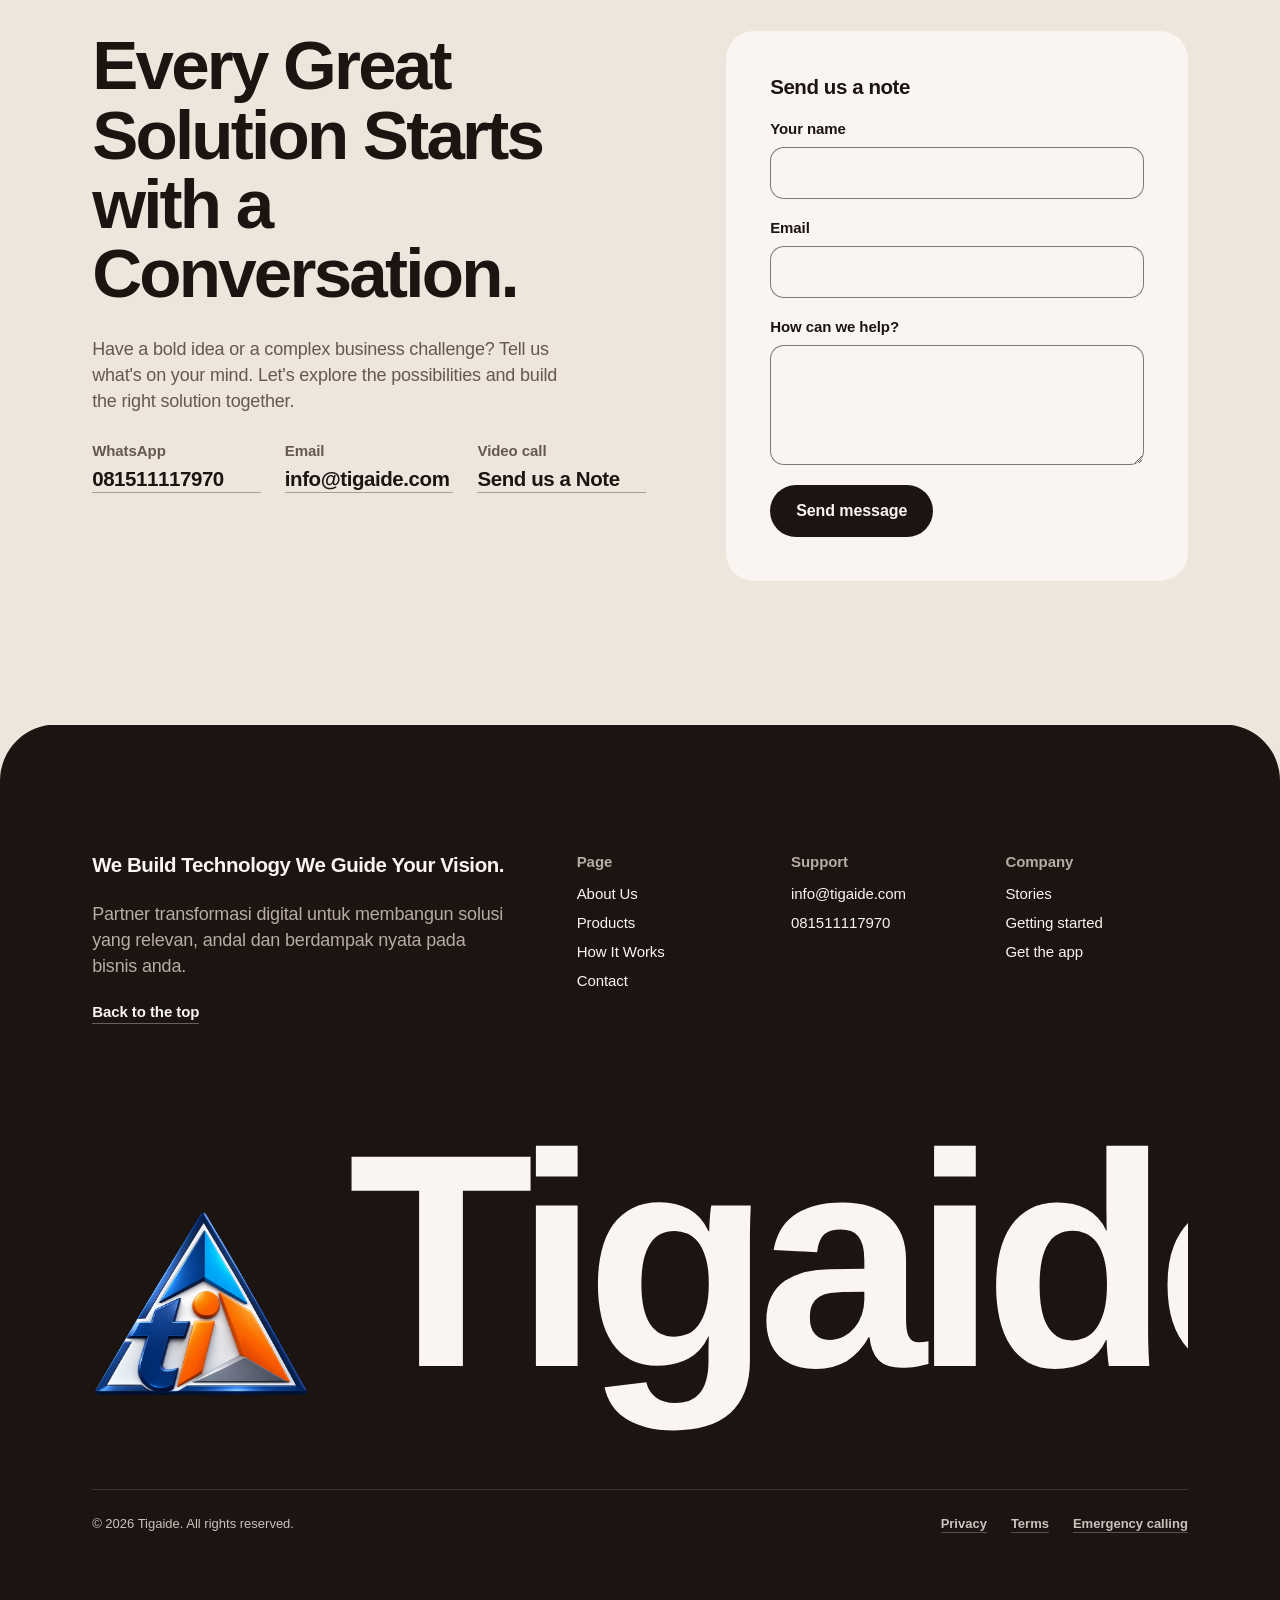
==== commit 57e1e798: "update-again-3" ====
--- a/index.html
+++ b/index.html
@@ -41,22 +41,22 @@
     </a>
     <ul class="nav__links m-text-6" data-8b-items=":scope > li">
       <li><a class="m-link-2" href="#listen">About Us</a></li>
-      <li><a class="m-link-2" href="#calls">Poroduct</a></li>
-      <li><a class="m-link-2" href="#rooms">How its Works</a></li>
+      <li><a class="m-link-2" href="#calls">Products</a></li>
+      <li><a class="m-link-2" href="#rooms">How It Works</a></li>
       <li><a class="m-link-2" href="#contact">Contact</a></li>
     </ul>
-    <a class="m-btn-3 nav__cta" href="https://wa.link/3fthdj"><span class="m-btn__label">Get in touch</span><span class="m-btn__wave" aria-hidden="true"><i></i><i></i><i></i></span></a>
+    <a class="m-btn-3 nav__cta" href="https://api.whatsapp.com/send?phone=6281511117970&amp;text=Halo%2C%20saya%20ingin%20tahu%20lebih%20jauh%20tentang%20Tigaide."><span class="m-btn__label">Get in touch</span><span class="m-btn__wave" aria-hidden="true"><i></i><i></i><i></i></span></a>
     <button class="m-icon-btn nav__toggle" type="button" aria-expanded="false" aria-controls="menu" aria-label="Open menu"><svg viewBox="0 0 24 24" aria-hidden="true"><path d="M4 8h16M4 16h16"/></svg></button>
   </nav>
   <div class="menu" id="menu" hidden role="dialog" aria-modal="true" aria-label="Menu">
     <button class="m-icon-btn menu__close" type="button" aria-label="Close menu"><svg viewBox="0 0 24 24" aria-hidden="true"><path d="M6 6l12 12M18 6L6 18"/></svg></button>
     <ul class="menu__links m-text-5" data-8b-items=":scope > li">
       <li><a class="m-link-2" href="#listen">About Us</a></li>
-      <li><a class="m-link-2" href="#calls">Poroduct</a></li>
-      <li><a class="m-link-2" href="#rooms">How its Works</a></li>
+      <li><a class="m-link-2" href="#calls">Products</a></li>
+      <li><a class="m-link-2" href="#rooms">How It Works</a></li>
       <li><a class="m-link-2" href="#contact">Contact</a></li>
     </ul>
-    <a class="m-btn" href="https://wa.link/3fthdj"><span class="m-btn__label">Get in touch</span><span class="m-btn__wave" aria-hidden="true"><i></i><i></i><i></i></span></a>
+    <a class="m-btn" href="https://api.whatsapp.com/send?phone=6281511117970&amp;text=Halo%2C%20saya%20ingin%20tahu%20lebih%20jauh%20tentang%20Tigaide."><span class="m-btn__label">Get in touch</span><span class="m-btn__wave" aria-hidden="true"><i></i><i></i><i></i></span></a>
   </div>
 </header>
 
@@ -91,7 +91,7 @@
           <li><svg viewBox="0 0 16 16" aria-hidden="true"><path class="hero__tick" d="M3 8.5l3 3 7-7"/></svg>Bantu UMKM Naik Kelas</li>
         </ul>
         <div class="hero__actions">
-          <a class="m-btn" href="https://wa.link/3fthdj"><span class="m-btn__label">Konsultasi Sekarang</span><span class="m-btn__wave" aria-hidden="true"><i></i><i></i><i></i></span></a>
+          <a class="m-btn" href="https://api.whatsapp.com/send?phone=6281511117970&amp;text=Halo%2C%20saya%20ingin%20tahu%20lebih%20jauh%20tentang%20Tigaide."><span class="m-btn__label">Konsultasi Sekarang</span><span class="m-btn__wave" aria-hidden="true"><i></i><i></i><i></i></span></a>
           <a class="m-link m-text-6" href="#listen">Lihat Layanan</a>
         </div>
       </div>
@@ -200,7 +200,7 @@
   </div>
   <div class="rooms__hold">
     <div class="rooms__stage">
-      <p class="rooms__now m-text-6"><i aria-hidden="true"></i>Tigaide · Your Digital Bussines Partner</p>
+      <p class="rooms__now m-text-6"><i aria-hidden="true"></i>Tigaide · Your Digital Business Partner</p>
       <div class="rooms__track" data-8b-items=":scope > .rooms__place">
         <svg class="rooms__lines" viewBox="0 0 1000 100" preserveAspectRatio="none" aria-hidden="true">
           <path class="rooms__line rooms__line--a" pathLength="1" d="M0 60C40 10 80 10 120 50S200 95 240 55 320 5 360 45 440 95 480 55 560 5 600 45 680 95 720 55 800 5 840 45 920 95 1000 50"/>
@@ -265,7 +265,7 @@
       <p class="m-text-4">Ide yang belum terwujud atau masalah bisnis yang belum terselesaikan? Jangan biarkan semuanya berhenti di kepala Anda. Mari ceritakan kepada Tigaide dan temukan solusi teknologi yang tepat.</p>
       <div class="start__actions">
         <!-- <a class="m-btn" href="#hero"><span class="m-btn__label">Get Linea free</span><span class="m-btn__wave" aria-hidden="true"><i></i><i></i><i></i></span></a> -->
-        <a class="m-link m-text-6" href="https://wa.link/3fthdj">Let's Talk About Your Ideas ↗</a>
+        <a class="m-link m-text-6" href="https://api.whatsapp.com/send?phone=6281511117970&amp;text=Halo%2C%20saya%20ingin%20tahu%20lebih%20jauh%20tentang%20Tigaide.">Let's Talk About Your Ideas ↗</a>
       </div>
     </div>
   </div>
@@ -280,7 +280,7 @@
       <p class="m-text-4">Have a bold idea or a complex business challenge? Tell us what's on your mind. Let's explore the possibilities and build the right solution together.</p>
       <!-- <figure class="contact__photo"><img src="https://images.unsplash.com/photo-1766066014237-00645c74e9c6?ixid=M3w0Mzc5fDB8MXxzZWFyY2h8MXx8Y3VzdG9tZXIlMjBzdXBwb3J0JTIwd29tYW4lMjBoZWFkc2V0JTIwc21pbGluZ3xlbnwxfDB8fHwxNzkxMjA5NjI1fDA&amp;ixlib=rb-4.1.0&amp;auto=format&amp;fit=crop&amp;w=600&amp;q=60" width="1600" height="1067" alt="A smiling support specialist wearing a headset at her desk" loading="lazy" decoding="async"></figure> -->
       <ul class="contact__ways" data-8b-items=":scope > li">
-        <li><p class="m-text-6">WhatsApp</p><a class="m-link m-text-5" href="https://wa.link/3fthdj">081511117970</a></li>
+        <li><p class="m-text-6">WhatsApp</p><a class="m-link m-text-5" href="https://api.whatsapp.com/send?phone=6281511117970&amp;text=Halo%2C%20saya%20ingin%20tahu%20lebih%20jauh%20tentang%20Tigaide.">081511117970</a></li>
         <li><p class="m-text-6">Email</p><a class="m-link m-text-5" href="mailto:info@tigaide.com">info@tigaide.com</a></li>
         <li><p class="m-text-6">Video call</p><a class="m-link m-text-5" href="#contact-form">Send us a Note</a></li>
       </ul>
@@ -311,11 +311,11 @@
         <div class="footer__col"><h2 class="m-text-6">Page</h2>
           <ul>
             <li><a class="m-link-2" href="#listen">About Us</a></li>
-            <li><a class="m-link-2" href="#calls">Poroduct</a></li>
-            <li><a class="m-link-2" href="#rooms">How its Works</a></li>
+            <li><a class="m-link-2" href="#calls">Products</a></li>
+            <li><a class="m-link-2" href="#rooms">How It Works</a></li>
             <li><a class="m-link-2" href="#contact">Contact</a></li>
           </ul></div>
-        <div class="footer__col"><h2 class="m-text-6">Support</h2><ul><li><a class="m-link-2" href="mailto:info@tigaide.com">info@tigaide.com</a></li><li><a class="m-link-2" href="https://wa.link/3fthdj">081511117970</a></li></ul></div>
+        <div class="footer__col"><h2 class="m-text-6">Support</h2><ul><li><a class="m-link-2" href="mailto:info@tigaide.com">info@tigaide.com</a></li><li><a class="m-link-2" href="https://api.whatsapp.com/send?phone=6281511117970&amp;text=Halo%2C%20saya%20ingin%20tahu%20lebih%20jauh%20tentang%20Tigaide.">081511117970</a></li></ul></div>
         <div class="footer__col"><h2 class="m-text-6">Company</h2><ul><li><a class="m-link-2" href="#voices">Stories</a></li><li><a class="m-link-2" href="#setup">Getting started</a></li><li><a class="m-link-2" href="#start">Get the app</a></li></ul></div>
       </div>
     </div>
@@ -331,7 +331,7 @@
   </div>
 </footer>
 
-<a class="whatsapp-float" href="https://wa.link/3fthdj" aria-label="Hubungi Tigaide melalui WhatsApp">
+<a class="whatsapp-float" href="https://api.whatsapp.com/send?phone=6281511117970&amp;text=Halo%2C%20saya%20ingin%20tahu%20lebih%20jauh%20tentang%20Tigaide." aria-label="Hubungi Tigaide melalui WhatsApp">
   <svg viewBox="0 0 32 32" aria-hidden="true" focusable="false"><path d="M16.04 3C8.86 3 3.02 8.82 3.02 15.98c0 2.28.6 4.5 1.74 6.45L3 29l6.75-1.72a13.1 13.1 0 0 0 6.28 1.6h.01c7.17 0 13.01-5.83 13.01-12.99 0-3.47-1.35-6.73-3.81-9.19A12.93 12.93 0 0 0 16.04 3Zm0 23.67h-.01c-1.95 0-3.86-.52-5.53-1.5l-.4-.23-4.01 1.02 1.07-3.91-.26-.41a10.8 10.8 0 0 1-1.66-5.66c0-5.96 4.85-10.8 10.82-10.8 2.89 0 5.6 1.12 7.64 3.16a10.72 10.72 0 0 1 3.17 7.63c0 5.96-4.86 10.8-10.83 10.8Zm5.94-8.09c-.32-.16-1.9-.94-2.2-1.05-.3-.11-.51-.16-.73.16-.21.32-.84 1.05-1.03 1.27-.19.21-.38.24-.7.08-.32-.16-1.34-.49-2.55-1.56-.94-.83-1.57-1.86-1.75-2.18-.19-.32-.02-.49.14-.65.14-.14.32-.38.48-.56.16-.19.21-.32.32-.54.1-.21.05-.4-.03-.56-.08-.16-.73-1.75-1-2.4-.26-.63-.53-.55-.73-.56l-.62-.01c-.21 0-.56.08-.86.4-.29.32-1.13 1.1-1.13 2.67 0 1.57 1.16 3.09 1.32 3.3.16.21 2.28 3.48 5.53 4.88.77.33 1.37.53 1.84.68.77.24 1.47.21 2.03.13.62-.09 1.9-.78 2.17-1.53.27-.75.27-1.4.19-1.53-.08-.13-.29-.21-.62-.37Z"/></svg>
 </a>
 
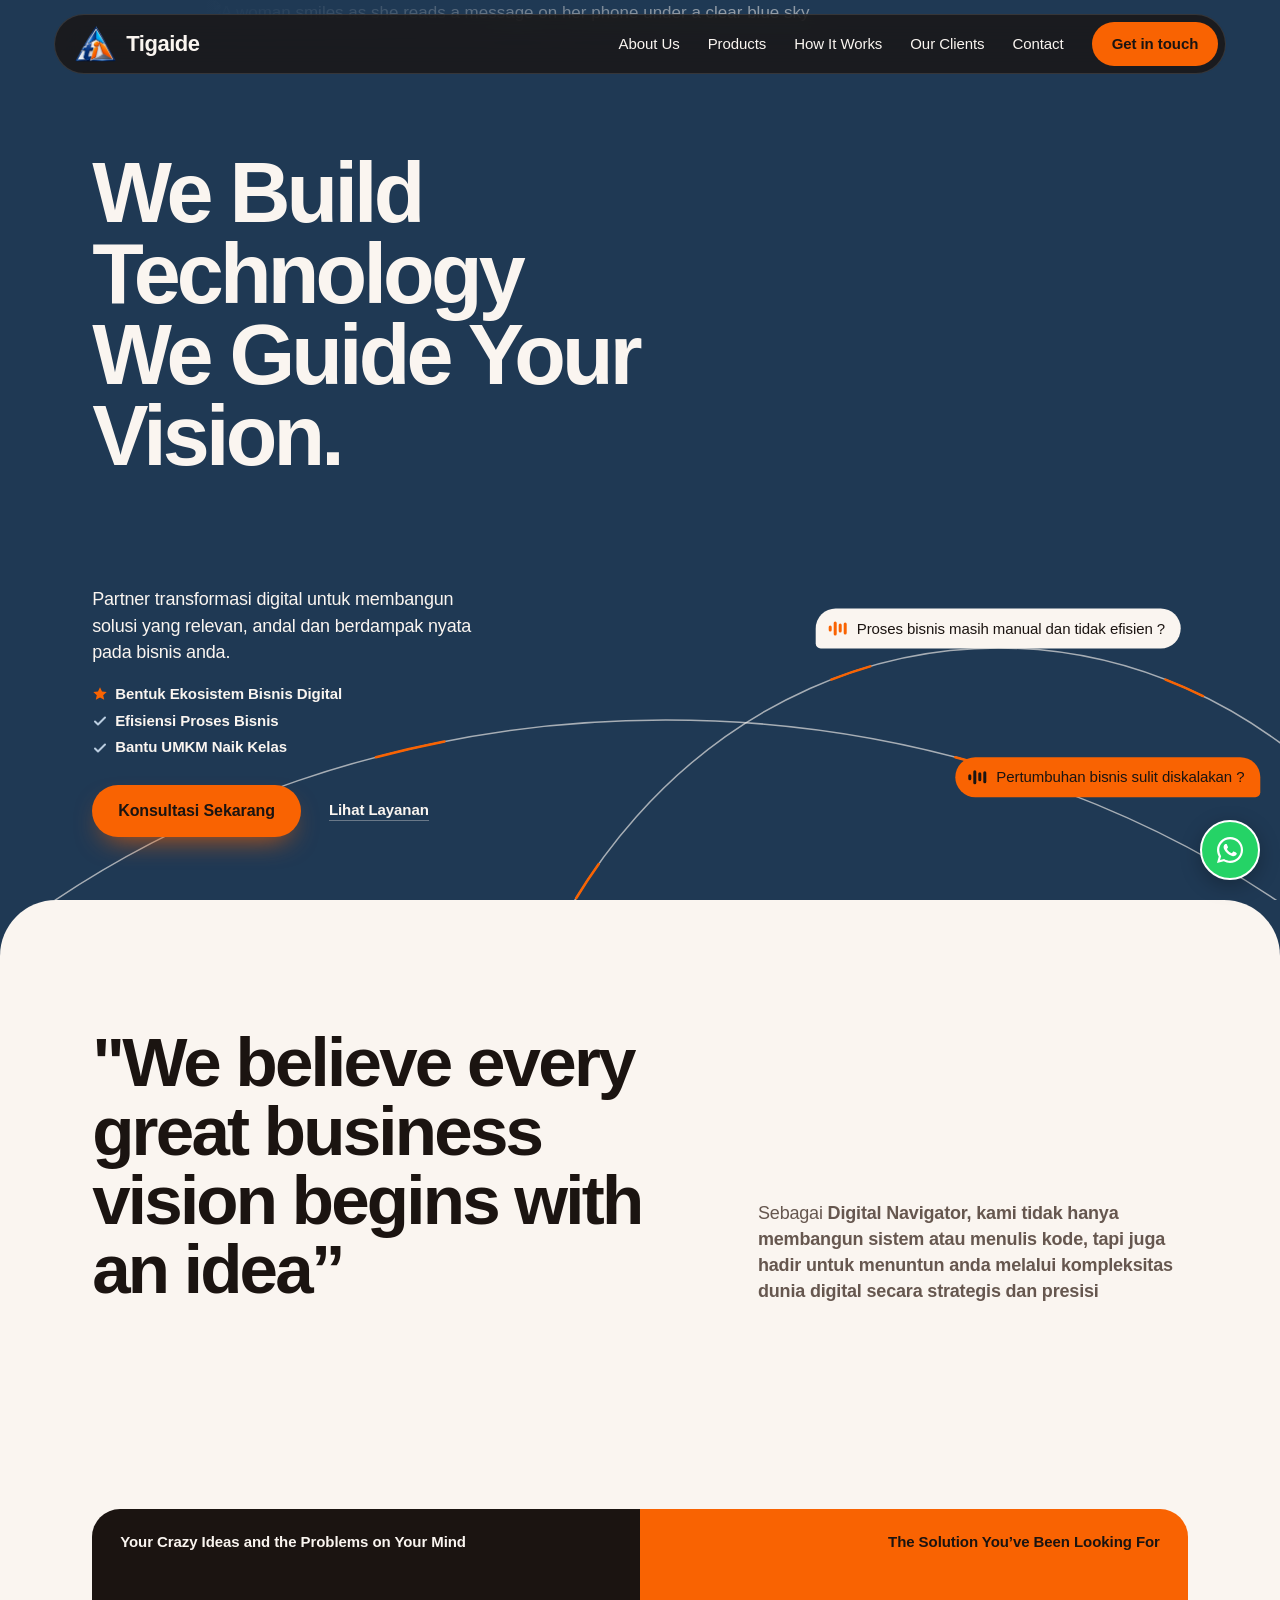
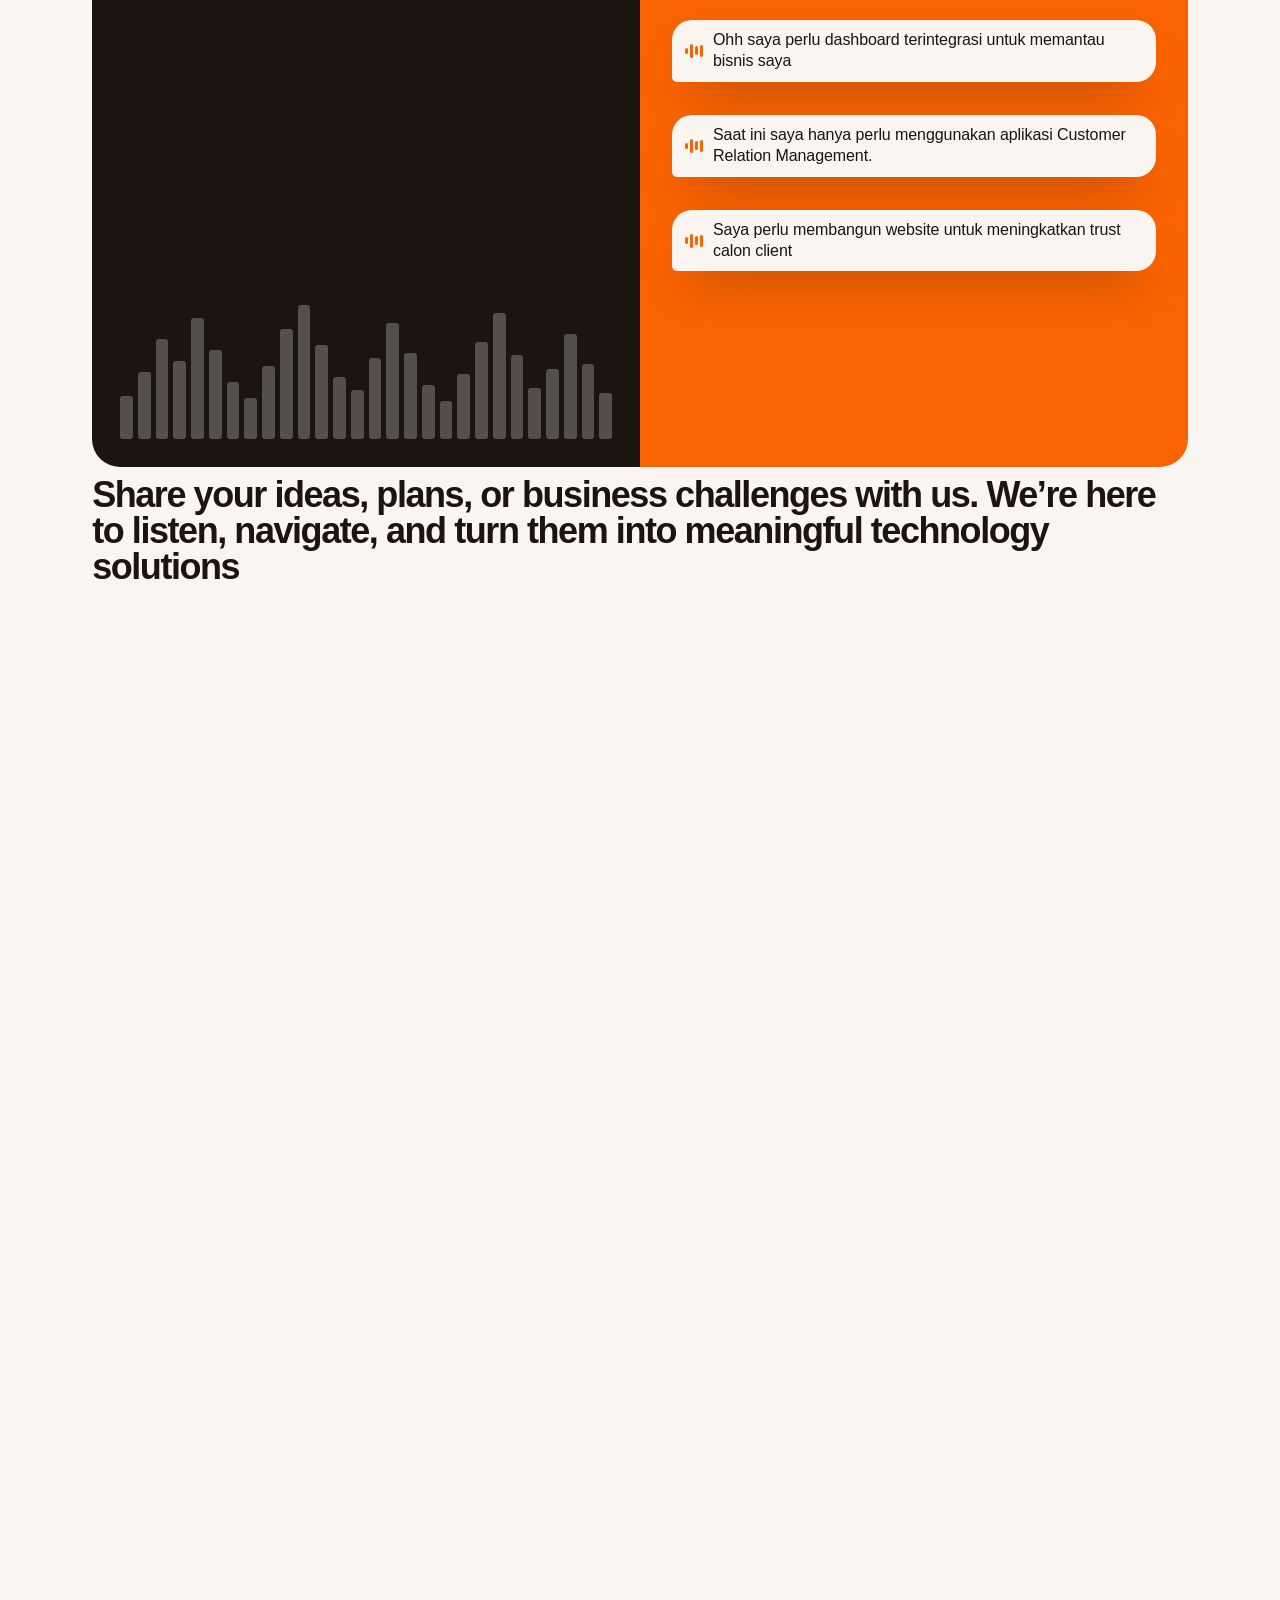
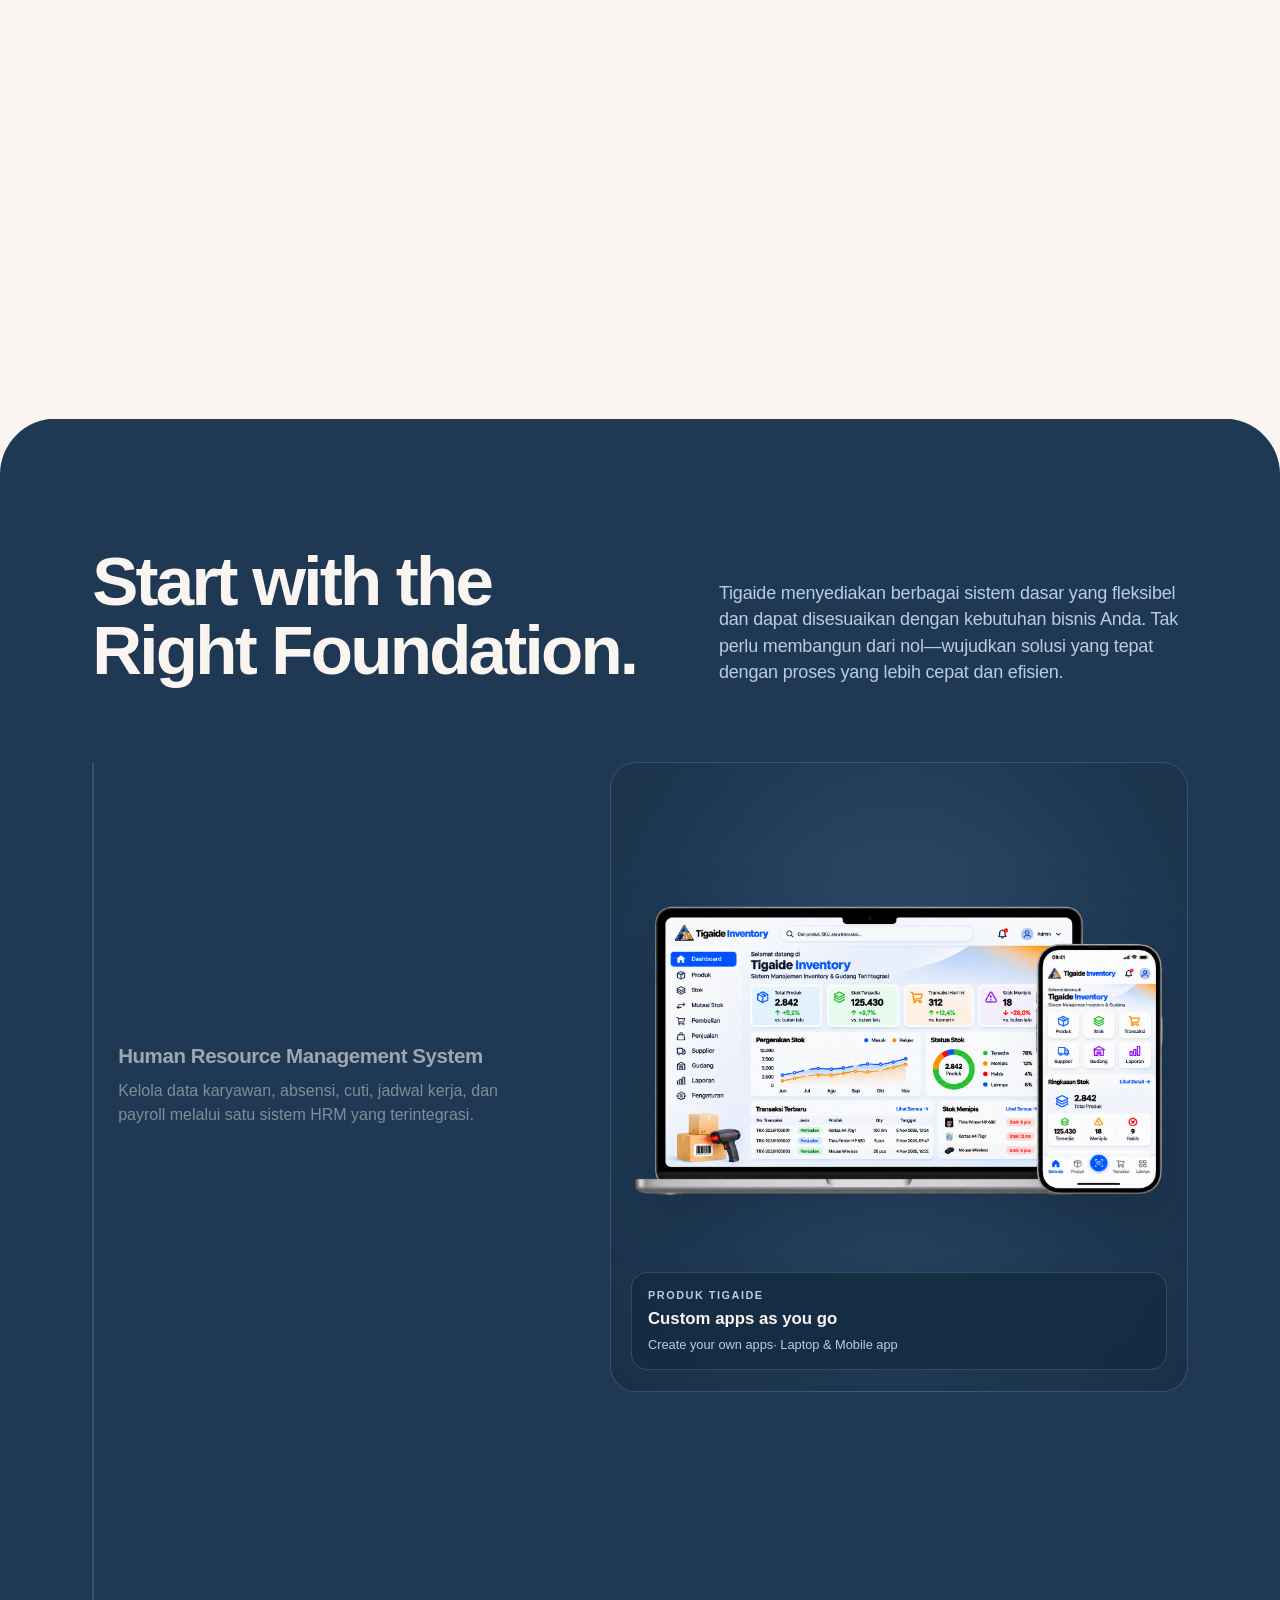
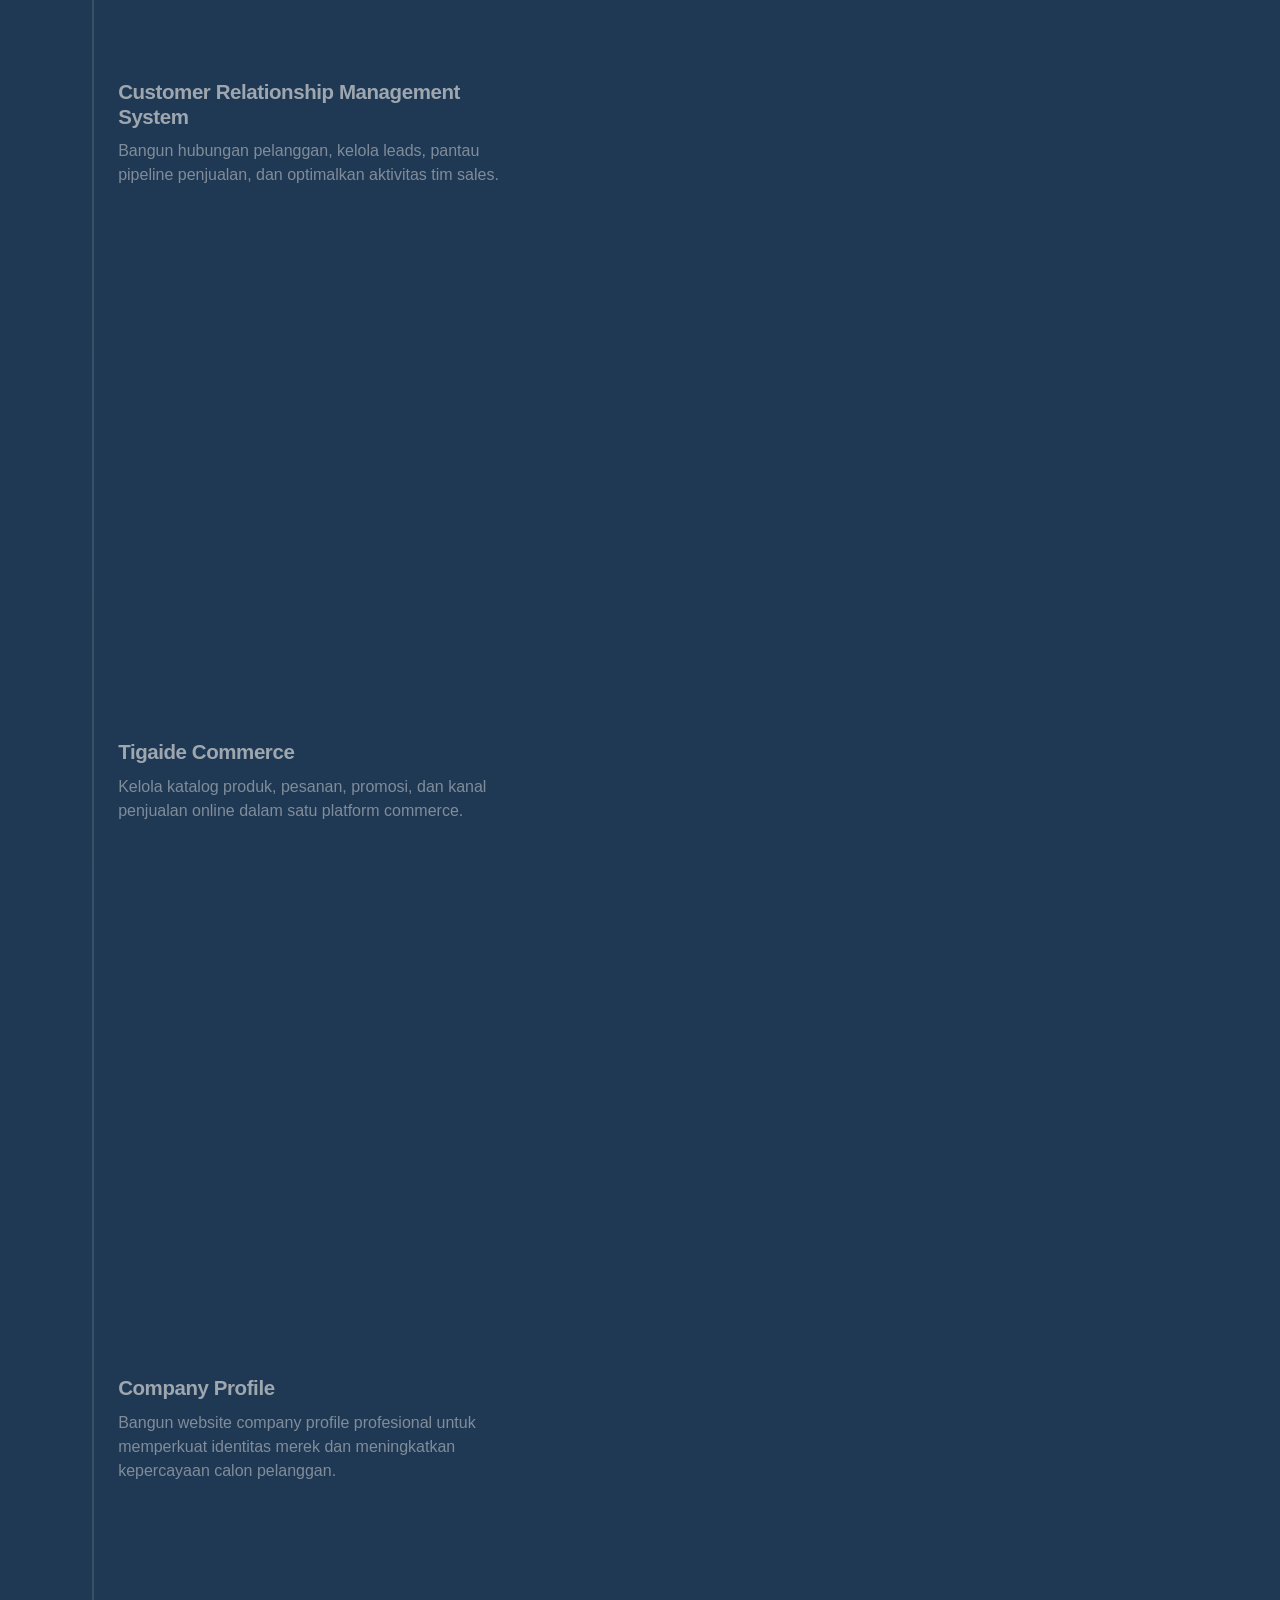
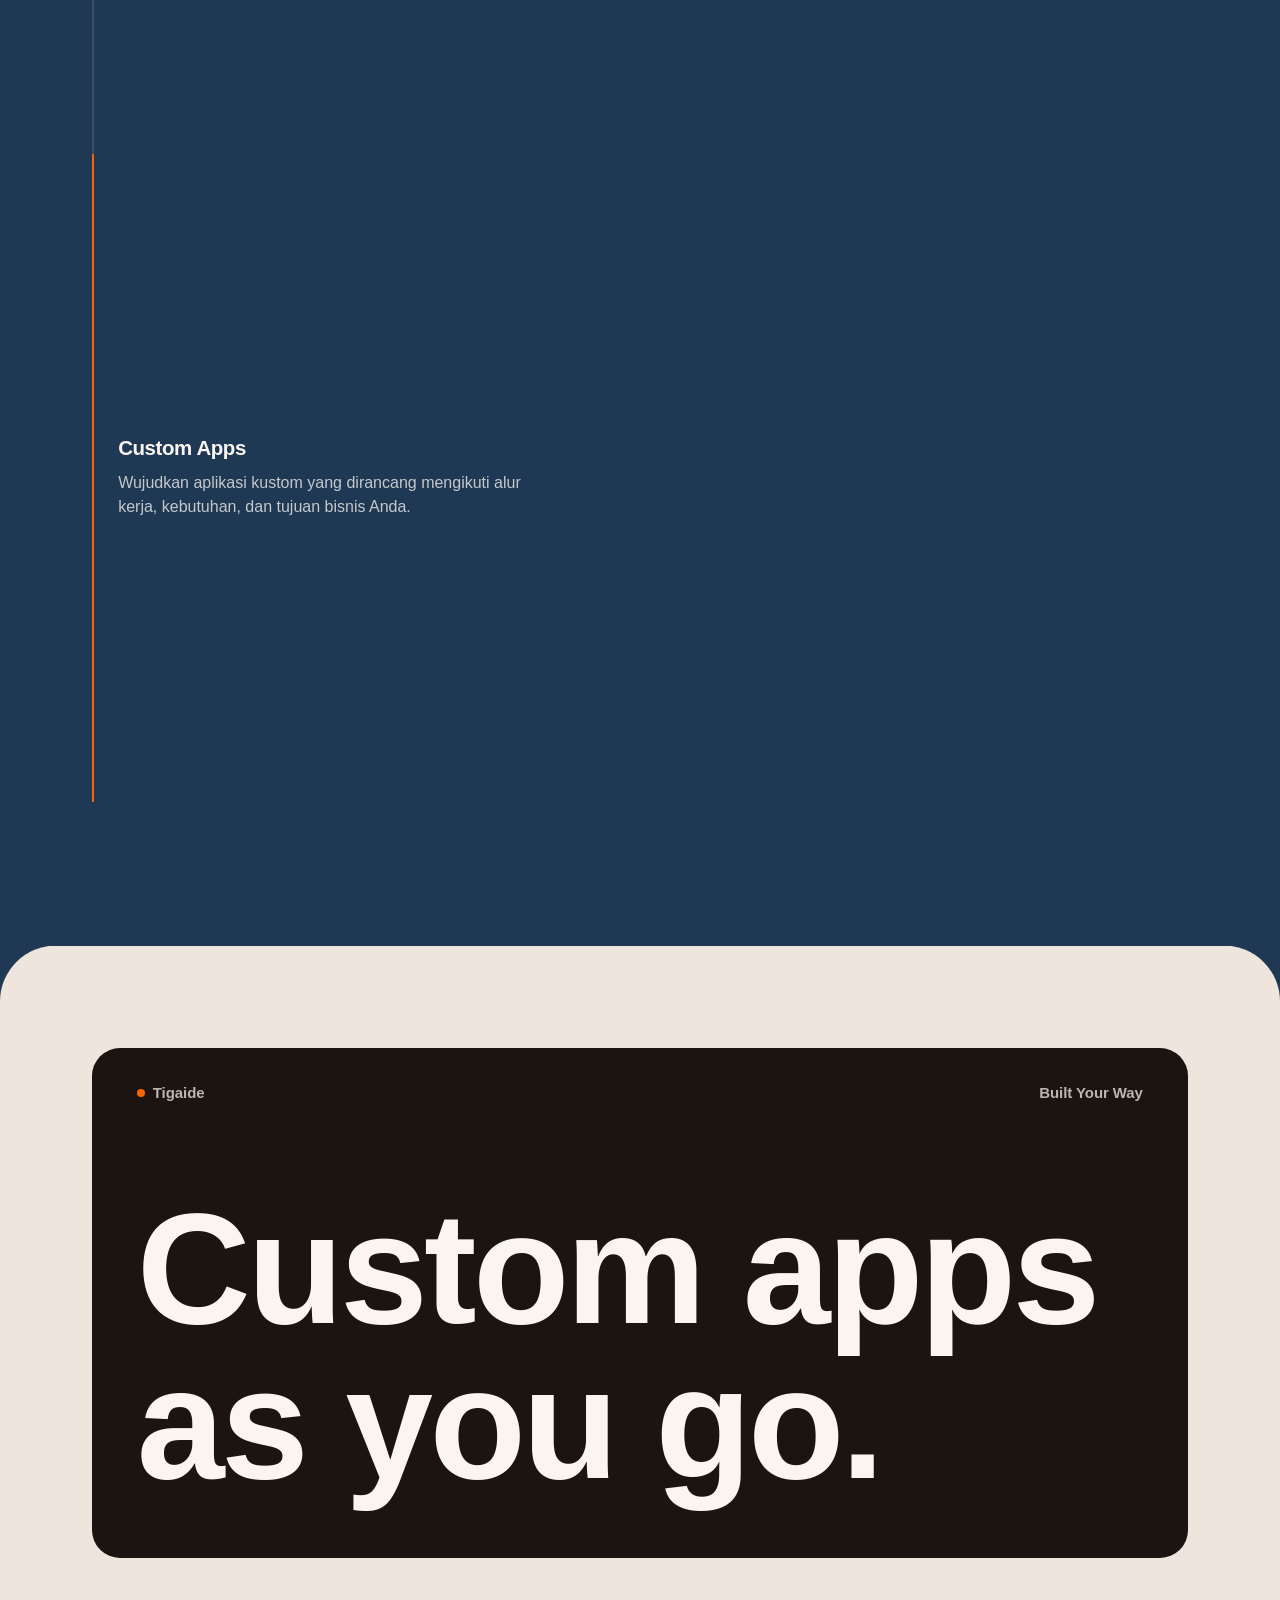
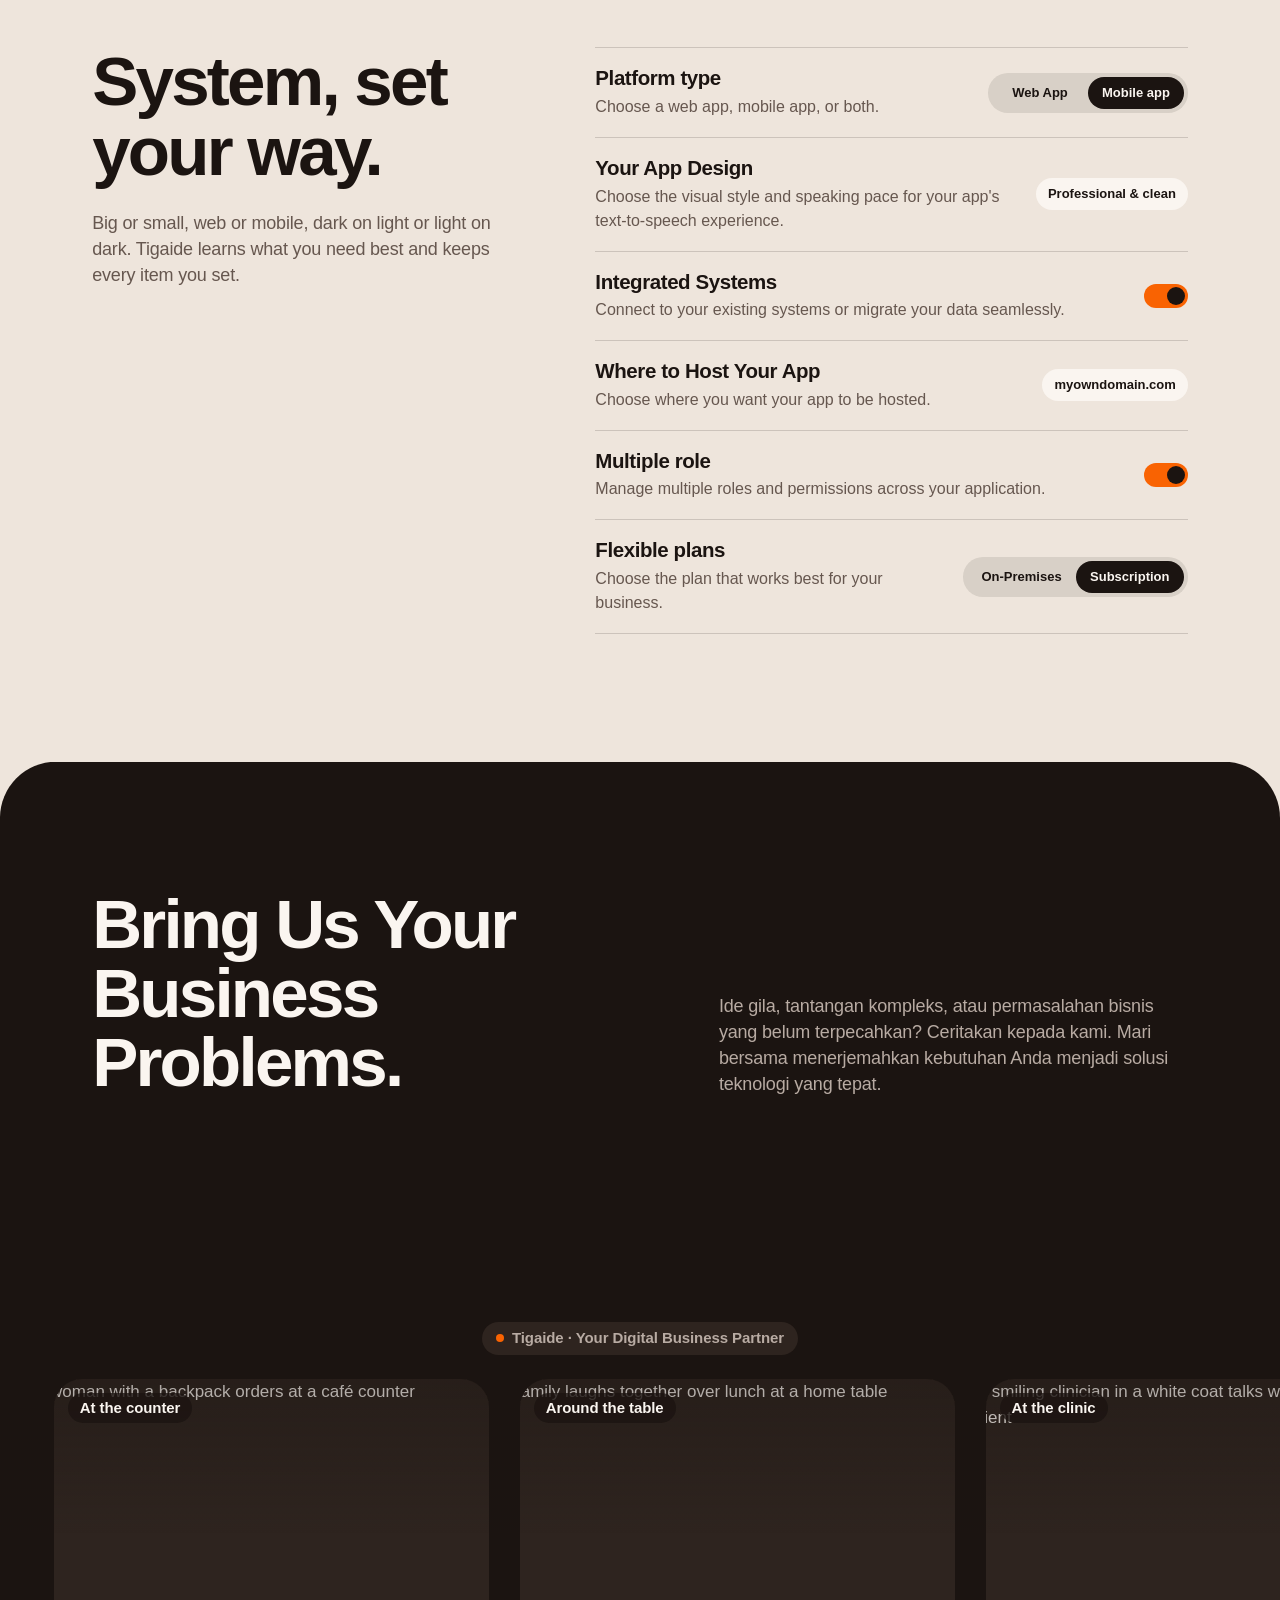
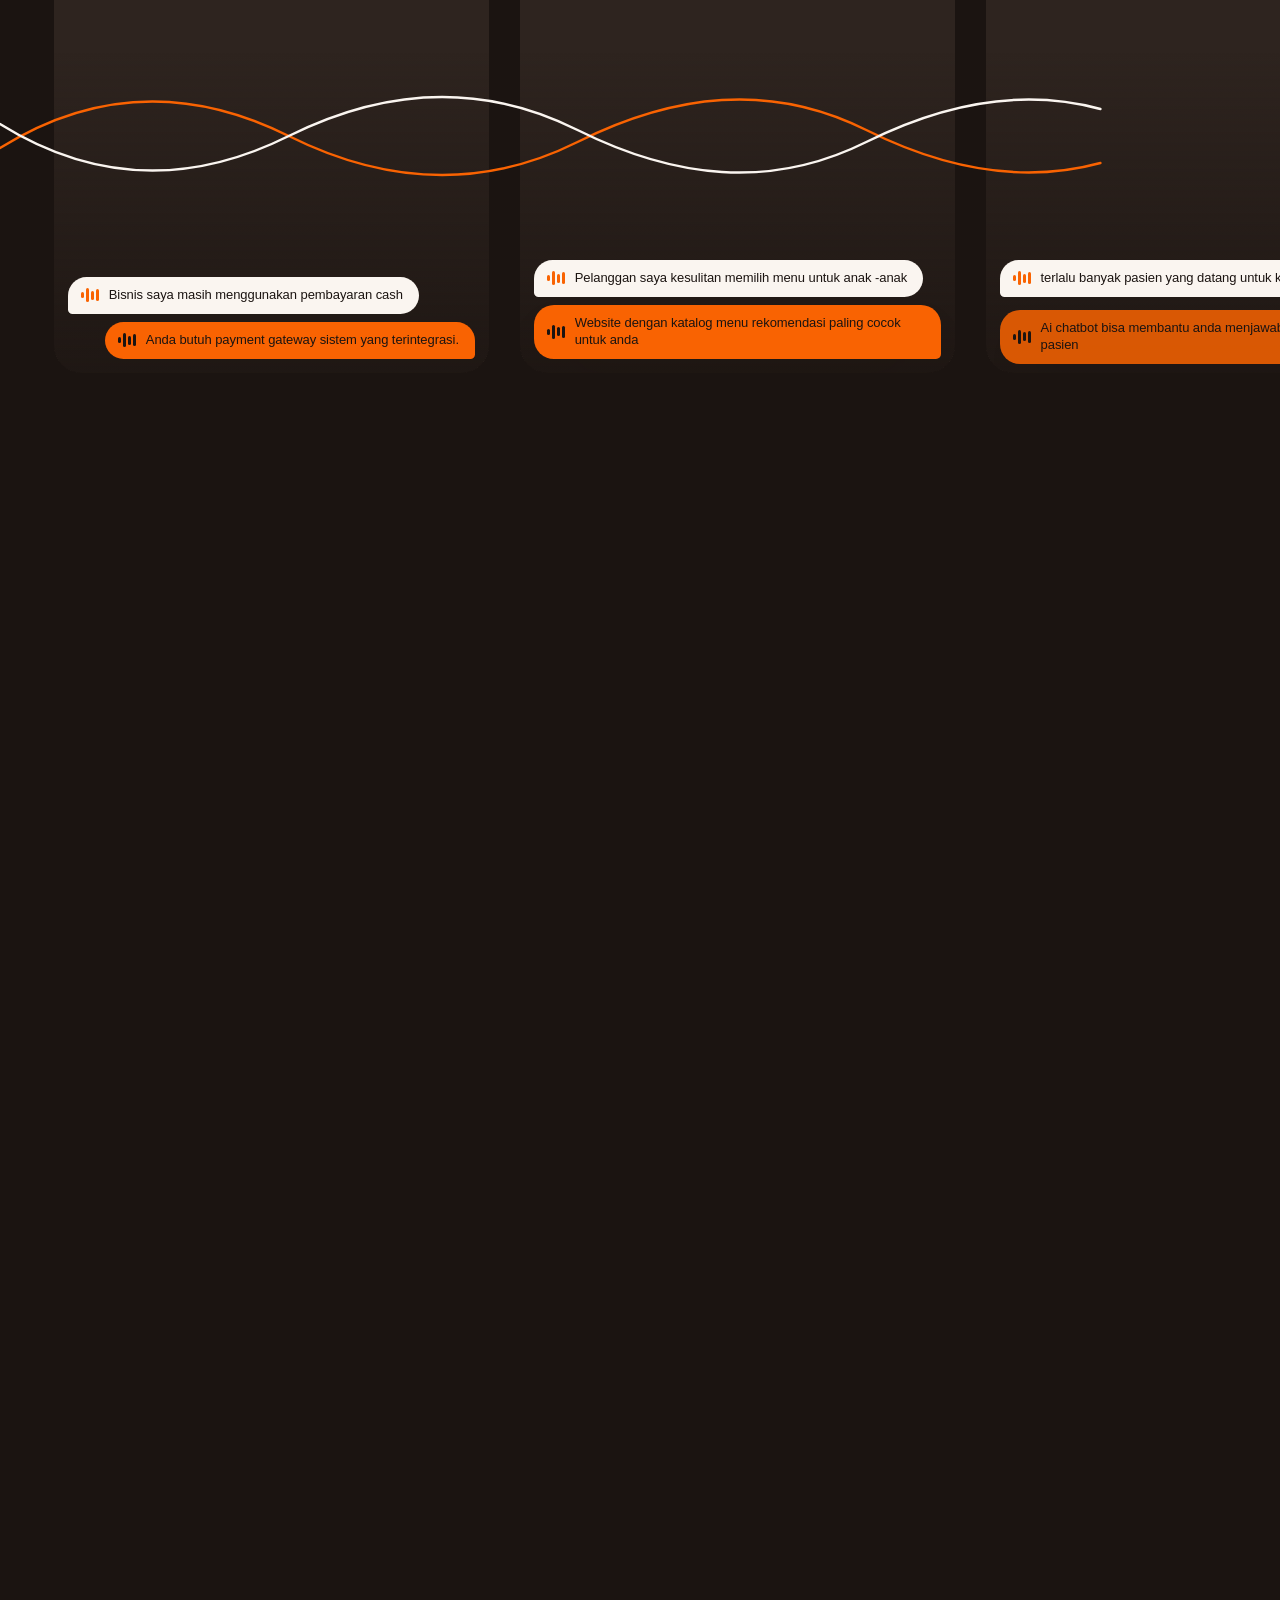
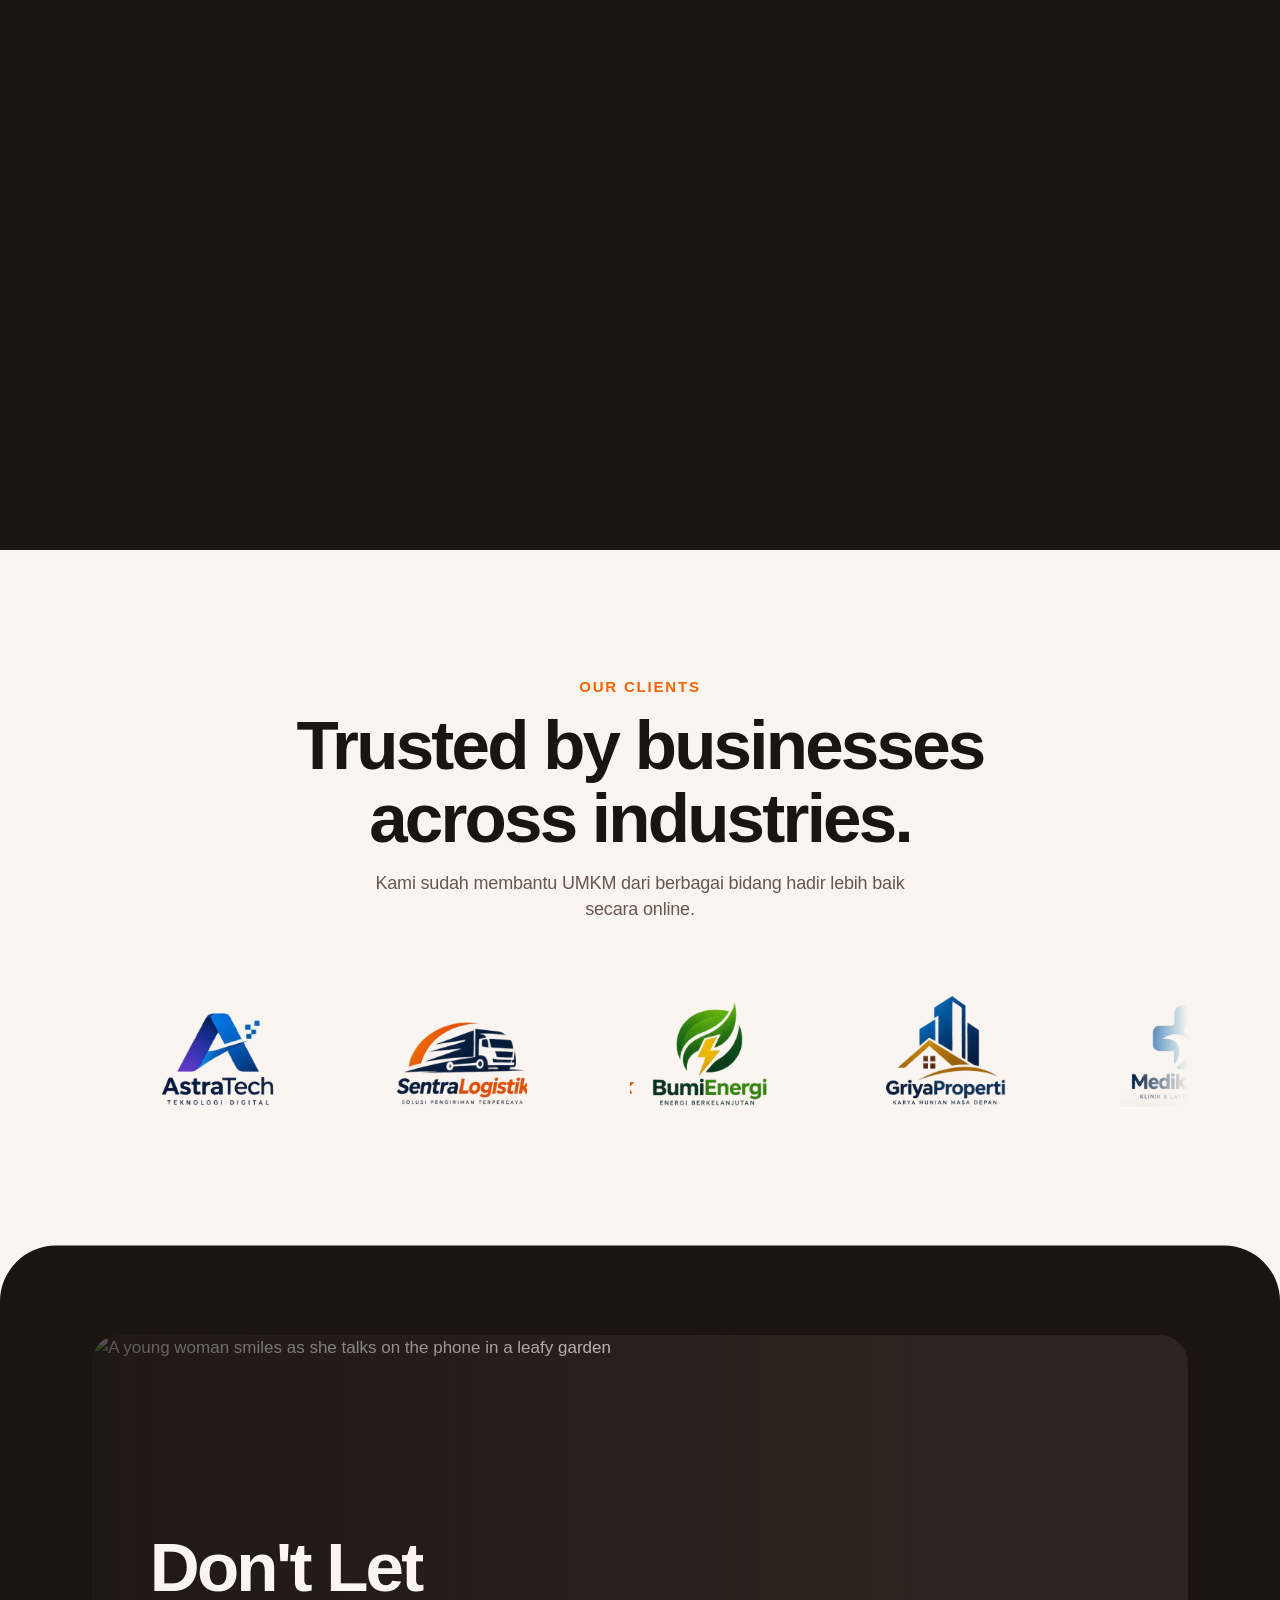
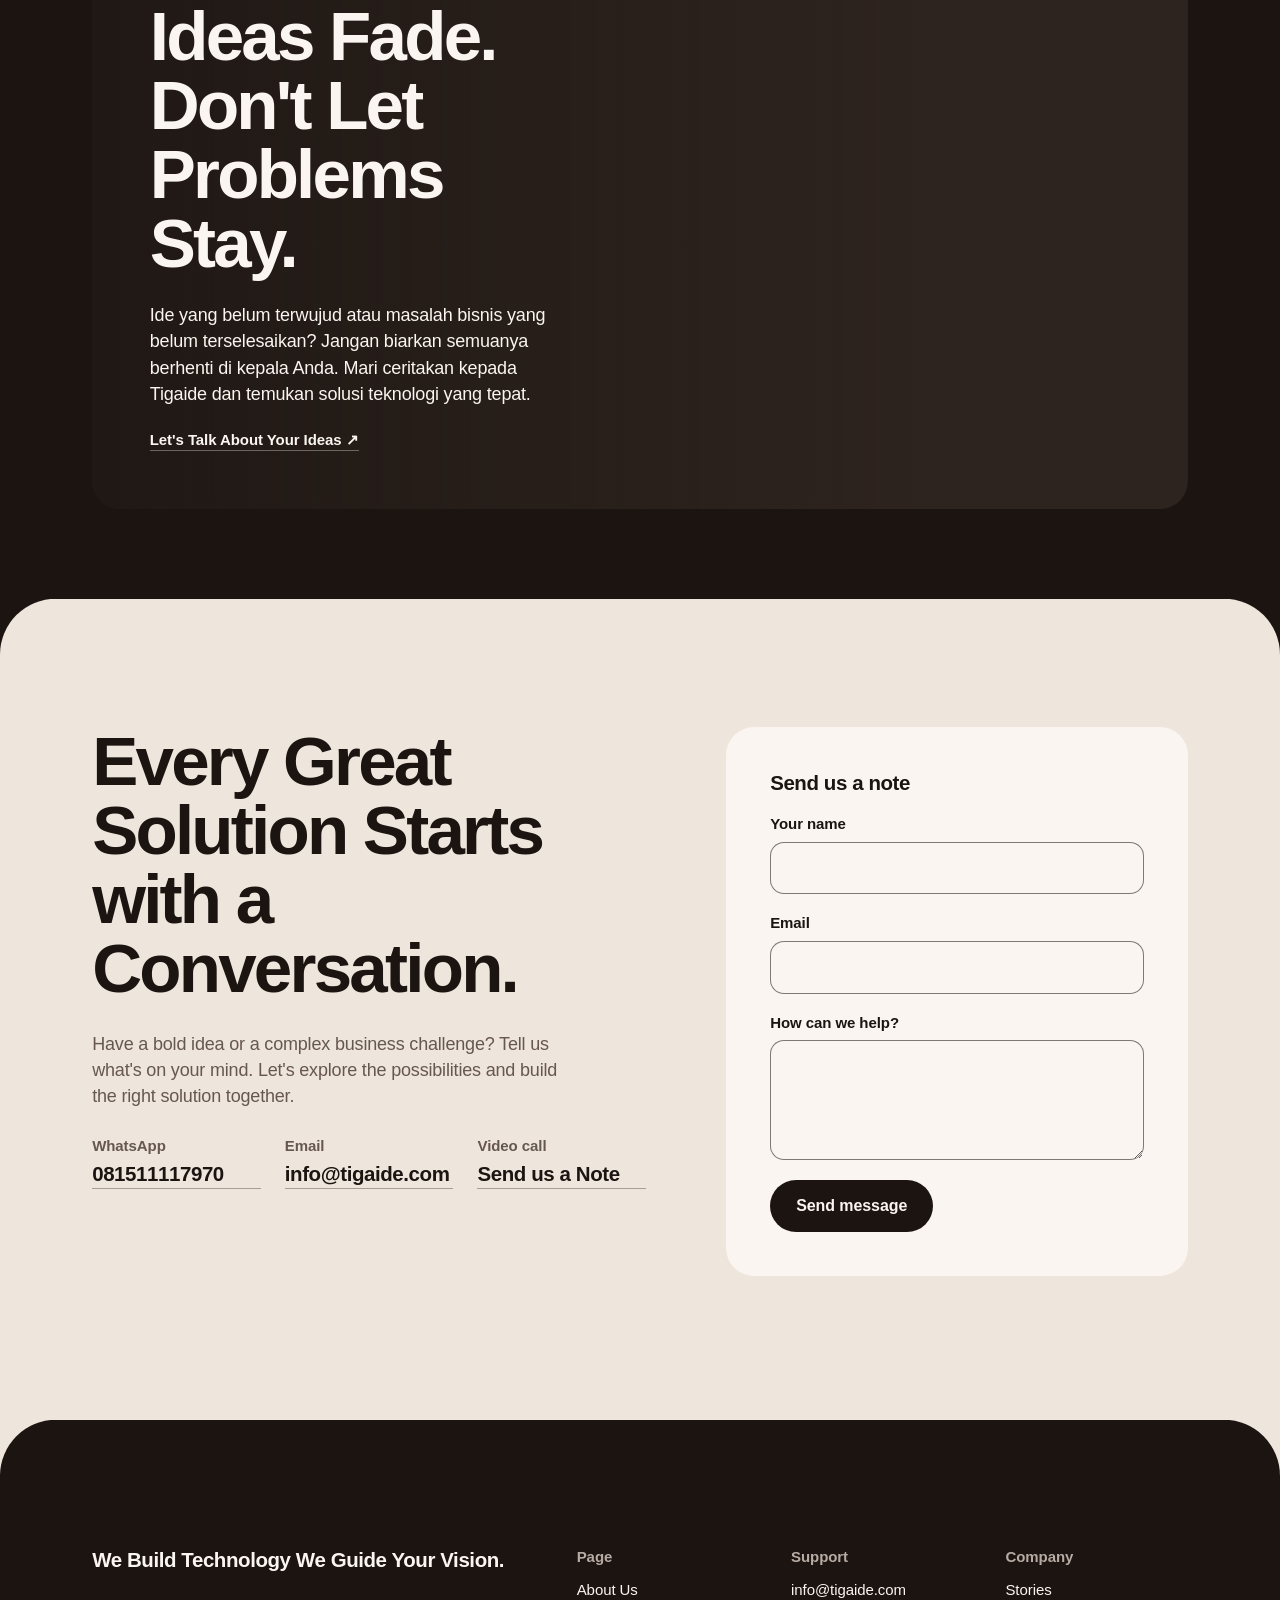
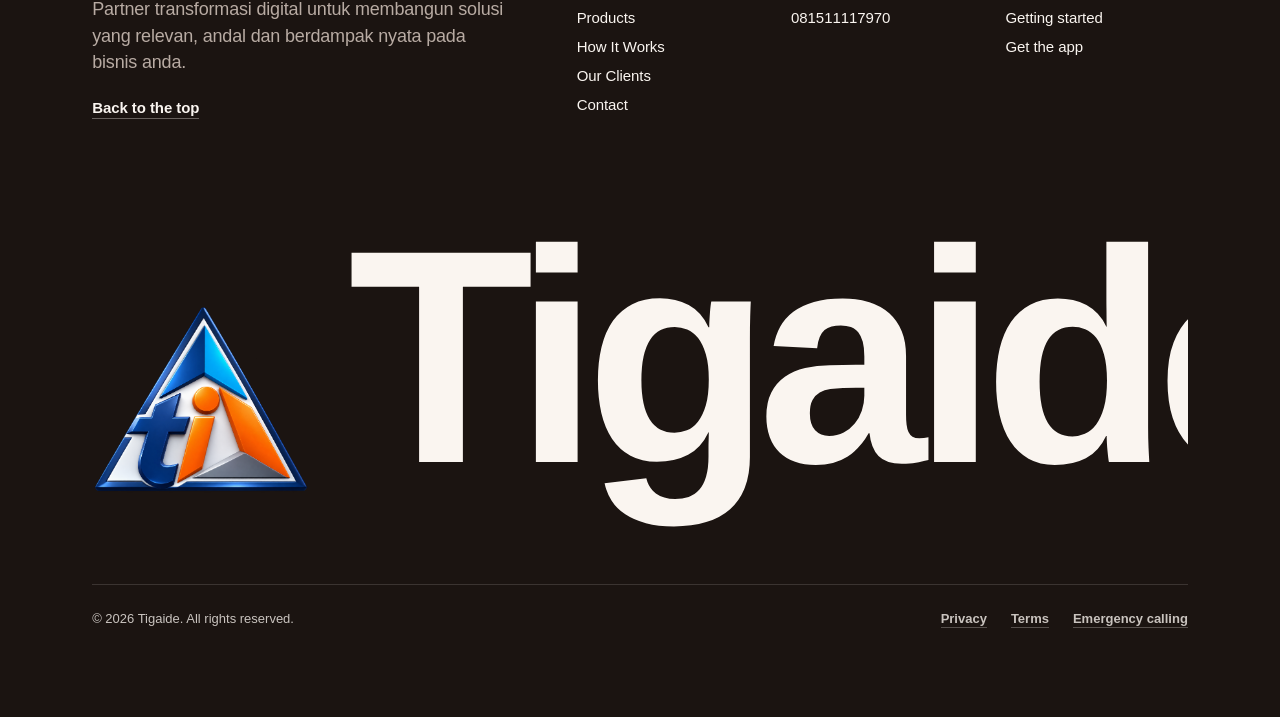
==== commit 0468c9e9: "update-again-4" ====
--- a/index.html
+++ b/index.html
@@ -43,6 +43,7 @@
       <li><a class="m-link-2" href="#listen">About Us</a></li>
       <li><a class="m-link-2" href="#calls">Products</a></li>
       <li><a class="m-link-2" href="#rooms">How It Works</a></li>
+      <li><a class="m-link-2" href="#clients">Our Clients</a></li>
       <li><a class="m-link-2" href="#contact">Contact</a></li>
     </ul>
     <a class="m-btn-3 nav__cta" href="https://api.whatsapp.com/send?phone=6281511117970&amp;text=Halo%2C%20saya%20ingin%20tahu%20lebih%20jauh%20tentang%20Tigaide."><span class="m-btn__label">Get in touch</span><span class="m-btn__wave" aria-hidden="true"><i></i><i></i><i></i></span></a>
@@ -54,6 +55,7 @@
       <li><a class="m-link-2" href="#listen">About Us</a></li>
       <li><a class="m-link-2" href="#calls">Products</a></li>
       <li><a class="m-link-2" href="#rooms">How It Works</a></li>
+      <li><a class="m-link-2" href="#clients">Our Clients</a></li>
       <li><a class="m-link-2" href="#contact">Contact</a></li>
     </ul>
     <a class="m-btn" href="https://api.whatsapp.com/send?phone=6281511117970&amp;text=Halo%2C%20saya%20ingin%20tahu%20lebih%20jauh%20tentang%20Tigaide."><span class="m-btn__label">Get in touch</span><span class="m-btn__wave" aria-hidden="true"><i></i><i></i><i></i></span></a>
@@ -251,6 +253,44 @@
   </div>
 </section>
 
+<section class="clients" id="clients" aria-labelledby="clients-title">
+  <div class="clients__inner l-wrap">
+    <div class="clients__head">
+      <p class="m-text-6">OUR CLIENTS</p>
+      <h2 class="m-text-3" id="clients-title">Trusted by businesses across industries.</h2>
+      <p class="m-text-4">Kami sudah membantu UMKM dari berbagai bidang hadir lebih baik secara online.</p>
+    </div>
+    <div class="clients__marquee" role="region" aria-label="Logo klien Tigaide">
+      <div class="clients__track">
+        <ul class="clients__list">
+          <li class="clients__logo"><img src="assets/clients/astra-tech.png" alt="AstraTech" loading="lazy" decoding="async"></li>
+          <li class="clients__logo"><img src="assets/clients/sentra-logistik.png" alt="SentraLogistik" loading="lazy" decoding="async"></li>
+          <li class="clients__logo"><img src="assets/clients/bumi-energi.png" alt="BumiEnergi" loading="lazy" decoding="async"></li>
+          <li class="clients__logo"><img src="assets/clients/griya-properti.png" alt="GriyaProperti" loading="lazy" decoding="async"></li>
+          <li class="clients__logo"><img src="assets/clients/medika-sehat.png" alt="MedikaSehat" loading="lazy" decoding="async"></li>
+          <li class="clients__logo"><img src="assets/clients/belanja-kita.png" alt="BelanjaKita" loading="lazy" decoding="async"></li>
+          <li class="clients__logo"><img src="assets/clients/edu-nusa.png" alt="EduNusa" loading="lazy" decoding="async"></li>
+          <li class="clients__logo"><img src="assets/clients/taste-nusantara.png" alt="TasteNusantara" loading="lazy" decoding="async"></li>
+          <li class="clients__logo"><img src="assets/clients/safe-guard.png" alt="SafeGuard" loading="lazy" decoding="async"></li>
+          <li class="clients__logo"><img src="assets/clients/tirta-lestari.png" alt="TirtaLestari" loading="lazy" decoding="async"></li>
+        </ul>
+        <ul class="clients__list" aria-hidden="true">
+          <li class="clients__logo"><img src="assets/clients/astra-tech.png" alt="" loading="lazy" decoding="async"></li>
+          <li class="clients__logo"><img src="assets/clients/sentra-logistik.png" alt="" loading="lazy" decoding="async"></li>
+          <li class="clients__logo"><img src="assets/clients/bumi-energi.png" alt="" loading="lazy" decoding="async"></li>
+          <li class="clients__logo"><img src="assets/clients/griya-properti.png" alt="" loading="lazy" decoding="async"></li>
+          <li class="clients__logo"><img src="assets/clients/medika-sehat.png" alt="" loading="lazy" decoding="async"></li>
+          <li class="clients__logo"><img src="assets/clients/belanja-kita.png" alt="" loading="lazy" decoding="async"></li>
+          <li class="clients__logo"><img src="assets/clients/edu-nusa.png" alt="" loading="lazy" decoding="async"></li>
+          <li class="clients__logo"><img src="assets/clients/taste-nusantara.png" alt="" loading="lazy" decoding="async"></li>
+          <li class="clients__logo"><img src="assets/clients/safe-guard.png" alt="" loading="lazy" decoding="async"></li>
+          <li class="clients__logo"><img src="assets/clients/tirta-lestari.png" alt="" loading="lazy" decoding="async"></li>
+        </ul>
+      </div>
+    </div>
+  </div>
+</section>
+
 
 
 <!-- call-to-action: closing call to action over a photo that opens from a small window to the full band (animation: scene:start) -->
@@ -313,6 +353,7 @@
             <li><a class="m-link-2" href="#listen">About Us</a></li>
             <li><a class="m-link-2" href="#calls">Products</a></li>
             <li><a class="m-link-2" href="#rooms">How It Works</a></li>
+            <li><a class="m-link-2" href="#clients">Our Clients</a></li>
             <li><a class="m-link-2" href="#contact">Contact</a></li>
           </ul></div>
         <div class="footer__col"><h2 class="m-text-6">Support</h2><ul><li><a class="m-link-2" href="mailto:info@tigaide.com">info@tigaide.com</a></li><li><a class="m-link-2" href="https://api.whatsapp.com/send?phone=6281511117970&amp;text=Halo%2C%20saya%20ingin%20tahu%20lebih%20jauh%20tentang%20Tigaide.">081511117970</a></li></ul></div>
--- a/css/styles.css
+++ b/css/styles.css
@@ -1102,3 +1102,33 @@
 @media (prefers-reduced-motion: reduce) {
   html { scroll-behavior: auto; }
 }
+
+@layer sections {
+  #clients { position: relative; isolation: isolate; padding-block: var(--space-2); background: var(--color-2); color: var(--color-1); }
+  #clients .clients__head { max-width: 52rem; margin: 0 auto; text-align: center; }
+  #clients .clients__head > p:first-child { margin: 0 0 .75rem; color: var(--color-4); font-weight: 700; letter-spacing: .12em; text-transform: uppercase; }
+  #clients .clients__head h2 { max-width: 15em; margin: 0 auto; line-height: 1.05; }
+  #clients .clients__head > p:last-child { max-width: 36rem; margin: 1rem auto 0; color: var(--color-5); }
+  #clients .clients__marquee { width: 100%; margin: clamp(2rem, 4vw, 3.5rem) auto 0; overflow: hidden; -webkit-mask-image: linear-gradient(90deg, transparent, #000 5%, #000 95%, transparent); mask-image: linear-gradient(90deg, transparent, #000 5%, #000 95%, transparent); }
+  #clients .clients__track { display: flex; width: max-content; animation: clients-marquee 42s linear infinite; }
+  #clients .clients__marquee:hover .clients__track, #clients .clients__marquee:focus-within .clients__track { animation-play-state: paused; }
+  #clients .clients__list { display: flex; flex: none; align-items: center; gap: clamp(1.25rem, 3vw, 2.75rem); margin: 0; padding: .5rem clamp(.75rem, 1.5vw, 1.25rem); list-style: none; }
+  #clients .clients__logo { display: flex; flex: 0 0 clamp(11rem, 16vw, 14rem); height: clamp(7rem, 10vw, 8.5rem); align-items: center; justify-content: center; overflow: visible; }
+  #clients .clients__logo img { display: block; flex: none; width: 100%; height: 100%; max-width: 100%; max-height: 100%; object-fit: contain; object-position: center; }
+  #clients .clients__list > .clients__logo:nth-last-child(-n + 2) img { mix-blend-mode: multiply; }
+  @keyframes clients-marquee { to { transform: translateX(-50%); } }
+  @media (prefers-reduced-motion: reduce) {
+    #clients .clients__track { animation: none; }
+    #clients .clients__list[aria-hidden="true"] { display: none; }
+    #clients .clients__marquee { overflow-x: auto; -webkit-mask-image: none; mask-image: none; }
+  }
+  @media (max-width: 47.99rem) {
+    #clients { padding-block: 4rem; }
+    #clients .clients__head { text-align: left; }
+    #clients .clients__head h2 { margin-inline: 0; }
+    #clients .clients__head > p:last-child { margin-inline: 0; }
+    #clients .clients__marquee { margin-top: 1.75rem; }
+    #clients .clients__logo { flex-basis: 10rem; height: 6.5rem; }
+    #clients .clients__list { gap: 1rem; }
+  }
+}
